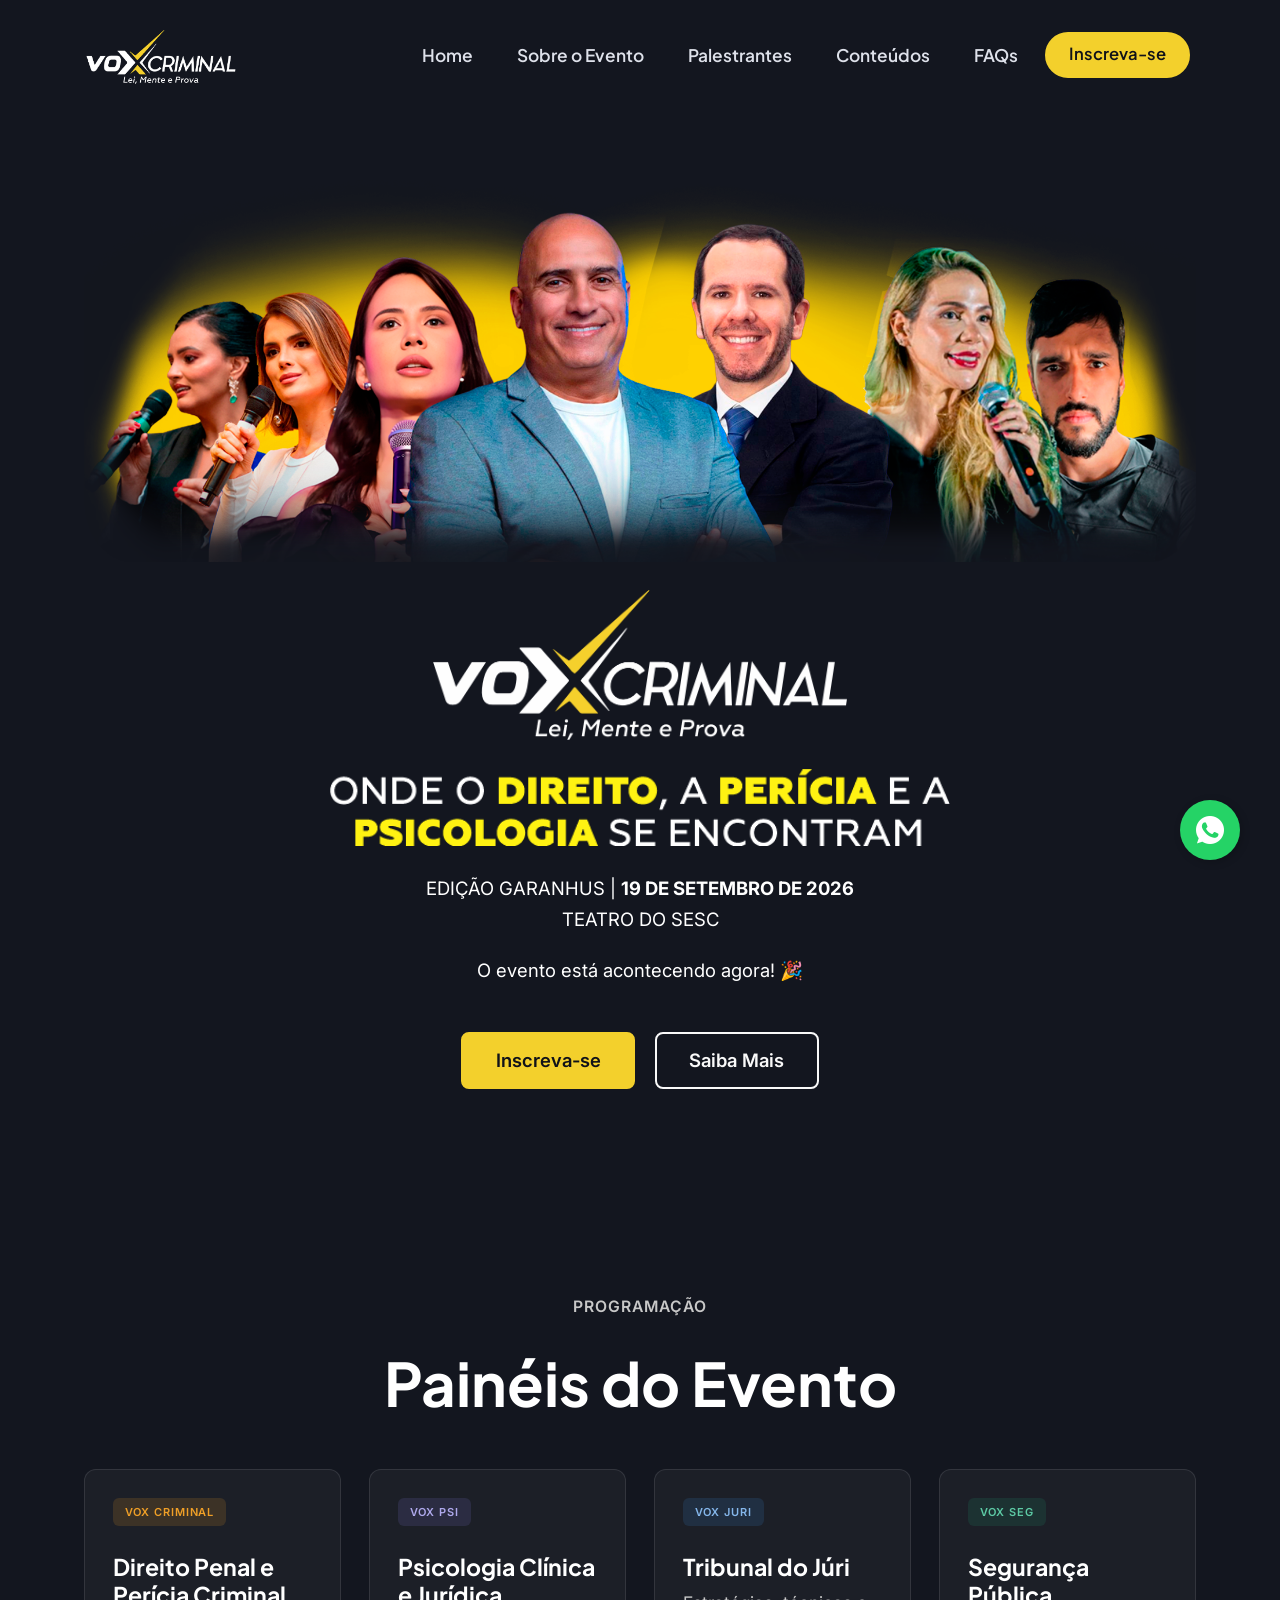
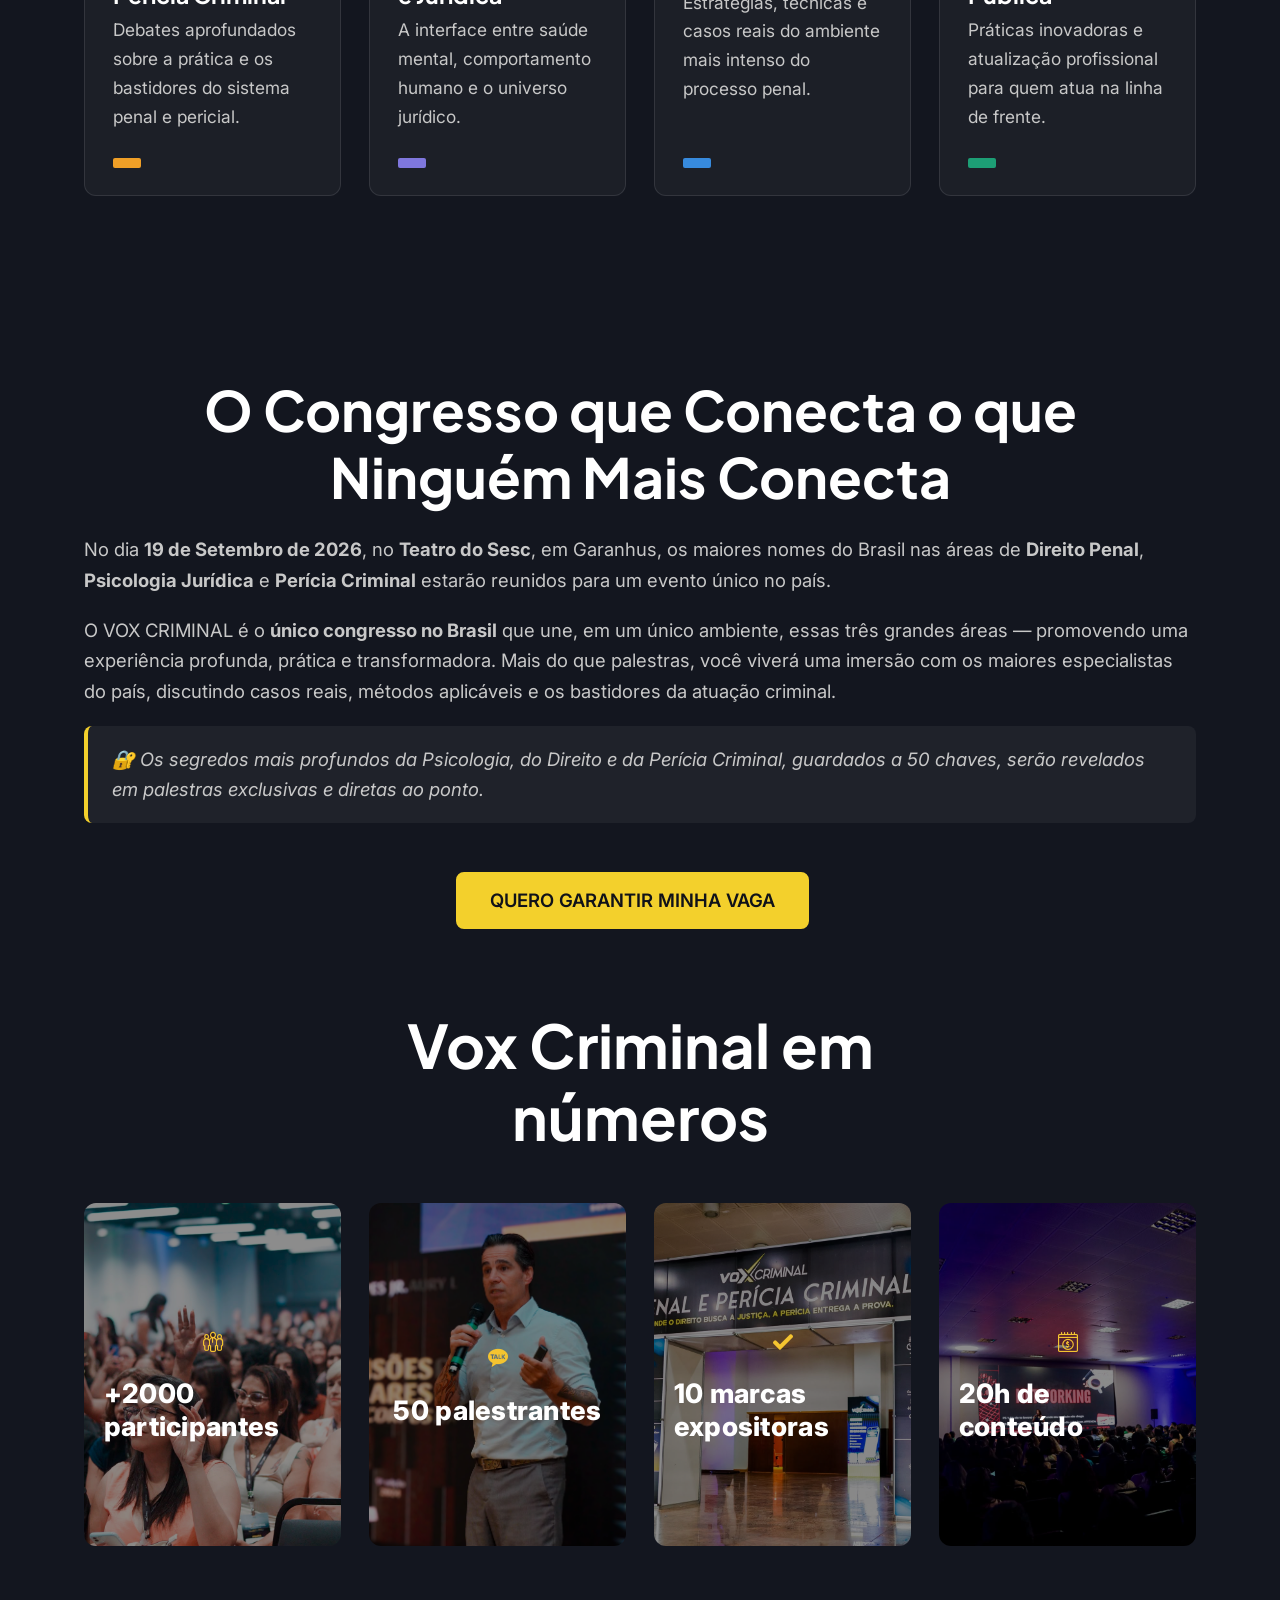
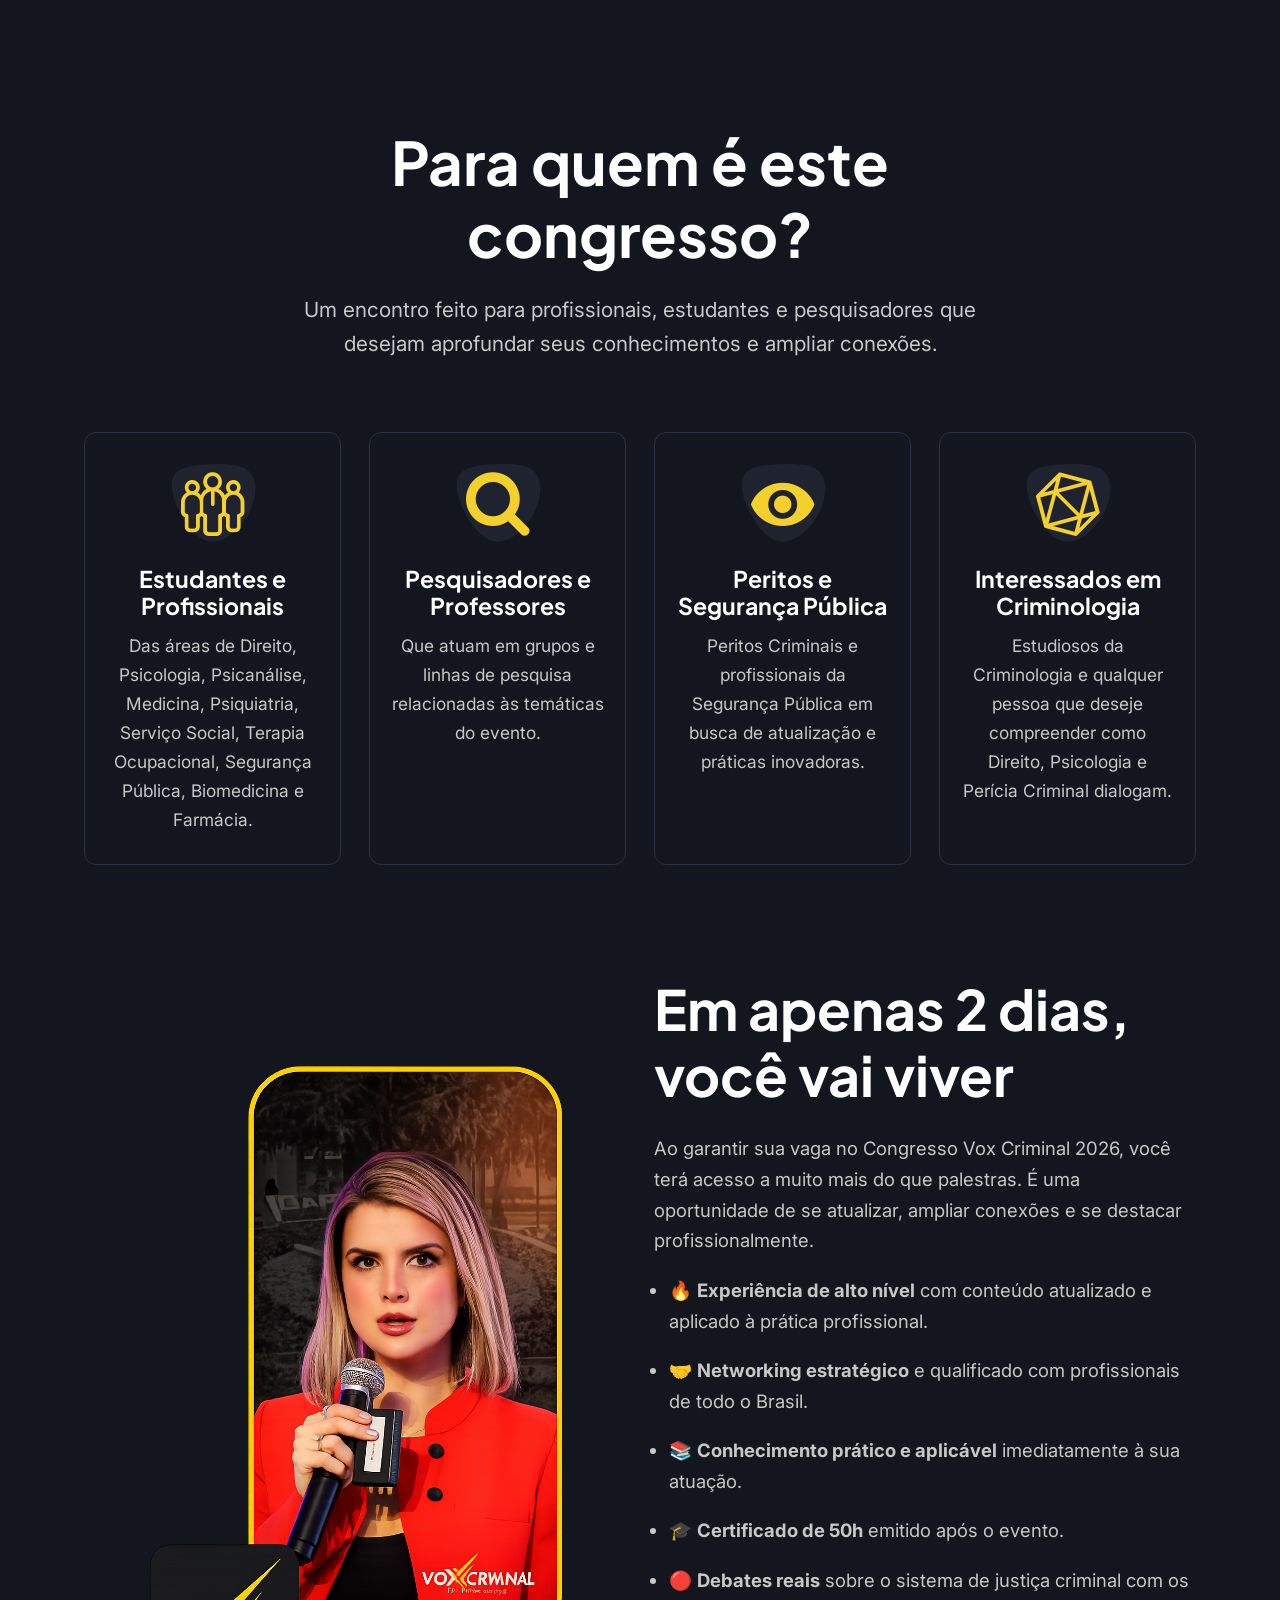
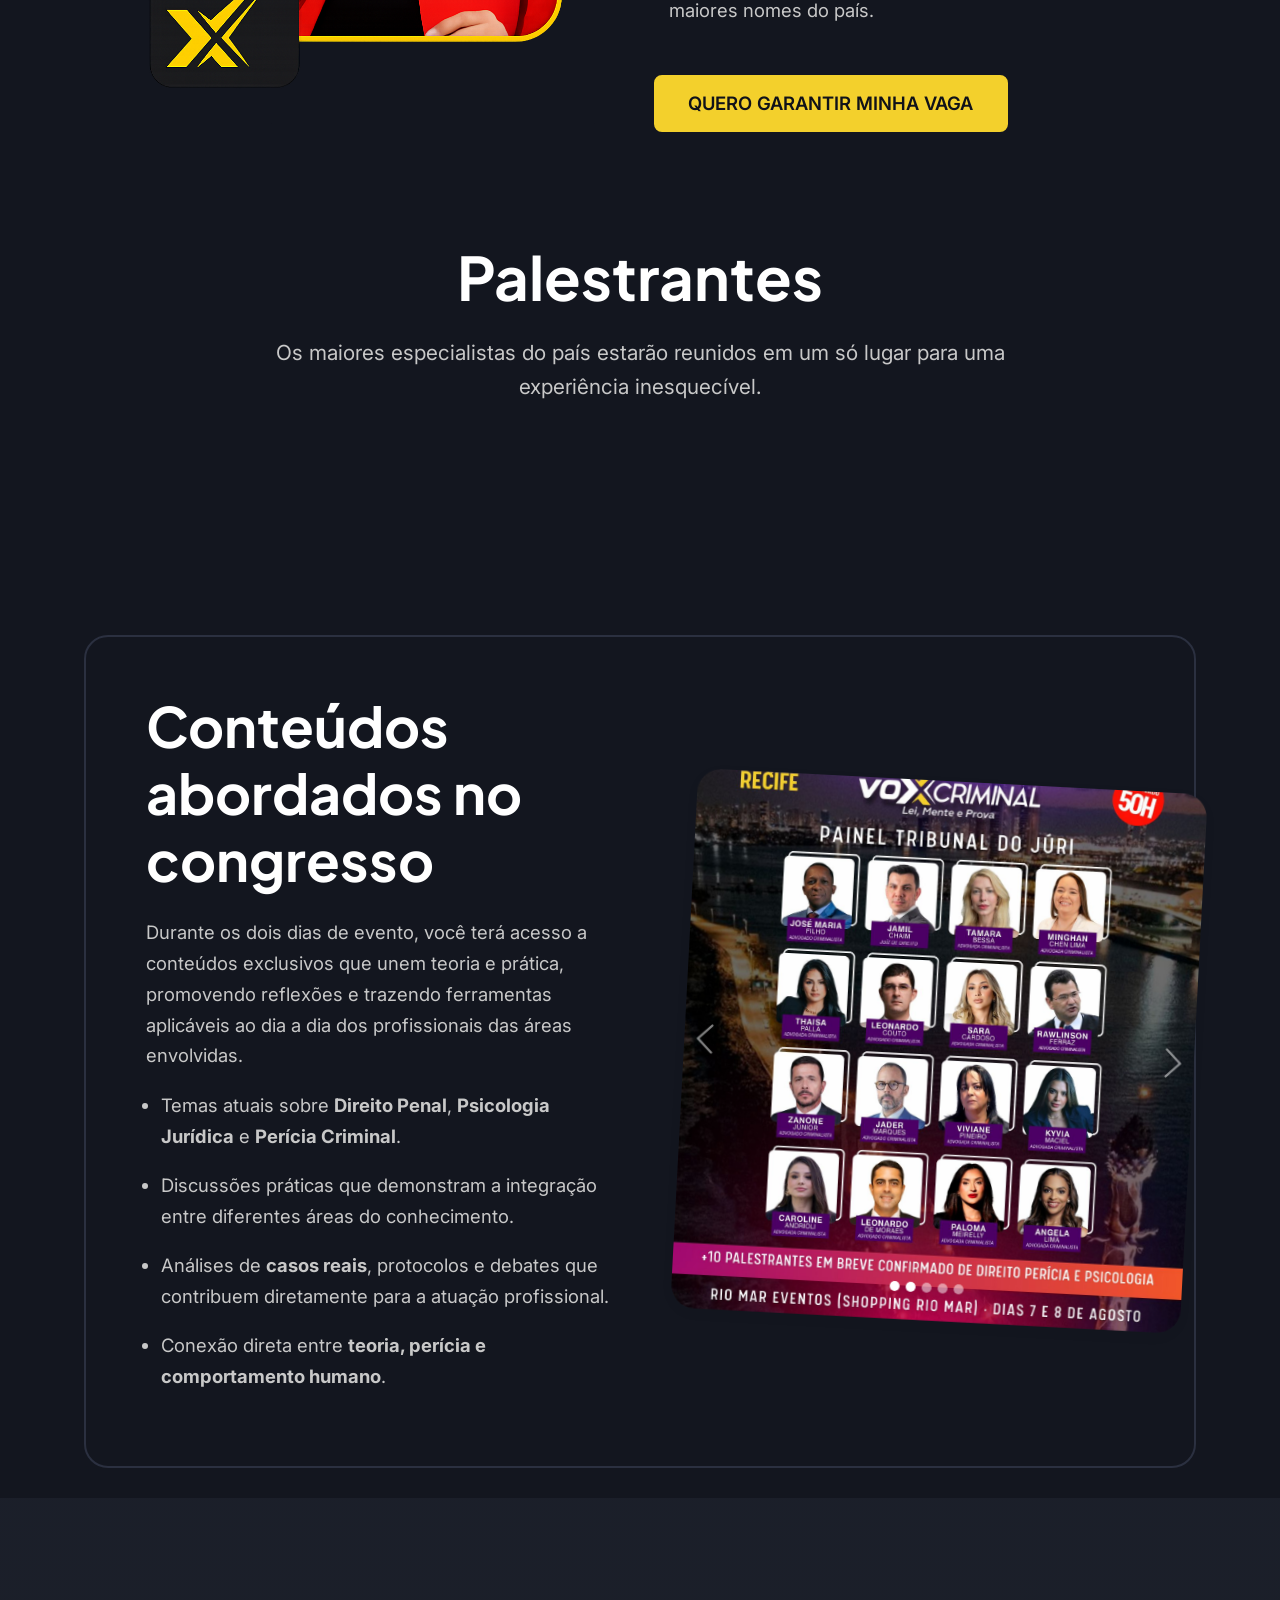
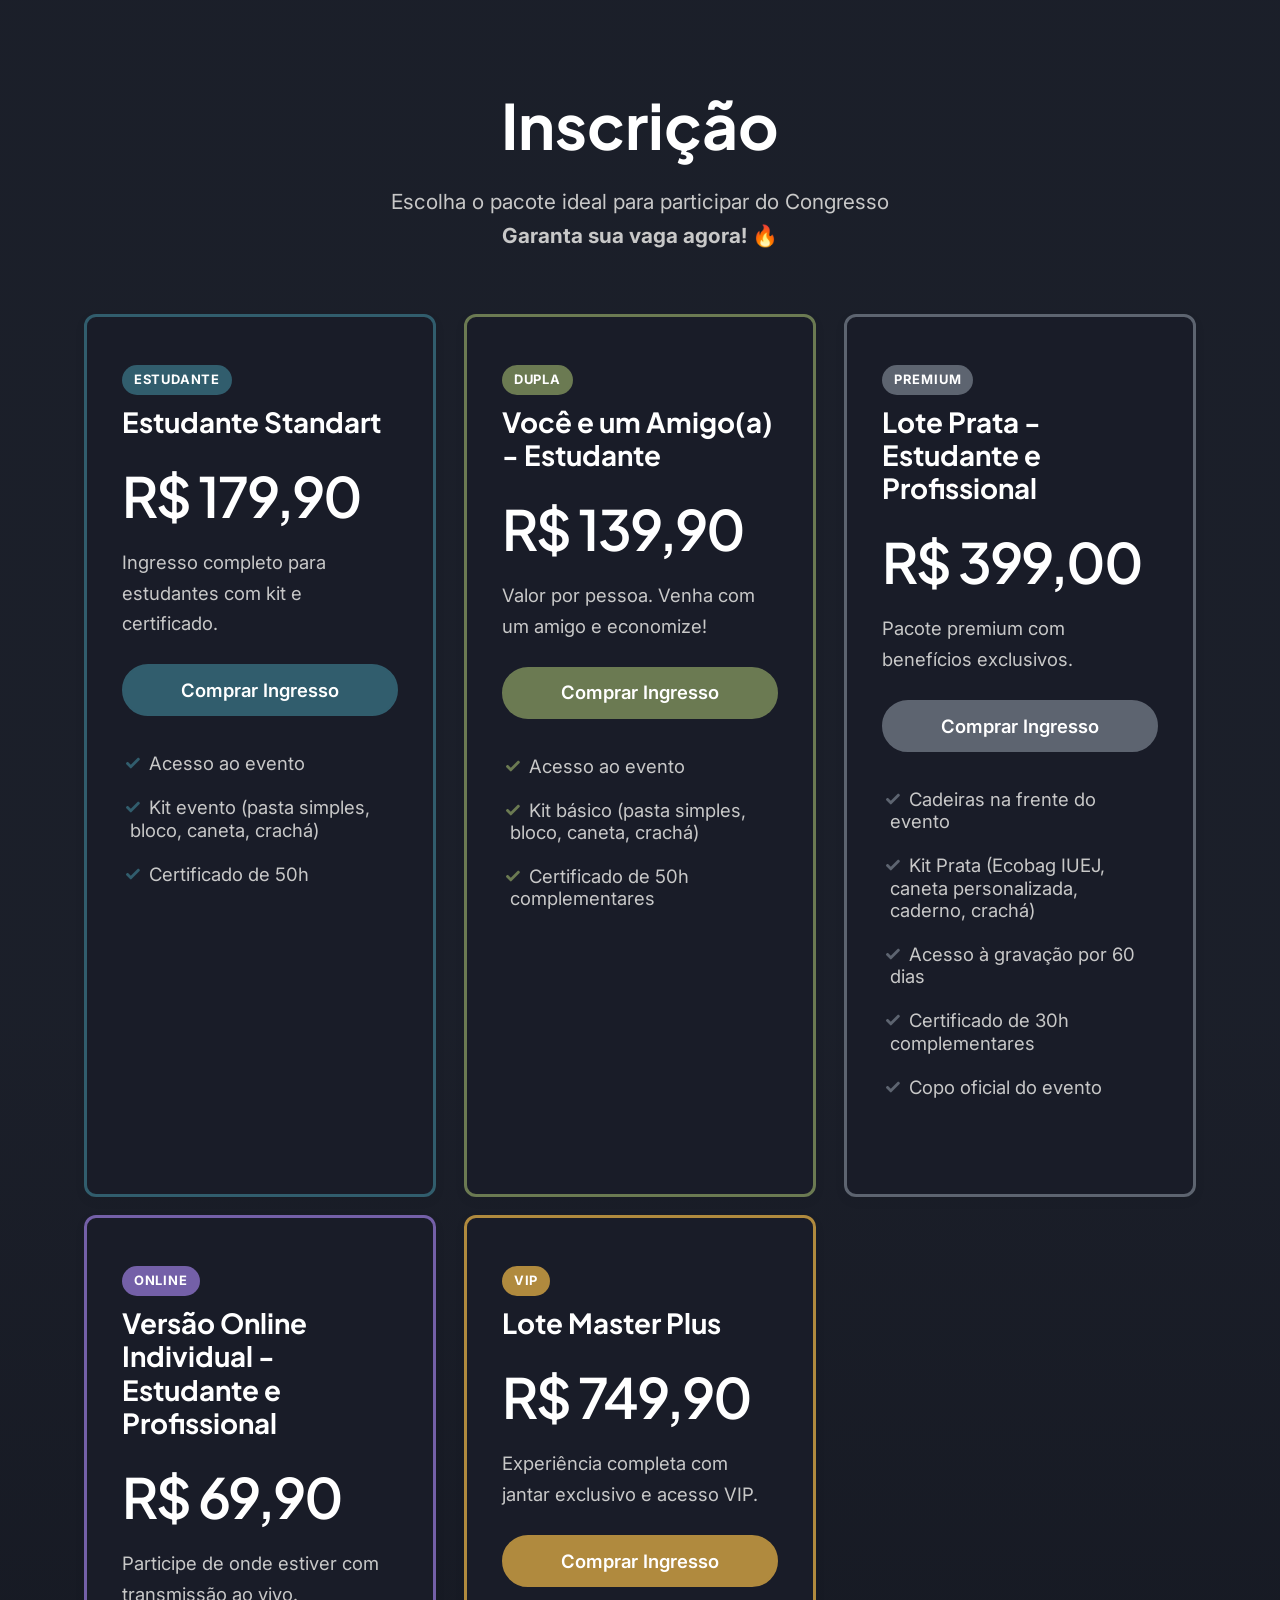
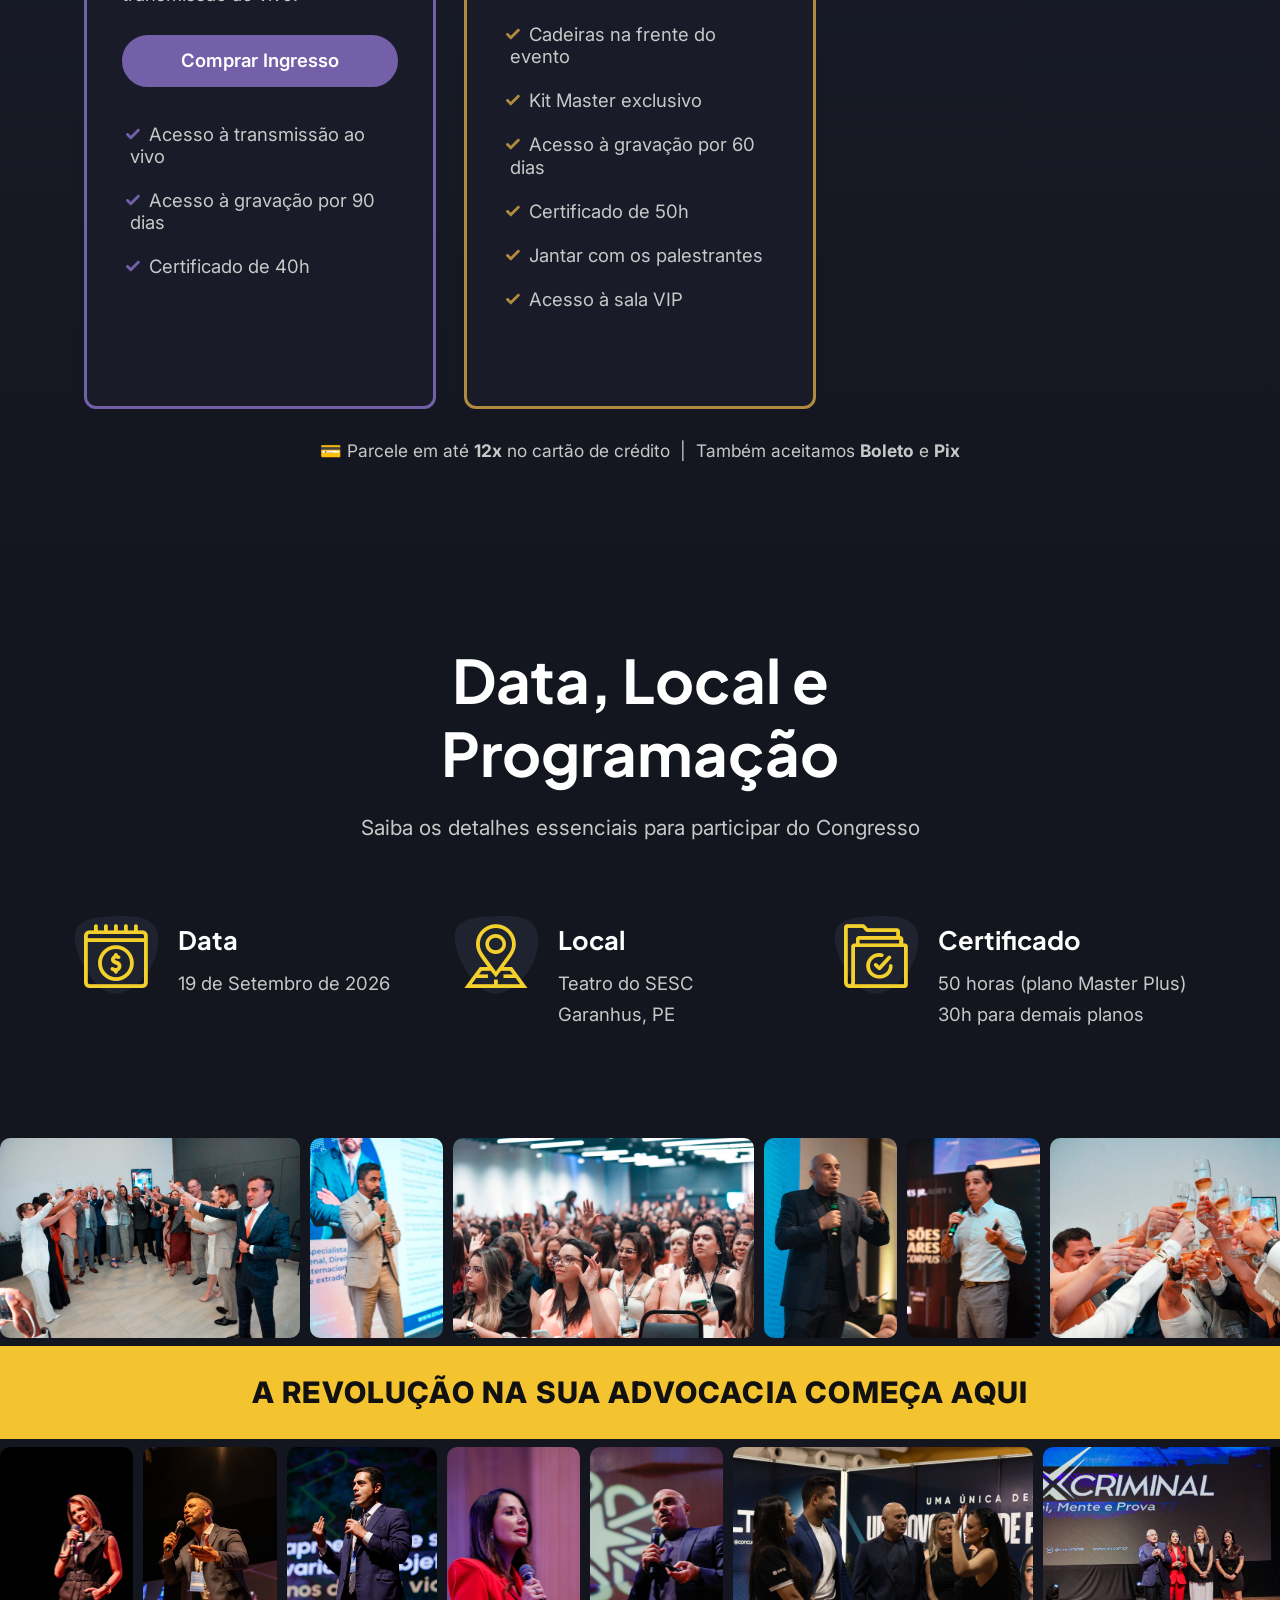
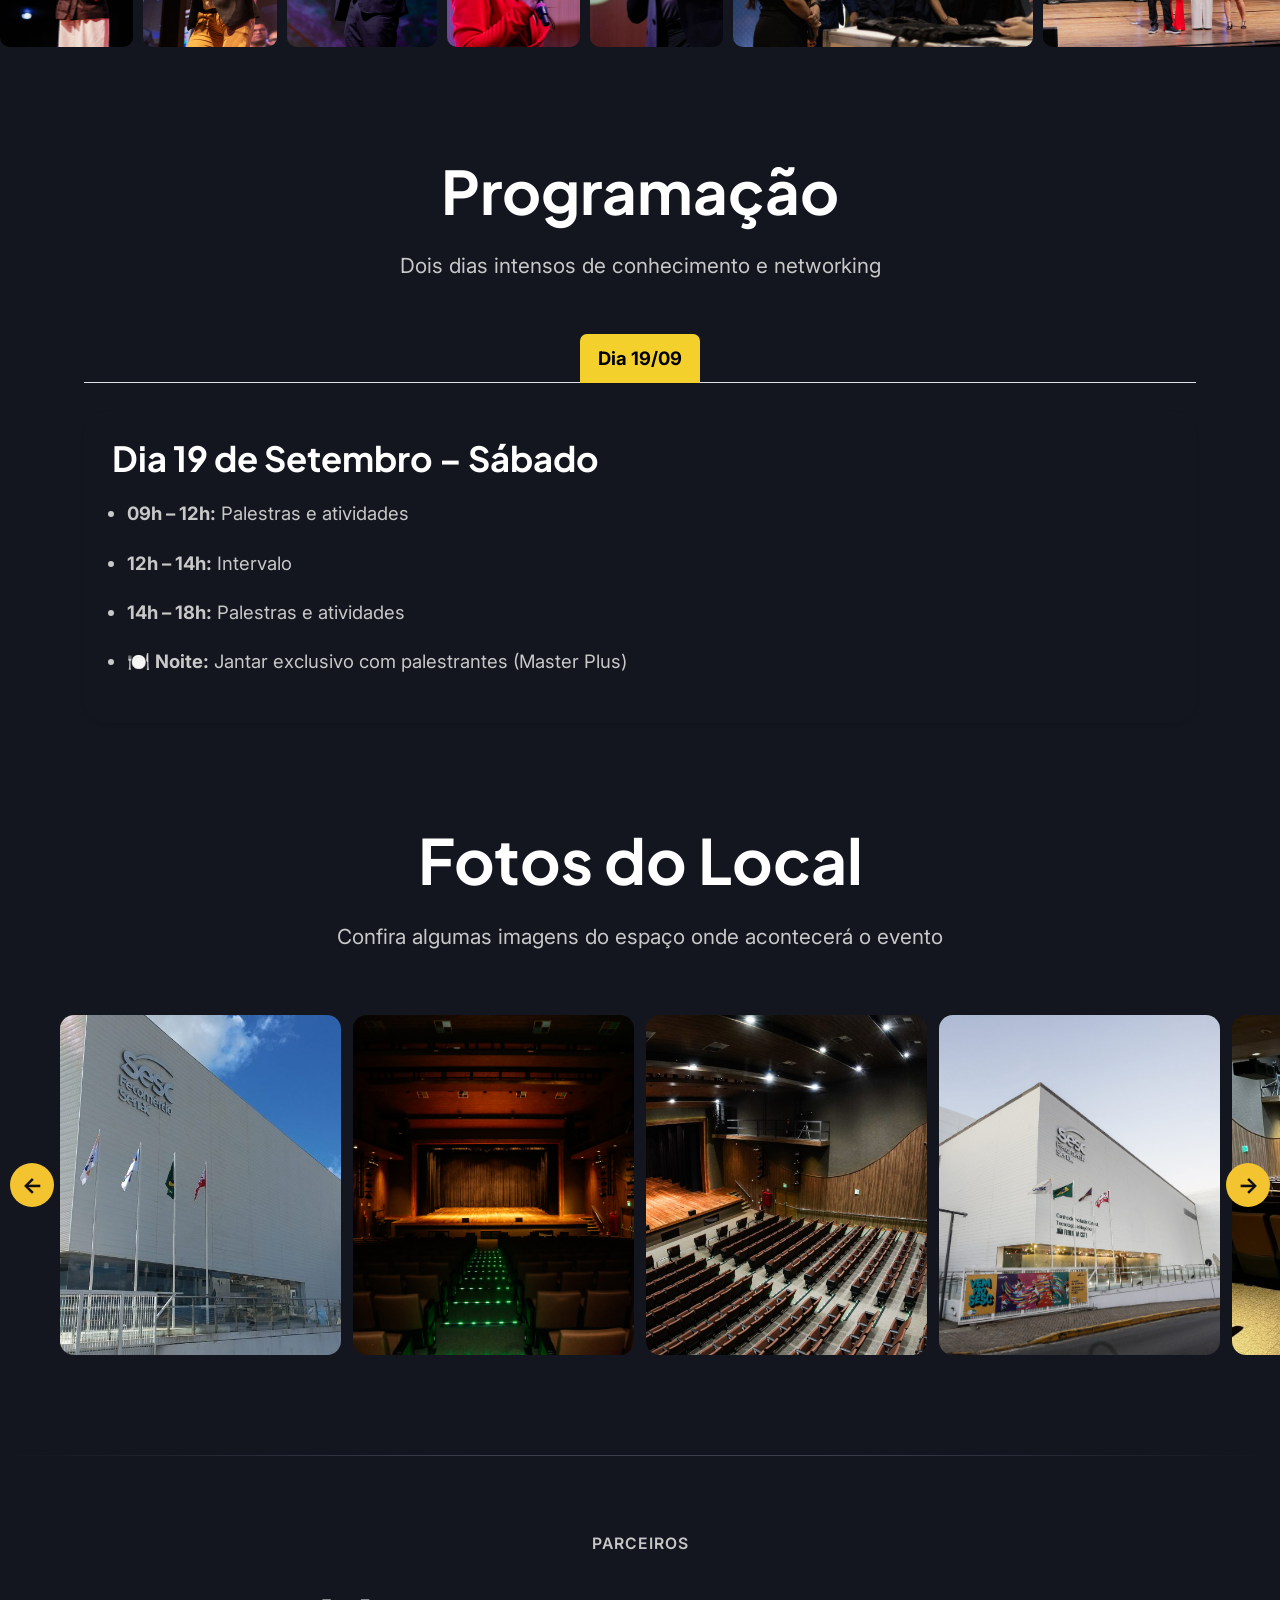
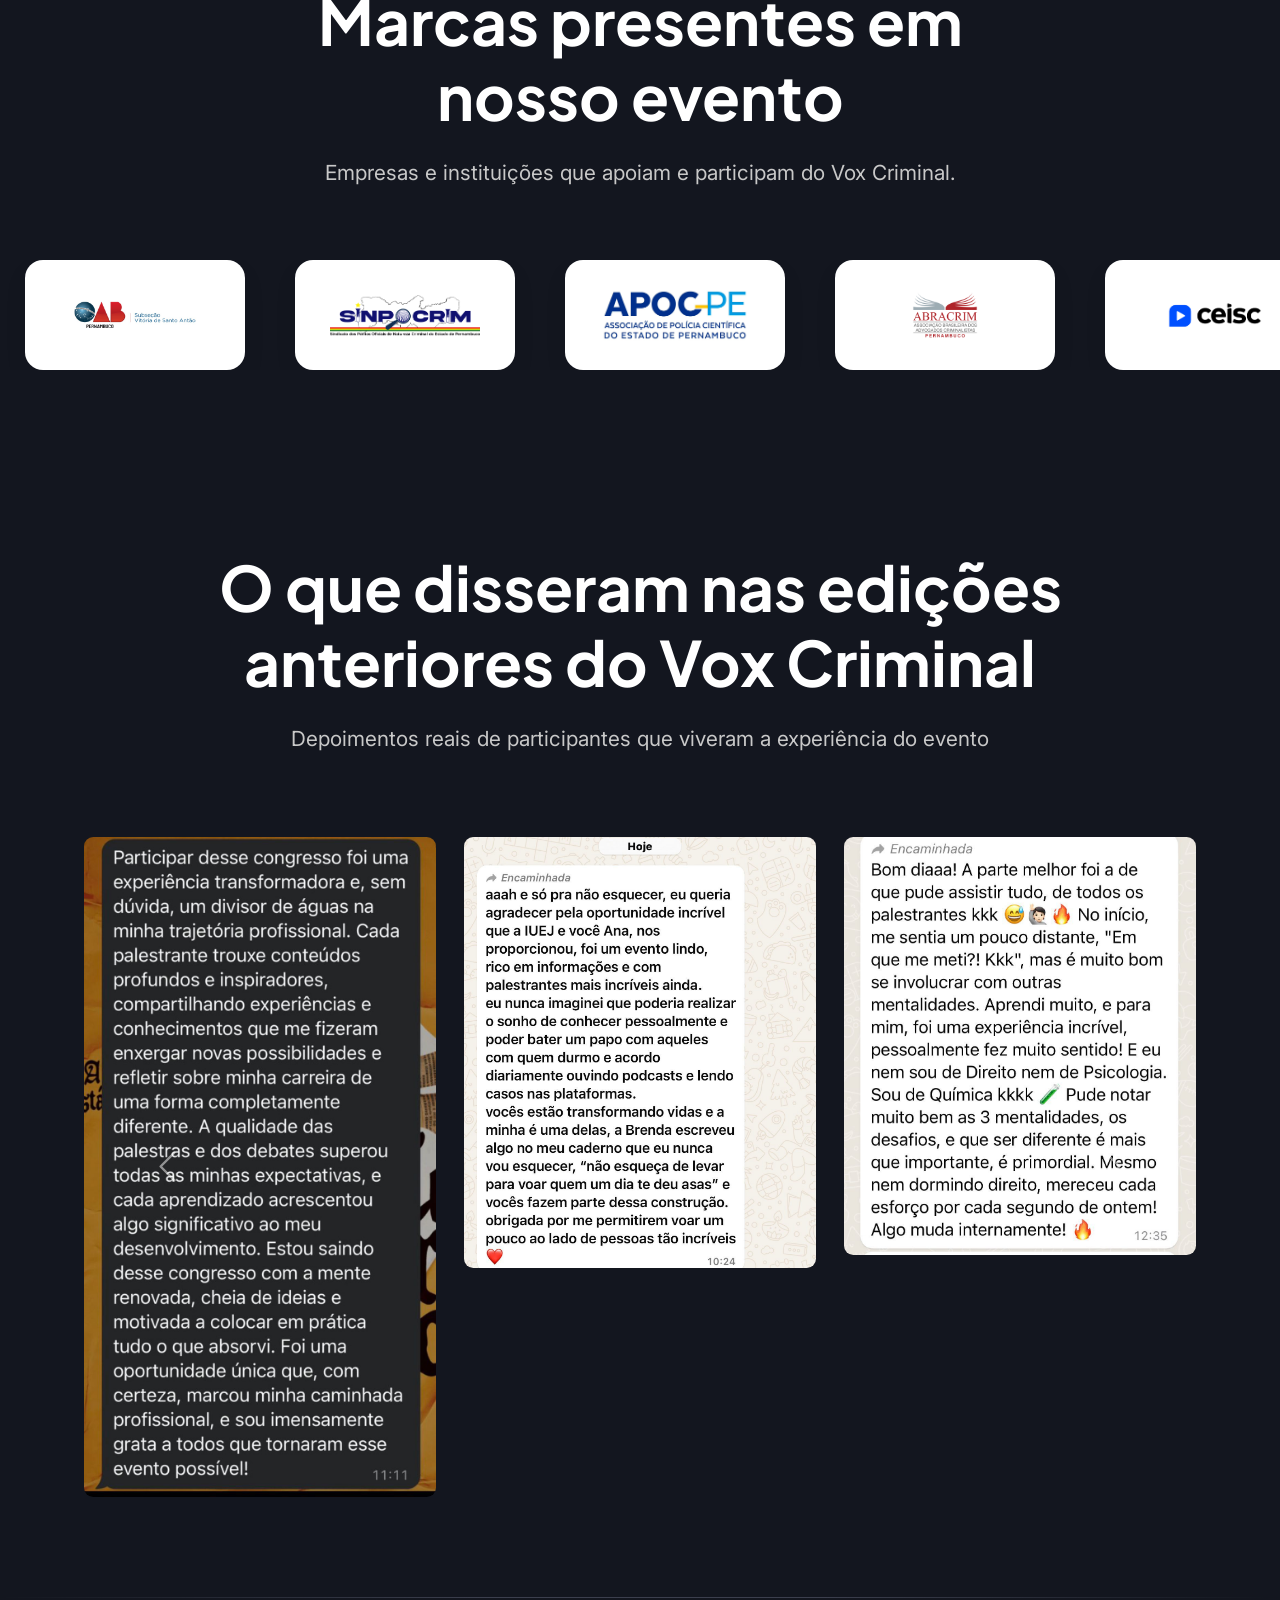
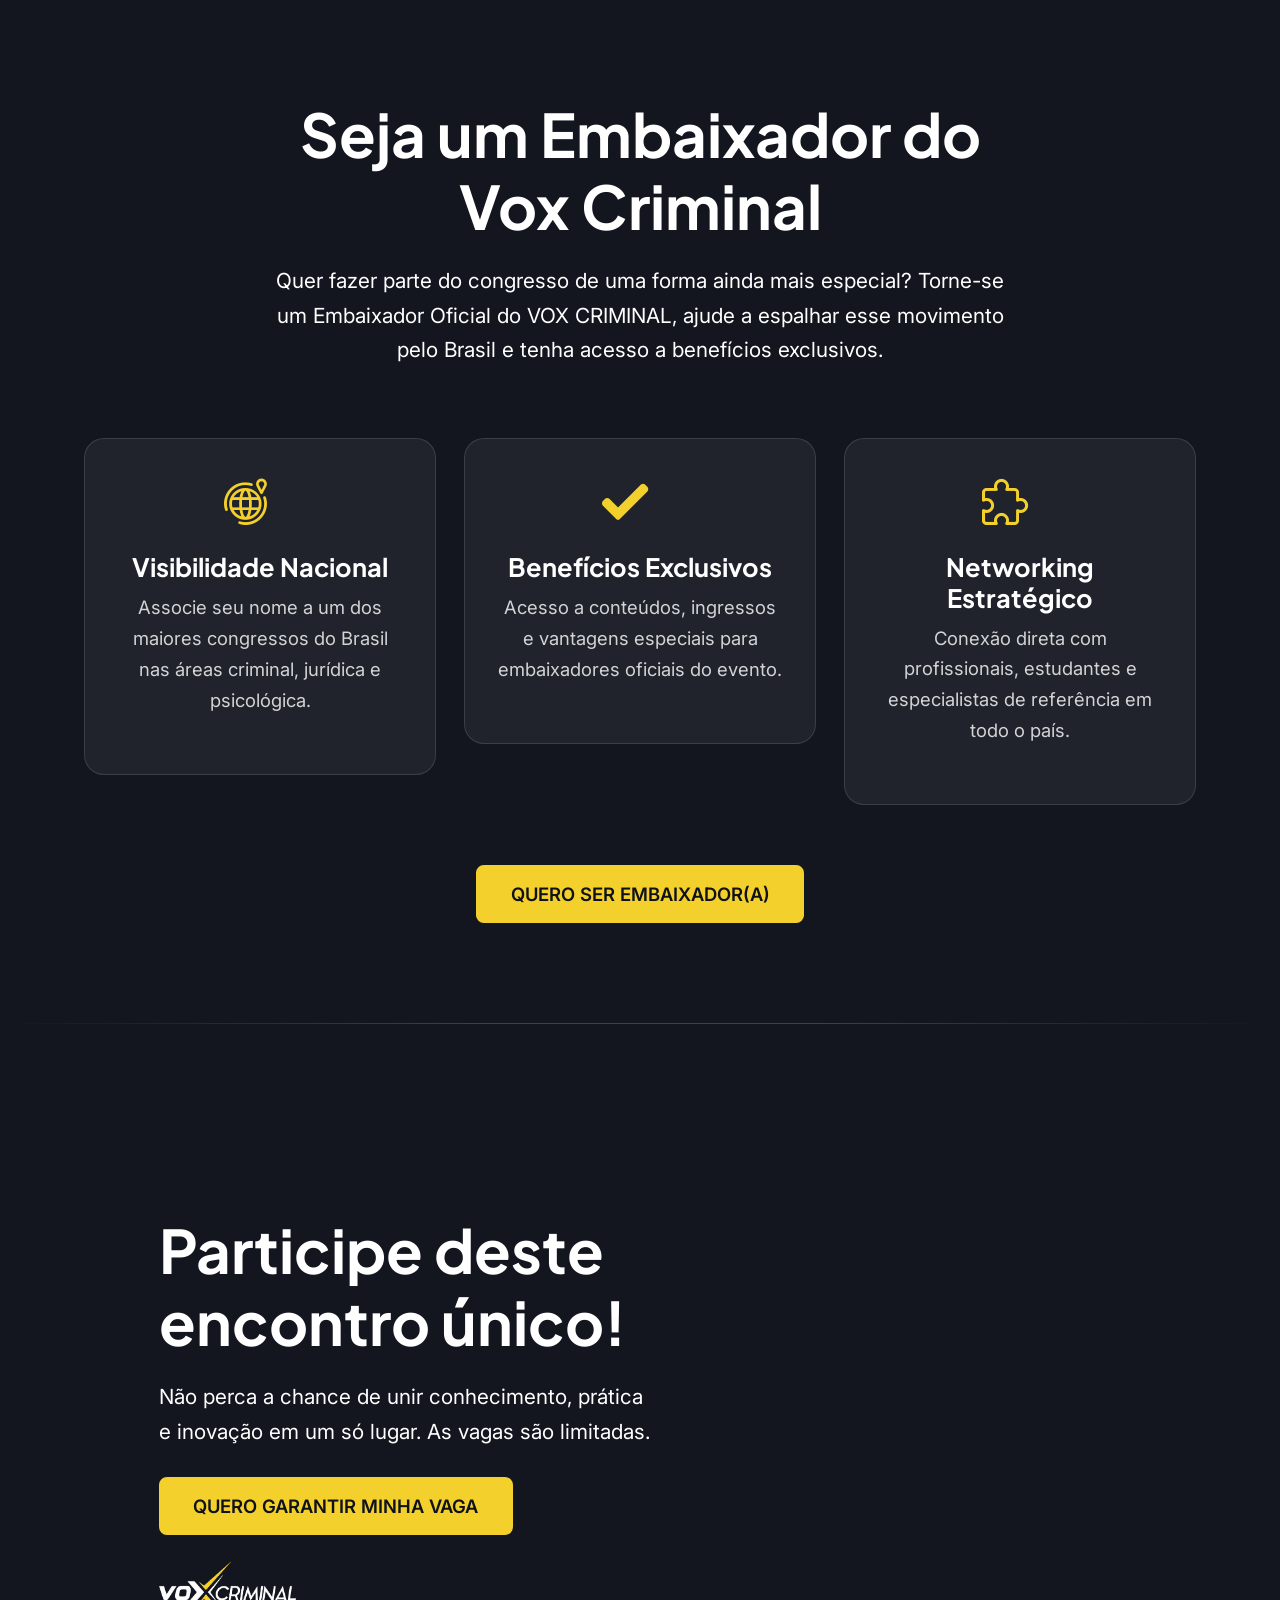
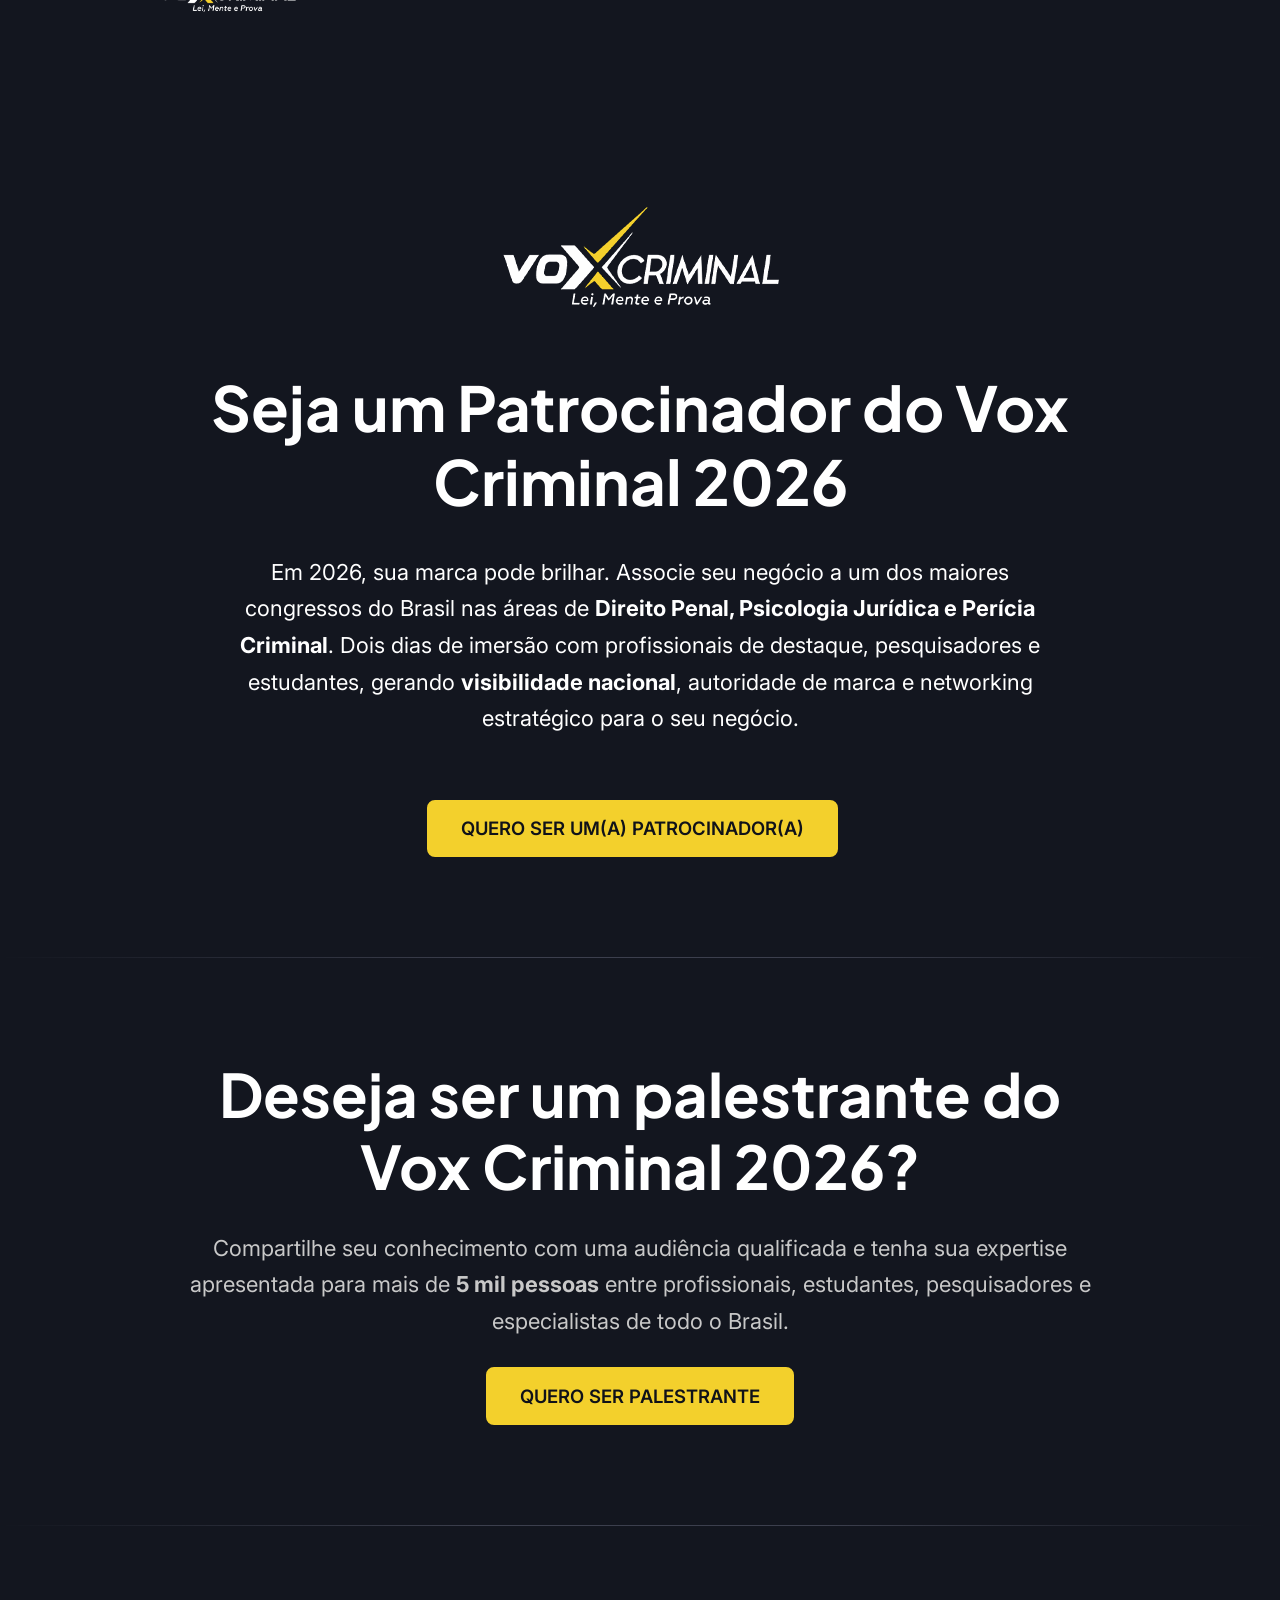
==== garanhus-2026/index.html @ 07b1ba89 "first commit" ====
<!doctype html>
<html lang="pt-br">
	<head>

		<meta charset="utf-8">
		<meta http-equiv="X-UA-Compatible" content="IE=edge">
		<meta name="author" content="Vox Criminal">	
		<meta name="description" content="Vox Criminal - Congresso de Direito, Perícia Criminal e Psicologia Jurídica">
		<meta name="keywords" content="Evento, Direito, Perícia, Psicologia Jurídica, Vox Criminal, Garanhus">	
		<meta name="viewport" content="width=device-width, initial-scale=1">

		<!-- SITE TITLE -->
		<title>Vox Criminal - Congresso de Direito, Perícia Criminal e Psicologia Jurídica</title>

		<!-- FAVICON AND TOUCH ICONS -->
		<link rel="shortcut icon" href="images/favicon.png" type="image/x-icon">
		<link rel="icon" href="images/favicon.png" type="image/x-icon">

		<!-- GOOGLE FONTS -->
		<link href="https://fonts.googleapis.com/css2?family=Inter:wght@300;400;500;600;700&amp;display=swap" rel="stylesheet">
		<link href="https://fonts.googleapis.com/css2?family=Plus+Jakarta+Sans:wght@400;500;600;700&amp;display=swap" rel="stylesheet">

		<!-- BOOTSTRAP CSS -->
		<link href="../css/bootstrap.min.css" rel="stylesheet">
				
		<!-- FONT ICONS -->
		<link href="../css/flaticon.css" rel="stylesheet">

		<!-- PLUGINS STYLESHEET -->
		<link href="../css/menu.css" rel="stylesheet">	
		<link id="effect" href="../css/dropdown-effects/fade-down.css" media="all" rel="stylesheet">
		<link href="../css/magnific-popup.css" rel="stylesheet">	
		<link href="../css/owl.carousel.min.css" rel="stylesheet">
		<link href="../css/owl.theme.default.min.css" rel="stylesheet">
		<link href="../css/lunar.css" rel="stylesheet">

		<!-- ON SCROLL ANIMATION -->
		<link href="../css/animate.css" rel="stylesheet">

		<!-- TEMPLATE CSS -->
		<link href="../css/pink-theme.css" rel="stylesheet">

		<!-- RESPONSIVE CSS -->
		<link href="../css/responsive.css" rel="stylesheet">

		<!-- ADITIONAL CSS -->
		<link rel="stylesheet" href="../css/aditional.css">

		<style>
			/* Countdown Timer */
			.countdown-wrapper {
				display: flex;
				gap: 16px;
				justify-content: center;
				margin-top: 20px;
				flex-wrap: wrap;
			}
			.countdown-block {
				background: rgba(255,255,255,0.12);
				border: 1px solid rgba(255,255,255,0.25);
				border-radius: 12px;
				padding: 14px 20px;
				min-width: 72px;
				text-align: center;
				backdrop-filter: blur(6px);
			}
			.countdown-block .count-number {
				font-size: 2rem;
				font-weight: 700;
				color: #fff;
				line-height: 1;
				display: block;
			}
			.countdown-block .count-label {
				font-size: 0.7rem;
				text-transform: uppercase;
				letter-spacing: .08em;
				color: rgba(255,255,255,0.75);
				display: block;
				margin-top: 4px;
			}

			/* Ambassador section */
			.ambassador-section {
				background: linear-gradient(135deg, #1a1a2e 0%, #16213e 50%, #0f3460 100%);
			}
			.ambassador-card {
				background: rgba(255,255,255,0.06);
				border: 1px solid rgba(255,255,255,0.12);
				border-radius: 20px;
				padding: 40px 32px;
				text-align: center;
				transition: transform .3s ease, background .3s ease;
			}
			.ambassador-card:hover {
				transform: translateY(-6px);
				background: rgba(255,255,255,0.1);
			}
			.ambassador-card .ico-wrap {
				width: 70px;
				height: 70px;
				border-radius: 50%;
				display: flex;
				align-items: center;
				justify-content: center;
				margin: 0 auto 20px;
				font-size: 1.8rem;
			}

			/* Pricing highlight badge */
			.pricing-badge {
				display: inline-block;
				background: var(--theme-color, #e91e63);
				color: #fff;
				font-size: 0.7rem;
				font-weight: 700;
				text-transform: uppercase;
				letter-spacing: .06em;
				padding: 4px 12px;
				border-radius: 20px;
				margin-bottom: 10px;
			}

			/* Early bird pricing */
			.early-bird-banner {
				background: linear-gradient(90deg, #e91e63, #c2185b);
				color: white;
				text-align: center;
				padding: 12px 20px;
				font-weight: 600;
				font-size: 0.95rem;
				letter-spacing: .02em;
			}
			.early-bird-banner span {
				font-weight: 800;
			}

			/* Lote Master Plus highlight */
			#pt-1-6 {
				border: 2px solid var(--theme-color, #e91e63);
				position: relative;
			}
			#pt-1-6::before {
				content: "⭐ Mais Completo";
				position: absolute;
				top: -14px;
				left: 50%;
				transform: translateX(-50%);
				background: var(--theme-color, #e91e63);
				color: white;
				font-size: 0.72rem;
				font-weight: 700;
				text-transform: uppercase;
				padding: 4px 16px;
				border-radius: 20px;
				white-space: nowrap;
				letter-spacing: .05em;
			}

			/* Custom carousel sizing */
			.custom-carousel {
				width: 100%;
				max-width: 860px;
			}

			/* Highlight callout */
			.callout-box {
				background: rgba(255,255,255,0.05);
				border-left: 4px solid var(--theme-color, #e91e63);
				border-radius: 8px;
				padding: 18px 24px;
				margin: 16px 0;
			}
			.callout-box p {
				margin: 0;
				font-style: italic;
			}

			/* ===== PAINÉIS DO EVENTO ===== */
			.painel-card {
				background: rgba(255, 255, 255, 0.04);
				border: 1px solid rgba(255, 255, 255, 0.1);
				padding: 1.5rem;
				display: flex;
				flex-direction: column;
				align-items: flex-start;
				gap: 8px;
				transition: border-color 0.2s ease;
			}

			.painel-card:hover {
				border-color: rgba(255, 255, 255, 0.25);
			}

			.painel-tag {
				display: inline-flex;
				align-items: center;
				gap: 6px;
				font-size: 11px;
				font-weight: 600;
				letter-spacing: 0.08em;
				text-transform: uppercase;
				padding: 5px 12px;
				border-radius: 6px;
			}

			.tag--amber  { background: rgba(239, 159, 39, 0.15); color: #EF9F27; }
			.tag--purple { background: rgba(127, 119, 221, 0.15); color: #AFA9EC; }
			.tag--blue   { background: rgba(55, 138, 221, 0.15); color: #85B7EB; }
			.tag--green  { background: rgba(29, 158, 117, 0.15); color: #5DCAA5; }

			.painel-accent {
				width: 28px;
				height: 2px;
				border-radius: 2px;
				margin-top: auto;
				padding-top: 0.5rem;
			}

			.accent--amber  { background: #EF9F27; }
			.accent--purple { background: #7F77DD; }
			.accent--blue   { background: #378ADD; }
			.accent--green  { background: #1D9E75; }
		</style>

	</head>



	<body class="theme--dark"> 

		<!-- PRELOADER SPINNER
		============================================= -->		
		<div id="loading">
			<div id="loader" class="loading--theme">
				<div class="cssload-spinner"></div>
			</div>
		</div>


		<!-- PAGE CONTENT
		============================================= -->	
		<div id="page" class="page">


		<!-- HEADER
		============================================= -->
		<header id="header" class="tra-menu navbar-light white-scroll">
				<div class="header-wrapper">


					<!-- MOBILE HEADER -->
				    <div class="wsmobileheader clearfix">	  	
				    	<span class="smllogo">
				    		<a href="#hero-2">
					    		<img src="images/logo-white.png" alt="mobile-logo">
					    	</a>
				    	</span>
				    	<a id="wsnavtoggle" class="wsanimated-arrow"><span></span></a>	
				 	</div>


				 	<!-- NAVIGATION MENU -->
				  	<div class="wsmainfull menu clearfix">
	    				<div class="wsmainwp clearfix">


	    					<!-- HEADER BLACK LOGO -->
	    					<div class="desktoplogo">
	    						<a href="#hero-2" class="logo-black">
	    							<img src="images/logo-white.png" alt="logo">
	    						</a>
	    					</div>


	    					<!-- HEADER WHITE LOGO -->
	    					<div class="desktoplogo">
	    						<a href="#hero-2" class="logo-white"><img src="images/logo-white.png" alt="logo"></a>
	    					</div>


	    					<!-- MAIN MENU -->
      					<nav class="wsmenu clearfix">
        					<ul class="wsmenu-list nav-theme">


							    <!-- SIMPLE NAVIGATION LINK -->
						    	<li class="nl-simple" aria-haspopup="true">
						    		<a href="#features" class="h-link">Home</a>
						    	</li>

							    <!-- SIMPLE NAVIGATION LINK -->
						    	<li class="nl-simple" aria-haspopup="true">
						    		<a href="#sobre-o-evento" class="h-link">Sobre o Evento</a>
						    	</li>

						    	<!-- SIMPLE NAVIGATION LINK -->
						    	<li class="nl-simple" aria-haspopup="true">
						    		<a href="#palestrantes" class="h-link">Palestrantes</a>
						    	</li>

						    	<!-- SIMPLE NAVIGATION LINK -->
						    	<li class="nl-simple" aria-haspopup="true">
						    		<a href="#conteudos" class="h-link">Conteúdos</a>
						    	</li>

						    	<!-- SIMPLE NAVIGATION LINK -->
						    	<li class="nl-simple" aria-haspopup="true">
						    		<a href="#faqs" class="h-link">FAQs</a>
						    	</li>


							    <!-- DOWNLOAD BUTTON -->
							    <li class="nl-simple mobile-last-link" aria-haspopup="true">
							    	<a href="#planos" class="btn r-36 ico-20 ico-right btn--theme hover--tra-white last-link">Inscreva-se</a>
							    </li> 


        					</ul>
        				</nav>	<!-- END MAIN MENU -->


    				</div>
    			</div>	<!-- END NAVIGATION MENU -->


			</div>     <!-- End header-wrapper -->
		</header>	<!-- END HEADER -->




		<!-- HERO
		============================================= -->	
		<section id="hero-2" class="bg--fixed hero-section division">
			<div class="container">	
				<div class="row justify-content-center">

					<img src="./images/main.png" alt="" class="hero-banner mb-4">


					<!-- HERO TEXT -->
					<div class="col-md-9">
						<div class="hero-2-txt text-center color--white wow animate__animated animate__fadeInUp">

							<img src="./images/elements/title.png" alt="" class="w-50">
							<img src="./images/elements/subtitle.png" alt="" class="w-75 mt-4">
							<p class="mt-4 mb-0">EDIÇÃO GARANHUS | <b>19 DE SETEMBRO DE 2026</b></p>
							<p class="mb-0">TEATRO DO SESC</p>
							<!-- <div>
								<img src="./images/elements/10-anos.png" alt="" class="mt-2" width="75">
							</div> -->

							<!-- Countdown -->
							<div class="countdown-wrapper" id="countdown">
								<div class="countdown-block">
									<span class="count-number" id="count-days">--</span>
									<span class="count-label">Dias</span>
								</div>
								<div class="countdown-block">
									<span class="count-number" id="count-hours">--</span>
									<span class="count-label">Horas</span>
								</div>
								<div class="countdown-block">
									<span class="count-number" id="count-minutes">--</span>
									<span class="count-label">Min</span>
								</div>
								<div class="countdown-block">
									<span class="count-number" id="count-seconds">--</span>
									<span class="count-label">Seg</span>
								</div>
							</div>

							<!-- Buttons -->	
							<div class="btns-group mt-4">
								<a href="#planos" class="btn btn-md r-08 btn--theme hover--black text-black">Inscreva-se</a>
								<a href="#sobre-o-evento" class="btn btn-md r-08 btn--tra-black hover--tra-theme">Saiba Mais</a> 
							</div>	
				
						</div>
					</div>	<!-- END HERO TEXT -->	


				</div>    <!-- End row --> 	
			</div>	   <!-- End container --> 
		</section>	<!-- END HERO -->	


		<!-- PAINÉIS DO EVENTO
		============================================= -->
		<section id="paineis" class="pt-80 pb-80 division">
			<div class="container">

				<!-- SECTION TITLE -->
				<div class="row justify-content-center">
					<div class="col-md-8">
						<div class="section-title text-center mb-50">
							<span class="section-id">Programação</span>
							<h2 class="h2-xl">Painéis do Evento</h2>
						</div>
					</div>
				</div>

				<!-- PAINÉIS WRAPPER -->
				<div class="row row-cols-1 row-cols-sm-2 row-cols-lg-4 g-4">

					<!-- VOX CRIMINAL -->
					<div class="col">
						<div class="painel-card r-12 h-100">
							<span class="painel-tag tag--amber">
								Vox Criminal
							</span>
							<h6 class="h6-lg mt-3">Direito Penal e Perícia Criminal</h6>
							<p class="p-sm">Debates aprofundados sobre a prática e os bastidores do sistema penal e pericial.</p>
							<div class="painel-accent accent--amber"></div>
						</div>
					</div>

					<!-- VOX PSI -->
					<div class="col">
						<div class="painel-card r-12 h-100">
							<span class="painel-tag tag--purple">
								Vox Psi
							</span>
							<h6 class="h6-lg mt-3">Psicologia Clínica e Jurídica</h6>
							<p class="p-sm">A interface entre saúde mental, comportamento humano e o universo jurídico.</p>
							<div class="painel-accent accent--purple"></div>
						</div>
					</div>

					<!-- VOX JURI -->
					<div class="col">
						<div class="painel-card r-12 h-100">
							<span class="painel-tag tag--blue">
								Vox Juri
							</span>
							<h6 class="h6-lg mt-3">Tribunal do Júri</h6>
							<p class="p-sm">Estratégias, técnicas e casos reais do ambiente mais intenso do processo penal.</p>
							<div class="painel-accent accent--blue"></div>
						</div>
					</div>

					<!-- VOX SEG -->
					<div class="col">
						<div class="painel-card r-12 h-100">
							<span class="painel-tag tag--green">
								Vox Seg
							</span>
							<h6 class="h6-lg mt-3">Segurança Pública</h6>
							<p class="p-sm">Práticas inovadoras e atualização profissional para quem atua na linha de frente.</p>
							<div class="painel-accent accent--green"></div>
						</div>
					</div>

				</div>
				<!-- END PAINÉIS WRAPPER -->

			</div>
		</section>
		<!-- END PAINÉIS DO EVENTO -->


		<!-- SOBRE O EVENTO
		============================================= -->
		<section class="pt-100 ct-01 content-section division" id="sobre-o-evento">
				<div class="container">
						<div class="row d-flex align-items-center">

								<!-- TEXTO -->
								<div class="col-12 order-last order-md-2">
										<div class="txt-block left-column wow animate__animated animate__fadeInRight">

												<!-- Título -->
												<h2 class="h2-md text-center">O Congresso que Conecta o que Ninguém Mais Conecta</h2>

												<!-- Texto -->
												<p>
														No dia <strong>19 de Setembro de 2026</strong>, no <strong>Teatro do Sesc</strong>, 
														em Garanhus, os maiores nomes do Brasil nas áreas de <strong>Direito Penal</strong>, 
														<strong>Psicologia Jurídica</strong> e <strong>Perícia Criminal</strong> estarão reunidos para um evento único no país.
												</p>

												<p>
														O VOX CRIMINAL é o <strong>único congresso no Brasil</strong> que une, em um único ambiente, essas três grandes áreas — 
														promovendo uma experiência profunda, prática e transformadora. Mais do que palestras, você viverá uma 
														imersão com os maiores especialistas do país, discutindo casos reais, métodos aplicáveis e os bastidores da atuação criminal.
												</p>

												<div class="callout-box">
													<p>🔐 Os segredos mais profundos da Psicologia, do Direito e da Perícia Criminal, guardados a 50 chaves, serão revelados em palestras exclusivas e diretas ao ponto.</p>
												</div>
												
												<!-- CTA -->
												<div class="btns-group mt-3 text-center">
													<a href="#planos" class="btn btn-md r-08 btn--theme hover--black text-black">QUERO GARANTIR MINHA VAGA</a>
												</div>	

										</div>
								</div>  
								<!-- END TEXTO -->

								<!-- IMAGEM -->
								<!-- <div class="col-md-6 order-first order-md-2">
										<div class="img-block right-column wow animate__animated animate__fadeInLeft">
											<img class="img-fluid" src="images/img-0.png" alt="Congresso Direito e Perícia 2026">
										</div>
								</div> -->

						</div> <!-- End row -->
				</div> <!-- End container -->
		</section>
		<!-- END SOBRE O EVENTO -->


		<!-- NÚMEROS DO EVENTO
		============================================= -->
		<section id="numeros-evento" class="pt-80 pb-80 division">
				<div class="container">

						<div class="row justify-content-center">
								<div class="col-md-8">
										<div class="section-title text-center mb-50">
												<h2 class="h2-xl">Vox Criminal em números</h2>
										</div>
								</div>
						</div>

						<!-- <div class="row row-cols-1 row-cols-sm-2 row-cols-lg-4 g-4"> -->
							<div class="row row-cols-1 row-cols-md-2 row-cols-lg-4 g-4">

								<div class="col">
										<div class="numero-card r-12">
												<div class="numero-img-wrap">
														<img src="./images/edicoes-anteriores/03.jpeg" alt="+2000 participantes">
														<div class="numero-overlay">
																<span class="numero-icon flaticon-group"></span>
																<span class="numero-label">+2000 participantes</span>
														</div>
												</div>
										</div>
								</div>

								<div class="col">
										<div class="numero-card r-12">
												<div class="numero-img-wrap">
														<img src="./images/edicoes-anteriores/05.jpeg" alt="50 palestrantes">
														<div class="numero-overlay">
																<span class="numero-icon flaticon-kakao-talk"></span>
																<span class="numero-label">50 palestrantes</span>
														</div>
												</div>
										</div>
								</div>

								<div class="col">
										<div class="numero-card r-12">
												<div class="numero-img-wrap">
														<img src="./images/edicoes-anteriores/18.jpeg" alt="10 marcas expositoras">
														<div class="numero-overlay">
																<span class="numero-icon flaticon-check"></span>
																<span class="numero-label">10 marcas expositoras</span>
														</div>
												</div>
										</div>
								</div>

								<div class="col">
										<div class="numero-card r-12">
												<div class="numero-img-wrap">
														<img src="./images/edicoes-anteriores/17.jpeg" alt="20h de conteúdo">
														<div class="numero-overlay">
																<span class="numero-icon flaticon-calendar"></span>
																<span class="numero-label">20h de conteúdo</span>
														</div>
												</div>
										</div>
								</div>

						</div>

				</div>
		</section>
		<!-- END NÚMEROS DO EVENTO -->




		<!-- PÚBLICO-ALVO
		============================================= -->
		<section id="publico-alvo" class="pt-100 features-3 features-section division">
				<div class="container">

						<!-- SECTION TITLE -->	
						<div class="row justify-content-center">	
								<div class="col-md-8">
										<div class="section-title text-center mb-70">	

												<!-- Título -->	
												<h2 class="h2-xl">Para quem é este congresso?</h2>	

												<!-- Texto -->
												<p class="p-lg">Um encontro feito para profissionais, estudantes e pesquisadores que desejam aprofundar seus conhecimentos e ampliar conexões.</p>
														
										</div>	
								</div>
						</div>

						<!-- PÚBLICO-ALVO WRAPPER -->
						<div class="fbox-wrapper text-center">
								<div class="row row-cols-1 row-cols-md-2 row-cols-lg-4">

										<!-- BOX #1 -->
										<div class="col">
												<div class="fbox-3 fb-1 r-12 wow fadeInUp h-100">
														<!-- Ícone -->
														<div class="fbox-ico ico-55">
																<div class="shape-ico color--theme-2">
																		<span class="flaticon-group"></span>
																		<svg viewBox="0 0 200 200"><path d="M66.1,-32.6C77.9,-17.7,74.4,11.6,60.8,35.7C47.2,59.7,23.6,78.5,2.8,76.9C-18,75.2,-35.9,53.2,-47.7,30.1C-59.5,7.1,-65.1,-16.9,-56.1,-30.1C-47.1,-43.4,-23.6,-46,1.8,-47C27.2,-48.1,54.3,-47.6,66.1,-32.6Z" transform="translate(100 100)" /></svg>
																</div>
														</div>
														<!-- Texto -->
														<div class="fbox-txt">
																<h6 class="h6-lg">Estudantes e Profissionais</h6>
																<p class="p-sm">Das áreas de Direito, Psicologia, Psicanálise, Medicina, Psiquiatria, Serviço Social, Terapia Ocupacional, Segurança Pública, Biomedicina e Farmácia.</p>
														</div>
												</div>
										</div>

										<!-- BOX #2 -->
										<div class="col">
												<div class="fbox-3 fb-2 r-12 wow fadeInUp h-100">
														<!-- Ícone -->
														<div class="fbox-ico ico-55">
																<div class="shape-ico color--theme-2">
																		<span class="flaticon-magnifying-glass"></span>
																		<svg viewBox="0 0 200 200"><path d="M66.1,-32.6C77.9,-17.7,74.4,11.6,60.8,35.7C47.2,59.7,23.6,78.5,2.8,76.9C-18,75.2,-35.9,53.2,-47.7,30.1C-59.5,7.1,-65.1,-16.9,-56.1,-30.1C-47.1,-43.4,-23.6,-46,1.8,-47C27.2,-48.1,54.3,-47.6,66.1,-32.6Z" transform="translate(100 100)" /></svg>
																</div>
														</div>
														<!-- Texto -->
														<div class="fbox-txt">
																<h6 class="h6-lg">Pesquisadores e Professores</h6>
																<p class="p-sm">Que atuam em grupos e linhas de pesquisa relacionadas às temáticas do evento.</p>
														</div>
												</div>
										</div>

										<!-- BOX #3 -->
										<div class="col">
												<div class="fbox-3 fb-3 r-12 wow fadeInUp h-100">
														<!-- Ícone -->
														<div class="fbox-ico ico-55">
																<div class="shape-ico color--theme-2">
																		<span class="flaticon-visibility"></span>
																		<svg viewBox="0 0 200 200"><path d="M66.1,-32.6C77.9,-17.7,74.4,11.6,60.8,35.7C47.2,59.7,23.6,78.5,2.8,76.9C-18,75.2,-35.9,53.2,-47.7,30.1C-59.5,7.1,-65.1,-16.9,-56.1,-30.1C-47.1,-43.4,-23.6,-46,1.8,-47C27.2,-48.1,54.3,-47.6,66.1,-32.6Z" transform="translate(100 100)" /></svg>
																</div>
														</div>
														<!-- Texto -->
														<div class="fbox-txt">
																<h6 class="h6-lg">Peritos e Segurança Pública</h6>
																<p class="p-sm">Peritos Criminais e profissionais da Segurança Pública em busca de atualização e práticas inovadoras.</p>
														</div>
												</div>
										</div>

										<!-- BOX #4 -->
										<div class="col">
												<div class="fbox-3 fb-4 r-12 wow fadeInUp h-100">
														<!-- Ícone -->
														<div class="fbox-ico ico-55">
																<div class="shape-ico color--theme-2">
																		<span class="flaticon-dice"></span>
																		<svg viewBox="0 0 200 200"><path d="M66.1,-32.6C77.9,-17.7,74.4,11.6,60.8,35.7C47.2,59.7,23.6,78.5,2.8,76.9C-18,75.2,-35.9,53.2,-47.7,30.1C-59.5,7.1,-65.1,-16.9,-56.1,-30.1C-47.1,-43.4,-23.6,-46,1.8,-47C27.2,-48.1,54.3,-47.6,66.1,-32.6Z" transform="translate(100 100)" /></svg>
																</div>
														</div>
														<!-- Texto -->
														<div class="fbox-txt">
																<h6 class="h6-lg">Interessados em Criminologia</h6>
																<p class="p-sm">Estudiosos da Criminologia e qualquer pessoa que deseje compreender como Direito, Psicologia e Perícia Criminal dialogam.</p>
														</div>
												</div>
										</div>

								</div> <!-- End row -->  
						</div>	<!-- END WRAPPER -->

				</div> <!-- End container -->
		</section>
		<!-- END PÚBLICO-ALVO -->




		<!-- BENEFÍCIOS DE PARTICIPAR
		============================================= -->
		<section id="beneficios" class="pt-100 ct-01 content-section division">
			<div class="container">
					<div class="row d-flex align-items-center">

							<!-- BLOCO DE IMAGEM -->
							<div class="col-md-6">
									<div class="img-block left-column wow animate__animated animate__fadeInRight">
											<img class="img-fluid" src="images/img-03d.png" alt="Benefícios do Congresso">
									</div>
							</div>

							<!-- BLOCO DE TEXTO -->	
							<div class="col-md-6">
									<div class="txt-block right-column wow animate__animated animate__fadeInLeft">

											<!-- Título -->	
											<h2 class="h2-md">Em apenas 2 dias, você vai viver</h2>

											<!-- Texto -->	
											<p>
													Ao garantir sua vaga no Congresso Vox Criminal 2026, você terá acesso a muito mais do que palestras. 
													É uma oportunidade de se atualizar, ampliar conexões e se destacar profissionalmente.
											</p>

											<!-- Lista de Benefícios -->
											<ul class="simple-list">
													<li class="list-item">
															<p>🔥 <strong>Experiência de alto nível</strong> com conteúdo atualizado e aplicado à prática profissional.</p>
													</li>

													<li class="list-item">
															<p>🤝 <strong>Networking estratégico</strong> e qualificado com profissionais de todo o Brasil.</p>
													</li>

													<li class="list-item">
															<p>📚 <strong>Conhecimento prático e aplicável</strong> imediatamente à sua atuação.</p>
													</li>

													<li class="list-item">
															<p>🎓 <strong>Certificado de 50h</strong> emitido após o evento.</p>
													</li>

													<li class="list-item">
															<p>🔴 <strong>Debates reais</strong> sobre o sistema de justiça criminal com os maiores nomes do país.</p>
													</li>
											</ul>

											<div class="btns-group mt-3">
												<a href="#planos" class="btn btn-md r-08 btn--theme hover--black text-black">QUERO GARANTIR MINHA VAGA</a>
											</div>

									</div>
							</div>	
							<!-- END BLOCO DE TEXTO -->

					</div> <!-- End row -->
			</div> <!-- End container -->
		</section>
		<!-- END BENEFÍCIOS DE PARTICIPAR -->


		
		<!-- TEAM SECTION -->
		<section id="palestrantes" class="pt-100 pb-50 team-1 team-section division">
				<div class="container">
						<!-- SECTION TITLE -->	
						<div class="row justify-content-center">	
								<div class="col-md-9 col-lg-8">
										<div class="section-title text-center mb-70">	
												<!-- Title -->
												<h2 class="h2-xl">Palestrantes</h2>
												<!-- Text -->
												<p class="p-lg">Os maiores especialistas do país estarão reunidos em um só lugar para uma experiência inesquecível.</p>
										</div>	
								</div>
						</div>

						<!-- TEAM MEMBERS WRAPPER -->	
						<div class="team-members-wrapper">
								<div id="speakers-container" class="row row-cols-3 row-cols-sm-4 row-cols-md-5 row-cols-lg-8">
										<!-- Os cards dos palestrantes serão inseridos aqui dinamicamente -->
								</div>
						</div>	<!-- END TEAM MEMBERS WRAPPER -->	
				</div>	    <!-- End container -->
		</section>	<!-- END TEAM -->




		<!-- CONTEÚDOS ABORDADOS
		============================================= -->
		<section id="conteudos" class="pt-80 bc-04 ws-wrapper content-section">
				<div class="container">
						<div class="bc-04-wrapper r-24 py-5">
								<div class="row d-flex align-items-center">

										<!-- BLOCO DE TEXTO -->	
										<div class="col-md-5 col-lg-6 order-last order-md-2">
												<div class="txt-block left-column wow animate__animated animate__fadeInRight">

														<!-- Título -->	
														<h2 class="h2-md">Conteúdos abordados no congresso</h2>

														<!-- Texto -->	
														<p>
																Durante os dois dias de evento, você terá acesso a conteúdos exclusivos que unem teoria e prática, 
																promovendo reflexões e trazendo ferramentas aplicáveis ao dia a dia dos profissionais das áreas envolvidas.
														</p>

														<!-- Lista de Conteúdos -->	
														<ul class="simple-list">

																<li class="list-item">
																		<p>Temas atuais sobre <strong>Direito Penal</strong>, <strong>Psicologia Jurídica</strong> e <strong>Perícia Criminal</strong>.</p>
																</li>

																<li class="list-item">
																		<p>Discussões práticas que demonstram a integração entre diferentes áreas do conhecimento.</p>
																</li>

																<li class="list-item">
																		<p>Análises de <strong>casos reais</strong>, protocolos e debates que contribuem diretamente para a atuação profissional.</p>
																</li>

																<li class="list-item">
																		<p>Conexão direta entre <strong>teoria, perícia e comportamento humano</strong>.</p>
																</li>

														</ul>

												</div>
										</div>	
										<!-- END BLOCO DE TEXTO -->	


										<!-- BLOCO DE IMAGEM / VÍDEO -->
										<div class="col-md-7 col-lg-6 order-first order-md-2">
												<div class="bc-4-img right-column">
													<div id="conteudosCarousel"
														class="carousel slide r-24 block--shadow overflow-hidden"
														data-bs-ride="carousel"
														data-bs-interval="3500">

														<div class="carousel-inner">

															<div class="carousel-item active">
																<img src="images/conteudos/01.jpeg" class="d-block w-100" alt="">
															</div>

															<div class="carousel-item">
																<img src="images/conteudos/02.jpeg" class="d-block w-100" alt="">
															</div>

															<div class="carousel-item">
																<img src="images/conteudos/03.jpeg" class="d-block w-100" alt="">
															</div>

															<div class="carousel-item">
																<img src="images/conteudos/04.jpeg" class="d-block w-100" alt="">
															</div>
															<div class="carousel-item">
																<img src="images/conteudos/05.jpeg" class="d-block w-100" alt="">
															</div>

														</div>

														<!-- Botões -->
														<button class="carousel-control-prev" type="button"
															data-bs-target="#conteudosCarousel"
															data-bs-slide="prev">

															<span class="carousel-control-prev-icon"></span>

														</button>

														<button class="carousel-control-next" type="button"
															data-bs-target="#conteudosCarousel"
															data-bs-slide="next">

															<span class="carousel-control-next-icon"></span>

														</button>

														<!-- Indicadores -->
														<div class="carousel-indicators">
															<button type="button" data-bs-target="#conteudosCarousel" data-bs-slide-to="0" class="active"></button>
															<button type="button" data-bs-target="#conteudosCarousel" data-bs-slide-to="1"></button>
															<button type="button" data-bs-target="#conteudosCarousel" data-bs-slide-to="2"></button>
															<button type="button" data-bs-target="#conteudosCarousel" data-bs-slide-to="3"></button>
															<button type="button" data-bs-target="#conteudosCarousel" data-bs-slide-to="4"></button>
														</div>

													</div>
												</div>
										</div>

								</div>   <!-- End row -->	
						</div>    <!-- End content wrapper -->
				</div>     <!-- End container -->	
		</section>
		<!-- END CONTEÚDOS ABORDADOS -->




		<!-- PRICING PLANS
		============================================= -->
		<section id="planos" class="gr--whitesmoke pricing-1 pb-60 inner-page-hero pricing-section division">
			<div class="container">

				<!-- SECTION TITLE -->	
				<div class="row justify-content-center">	
					<div class="col-md-9 col-lg-8">
						<div class="section-title mb-60 text-center">	
							<h2 class="h2-title">Inscrição</h2>
							<p class="p-lg">Escolha o pacote ideal para participar do Congresso<br><strong>Garanta sua vaga agora! 🔥</strong></p>
						</div>	
					</div>
				</div>	

				<!-- PRICING TABLES -->
				<div class="pricing-1-wrapper">
					<div class="row row-cols-1 row-cols-md-3 align-items-stretch">

						<!-- ESTUDANTE STANDART -->
						<div class="col">
							<div id="pt-1-1" class="p-table pricing-1-table bg--white block--shadow r-12 h-100 wow animate__animated animate__fadeInUp" style="border: 3px solid #315d6d !important;">
								<div class="pricing-table-header">
									<span class="pricing-badge" style="background:#315d6d !important; color:#fff !important;">Estudante</span>
									<h5 class="h5-md">Estudante Standart</h5>
									<div class="price">
										<span class="color--header">R$ 179,90</span>
										<p>Ingresso completo para estudantes com kit e certificado.</p>
									</div>
									<a href="https://doity.com.br/vox-criminal--congresso-de-direito-pericia-criminal-e-psicologia-juridica--recife/passo1?box=1&cat=EstudanteStandart" class="pt-btn btn r-36 hover--tra-black" style="background:#315d6d !important; border-color:#315d6d !important; color:#fff !important;">Comprar Ingresso</a>
								</div>
								<ul class="pricing-features ico-10 mt-25">
									<li><p><span class="flaticon-check" style="color:#315d6d !important;"></span> Acesso ao evento</p></li>
									<li><p><span class="flaticon-check" style="color:#315d6d !important;"></span> Kit evento (pasta simples, bloco, caneta, crachá)</p></li>
									<li><p><span class="flaticon-check" style="color:#315d6d !important;"></span> Certificado de 50h</p></li>
								</ul>
							</div>
						</div>

						<!-- VOCÊ E UM AMIGO - VERSÃO ESTUDANTE -->
						<div class="col pt-3 pt-md-0">
							<div id="pt-1-2" class="p-table pricing-1-table bg--white block--shadow r-12 h-100 wow animate__animated animate__fadeInUp" style="border: 3px solid #6b7a52 !important;">
								<div class="pricing-table-header">
									<span class="pricing-badge" style="background:#6b7a52 !important; color:#fff !important;">Dupla</span>
									<h5 class="h5-md">Você e um Amigo(a) - Estudante</h5>
									<div class="price">
										<span class="color--header">R$ 139,90</span>
										<p>Valor por pessoa. Venha com um amigo e economize!</p>
									</div>
									<a href="https://doity.com.br/vox-criminal--congresso-de-direito-pericia-criminal-e-psicologia-juridica--recife/passo1?box=1&cat=amigoestudante" class="pt-btn btn r-36 hover--tra-black" style="background:#6b7a52 !important; border-color:#6b7a52 !important; color:#fff !important;">Comprar Ingresso</a>
								</div>
								<ul class="pricing-features ico-10 mt-25">
									<li><p><span class="flaticon-check" style="color:#6b7a52 !important;"></span> Acesso ao evento</p></li>
									<li><p><span class="flaticon-check" style="color:#6b7a52 !important;"></span> Kit básico (pasta simples, bloco, caneta, crachá)</p></li>
									<li><p><span class="flaticon-check" style="color:#6b7a52 !important;"></span> Certificado de 50h complementares</p></li>
								</ul>
							</div>
						</div>

						<!-- LOTE PRATA -->
						<div class="col pt-3 pt-md-0">
							<div id="pt-1-3" class="p-table pricing-1-table bg--white block--shadow r-12 h-100 wow animate__animated animate__fadeInUp" style="border: 3px solid #5d6470 !important;">
								<div class="pricing-table-header">
									<span class="pricing-badge" style="background:#5d6470 !important; color:#fff !important;">Premium</span>
									<h5 class="h5-md">Lote Prata - Estudante e Profissional</h5>
									<div class="price">
										<span class="color--header">R$ 399,00</span>
										<p>Pacote premium com benefícios exclusivos.</p>
									</div>
									<a href="https://doity.com.br/vox-criminal--congresso-de-direito-pericia-criminal-e-psicologia-juridica--recife/passo1?box=1&cat=prataestudanteeprofissional" class="pt-btn btn r-36 hover--tra-black" style="background:#5d6470 !important; border-color:#5d6470 !important; color:#fff !important;">Comprar Ingresso</a>
								</div>
								<ul class="pricing-features ico-10 mt-25">
									<li><p><span class="flaticon-check" style="color:#5d6470 !important;"></span> Cadeiras na frente do evento</p></li>
									<li><p><span class="flaticon-check" style="color:#5d6470 !important;"></span> Kit Prata (Ecobag IUEJ, caneta personalizada, caderno, crachá)</p></li>
									<li><p><span class="flaticon-check" style="color:#5d6470 !important;"></span> Acesso à gravação por 60 dias</p></li>
									<li><p><span class="flaticon-check" style="color:#5d6470 !important;"></span> Certificado de 30h complementares</p></li>
									<li><p><span class="flaticon-check" style="color:#5d6470 !important;"></span> Copo oficial do evento</p></li>
								</ul>
							</div>
						</div>

						<!-- VERSÃO ONLINE -->
						<div class="col pt-3">
							<div id="pt-1-4" class="p-table pricing-1-table bg--white block--shadow r-12 h-100 wow animate__animated animate__fadeInUp" style="border: 3px solid #7460a8 !important;">
								<div class="pricing-table-header">
									<span class="pricing-badge" style="background:#7460a8 !important; color:#fff !important;">Online</span>
									<h5 class="h5-md">Versão Online Individual - Estudante e Profissional</h5>
									<div class="price">
										<span class="color--header">R$ 69,90</span>
										<p>Participe de onde estiver com transmissão ao vivo.</p>
									</div>
									<a href="https://doity.com.br/vox-criminal--congresso-de-direito-pericia-criminal-e-psicologia-juridica--recife/passo1?box=1&cat=onlineestudanteeprofissional" class="pt-btn btn r-36 hover--tra-black" style="background:#7460a8 !important; border-color:#7460a8 !important; color:#fff !important;">Comprar Ingresso</a>
								</div>
								<ul class="pricing-features ico-10 mt-25">
									<li><p><span class="flaticon-check" style="color:#7460a8 !important;"></span> Acesso à transmissão ao vivo</p></li>
									<li><p><span class="flaticon-check" style="color:#7460a8 !important;"></span> Acesso à gravação por 90 dias</p></li>
									<li><p><span class="flaticon-check" style="color:#7460a8 !important;"></span> Certificado de 40h</p></li>
								</ul>
							</div>
						</div>

						<!-- LOTE MASTER PLUS -->
						<div class="col pt-3">
							<div id="pt-1-5" class="p-table pricing-1-table bg--white block--shadow r-12 h-100 wow animate__animated animate__fadeInUp" style="border: 3px solid #b08a3e !important;">
								<div class="pricing-table-header">
									<span class="pricing-badge" style="background:#b08a3e !important; color:#fff !important;">VIP</span>
									<h5 class="h5-md">Lote Master Plus</h5>
									<div class="price">
										<span class="color--header">R$ 749,90</span>
										<p>Experiência completa com jantar exclusivo e acesso VIP.</p>
									</div>
									<a href="https://doity.com.br/vox-criminal--congresso-de-direito-pericia-criminal-e-psicologia-juridica--recife/passo1?box=1&cat=loteplus" class="pt-btn btn r-36 hover--tra-black" style="background:#b08a3e !important; border-color:#b08a3e !important; color:#fff !important;">Comprar Ingresso</a>
								</div>
								<ul class="pricing-features ico-10 mt-25">
									<li><p><span class="flaticon-check" style="color:#b08a3e !important;"></span> Cadeiras na frente do evento</p></li>
									<li><p><span class="flaticon-check" style="color:#b08a3e !important;"></span> Kit Master exclusivo</p></li>
									<li><p><span class="flaticon-check" style="color:#b08a3e !important;"></span> Acesso à gravação por 60 dias</p></li>
									<li><p><span class="flaticon-check" style="color:#b08a3e !important;"></span> Certificado de 50h</p></li>
									<li><p><span class="flaticon-check" style="color:#b08a3e !important;"></span> Jantar com os palestrantes</p></li>
									<li><p><span class="flaticon-check" style="color:#b08a3e !important;"></span> Acesso à sala VIP</p></li>
								</ul>
							</div>
						</div>

					</div>
				</div>

				<!-- PAYMENT INFO -->
				<div class="row justify-content-center mt-4">
					<div class="col-md-8 text-center">
						<p class="p-sm">💳 Parcele em até <strong>12x</strong> no cartão de crédito &nbsp;|&nbsp; Também aceitamos <strong>Boleto</strong> e <strong>Pix</strong></p>
					</div>
				</div>

			</div>     
		</section>
		<!-- END PRICING PLANS -->




		<!-- INFORMAÇÕES DO EVENTO
		============================================= -->
		<section id="info-evento" class="py-100 features-2 features-section division">
				<div class="container">

						<!-- SECTION TITLE -->	
						<div class="row justify-content-center">	
								<div class="col-md-9 col-lg-8">
										<div class="section-title text-center mb-80">	
												<!-- Title -->	
												<h2 class="h2-xl">Data, Local e Programação</h2>	
												<!-- Text -->
												<p class="p-lg">Saiba os detalhes essenciais para participar do Congresso</p>
										</div>	
								</div>
						</div>

						<!-- FEATURES WRAPPER -->
						<div class="fbox-wrapper">
								<div class="row justify-content-center">

										<!-- FEATURE BOX #1 -->
										<div class="col-md-4">
												<div class="fbox-2 fb-1 wow animate__animated animate__fadeInUp">
														<!-- Icon -->
														<div class="fbox-ico-wrap ico-55">
																<div class="shape-ico color--theme-2">
																		<span class="flaticon-calendar"></span>
																		<svg viewBox="0 0 200 200" xmlns="http://www.w3.org/2000/svg">
																				<path d="M66.1,-32.6C77.9,-17.7,74.4,11.6,60.8,35.7C47.2,59.7,23.6,78.5,2.8,76.9C-18,75.2,-35.9,53.2,-47.7,30.1C-59.5,7.1,-65.1,-16.9,-56.1,-30.1C-47.1,-43.4,-23.6,-46,1.8,-47C27.2,-48.1,54.3,-47.6,66.1,-32.6Z" transform="translate(100 100)" />
																		</svg>
																</div>
														</div>
														<!-- Text -->
														<div class="fbox-txt">
																<h5>Data</h5>
																<p>19 de Setembro de 2026</p>
														</div>
												</div>
										</div>

										<!-- FEATURE BOX #2 -->
										<div class="col-md-4">
												<div class="fbox-2 fb-2 wow animate__animated animate__fadeInUp">
														<!-- Icon -->
														<div class="fbox-ico-wrap ico-55">
																<div class="shape-ico color--theme-2">
																		<span class="flaticon-pin"></span>
																		<svg viewBox="0 0 200 200" xmlns="http://www.w3.org/2000/svg">
																				<path d="M66.1,-32.6C77.9,-17.7,74.4,11.6,60.8,35.7C47.2,59.7,23.6,78.5,2.8,76.9C-18,75.2,-35.9,53.2,-47.7,30.1C-59.5,7.1,-65.1,-16.9,-56.1,-30.1C-47.1,-43.4,-23.6,-46,1.8,-47C27.2,-48.1,54.3,-47.6,66.1,-32.6Z" transform="translate(100 100)" />
																		</svg>
																</div>
														</div>
														<!-- Text -->
														<div class="fbox-txt">
																<h5>Local</h5>
																<p>Teatro do SESC<br>Garanhus, PE</p>
														</div>
												</div>
										</div>

										<!-- FEATURE BOX #3 -->
										<div class="col-md-4">
												<div class="fbox-2 fb-3 wow animate__animated animate__fadeInUp">
														<!-- Icon -->
														<div class="fbox-ico-wrap ico-55">
																<div class="shape-ico color--theme-2">
																		<span class="flaticon-folder-1"></span>
																		<svg viewBox="0 0 200 200" xmlns="http://www.w3.org/2000/svg">
																				<path d="M66.1,-32.6C77.9,-17.7,74.4,11.6,60.8,35.7C47.2,59.7,23.6,78.5,2.8,76.9C-18,75.2,-35.9,53.2,-47.7,30.1C-59.5,7.1,-65.1,-16.9,-56.1,-30.1C-47.1,-43.4,-23.6,-46,1.8,-47C27.2,-48.1,54.3,-47.6,66.1,-32.6Z" transform="translate(100 100)" />
																		</svg>
																</div>
														</div>
														<!-- Text -->
														<div class="fbox-txt">
																<h5>Certificado</h5>
																<p>50 horas (plano Master Plus)<br>30h para demais planos</p>
														</div>
												</div>
										</div>

								</div>  <!-- End row -->  
						</div>	<!-- END FEATURES WRAPPER -->

				</div>     <!-- End container -->
		</section>
		<!-- END INFORMAÇÕES DO EVENTO -->


				<!-- CARROSSEL INFINITO 1 + FRASE DE DESTAQUE
		============================================= -->
		<section id="galeria-strip" class="pb-100 division">

				<!-- CARROSSEL TOPO -->
				<div class="strip-carousel-wrap overflow-hidden">
						<div class="strip-track strip-track--1">
								<img src="./images/edicoes-anteriores/01.jpeg" alt="">
								<img src="./images/edicoes-anteriores/02.jpeg" alt="">
								<img src="./images/edicoes-anteriores/03.jpeg" alt="">
								<img src="./images/edicoes-anteriores/04.jpeg" alt="">
								<img src="./images/edicoes-anteriores/05.jpeg" alt="">
								<img src="./images/edicoes-anteriores/06.jpeg" alt="">
								<img src="./images/edicoes-anteriores/07.jpeg" alt="">
								<img src="./images/edicoes-anteriores/08.jpeg" alt="">
								<!-- duplicadas para loop contínuo -->
								<img src="./images/edicoes-anteriores/01.jpeg" alt="">
								<img src="./images/edicoes-anteriores/02.jpeg" alt="">
								<img src="./images/edicoes-anteriores/03.jpeg" alt="">
								<img src="./images/edicoes-anteriores/04.jpeg" alt="">
								<img src="./images/edicoes-anteriores/05.jpeg" alt="">
								<img src="./images/edicoes-anteriores/06.jpeg" alt="">
								<img src="./images/edicoes-anteriores/07.jpeg" alt="">
								<img src="./images/edicoes-anteriores/08.jpeg" alt="">
						</div>
				</div>

				<!-- FRASE DE DESTAQUE -->
				<div class="strip-headline">
						<p>A revolução na sua Advocacia começa aqui</p>
				</div>

				<!-- CARROSSEL BASE (direção inversa) -->
				<div class="strip-carousel-wrap overflow-hidden">
						<div class="strip-track strip-track--2">
								<img src="./images/edicoes-anteriores/09.jpeg" alt="">
								<img src="./images/edicoes-anteriores/10.jpeg" alt="">
								<img src="./images/edicoes-anteriores/11.jpeg" alt="">
								<img src="./images/edicoes-anteriores/12.jpeg" alt="">
								<img src="./images/edicoes-anteriores/13.jpeg" alt="">
								<img src="./images/edicoes-anteriores/14.jpeg" alt="">
								<img src="./images/edicoes-anteriores/15.jpeg" alt="">
								<img src="./images/edicoes-anteriores/16.jpeg" alt="">
								<!-- duplicadas para loop contínuo -->
								<img src="./images/edicoes-anteriores/09.jpeg" alt="">
								<img src="./images/edicoes-anteriores/10.jpeg" alt="">
								<img src="./images/edicoes-anteriores/11.jpeg" alt="">
								<img src="./images/edicoes-anteriores/12.jpeg" alt="">
								<img src="./images/edicoes-anteriores/13.jpeg" alt="">
								<img src="./images/edicoes-anteriores/14.jpeg" alt="">
								<img src="./images/edicoes-anteriores/15.jpeg" alt="">
								<img src="./images/edicoes-anteriores/16.jpeg" alt="">
						</div>
				</div>

		</section>
		<!-- END CARROSSEL INFINITO + FRASE -->




		<!-- PROGRAMAÇÃO
		============================================= -->
		<section id="programacao" class="content-section division">
			<div class="container">

				<!-- SECTION TITLE -->
				<div class="row justify-content-center mb-50">
					<div class="col-md-8">
						<div class="section-title text-center">
							<h2 class="h2-xl">Programação</h2>
							<p class="p-lg">Dois dias intensos de conhecimento e networking</p>
						</div>
					</div>
				</div>

				<!-- NAV TABS -->
				<ul class="nav nav-tabs justify-content-center" id="programacaoTab" role="tablist">
					<li class="nav-item">
						<button class="nav-link active" id="dia1-tab" data-bs-toggle="tab" data-bs-target="#dia1" type="button" role="tab" aria-controls="dia1" aria-selected="true">
							Dia 19/09
						</button>
					</li>
					<!-- <li class="nav-item">
						<button class="nav-link" id="dia2-tab" data-bs-toggle="tab" data-bs-target="#dia2" type="button" role="tab" aria-controls="dia2" aria-selected="false">
							Dia 08/08
						</button>
					</li> -->
				</ul>

				<!-- TAB CONTENT -->
				<div class="tab-content mt-4" id="programacaoTabContent">

					<!-- DIA 1 -->
					<div class="tab-pane fade show active" id="dia1" role="tabpanel" aria-labelledby="dia1-tab">
						<div class="p-4 shadow-sm r-24">
							<h4 class="mb-3">Dia 19 de Setembro – Sábado</h4>
							<ul class="simple-list">
								<li class="list-item">
									<p><strong>09h – 12h:</strong> Palestras e atividades</p>
								</li>
								<li class="list-item">
									<p><strong>12h – 14h:</strong> Intervalo</p>
								</li>
								<li class="list-item">
									<p><strong>14h – 18h:</strong> Palestras e atividades</p>
								</li>
								<li class="list-item">
									<p>🍽️ <strong>Noite:</strong> Jantar exclusivo com palestrantes (Master Plus)</p>
								</li>
							</ul>
						</div>
					</div>

					<!-- DIA 2 -->
					<!-- <div class="tab-pane fade" id="dia2" role="tabpanel" aria-labelledby="dia2-tab">
						<div class="p-4 shadow-sm r-24">
							<h4 class="mb-3">Dia 8 de Agosto – Sábado</h4>
							<ul class="simple-list">
								<li class="list-item">
									<p><strong>09h – 12h:</strong> Palestras e atividades</p>
								</li>
								<li class="list-item">
									<p><strong>12h – 14h:</strong> Intervalo</p>
								</li>
								<li class="list-item">
									<p><strong>14h – 18h:</strong> Palestras e atividades</p>
								</li>
							</ul>
						</div>
					</div> -->

				</div>

			</div>
		</section>
		<!-- END PROGRAMAÇÃO -->



		<!-- SEÇÃO FOTOS DO LOCAL DO EVENTO -->
		<section class="py-100 photos-section division">
				<div class="container-fluid px-0">

						<!-- SECTION TITLE -->
						<div class="row justify-content-center">
								<div class="col-md-8">
										<div class="section-title text-center mb-60">
												<h2 class="h2-title">Fotos do Local</h2>
												<p class="p-lg">Confira algumas imagens do espaço onde acontecerá o evento</p>
										</div>
								</div>
						</div>

						<!-- STRIP PHOTOS -->
						<div class="photos-strip-wrap">
								<div class="photos-strip" id="photosStrip">

										<div class="photo-slide" data-src="images/local-do-evento/01.jpg">
												<img src="images/local-do-evento/01.jpg" alt="Local do evento">
												<div class="photo-slide-overlay"><span class="flaticon-visibility"></span></div>
										</div>
										<div class="photo-slide" data-src="images/local-do-evento/02.jpg">
												<img src="images/local-do-evento/02.jpg" alt="Local do evento">
												<div class="photo-slide-overlay"><span class="flaticon-visibility"></span></div>
										</div>
										<div class="photo-slide" data-src="images/local-do-evento/03.jpg">
												<img src="images/local-do-evento/03.jpg" alt="Local do evento">
												<div class="photo-slide-overlay"><span class="flaticon-visibility"></span></div>
										</div>
										<div class="photo-slide" data-src="images/local-do-evento/04.jpg">
												<img src="images/local-do-evento/04.jpg" alt="Local do evento">
												<div class="photo-slide-overlay"><span class="flaticon-visibility"></span></div>
										</div>
										<!-- <div class="photo-slide" data-src="images/local-do-evento/05.jpg">
												<img src="images/local-do-evento/05.jpg" alt="Local do evento">
												<div class="photo-slide-overlay"><span class="flaticon-visibility"></span></div>
										</div> -->
										<div class="photo-slide" data-src="images/local-do-evento/06.jpeg">
												<img src="images/local-do-evento/06.jpeg" alt="Local do evento">
												<div class="photo-slide-overlay"><span class="flaticon-visibility"></span></div>
										</div>
								</div>

								<!-- Setas -->
								<button class="photo-strip-btn photo-strip-btn--prev" id="photosPrev" aria-label="Anterior">&#8592;</button>
								<button class="photo-strip-btn photo-strip-btn--next" id="photosNext" aria-label="Próximo">&#8594;</button>
						</div>

				</div>

				<!-- LIGHTBOX -->
				<div class="photos-lightbox" id="photosLightbox">
						<button class="lb-close" id="lbClose">&times;</button>
						<button class="lb-nav lb-prev" id="lbPrev">&#8592;</button>
						<button class="lb-nav lb-next" id="lbNext">&#8594;</button>
						<div class="lb-img-wrap">
								<img src="" alt="" id="lbImg">
						</div>
				</div>

		</section>
		<!-- END SEÇÃO FOTOS DO LOCAL DO EVENTO -->




		<!-- DIVIDER LINE -->
		<hr class="divider">

		<!-- MARCAS PRESENTES
		============================================= -->
		<section id="brands" class="pt-80 pb-80 brands-section division">
			<div class="container">

				<!-- SECTION TITLE -->
				<div class="row justify-content-center">
					<div class="col-md-10 col-lg-8">
						<div class="section-title mb-50 text-center">
							<span class="section-id">Parceiros</span>
							<h2 class="h2-title">Marcas presentes em nosso evento</h2>
							<p class="p-lg">
								Empresas e instituições que apoiam e participam do Vox Criminal.
							</p>
						</div>
					</div>
				</div>

			</div>

			<div class="brands-slider">

				<div class="brands-track">

					<!-- Logos -->
					<div class="brand-item"><img src="images/parceiros/01.jpeg" alt=""></div>
					<div class="brand-item"><img src="images/parceiros/02.png" alt=""></div>
					<div class="brand-item"><img src="images/parceiros/03.jpeg" alt=""></div>
					<div class="brand-item"><img src="images/parceiros/04.jpeg" alt=""></div>
					<div class="brand-item"><img src="images/parceiros/06.png" alt=""></div>
					<div class="brand-item"><img src="images/parceiros/07.png" alt=""></div>
					<div class="brand-item"><img src="images/parceiros/08.jpeg" alt=""></div>
					<div class="brand-item"><img src="images/parceiros/09.jpeg" alt=""></div>
					<div class="brand-item"><img src="images/parceiros/10.png" alt=""></div>

					<!-- Duplicadas -->
					<div class="brand-item"><img src="images/parceiros/01.jpeg" alt=""></div>
					<div class="brand-item"><img src="images/parceiros/02.png" alt=""></div>
					<div class="brand-item"><img src="images/parceiros/03.jpeg" alt=""></div>
					<div class="brand-item"><img src="images/parceiros/04.jpeg" alt=""></div>
					<div class="brand-item"><img src="images/parceiros/06.png" alt=""></div>
					<div class="brand-item"><img src="images/parceiros/07.png" alt=""></div>
					<div class="brand-item"><img src="images/parceiros/08.jpeg" alt=""></div>
					<div class="brand-item"><img src="images/parceiros/09.jpeg" alt=""></div>
					<div class="brand-item"><img src="images/parceiros/10.png" alt=""></div>

				</div>

			</div>
		</section>



		<!-- SEÇÃO DEPOIMENTOS -->
		<section class="py-100 comments-section division">
			<div class="container">

				<!-- SECTION TITLE -->
				<div class="row justify-content-center">
					<div class="col-md-10">
						<div class="section-title text-center mb-80">
							<h2 class="h2-title">O que disseram nas edições anteriores do Vox Criminal</h2>
							<p class="p-lg">Depoimentos reais de participantes que viveram a experiência do evento</p>
						</div>
					</div>
				</div>

				<!-- CAROUSEL DEPOIMENTOS -->
				<div id="commentsCarousel" class="carousel slide" data-bs-ride="carousel">
					
					<div class="carousel-inner">

						<!-- ITEM #1 -->
						<div class="carousel-item active">
							<div class="row">
								<div class="col-12 col-md-4">
									<img src="images/depoimentos/depoimento-01.jpeg" class="d-block w-100 comment-img rounded-3" alt="Depoimento 1">
								</div>
								<div class="col-12 col-md-4 d-none d-md-block">
									<img src="images/depoimentos/depoimento-02.jpeg" class="d-block w-100 comment-img rounded-3" alt="Depoimento 2">
								</div>
								<div class="col-12 col-md-4 d-none d-md-block">
									<img src="images/depoimentos/depoimento-03.jpeg" class="d-block w-100 comment-img rounded-3" alt="Depoimento 3">
								</div>
							</div>
						</div>

						<!-- ITEM #2 -->
						<div class="carousel-item">
							<div class="row">
								<div class="col-12 col-md-4">
									<img src="images/depoimentos/depoimento-04.jpeg" class="d-block w-100 comment-img rounded-3" alt="Depoimento 4">
								</div>
								<div class="col-12 col-md-4 d-none d-md-block">
									<img src="images/depoimentos/depoimento-05.jpeg" class="d-block w-100 comment-img rounded-3" alt="Depoimento 5">
								</div>
								<div class="col-12 col-md-4 d-none d-md-block">
									<img src="images/depoimentos/depoimento-06.jpeg" class="d-block w-100 comment-img rounded-3" alt="Depoimento 6">
								</div>
							</div>
						</div>

						<!-- ITEM #3 -->
						<div class="carousel-item">
							<div class="row">
								<div class="col-12 col-md-4">
									<img src="images/depoimentos/depoimento-07.jpeg" class="d-block w-100 comment-img rounded-3" alt="Depoimento 7">
								</div>
								<div class="col-12 col-md-4 d-none d-md-block">
									<img src="images/depoimentos/depoimento-08.jpeg" class="d-block w-100 comment-img rounded-3" alt="Depoimento 8">
								</div>
								<div class="col-12 col-md-4 d-none d-md-block">
									<img src="images/depoimentos/depoimento-09.jpeg" class="d-block w-100 comment-img rounded-3" alt="Depoimento 9">
								</div>
							</div>
						</div>

						<!-- ITEM #4 -->
						<div class="carousel-item">
							<div class="row">
								<div class="col-12 col-md-4">
									<img src="images/depoimentos/depoimento-10.jpeg" class="d-block w-100 comment-img rounded-3" alt="Depoimento 10">
								</div>
								<div class="col-12 col-md-4 d-none d-md-block">
									<img src="images/depoimentos/depoimento-11.jpeg" class="d-block w-100 comment-img rounded-3" alt="Depoimento 11">
								</div>
								<div class="col-12 col-md-4 d-none d-md-block">
									<img src="images/depoimentos/depoimento-12.jpeg" class="d-block w-100 comment-img rounded-3" alt="Depoimento 12">
								</div>
							</div>
						</div>

					</div>

					<!-- Controls -->
					<button class="carousel-control-prev" type="button" data-bs-target="#commentsCarousel" data-bs-slide="prev">
						<span class="carousel-control-prev-icon"></span>
					</button>
					<button class="carousel-control-next" type="button" data-bs-target="#commentsCarousel" data-bs-slide="next">
						<span class="carousel-control-next-icon"></span>
					</button>
				</div>

			</div>
		</section>


		<!-- DIVIDER LINE -->
		<hr class="divider">


		<!-- SEJA UM EMBAIXADOR
		============================================= -->
		<section id="embaixador" class="pt-100 pb-100 division">
			<div class="container">

				<!-- SECTION TITLE -->
				<div class="row justify-content-center">
					<div class="col-md-9 col-lg-8">
						<div class="section-title text-center mb-70">
							<h2 class="h2-xl text-white">Seja um Embaixador do Vox Criminal</h2>
							<p class="p-lg text-white">Quer fazer parte do congresso de uma forma ainda mais especial? Torne-se um Embaixador Oficial do VOX CRIMINAL, ajude a espalhar esse movimento pelo Brasil e tenha acesso a benefícios exclusivos.</p>
						</div>
					</div>
				</div>

				<!-- AMBASSADOR CARDS -->
				<div class="row row-cols-1 row-cols-md-3 justify-content-center g-4 mb-60">

					<div class="col">
						<div class="ambassador-card">
              <div class="fbox-ico-wrap ico-40 mb-3">
                <div class="shape-ico color--theme-2">
                  <span class="flaticon-around-the-world"></span>
                </div>
              </div>
							<h5 class="text-white mb-2">Visibilidade Nacional</h5>
							<p class="text-white" style="opacity:.8;">Associe seu nome a um dos maiores congressos do Brasil nas áreas criminal, jurídica e psicológica.</p>
						</div>
					</div>

					<div class="col">
						<div class="ambassador-card">
              <div class="fbox-ico-wrap ico-40 mb-3">
                <div class="shape-ico color--theme-2">
                  <span class="flaticon-check"></span>
                </div>
              </div>
							<h5 class="text-white mb-2">Benefícios Exclusivos</h5>
							<p class="text-white" style="opacity:.8;">Acesso a conteúdos, ingressos e vantagens especiais para embaixadores oficiais do evento.</p>
						</div>
					</div>

					<div class="col">
						<div class="ambassador-card">
              <div class="fbox-ico-wrap ico-40 mb-3">
                <div class="shape-ico color--theme-2">
                  <span class="flaticon-puzzle"></span>
                </div>
              </div>
							<h5 class="text-white mb-2">Networking Estratégico</h5>
							<p class="text-white" style="opacity:.8;">Conexão direta com profissionais, estudantes e especialistas de referência em todo o país.</p>
						</div>
					</div>

				</div>

				<div class="row justify-content-center">
					<div class="col-md-6 text-center">
						<a href="https://wa.me/5581988923755?text=Ol%C3%A1%2C%20quero%20ser%20Embaixador(a)%20do%20Vox%20Criminal%202026" target="_blank" rel="noopener" class="btn btn-md r-08 btn--theme hover--black text-black">
							QUERO SER EMBAIXADOR(A)
						</a>
					</div>
				</div>

			</div>
		</section>
		<!-- END SEJA UM EMBAIXADOR -->


		<!-- DIVIDER LINE -->
		<hr class="divider">


		<!-- BANNER
		============================================= -->
		<section id="download" class="pt-100 banner-1 banner-section">
			<div class="container">

				<!-- BANNER WRAPPER -->
				<div class="banner-1-wrapper bg--01 bg--fixed r-24">
					<div class="banner-overlay">
						<div class="row d-flex align-items-center">

							<!-- BANNER TEXT -->
							<div class="col-md-7">
								<div class="banner-1-txt color--white">

									<!-- Title -->	
									<h2 class="h2-xl">Participe deste encontro único!</h2>

									<!-- Text -->	
									<p class="p-lg">Não perca a chance de unir conhecimento, prática e inovação em um só lugar. As vagas são limitadas.</p>

									<!-- Button -->
									<div class="btns-group mt-3">
										<a href="#planos" class="btn btn-md r-08 btn--theme hover--black text-black">QUERO GARANTIR MINHA VAGA</a>
									</div>

									<div class="mt-4">
										<img src="./images/elements/title.png" alt="" class="w-25">
									</div>

								</div>
							</div>	<!-- END BANNER TEXT -->

						</div>   <!-- End row -->	
					</div>   <!-- End banner overlay -->	
				</div>    <!-- END BANNER WRAPPER -->

			</div>     <!-- End container -->	
		</section>	<!-- END BANNER -->




		<!-- SEJA UM PATROCINADOR
		============================================= -->	
		<section id="patrocinador" class="pt-100 pb-100 bg--fixed hero-section division">
			<div class="container">	
				
				<!-- HERO TEXT -->
				<div class="row justify-content-center">
					<div class="col-md-10">
						<div class="hero-18-txt text-center">

							<!-- Logo ou ícone -->
							<div class="hero-app-logo mb-4">
								<img class="img-fluid" src="images/logo-white.png" alt="Vox Criminal Logo">
							</div>

							<!-- Title -->
							<h2 class="h2-xl text-white">Seja um Patrocinador do Vox Criminal 2026</h2>

							<!-- Text -->
							<p class="p-xl text-white">
								Em 2026, sua marca pode brilhar. Associe seu negócio a um dos maiores congressos do Brasil nas áreas de 
								<strong>Direito Penal, Psicologia Jurídica e Perícia Criminal</strong>.  
								Dois dias de imersão com profissionais de destaque, pesquisadores e estudantes, 
								gerando <strong>visibilidade nacional</strong>, autoridade de marca e networking estratégico para o seu negócio.
							</p>

							<!-- CTA -->
							<div class="btns-group mt-4 w-100">
								<a href="https://wa.me/5582988015655?text=Ol%C3%A1%2C%20vim%20do%20Site%20da%20Vox%20Criminal%20e%20quero%20ser%20patrocinador(a)." target="_blank" rel="noopener" class="btn btn-md r-08 btn--theme hover--black text-black">
									QUERO SER UM(A) PATROCINADOR(A)
								</a>
							</div>

						</div>
					</div>
				</div>    

			</div>	   
		</section>	
		<!-- END SEJA UM PATROCINADOR -->



		<!-- DIVIDER LINE -->
		<hr class="divider">



		<!-- SEJA UM PALESTRANTE
		============================================= -->
		<section id="palestrante" class="pt-100 pb-100 division">
			<div class="container">

				<div class="row justify-content-center">
					<div class="col-lg-10">
						<div class="text-center">

							<h2 class="h2-xl mb-4">
								Deseja ser um palestrante do Vox Criminal 2026?
							</h2>

							<p class="p-xl mb-4">
								Compartilhe seu conhecimento com uma audiência qualificada e tenha sua expertise apresentada para mais de
								<strong>5 mil pessoas</strong> entre profissionais, estudantes, pesquisadores e especialistas de todo o Brasil.
							</p>

							<a href="https://wa.me/5582988283005?text=Ol%C3%A1%2C%20tenho%20interesse%20em%20ser%20palestrante%20do%20Vox%20Criminal%202026."
								target="_blank"
								rel="noopener"
								class="btn btn-md r-08 btn--theme hover--black text-black">
								QUERO SER PALESTRANTE
							</a>

						</div>
					</div>
				</div>

			</div>
		</section>
		<!-- END SEJA UM PALESTRANTE -->


		

		<!-- DIVIDER LINE -->
		<hr class="divider">


		<!-- FAQs
		============================================= -->
		<section id="faqs" class="py-100 faqs-1 faqs-section division">				
			<div class="container">

				<!-- SECTION TITLE -->	
				<div class="row justify-content-center">	
					<div class="col-md-9 col-lg-8">
						<div class="section-title text-center mb-60">	
							<h2 class="h2-xl">Perguntas Frequentes</h2>	
							<p class="p-lg">Confira as principais dúvidas sobre o Congresso e os planos de inscrição.</p>
						</div>	
					</div>
				</div>

				<!-- FAQs QUESTIONS -->	
				<div class="faqs-1-questions">
					<div class="row justify-content-center">
						<div class="col-xl-11">
							<div class="accordion-wrapper">
								<ul class="accordion">

									<!-- FAQ #1 -->
									<li class="accordion-item is-active wow animate__animated animate__fadeInUp">
										<div class="accordion-thumb">
											<h5>Quando e onde será realizado o evento?</h5>
										</div>
										<div class="accordion-panel">
											<p>O Congresso será realizado no dia <strong>19 de Setembro de 2026</strong> em Garanhus – PE, no <strong>Teatro do SESC</strong>. 
											Haverá também <strong>transmissão ao vivo</strong> para inscritos na modalidade online.</p>
										</div>
									</li>

									<!-- FAQ #2 -->
									<!-- <li class="accordion-item wow animate__animated animate__fadeInUp">
										<div class="accordion-thumb">
											<h5>Qual a programação dos dois dias?</h5>
										</div>
										<div class="accordion-panel">
											<ul class="simple-list">
												<li><p><strong>07/08 (sexta)</strong> – Palestras das 09h às 12h · Intervalo · Retorno às 14h até 18h · Jantar com palestrantes (Master Plus)</p></li>
												<li><p><strong>08/08 (sábado)</strong> – Palestras das 09h às 12h · Intervalo · Retorno às 14h até 18h</p></li>
											</ul>
										</div>
									</li> -->

									<!-- FAQ #3 -->
									<li class="accordion-item wow animate__animated animate__fadeInUp">
										<div class="accordion-thumb">
											<h5>Quem pode participar do Congresso?</h5>
										</div>
										<div class="accordion-panel">
											<p>O evento é destinado a <strong>estudantes e profissionais</strong> das áreas de Direito, Psicologia, Psicanálise, Medicina, Psiquiatria, 
											Serviço Social, Terapia Ocupacional, Segurança Pública, Biomedicina e Farmácia. Também é ideal para <strong>pesquisadores, professores</strong>, 
											peritos criminais e qualquer interessado em criminologia.</p>
										</div>
									</li>

									<!-- FAQ #4 -->
									<li class="accordion-item wow animate__animated animate__fadeInUp">
										<div class="accordion-thumb">
											<h5>Quais são os planos disponíveis e seus benefícios?</h5>
										</div>
										<div class="accordion-panel">
											<ul class="simple-list">
												<li><p><strong>Estudante Individual</strong> – R$ 79,90 · Acesso + Kit básico + Certificado 30h + Gravação 30 dias</p></li>
												<li><p><strong>Profissional Individual</strong> – R$ 199,00 · Acesso + Kit básico (ecobag, bloco, caneta, crachá) + Certificado 30h + Gravação 30 dias</p></li>
												<li><p><strong>Lote Prata</strong> – R$ 349,90 · Cadeiras frontais + Kit Diamante + Certificado 30h + Gravação 60 dias + Copo oficial</p></li>
												<li><p><strong>Grupo de 5 Estudantes</strong> – R$ 109,00 (por pessoa) · Acesso + Kit básico + Certificado 30h</p></li>
												<li><p><strong>Versão Online</strong> – A confirmar · Transmissão ao vivo + Gravação 30 dias</p></li>
												<li><p><strong>Lote Master Plus</strong> – R$ 899,90 · Jantar com palestrantes + Acesso VIP + Kit personalizado (blusa Vox, ecobag, copo, caderno e caneta) + Certificado 50h</p></li>
											</ul>
										</div>
									</li>

									<!-- FAQ #5 -->
									<li class="accordion-item wow animate__animated animate__fadeInUp">
										<div class="accordion-thumb">
											<h5>Recebo certificado de participação?</h5>
										</div>
										<div class="accordion-panel">
											<p>Sim! Todos os participantes recebem <strong>certificado de 30h</strong> complementares. 
											O <strong>Lote Master Plus</strong> inclui certificado de <strong>50h</strong> do congresso.</p>
										</div>
									</li>

									<!-- FAQ #6 -->
									<li class="accordion-item wow animate__animated animate__fadeInUp">
										<div class="accordion-thumb">
											<h5>Como funciona a transmissão online?</h5>
										</div>
										<div class="accordion-panel">
											<p>Os inscritos na modalidade online recebem por e-mail, um dia antes do evento, o link para acessar a transmissão ao vivo. 
											A gravação fica disponível por <strong>30 dias</strong> após o congresso.</p>
										</div>
									</li>

									<!-- FAQ #7 -->
									<li class="accordion-item wow animate__animated animate__fadeInUp">
										<div class="accordion-thumb">
											<h5>Quais as formas de pagamento?</h5>
										</div>
										<div class="accordion-panel">
											<p>Aceitamos <strong>cartão de crédito</strong> (parcelado em até 12x), <strong>boleto bancário</strong> e <strong>Pix</strong>.</p>
										</div>
									</li>

								</ul>
							</div>
						</div>
					</div>	
				</div>

				<!-- MORE QUESTIONS -->	
				<div class="more-questions clearfix">
					<div class="more-questions-holder wow animate__animated animate__fadeInUp">
					
						<div class="more-questions-txt">
							<h6 class="h6-xl">Não encontrou a resposta para a sua dúvida?</h6>
							<p class="p-sm">Clique no botão e entre em contato conosco.</p>
						</div>

						<div class="more-questions-btn"> 
							<a href="https://wa.me/5581988923755?text=Ol%C3%A1%2C%20vim%20do%20Site%20da%20Vox%20Criminal." target="_blank" rel="noopener" class="btn r-36 btn--tra-black hover--theme">Fale Conosco <span class="flaticon-whatsapp ms-1"></span></a>
						</div>

					</div>
				</div>

			</div>
		</section>


		<!-- DIVIDER LINE -->
		<hr class="divider">


		<!-- FOOTER
		============================================= -->
		<footer class="pt-100 footer-3 footer division">
			<div class="container">

				<!-- FOOTER CONTENT -->
				<div class="row text-center">

						<!-- FOOTER LOGO -->
						<div class="col-12 mb-0">
								<div class="footer-info mb-3">
										<img class="footer-logo" src="images/logo-white.png" alt="footer-logo">
								</div>	
						</div>

						<div class="col-12">
								<div class="footer-info">
										<img src="images/elements/subtitle.png" alt="footer-logo" width="280">
								</div>	
						</div>

						<!-- FOOTER SOCIAL -->
						<div class="col-12">
								<div class="footer-connect">
										<!-- Social Links -->	
										<ul class="footer-socials ico-25 justify-content-center d-flex gap-3">
											<li><a href="#"><span class="flaticon-instagram"></span></a></li>
											<li><a href="https://wa.me/5581988923755?text=Ol%C3%A1%2C%20vim%20do%20Site%20da%20Vox%20Criminal." target="_blank" rel="noopener"><span class="flaticon-whatsapp"></span></a></li>
										</ul>
								</div>	
						</div>

				</div>
				<!-- END FOOTER CONTENT -->

				<hr>

				<!-- BOTTOM FOOTER -->
				<div class="bottom-footer">
					<div class="row row-cols-1 row-cols-md-2 d-flex align-items-center">

						<!-- FOOTER COPYRIGHT -->
						<div class="col">
							<div class="footer-copyright"><p class="p-sm" style="font-size: .8rem; font-weight: 300;">&copy; 2026 Vox Criminal. <span>Todos os direitos reservados</span></p></div>
						</div>

						<!-- FOOTER LINKS -->
						<div class="col">
							<ul class="bottom-footer-list ico-10 text-end">
								<li><p class="p-sm" style="font-size: .8rem; font-weight: 300;">Desenvolvido por <a href="https://joao-pedro-dev.vercel.app/" target="_blank" rel="noopener">João Pedro Dev</a></p></li>
							</ul>
						</div>

					</div>
				</div>

			</div>     <!-- End container -->	
		</footer>   <!-- END FOOTER -->


		<!-- SPEAKER MODAL -->
		<div class="modal fade" id="speakerModal" tabindex="-1">
			<div class="modal-dialog modal-lg modal-dialog-centered">
				<div class="modal-content">
					<button type="button" class="btn-close btn-close-white" data-bs-dismiss="modal"><span>x</span></button>

					<div class="modal-body d-flex flex-column flex-md-row align-items-center">
						<img id="speakerImage" src="" class="img-fluid rounded mb-3 mb-md-0 me-md-4" style="max-width: 250px;">
						<div style="padding: 32px;">
							<h4 id="speakerName" class="fw-bold mb-2"></h4>
							<p id="speakerRole" class="fw-bold mb-1"></p>
							<p id="speakerInstitution" class="mb-3"></p>
							<p id="speakerDescription"></p>
						</div>
					</div>
				</div>
			</div>
		</div>


		</div>	<!-- END PAGE CONTENT -->


		<!-- BOTÃO FLUTUANTE WHATSAPP -->
		<a href="https://wa.me/5581988923755?text=Ol%C3%A1%2C%20vim%20do%20Site%20da%20Vox%20Criminal." 
			class="whatsapp-float" 
			target="_blank"
			rel="noopener"
			aria-label="Fale conosco no WhatsApp">
			<span class="flaticon-whatsapp" style="color: white; margin-bottom: 0 !important;"></span>
		</a>


		<!-- EXTERNAL SCRIPTS
		============================================= -->	
		<script src="../js/jquery-3.7.1.min.js"></script>
		<script src="../js/bootstrap.min.js"></script>	
		<script src="../js/modernizr.custom.js"></script>
		<script src="../js/jquery.easing.min.js"></script>
		<script src="../js/jquery.appear.js"></script>
		<script src="../js/menu.js"></script>
		<script src="../js/owl.carousel.min.js"></script>
		<script src="../js/imagesloaded.pkgd.min.js"></script>
		<script src="../js/isotope.pkgd.min.js"></script>
		<script src="../js/jquery.magnific-popup.min.js"></script>
		<script src="../js/jquery.validate.min.js"></script>
		<script src="../js/jquery.ajaxchimp.min.js"></script>	
		<script src="../js/popper.min.js"></script>
		<script src="../js/lunar.js"></script>
		<script src="../js/wow.js"></script>
		<script src="../js/speakers-garanhus.js"></script>
		
		<!-- Custom Script -->		
		<script src="../js/custom.js"></script>

		<!-- Countdown Script -->
		<script>
			function updateCountdown() {
				const eventDate = new Date('2026-09-19T09:00:00');
				const now = new Date();
				const diff = eventDate - now;

				if (diff <= 0) {
					document.getElementById('countdown').innerHTML = '<p class="text-white">O evento está acontecendo agora! 🎉</p>';
					return;
				}

				const days    = Math.floor(diff / (1000 * 60 * 60 * 24));
				const hours   = Math.floor((diff % (1000 * 60 * 60 * 24)) / (1000 * 60 * 60));
				const minutes = Math.floor((diff % (1000 * 60 * 60)) / (1000 * 60));
				const seconds = Math.floor((diff % (1000 * 60)) / 1000);

				document.getElementById('count-days').textContent    = String(days).padStart(2, '0');
				document.getElementById('count-hours').textContent   = String(hours).padStart(2, '0');
				document.getElementById('count-minutes').textContent = String(minutes).padStart(2, '0');
				document.getElementById('count-seconds').textContent = String(seconds).padStart(2, '0');
			}

			updateCountdown();
			setInterval(updateCountdown, 1000);
		</script>

		<script>
			$(document).on({
			    "contextmenu": function (e) {
			        e.preventDefault();
			    },
			    "mousedown": function(e) { },
			    "mouseup": function(e) { }
			});
		</script>

		<script>
			/* ============================================
				PHOTOS STRIP + LIGHTBOX
			============================================= */
			(function() {
					const strip     = document.getElementById('photosStrip');
					const btnPrev   = document.getElementById('photosPrev');
					const btnNext   = document.getElementById('photosNext');
					const lightbox  = document.getElementById('photosLightbox');
					const lbImg     = document.getElementById('lbImg');
					const lbClose   = document.getElementById('lbClose');
					const lbPrev    = document.getElementById('lbPrev');
					const lbNext    = document.getElementById('lbNext');

					if (!strip) return;

					const slides    = Array.from(strip.querySelectorAll('.photo-slide'));
					const srcs      = slides.map(s => s.dataset.src);
					let currentOffset = 0;
					let lbIndex = 0;

					/* -- Largura de um slide + gap -- */
					function slideWidth() {
							const s = slides[0];
							const gap = 12;
							return s.offsetWidth + gap;
					}

					/* -- Máximo que pode deslocar -- */
					function maxOffset() {
							const wrap = strip.parentElement;
							const totalW = slides.reduce((acc, s) => acc + s.offsetWidth + 12, 0) - 12;
							const visible = wrap.offsetWidth - 120; // desconta padding das setas
							return Math.max(0, totalW - visible);
					}

					function applyOffset() {
							strip.style.transform = `translateX(-${currentOffset}px)`;
					}

					btnNext.addEventListener('click', () => {
							currentOffset = Math.min(currentOffset + slideWidth(), maxOffset());
							applyOffset();
					});

					btnPrev.addEventListener('click', () => {
							currentOffset = Math.max(currentOffset - slideWidth(), 0);
							applyOffset();
					});

					/* -- Lightbox -- */
					function openLb(index) {
							lbIndex = index;
							lbImg.src = srcs[lbIndex];
							lightbox.classList.add('active');
							document.body.style.overflow = 'hidden';
					}

					function closeLb() {
							lightbox.classList.remove('active');
							document.body.style.overflow = '';
					}

					slides.forEach((slide, i) => {
							slide.addEventListener('click', () => openLb(i));
					});

					lbClose.addEventListener('click', closeLb);

					lbNext.addEventListener('click', () => {
							lbIndex = (lbIndex + 1) % srcs.length;
							lbImg.src = srcs[lbIndex];
					});

					lbPrev.addEventListener('click', () => {
							lbIndex = (lbIndex - 1 + srcs.length) % srcs.length;
							lbImg.src = srcs[lbIndex];
					});

					lightbox.addEventListener('click', (e) => {
							if (e.target === lightbox) closeLb();
					});

					document.addEventListener('keydown', (e) => {
							if (!lightbox.classList.contains('active')) return;
							if (e.key === 'Escape') closeLb();
							if (e.key === 'ArrowRight') lbNext.click();
							if (e.key === 'ArrowLeft')  lbPrev.click();
					});
			})();
		</script>


	</body> 



</html>
---- css/menu.css ----
/*
 * Plugin: Web Slide Navigation System
 * Demo Link: https://uxwing.com/webslide/
 * Author: UXWing
 * License: http://codecanyon.net/licenses/standard
*/


/*------------------------------------------*/
/*  Desktop Base CSS
--------------------------------------------*/

.wsmenu html,
.wsmenu body,
.wsmenu iframe,
.wsmenu h1,
.wsmenu h2,
.wsmenu h3,
.wsmenu h4,
.wsmenu h5,
.wsmenu h6 {
  -webkit-font-smoothing: subpixel-antialiased;
  font-smoothing: antialiased;
  font-smooth: antialiased;
  -webkit-text-size-adjust: 100%;
  -ms-text-size-adjust: 100%;
  -webkit-font-smoothing: subpixel-antialiased;
  font-smoothing: subpixel-antialiased;
  font-smooth: subpixel-antialiased;
}

.wsmenu .cl {
  clear: both;
}

.wsmenu img {
  border: 0 none;
  max-width: 100%;
}

.wsmenu a:focus {
  outline: none;
}

.wsmenu:before,
.wsmenu:after {
  content: "";
  display: table;
}

.wsmenu:after {
  clear: both;
}

/*------------------------------------------*/
/*  Desktop Main Menu CSS
--------------------------------------------*/

.wsmenucontainer {
  background-size: cover;
  overflow: hidden;
  background-attachment: fixed;
  background-position: 50% 0;
  background-repeat: no-repeat;
}

.wsmainfull {
  width: 100%;
  height: auto;
  background-color: #fff!important;
  z-index: 999;
  -webkit-box-shadow: 0 2px 3px rgba(96, 96, 96, .1);
  -moz-box-shadow: 0 2px 3px rgba(96, 96, 96, .1);
  box-shadow: 0 2px 3px rgba(96, 96, 96, .1);
  -webkit-transition: all 450ms ease-in-out;
  -moz-transition: all 450ms ease-in-out;
  -o-transition: all 450ms ease-in-out;
  -ms-transition: all 450ms ease-in-out;
  transition: all 450ms ease-in-out; 
}

.wsmainwp {
  margin: 0 auto;
  max-width: 1140px;
  padding: 0 15px;
  position: relative;
}

/* Header Logo */
.desktoplogo {
  padding: 0;
  margin: 0;
  float: left;
  line-height: 70px;
}

.desktoplogo img {
  vertical-align: middle;
}

/* Navigation Menu */
.wsmenu {
  padding: 0;
  float: right;
  display: block;
}

.wsmenu > .wsmenu-list {
  text-align: left;
  margin: 0 auto 0 auto;
  width: 100%;
  display: block;
  padding: 0;
}

.wsmenu > .wsmenu-list > li {
  text-align: center;
  display: block;
  padding: 0;
  margin: 0;
  float: left;
}

.wsmenu > .wsmenu-list > li > a {
  display: block;
  font-size: 15px;
  font-weight: 700;
  letter-spacing: 0.5px;
  padding: 10px 32px 10px 18px;
  line-height: 50px;
  text-decoration: none;
  position: relative;
}

.wsmenu > .wsmenu-list > li > a.last-link {
  padding: 10px 0px 10px 0;
}

.wsmenu > .wsmenu-list > li > a.callusbtn {
  font-size: 15px;
}

.wsmenu > .wsmenu-list > li > a.callusbtn i {
  font-size: 13px;
  margin-top: 1px;
  margin-right: 1px;
}

.wsmenu > .wsmenu-list > li a.menuhomeicon {
  padding-left: 29px;
  padding-right: 29px;
}

.wsmenu > .wsmenu-list > li > a i {
  display: inline-block;
  font-size: 16px;
  line-height: inherit;
  margin-right: 12px;
  vertical-align: top;
}

.wsmenu > .wsmenu-list > li > a.menuhomeicon i {
  margin-right: 0px;
  font-size: 15px;
}

.wsmenu > .wsmenu-list > li > a .wsarrow:after {
  border-left: 4px solid rgba(0, 0, 0, 0);
  border-right: 4px solid rgba(0, 0, 0, 0);
  border-top: 4px solid;
  content: "";
  float: right;
  right: 15px;
  height: 0;
  margin: 0 0 0 14px;
  position: absolute;
  text-align: right;
  top: 33px;
  width: 0;
}

/* Desktop Search Bar */
.wsmenu > .wsmenu-list > li.rightmenu {
  float: right;
}

.wsmenu > .wsmenu-list > li.rightmenu a {
  padding: 0px 30px 0px 20px;
  border-right: none;
}

.wsmenu > .wsmenu-list > li.rightmenu a i {
  font-size: 15px;
}

.wsmenu > .wsmenu-list > li.rightmenu {
  float: right;
}

.wsmenu > .wsmenu-list > li.rightmenu:before,
.wsmenu-list > li.rightmenu:after {
  content: "";
  display: table;
}

.wsmenu > .wsmenu-list > li.rightmenu:after {
  clear: both;
}

.wsmenu > .wsmenu-list > li.rightmenu > .topmenusearch {
  float: right;
  width: 210px;
  height: 39px;
  position: relative;
  margin: 16px 0px 0px 0px;
}

.wsmenu > .wsmenu-list > li.rightmenu > .topmenusearch .searchicon {
  -webkit-transition: all 0.7s ease 0s;
  -moz-transition: all 0.7s ease 0s;
  -o-transition: all 0.7s ease 0s;
  transition: all 0.7s ease 0s;
}

.wsmenu > .wsmenu-list > li.rightmenu > .topmenusearch input {
  width: 100%;
  position: relative;
  float: right;
  top: 0;
  right: 0;
  bottom: 0;
  width: 100%;
  border: 0;
  padding: 0;
  margin: 0;
  text-indent: 15px;
  height: 39px;
  z-index: 2;
  outline: none;
  color: #333;
  background-color: #efefef;
  -webkit-transition: all 0.7s ease 0s;
  -moz-transition: all 0.7s ease 0s;
  -o-transition: all 0.7s ease 0s;
  transition: all 0.7s ease 0s;
  font-size: 12px;
}

.wsmenu > .wsmenu-list > li.rightmenu > .topmenusearch input::placeholder {
  color: #a9a9a9;
}

.wsmenu > .wsmenu-list > li.rightmenu > .topmenusearch input:focus {
  color: #333;
  width: 220px;
}

.wsmenu > .wsmenu-list > li.rightmenu > .topmenusearch input:focus~.btnstyle i {
  color: #000;
  opacity: 1;
}

.wsmenu > .wsmenu-list > li.rightmenu > .topmenusearch input:focus~.searchicon {
  opacity: 1;
  z-index: 3;
  color: #FFFFFF;
}

.wsmenu > .wsmenu-list > li.rightmenu > .topmenusearch .btnstyle {
  top: 0px;
  position: absolute;
  right: 0;
  bottom: 0;
  width: 40px;
  line-height: 30px;
  z-index: 1;
  cursor: pointer;
  opacity: 0.3;
  color: #333;
  z-index: 1000;
  background-color: transparent;
  border: solid 0px;
  -webkit-transition: all 0.7s ease 0s;
  -moz-transition: all 0.7s ease 0s;
  -o-transition: all 0.7s ease 0s;
  transition: all 0.7s ease 0s;
}

.wsmenu > .wsmenu-list > li.rightmenu > .topmenusearch .btnstyle i {
  line-height: 37px;
  margin: 0;
  padding: 0;
  text-align: center;
}

.wsmenu > .wsmenu-list > li.rightmenu > .topmenusearch .btnstyle:hover i {
  opacity: 1;
}

.wsmenu > .wsmenu-list > li.rightmenu {
  zoom: 1;
}

/*------------------------------------------*/
/*  Desktop Drop Down Menu CSS
--------------------------------------------*/

.wsmenu > .wsmenu-list > li > ul.sub-menu {
  position: absolute;
  top: 70px;
  z-index: 1000;
  margin: 0px;
  padding: 12px;
  min-width: 200px;
  background-color: #fff;
  border: solid 1px #eee;
  -webkit-border-radius: 4px;
  -moz-border-radius: 4px;
  border-radius: 4px;
}

.wsmenu > .wsmenu-list > li > ul.sub-menu.last-sub-menu {
  min-width: 160px;
}

.wsmenu > .wsmenu-list > li > ul.sub-menu > li {
  position: relative;
  margin: 0px;
  padding: 0px;
  display: block;
}

.wsmenu > .wsmenu-list > li > ul.sub-menu > li > a {
  background-image: none;  
  border-right: 0 none;
  text-align: left;
  display: block;
  padding: 9px;
  text-transform: none;
  color: #888;
  font-size: 15px;
  line-height: 22px;
  font-weight: 400;
  letter-spacing: 0;
  border-right: 0px solid;
  -webkit-border-radius: 4px;
  -moz-border-radius: 4px;
  border-radius: 4px; 
  -webkit-transition: all 400ms ease-in-out;
  -moz-transition: all 400ms ease-in-out;
  -o-transition: all 400ms ease-in-out;
  -ms-transition: all 400ms ease-in-out;
  transition: all 400ms ease-in-out;
}

.wsmenu > .wsmenu-list > li > ul.sub-menu.last-sub-menu > li > a {
  padding: 11px 0;  
}

.wsmenu > .wsmenu-list > li > ul.sub-menu > li > a:hover {
  padding: 9px 9px 9px 10px;
}

.wsmenu > .wsmenu-list > li > ul.sub-menu.last-sub-menu > li > a:hover {
  padding: 11px 0 11px 8px;
}

.wsmenu > .wsmenu-list > li > ul.sub-menu > li > a > i {
  position: absolute;
  top: 12px;
  right: 0;
}

.wsmenu > .wsmenu-list > li > ul.sub-menu > li > ul.sub-menu {
  min-width: 200px;
  position: absolute;
  left: 100%;
  top: 0;
  margin: 0;
  padding: 0 15px;
  list-style: none;
  background-color: #fff;
  border: solid 1px #eee;
  -webkit-border-radius: 4px;
  -moz-border-radius: 4px;
  border-radius: 4px;
}

.wsmenu > .wsmenu-list > li > ul.sub-menu > li > ul.sub-menu > li {
  position: relative;
  margin: 0px;
  padding: 0px;
  display: block;
  border-bottom: 1px dashed #c0c0c0;
}

.wsmenu > .wsmenu-list > li > ul.sub-menu > li > ul.sub-menu > li:last-child {
  border-bottom: none;
}

.wsmenu > .wsmenu-list > li > ul.sub-menu > li > ul.sub-menu > li > a {
  position: relative;
  background-image: none;
  border-right: 0 none;
  text-align: left;
  display: block;
  padding: 9px;
  text-transform: none;
  color: #888;
  font-size: 16px;
  line-height: 22px;
  font-weight: 400;
  letter-spacing: normal;
  border-right: 0px solid;
  -webkit-transition: all 400ms ease-in-out;
  -moz-transition: all 400ms ease-in-out;
  -o-transition: all 400ms ease-in-out;
  -ms-transition: all 400ms ease-in-out;
  transition: all 400ms ease-in-out;
}

.wsmenu > .wsmenu-list > li > ul.sub-menu > li > ul.sub-menu > li > a:hover {
  padding: 8px 15px 8px 23px;
}

.wsmenu > .wsmenu-list > li > ul.sub-menu > li > ul.sub-menu > li > a > i {
  position: absolute;
  top: 12px;
  right: 12px;
}

.wsmenu > .wsmenu-list > li > ul.sub-menu > li > ul.sub-menu > li > ul.sub-menu {
  min-width: 200px;
  position: absolute;
  left: 100%;
  top: 0;
  margin: 0px;
  list-style: none;
  padding: 0px;
  background-color: #fff;
  border: solid 1px #eee;
  -webkit-border-radius: 4px;
  -moz-border-radius: 4px;
  border-radius: 4px;
}

.wsmenu > .wsmenu-list > li > ul.sub-menu > li > ul.sub-menu > li > ul.sub-menu > li {
  position: relative;
  margin: 0px;
  padding: 0px;
  display: block;
}

.wsmenu > .wsmenu-list > li > ul.sub-menu > li > ul.sub-menu > li > ul.sub-menu > li > a {
  background-image: none;
  border-right: 0 none;
  text-align: left;
  display: block;
  padding: 9px;
  text-transform: none;
  color: #888;
  font-size: 16px;
  font-family: 'Roboto', sans-serif; 
  line-height: 22px;
  font-weight: 400;
  letter-spacing: normal;
  border-right: 0px solid;
  -webkit-transition: all 400ms ease-in-out;
  -moz-transition: all 400ms ease-in-out;
  -o-transition: all 400ms ease-in-out;
  -ms-transition: all 400ms ease-in-out;
  transition: all 400ms ease-in-out;
}

.wsmenu > .wsmenu-list > li > ul.sub-menu > li > ul.sub-menu > li > ul.sub-menu > li > a:hover {
  padding: 9px 9px 9px 20px;
}

.wsmenu > .wsmenu-list > li > ul.sub-menu > li > ul.sub-menu > li > ul.sub-menu > li > a > i {
  margin-left: 9px;
}

/*------------------------------------------*/
/*  Desktop Mega Menus CSS
--------------------------------------------*/

.wsmenu > .wsmenu-list > li > .wsmegamenu {
  width: 100%;
  left: 0px;
  position: absolute;
  top: 70px;
  color: #000;
  z-index: 1000;
  margin: 0px;
  text-align: left;
  padding: 20px 30px;
  border: solid 1px #eee;
  background-color: #fff;
  -webkit-border-radius: 4px;
  -moz-border-radius: 4px;
  border-radius: 4px;
}

.wsmenu > .wsmenu-list > li > .wsmegamenu.halfmenu {
  padding: 20px 20px;
}

.wsmenu > .wsmenu-list > li > .wsmegamenu .carousel-control-next {
  opacity: 0.8;
}

.wsmenu > .wsmenu-list > li > .wsmegamenu .carousel-control-prev {
  opacity: 0.8;
}

.wsmenu > .wsmenu-list > li > .wsmegamenu .carousel-caption {
  bottom: 0px;
  background-color: rgba(0, 0, 0, 0.7);
  font-size: 13px;
  height: 31px;
  left: 0;
  padding: 7px 0;
  right: 0;
  width: 100%;
}

.wsmenu > .wsmenu-list > li > .wsmegamenu .wsmwnutxt {
  width: 100%;
  color: #888;
  font-size: 16px;
  font-weight: 400;
  text-align: justify;
  margin-top: 0;
}

.wsmenu > .wsmenu-list > li > .wsmegamenu .link-list li {
  display: block;
  text-align: center;
  text-align: left;
  border-bottom: 1px dashed #c0c0c0;
}

.wsmenu > .wsmenu-list > li > .wsmegamenu .link-list li.title,
.wsmenu > .wsmenu-list > li > .wsmegamenu .link-list li:last-child {
  border-bottom: none;
}

.wsmenu > .wsmenu-list > li > .wsmegamenu .link-list li a {
  line-height: 22px;
  border-right: none;
  text-align: left;
  padding: 13px 0px;
  background: #fff;
  background-image: none;
  border-right: 0 none;
  display: block;
  background-color: #fff;
  color: #888;
  font-size: 16px;
  font-weight: 400;
  -webkit-transition: all 400ms ease-in-out;
  -moz-transition: all 400ms ease-in-out;
  -o-transition: all 400ms ease-in-out;
  -ms-transition: all 400ms ease-in-out;
  transition: all 400ms ease-in-out;
}

.wsmenu > .wsmenu-list > li > .wsmegamenu .mrgtop {
  margin-top: 15px;
}

.wsmenu > .wsmenu-list > li > .wsmegamenu .show-grid div {
  padding-bottom: 10px;
  padding-top: 10px;
  background-color: #dbdbdb;
  border: 1px solid #e7e7e7;
  color: #6a6a6a;
  margin: 2px 0px;
  font-size: 13px;
}

/*= Desktop Half Menu CSS =*/
.wsmenu > .wsmenu-list > li > .wsmegamenu.halfmenu {
  width: 40%;
  right: auto;
  left: auto;
}

.wsmenu > .wsmenu-list > li > .wsmegamenu.halfmenu.ext-halfmenu {
  width: 50%;
}

.wsmenu > .wsmenu-list > li > .wsmegamenu.halfdiv {
  width: 35%;
  right: auto;
  left: auto;
}

/*= Desktop HTML Form Menu CSS =*/
.wsmenu > .wsmenu-list > li > .wsmegamenu .menu_form {
  width: 100%;
  display: block;
}

.wsmenu > .wsmenu-list > li > .wsmegamenu .menu_form input[type="text"] {
  width: 100%;
  border: 1px solid #e2e2e2;
  color: #000;
  font-size: 13px;
  padding: 8px 5px;
  margin-bottom: 8px;
}

.wsmenu > .wsmenu-list > li > .wsmegamenu .menu_form textarea {
  width: 100%;
  border: 1px solid #e2e2e2;
  color: #000;
  font-size: 13px;
  padding: 8px 5px;
  margin-bottom: 8px;
  min-height: 122px;
}

.wsmenu > .wsmenu-list > li > .wsmegamenu .menu_form input[type="submit"] {
  width: 25%;
  display: block;
  height: 32px;
  float: right;
  border: none;
  margin-right: 15px;
  cursor: pointer;
  background-color: #e1e1e1;
  -webkit-border-radius: 2px;
  -moz-border-radius: 2px;
  border-radius: 2px;
}

.wsmenu > .wsmenu-list > li > .wsmegamenu .menu_form input[type="button"] {
  width: 25%;
  display: block;
  height: 32px;
  float: right;
  border: none;
  cursor: pointer;
  background-color: #e1e1e1;
  -webkit-border-radius: 2px;
  -moz-border-radius: 2px;
  border-radius: 2px;
}

.wsmenu > .wsmenu-list > li > .wsmegamenu .carousel-inner .item img {
  width: 100%;
}

.wsmenu > .wsmenu-list > li > .wsmegamenu .carousel-caption {
  bottom: 0px;
  background-color: rgba(0, 0, 0, 0.7);
  font-size: 13px;
  height: 31px;
  left: 0;
  padding: 7px 0;
  right: 0;
  width: 100%;
}

.wsmenu > .wsmenu-list > li > .wsmegamenu .typography-text {
  padding: 0px 0px;
  font-size: 14px;
}

.wsmenu > .wsmenu-list > li > .wsmegamenu .typography-text ul {
  padding: 0px 0px;
  margin: 0px;
}

.wsmenu > .wsmenu-list > li > .wsmegamenu .typography-text p {
  text-align: justify;
  line-height: 24px;
  color: #656565;
}

.wsmenu > .wsmenu-list > li > .wsmegamenu .typography-text ul li {
  display: block;
  padding: 2px 0px;
  line-height: 22px;
}

.wsmenu > .wsmenu-list > li > .wsmegamenu .typography-text ul li a {
  color: #656565;
}

/*------------------------------------------*/
/*  Desktop Extra CSS
--------------------------------------------*/

.wsmobileheader {
  display: none;
}

.overlapblackbg {
  opacity: 0;
  visibility: hidden;
}

.wsmenu .wsmenu-click {
  display: none;
}

.wsmenu .wsmenu-click02 {
  display: none;
}

.hometext {
  display: none;
}

/*==============================================================================
                              Start Mobile CSS
===============================================================================*/

/* ================== Mobile Menu Change Brake Point ================== */

@media only screen and (max-width: 991px) {

/* ================== Mobile Base CSS ================== */

html {
  overflow: hidden;
  height: 100%;
  -webkit-overflow-scrolling: touch;
}

body {
  height: 100%;
  overflow-y: auto;
  overflow-x: hidden;
}

body.wsactive {
  overflow: hidden;
}

/* ================== Mobile Main Menu CSS ================== */

.desktoplogo {
  display: none;
}

.wsmainfull {
  height: 0;
}

.wsmenu {
  width: 100%;
  background: rgba(0, 0, 0, 0) none repeat scroll 0 0;
  right: 0;
  overflow-y: hidden;
  padding: 0;
  top: 0;
  visibility: hidden;
  position: fixed;
  margin: 0px;
}

.wsmenu > .wsmenu-list {
  height: auto;
  min-height: 100%;
  width: 350px;
  background: #fff;
  padding-bottom: 0;
  margin-right: -350px;
  display: block;
  text-align: center;
  -webkit-transition: all 0.25s ease-in-out;
  -moz-transition: all 0.25s ease-in-out;
  -o-transition: all 0.25s ease-in-out;
  -ms-transition: all 0.25s ease-in-out;
  transition: all 0.25s ease-in-out;
}

.wsmenu > .wsmenu-list > li {
  width: 100%;
  display: block;
  float: none;
  border-right: none;
  background-color: transparent;
  position: relative;
  white-space: inherit;
  clear: right;
}

@supports (-webkit-overflow-scrolling: touch) {
  .wsmenu > .wsmenu-list > li:last-child {
    padding-bottom: 110px;
  }
}

.wsmenu > .wsmenu-list > li > a {
  padding: 12px 32px 12px 17px;
  font-size: 15px;
  text-align: left;
  border-right: solid 0px;
  line-height: 25px;
  border-bottom: 1px solid;
  border-bottom-color: rgba(0, 0, 0, 0.13);
  position: static;
}

.wsmenu > .wsmenu-list > li a.menuhomeicon {
  padding-left: 17px;
  padding-right: 17px;
  border-top: solid 1px rgba(0, 0, 0, 0.13);
}

.wsmenu > .wsmenu-list > li > a.menuhomeicon i {
  margin-right: 2px;
  font-size: 13px;
}

.wsmenu > .wsmenu-list > li > a > i {
  font-size: 14px;
  color: #bfbfbf;
}

.wsmenu > .wsmenu-list > li >a .wsarrow:after {
  display: none;
}

.wsmenu > .wsmenu-list > li:hover > a {
  background-color: rgba(0, 0, 0, .03);
  text-decoration: none;
}

.wsmenu > .wsmenu-list > li > a > .hometext {
  display: inline-block;
}

/* ================== Mobile Slide Down Links CSS ================== */

.wsmenu > .wsmenu-list > li > ul.sub-menu {
  display: none;
  position: relative;
  top: 0px;
  background-color: #fff;
  border: none;
  padding: 0px;
  opacity: 1;
  visibility: visible;
  -webkit-transform: none;
  -moz-transform: none;
  -ms-transform: none;
  -o-transform: none;
  transform: none;
  -webkit-transition: inherit;
  -moz-transition: inherit;
  transition: inherit;
  -webkit-transform-style: flat;
}

.wsmenu > .wsmenu-list > li > ul.sub-menu > li > a {
  line-height: 20px;
  font-size: 13px;
  padding: 10px 0px 10px 16px;
  color: #383838;
}

.wsmenu > .wsmenu-list > li > ul.sub-menu > li span + a {
  padding-right: 30px;
}

.wsmenu > .wsmenu-list > li > ul.sub-menu > li > a > i {
  display: none;
}

.wsmenu > .wsmenu-list > li > ul.sub-menu > li > a:hover {
  background-color: #e7e7e7;
  text-decoration: underline;
}

.wsmenu > .wsmenu-list > li > ul.sub-menu li:hover > a {
  background-color: #e7e7e7;
  color: #666666;
}

.wsmenu > .wsmenu-list > li > ul.sub-menu > li > ul.sub-menu {
  width: 100%;
  position: static;
  left: 100%;
  top: 0;
  display: none;
  margin: 0px;
  padding: 0px;
  border: solid 0px;
  transform: none;
  opacity: 1;
  visibility: visible;
  -webkit-transform: none;
  -moz-transform: none;
  -ms-transform: none;
  -o-transform: none;
  transform: none;
  -webkit-transition: inherit;
  -moz-transition: inherit;
  transition: inherit;
  -webkit-transform-style: flat;
}

.wsmenu > .wsmenu-list > li > ul.sub-menu > li > ul.sub-menu > li {
  margin: 0px 0px 0px 0px;
  padding: 0px;
  position: relative;
}

.wsmenu > .wsmenu-list > li > ul.sub-menu > li > ul.sub-menu > li > a {
  line-height: 20px;
  font-size: 13px;
  padding: 10px 0px 10px 26px;
  color: #383838;
}

.wsmenu > .wsmenu-list > li > ul.sub-menu > li > ul.sub-menu > li span + a {
  padding-right: 30px;
}

.wsmenu > .wsmenu-list > li > ul.sub-menu > li > ul.sub-menu > li > a > i {
  display: none;
}

.wsmenu > .wsmenu-list > li > ul.sub-menu > li > ul.sub-menu > li > a:hover {
  background-color: #e7e7e7;
  color: #666666;
  text-decoration: underline;
}

.wsmenu > .wsmenu-list > li > ul.sub-menu > li > ul.sub-menu > li > a.active {
  color: #000;
}

.wsmenu > .wsmenu-list > li > ul.sub-menu > li > ul.sub-menu > li:hover > a {
  color: #000;
}

.wsmenu > .wsmenu-list > li > ul.sub-menu > li > ul.sub-menu > li > ul.sub-menu {
  width: 100%;
  position: static;
  left: 100%;
  top: 0;
  display: none;
  margin: 0px;
  padding: 0px;
  border: solid 0px;
  transform: none;
  opacity: 1;
  visibility: visible;
  -webkit-transform: none;
  -moz-transform: none;
  -ms-transform: none;
  -o-transform: none;
  transform: none;
  -webkit-transition: inherit;
  -moz-transition: inherit;
  transition: inherit;
  -webkit-transform-style: flat;
}

.wsmenu > .wsmenu-list > li > ul.sub-menu > li > ul.sub-menu > li > ul.sub-menu > li {
  margin: 0px 0px 0px 0px;
}

.wsmenu > .wsmenu-list > li > ul.sub-menu > li > ul.sub-menu > li > ul.sub-menu > li >a {
  line-height: 20px;
  font-size: 13px;
  padding: 10px 0px 10px 34px;
  color: #383838;
}

.wsmenu > .wsmenu-list > li > ul.sub-menu > li > ul.sub-menu > li > ul.sub-menu > li span+a {
  padding-right: 30px;
}

.wsmenu > .wsmenu-list > li > ul.sub-menu > li > ul.sub-menu > li > ul.sub-menu > li > a >i {
  display: none;
}

.wsmenu > .wsmenu-list > li > ul.sub-menu > li > ul.sub-menu > li > ul.sub-menu > li >a:hover {
  background-color: #e7e7e7;
  color: #666666;
  text-decoration: underline;
}

.wsmenu > .wsmenu-list > li > ul.sub-menu > li > ul.sub-menu > li > ul.sub-menu > li >a.active {
  color: #000;
}

/* ================== Mobile Mega Menus CSS  ================== */

.wsmenu > .wsmenu-list > li > .wsmegamenu {
  color: #666666;
  display: none;
  position: relative;
  top: 0px;
  padding: 10px 0px;
  border: solid 0px;
  transform: none;
  opacity: 1;
  visibility: visible;
  -webkit-transform: none;
  -moz-transform: none;
  -ms-transform: none;
  -o-transform: none;
  transform: none;
  -webkit-transition: inherit;
  -moz-transition: inherit;
  transition: inherit;
  border-bottom: 1px solid rgba(0, 0, 0, 0.13);
  -webkit-transform-style: flat;
}

.wsmenu > .wsmenu-list > li > .wsmegamenu.halfmenu {
  width: 100%;
  margin: 0px;
  padding: 5px 0px 10px 0px;
}

.wsmenu > .wsmenu-list > li > .wsmegamenu .title {
  color: #666666;
  font-size: 15px;
  padding: 10px 8px 10px 0px;
}

.wsmenu > .wsmenu-list > li > .wsmegamenu> ul {
  width: 100%;
  margin: 0px;
  padding: 0px;
  font-size: 15px;
}

.wsmenu > .wsmenu-list > li > .wsmegamenu> ul > li > a {
  padding: 9px 14px;
  line-height: normal;
  font-size: 13px;
  background-color: #e7e7e7;
  color: #666666;
}

.wsmenu > .wsmenu-list > li > .wsmegamenu> ul> li >a:hover {
  background-color: #000000;
}

.wsmenu > .wsmenu-list > li > .wsmegamenu ul li.title {
  line-height: 26px;
  color: #666666;
  margin: 0px;
  font-size: 15px;
  padding: 7px 0px;
  background-color: transparent;
}

.wsmenu > .wsmenu-list > li > .wsmegamenu.halfdiv {
  width: 100%;
}

.wsmenu > .wsmenu-list > li > .wsmegamenu .menu_form {
  padding: 5px 0px 62px 0px;
}

.wsmenu > .wsmenu-list > li > .wsmegamenu .show-grid div {
  margin: 0px;
}

.wsmenu > .wsmenu-list > li > .wsmegamenu .menu_form input[type="button"] {
  width: 46%;
}

.wsmenu > .wsmenu-list > li > .wsmegamenu .menu_form input[type="submit"] {
  width: 46%;
}

.wsmenu > .wsmenu-list > li > .wsmegamenu .menu_form textarea {
  min-height: 100px;
}

/* ================== Mobile Header CSS ================== */

.wsmobileheader {
  width: 100%;
  display: block;
  position: fixed;
  top: 0;
  right: 0;
  z-index: 10002;
  height: 54px;
  -webkit-transition: all 0.25s ease-in-out;
  -moz-transition: all 0.25s ease-in-out;
  -o-transition: all 0.25s ease-in-out;
  -ms-transition: all 0.25s ease-in-out;
  transition: all 0.25s ease-in-out;
  box-shadow: 0 0 1px rgba(0, 0, 0, .3);
}

.wsactive .wsmobileheader {
  margin-right: 240px;
  margin-right: 300px;
  margin-right: 350px;
  -webkit-transition: all 0.25s ease-in-out;
  -moz-transition: all 0.25s ease-in-out;
  -o-transition: all 0.25s ease-in-out;
  -ms-transition: all 0.25s ease-in-out;
  transition: all 0.25s ease-in-out;
}

.wsmobileheader .smllogo {
  display: inline-block;
  margin-top: 12px;
  padding-left: 18px;
}

/* Mobile Search Bar*/
.wsmenu > .wsmenu-list > li.rightmenu > .topmenusearch {
  width: 86%;
  margin: 7% 7%;
  padding: 0px;
}

.wsmenu > .wsmenu-list > li.rightmenu > .topmenusearch input {
  border-radius: 50px
}

.wsmenu > .wsmenu-list > li.rightmenu > .topmenusearch input:focus {
  width: 100%;
}

.callusbtn {
  color: #a9a9a9;
  font-size: 18px;
  position: absolute;
  right: 5px;
  top: 0px;
  transition: all 0.4s ease-in-out 0s;
  z-index: 102;
  padding: 12px 14px;
}

.callusbtn i {
  vertical-align: top;
  margin-top: 4px;
}

.callusbtn:hover i {
  color: #a9a9a9;
}

/* Mobile Toggle Menu icon (X ICON) */
.wsanimated-arrow {
  position: absolute;
  right: 0;
  top: 0;
  z-index: 102;
  -webkit-transition: all 0.4s ease-in-out;
  -moz-transition: all 0.4s ease-in-out;
  -o-transition: all 0.4s ease-in-out;
  -ms-transition: all 0.4s ease-in-out;
  transition: all 0.4s ease-in-out;
}

.wsanimated-arrow {
  cursor: pointer;
  padding: 16px 35px 16px 0px;
  margin: 7px 0 0 15px;
}

.wsanimated-arrow span,
.wsanimated-arrow span:before,
.wsanimated-arrow span:after {
  cursor: pointer;
  height: 3px;
  width: 22px;
  background: #a9a9a9;
  position: absolute;
  display: block;
  content: '';
}

.wsanimated-arrow span:before {
  top: -7px;
  width: 26px;
}

.wsanimated-arrow span:after {
  bottom: -7px;
  width: 20px;
}

.wsanimated-arrow span,
.wsanimated-arrow span:before,
.wsanimated-arrow span:after {
  transition: all 500ms ease-in-out;
}

.wsactive .wsanimated-arrow span:after {
  width: 23px;
}

.wsactive .wsanimated-arrow span {
  background-color: transparent;
}

.wsactive .wsanimated-arrow span:before,
.wsactive .wsanimated-arrow.active span:after {
  top: 7px;
}

.wsactive .wsanimated-arrow span:before {
  transform: rotate(45deg);
  -moz-transform: rotate(45deg);
  -ms-transform: rotate(45deg);
  -o-transform: rotate(45deg);
  -webkit-transform: rotate(45deg);
  bottom: 0px;
}

.wsactive .wsanimated-arrow span:after {
  transform: rotate(-45deg);
  -moz-transform: rotate(-45deg);
  -ms-transform: rotate(-45deg);
  -o-transform: rotate(-45deg);
  -webkit-transform: rotate(-45deg);
}

/* ================== Mobile Overlay/Drawer CSS ================== */

.overlapblackbg {
  left: 0;
  width: calc(100% - 350px);
  height: 100vh;
  min-height: 100%;
  position: fixed;
  top: 0;
  opacity: 0;
  visibility: hidden;
  background-color: rgba(0, 0, 0, 0.45);
  cursor: pointer;
}

.wsactive .wsmenu .overlapblackbg {
  opacity: 1;
  visibility: visible;
  -webkit-transition: opacity 1.5s ease-in-out;
  -moz-transition: opacity 1.5s ease-in-out;
  -ms-transition: opacity 1.5s ease-in-out;
  -o-transition: opacity 1.5s ease-in-out;
  z-index: 8888!important;
}

.wsmenucontainer {
  -webkit-transition: all 0.25s ease-in-out;
  -moz-transition: all 0.25s ease-in-out;
  -o-transition: all 0.25s ease-in-out;
  -ms-transition: all 0.25s ease-in-out;
  transition: all 0.25s ease-in-out;
}

.wsactive .wsmenucontainer {
  margin-right: 300px;
  -webkit-transition: all 0.25s ease-in-out;
  -moz-transition: all 0.25s ease-in-out;
  -o-transition: all 0.25s ease-in-out;
  -ms-transition: all 0.25s ease-in-out;
  transition: all 0.25s ease-in-out;
}

.wsactive .wsmenu {
  overflow-y: scroll;
  -webkit-overflow-scrolling: touch;
  visibility: visible;
  z-index: 1000;
  top: 0;
}

.wsactive .wsmenu > .wsmenu-list {
  -webkit-transition: all 0.25s ease-in-out;
  -moz-transition: all 0.25s ease-in-out;
  -o-transition: all 0.25s ease-in-out;
  -ms-transition: all 0.25s ease-in-out;
  transition: all 0.25s ease-in-out;
  margin-right: 0;
}

/* ================== Mobile Sub Menu Expander Arrows  ================== */

.wsmenu > .wsmenu-list > li > .wsmenu-click {
  height: 49px;
  position: absolute;
  top: 0;
  right: 0;
  display: block;
  cursor: pointer;
  width: 100%;
}

.wsmenu > .wsmenu-list > li .wsmenu-click.ws-activearrow > i {
  transform: rotate(-45deg);
  margin-top: 23px;
}

.wsmenu > .wsmenu-list > li > .wsmenu-click > i {
  display: block;
  height: 8px;
  width: 8px;
  float: right;
  transform: rotate(-225deg);
  margin: 18px 18px 0px 0px;
}

.wsmenu > .wsmenu-list > li > .wsmenu-click > i:before {
  content: "";
  width: 100%;
  height: 100%;
  border-width: 1.5px 1.5px 0 0;
  border-style: solid;
  border-color: rgba(0, 0, 0, 0.40);
  transition: 0.2s ease;
  display: block;
  transform-origin: 100% 0;
}

.wsmenu > .wsmenu-list > li > ul.sub-menu > li .wsmenu-click02 {
  height: 41px;
  position: absolute;
  top: 0;
  right: 0;
  display: block;
  cursor: pointer;
  width: 100%;
}

.wsmenu > .wsmenu-list > li > ul.sub-menu > li .wsmenu-click02>i {
  display: block;
  height: 8px;
  width: 8px;
  float: right;
  transform: rotate(-225deg);
  margin: 14px 18px 0px 0px;
}

.wsmenu > .wsmenu-list > li > ul.sub-menu > li .wsmenu-click02 > i:before {
  content: "";
  width: 100%;
  height: 100%;
  border-width: 1.5px 1.5px 0 0;
  border-style: solid;
  border-color: rgba(0, 0, 0, 0.40);
  transition: 0.2s ease;
  display: block;
  transform-origin: 100% 0;
}

.wsmenu > .wsmenu-list > li > ul.sub-menu > li .wsmenu-click02>i.wsmenu-rotate {
  transform: rotate(-45deg);
  margin-top: 19px;
}

/*End Media Query*/
}

/* Extra @Media Query*/
@media only screen and (min-width: 992px) and (max-width:1162px) {
.desktoplogo {
  margin-left: 12px;
}

.wsmenu > .wsmenu-list > li > a {
  padding-left: 16px;
  padding-right: 16px;
}

.wsmenu > .wsmenu-list > li a.menuhomeicon {
  padding-left: 22px;
  padding-right: 22px;
}
}
---- css/dropdown-effects/fade-down.css ----
.wsmenu > .wsmenu-list > li > ul.sub-menu {
  opacity: 0;
  visibility: hidden;
  -o-transform-origin: 0% 0%;
  -ms-transform-origin: 0% 0%;
  -moz-transform-origin: 0% 0%;
  -webkit-transform-origin: 0% 0%;
  -o-transition: -o-transform 0.3s, opacity 0.3s;
  -ms-transition: -ms-transform 0.3s, opacity 0.3s;
  -moz-transition: -moz-transform 0.3s, opacity 0.3s;
  -webkit-transition: -webkit-transform 0.3s, opacity 0.3s;
  transform-style: preserve-3d;
  -o-transform-style: preserve-3d;
  -moz-transform-style: preserve-3d;
  -webkit-transform-style: preserve-3d;
  transform: rotateX(-75deg);
  -o-transform: rotateX(-75deg);
  -moz-transform: rotateX(-75deg);
  -webkit-transform: rotateX(-75deg);
}

.wsmenu > .wsmenu-list > li:hover > ul.sub-menu {
  opacity: 1;
  visibility: visible;
  transform: rotateX(0deg);
  -o-transform: rotateX(0deg);
  -moz-transform: rotateX(0deg);
  -webkit-transform: rotateX(0deg);
}

.wsmenu > .wsmenu-list > li  > ul.sub-menu > li > ul.sub-menu {
  opacity: 0;
  visibility: hidden;
  transform-style: preserve-3d;
  -o-transform-style: preserve-3d;
  -moz-transform-style: preserve-3d;
  -webkit-transform-style: preserve-3d;
  transform: rotateX(-75deg);
  -o-transform: rotateX(-75deg);
  -moz-transform: rotateX(-75deg);
  -webkit-transform: rotateX(-75deg);
}

.wsmenu > .wsmenu-list > li > ul.sub-menu > li:hover > ul.sub-menu {
opacity: 1;
visibility: visible;
-o-transform-origin: 0% 0%;
-ms-transform-origin: 0% 0%;
-moz-transform-origin: 0% 0%;
-webkit-transform-origin: 0% 0%;
-o-transition: -o-transform 0.4s, opacity 0.4s;
-ms-transition: -ms-transform 0.4s, opacity 0.4s;
-moz-transition: -moz-transform 0.4s, opacity 0.4s;
-webkit-transition: -webkit-transform 0.4s, opacity 0.4s;
transform: rotateX(0deg);
-o-transform: rotateX(0deg);
-moz-transform: rotateX(0deg);
-webkit-transform: rotateX(0deg);
}

.wsmenu > .wsmenu-list > li > ul.sub-menu > li > ul.sub-menu > li > ul.sub-menu {
  opacity: 0;
  visibility: hidden;
  -o-transform-origin: 0% 0%;
  -ms-transform-origin: 0% 0%;
  -moz-transform-origin: 0% 0%;
  -webkit-transform-origin: 0% 0%;
  -o-transition: -o-transform 0.4s, opacity 0.4s;
  -ms-transition: -ms-transform 0.4s, opacity 0.4s;
  -moz-transition: -moz-transform 0.4s, opacity 0.4s;
  -webkit-transition: -webkit-transform 0.4s, opacity 0.4s;
  transform-style: preserve-3d;
  -o-transform-style: preserve-3d;
  -moz-transform-style: preserve-3d;
  -webkit-transform-style: preserve-3d;
  transform: rotateX(-75deg);
  -o-transform: rotateX(-75deg);
  -moz-transform: rotateX(-75deg);
  -webkit-transform: rotateX(-75deg);
}

.wsmenu > .wsmenu-list > li > ul.sub-menu > li > ul.sub-menu > li:hover > ul.sub-menu {
  opacity: 1;
  visibility: visible;
  transform: rotateX(0deg);
  -o-transform: rotateX(0deg);
  -moz-transform: rotateX(0deg);
  -webkit-transform: rotateX(0deg);
}

.wsmenu > .wsmenu-list > li > .wsmegamenu {
  opacity: 0;
  visibility: hidden;
  -o-transform-origin: 0% 0%;
  -ms-transform-origin: 0% 0%;
  -moz-transform-origin: 0% 0%;
  -webkit-transform-origin: 0% 0%;
  -o-transition: -o-transform 0.3s, opacity 0.3s;
  -ms-transition: -ms-transform 0.3s, opacity 0.3s;
  -moz-transition: -moz-transform 0.3s, opacity 0.3s;
  -webkit-transition: -webkit-transform 0.3s, opacity 0.3s;
  transform-style: preserve-3d;
  -o-transform-style: preserve-3d;
  -moz-transform-style: preserve-3d;
  -webkit-transform-style: preserve-3d;
  transform: rotateX(-75deg);
  -o-transform: rotateX(-75deg);
  -moz-transform: rotateX(-75deg);
  -webkit-transform: rotateX(-75deg);
}

.wsmenu > .wsmenu-list > li:hover > .wsmegamenu {
  opacity: 1;
  visibility: visible;
  transform: rotateX(0deg);
  -o-transform: rotateX(0deg);
  -moz-transform: rotateX(0deg);
  -webkit-transform: rotateX(0deg);
}
---- css/lunar.css ----
/**
 *
Lunar version  1.0
The MIT License (MIT)
Copyright (c) 2011-2019 vivekvasani955@gmail.com

Permission is hereby granted, free of charge, to any person obtaining a copy
of this software and associated documentation files (the "Software"), to deal
in the Software without restriction, including without limitation the rights
to use, copy, modify, merge, publish, distribute, sublicense, and/or sell
copies of the Software, and to permit persons to whom the Software is
furnished to do so, subject to the following conditions:

The above copyright notice and this permission notice shall be included in
all copies or substantial portions of the Software.

THE SOFTWARE IS PROVIDED "AS IS", WITHOUT WARRANTY OF ANY KIND, EXPRESS OR
IMPLIED, INCLUDING BUT NOT LIMITED TO THE WARRANTIES OF MERCHANTABILITY,
FITNESS FOR A PARTICULAR PURPOSE AND NONINFRINGEMENT. IN NO EVENT SHALL THE
AUTHORS OR COPYRIGHT HOLDERS BE LIABLE FOR ANY CLAIM, DAMAGES OR OTHER
LIABILITY, WHETHER IN AN ACTION OF CONTRACT, TORT OR OTHERWISE, ARISING FROM,
OUT OF OR IN CONNECTION WITH THE SOFTWARE OR THE USE OR OTHER DEALINGS IN
THE SOFTWARE.
 */
.modal .modal-dialog.modal-full-width {
  width: 100% !important;
  max-width: 100% !important;
  margin: 0 !important;
  left: 0 !important;
  right: 0 !important;
}
.modal .modal-content {
  border: 0;
  border-radius: 3px;
}
.modal.fade.modal-top-left .modal-dialog {
  width: 100%;
  position: absolute;
  top: 0;
}
@media (min-width: 576px) {
  .modal.fade.modal-top-left .modal-dialog {
    left: 1.75rem;
    margin: 1.75rem auto;
  }
}
@media (max-width: 767.98px) {
  .modal.fade.modal-top-left .modal-dialog {
    width: calc(100% - (0.5rem*2));
  }
}
.modal.fade.modal-top-right .modal-dialog {
  width: 100%;
  position: absolute;
  top: 0;
}
@media (min-width: 576px) {
  .modal.fade.modal-top-right .modal-dialog {
    right: 1.75rem;
    margin: 1.75rem auto;
  }
}
@media (max-width: 767.98px) {
  .modal.fade.modal-top-right .modal-dialog {
    width: calc(100% - (0.5rem*2));
  }
}
.modal.fade.modal-bottom-right .modal-dialog {
  width: 100%;
  position: absolute;
  bottom: 0;
}
@media (min-width: 576px) {
  .modal.fade.modal-bottom-right .modal-dialog {
    right: 1.75rem;
    margin: 1.75rem auto;
  }
}
@media (max-width: 767.98px) {
  .modal.fade.modal-bottom-right .modal-dialog {
    width: calc(100% - (0.5rem*2));
  }
}
.modal.fade.modal-bottom-left .modal-dialog {
  width: 100%;
  position: absolute;
  bottom: 0;
}
@media (min-width: 576px) {
  .modal.fade.modal-bottom-left .modal-dialog {
    left: 1.75rem;
    margin: 1.75rem auto;
  }
}
@media (max-width: 767.98px) {
  .modal.fade.modal-bottom-left .modal-dialog {
    width: calc(100% - (0.5rem*2));
  }
}
.modal.fade.modal-bottom-center .modal-dialog {
  position: absolute;
  bottom: 0;
  right: 0;
  left: 0;
}
@media (min-width: 576px) {
  .modal.fade.modal-bottom-center .modal-dialog {
    margin: 1.75rem auto;
  }
}
@media (max-width: 767.98px) {
  .modal.fade.modal-bottom-center .modal-dialog {
    width: calc(100% - (0.5rem*2));
  }
}
.modal .close {
  position: absolute;
  z-index: 1;
  right: 10px !important;
  top: 10px !important;
  height: 2.5rem;
  width: 2.5rem;
  background: rgba(193, 193, 193, 0.3) !important;
  border-radius: 50%;
  font-size: 1.8rem;
  padding: 0;
}
.modal .close:focus {
  outline: 0;
}
.modal .close span {
  background-image: url("data:image/svg+xml;charset=utf8,%3Csvg xmlns='http://www.w3.org/2000/svg' fill='currentColor' viewBox='0 0 16 16'%3E%3Cpath d='M14.7,1.3c-0.4-0.4-1-0.4-1.4,0L8,6.6L2.7,1.3c-0.4-0.4-1-0.4-1.4,0s-0.4,1,0,1.4L6.6,8l-5.3,5.3 c-0.4,0.4-0.4,1,0,1.4C1.5,14.9,1.7,15,2,15s0.5-0.1,0.7-0.3L8,9.4l5.3,5.3c0.2,0.2,0.5,0.3,0.7,0.3s0.5-0.1,0.7-0.3 c0.4-0.4,0.4-1,0-1.4L9.4,8l5.3-5.3C15.1,2.3,15.1,1.7,14.7,1.3z'/%3E%3C/svg%3E");
  background-repeat: no-repeat;
  background-size: contain;
  color: transparent;
  text-shadow: none;
  background-position: center;
}
.modal .close.light span {
  background-image: url("data:image/svg+xml;charset=utf8,%3Csvg xmlns='http://www.w3.org/2000/svg' fill='%23ffffff' viewBox='0 0 16 16'%3E%3Cpath d='M14.7,1.3c-0.4-0.4-1-0.4-1.4,0L8,6.6L2.7,1.3c-0.4-0.4-1-0.4-1.4,0s-0.4,1,0,1.4L6.6,8l-5.3,5.3 c-0.4,0.4-0.4,1,0,1.4C1.5,14.9,1.7,15,2,15s0.5-0.1,0.7-0.3L8,9.4l5.3,5.3c0.2,0.2,0.5,0.3,0.7,0.3s0.5-0.1,0.7-0.3 c0.4-0.4,0.4-1,0-1.4L9.4,8l5.3-5.3C15.1,2.3,15.1,1.7,14.7,1.3z'/%3E%3C/svg%3E");
}
.modal .close.size-sm {
  transform: scale(0.5);
  right: 0.5rem;
  top: 0.5rem;
}
.modal .close.close-pinned {
  top: -19px;
  right: -19px;
}

.modal[data-popup=true] {
  position: relative;
  top: unset;
  left: unset;
  right: unset;
  bottom: unset;
  width: unset;
  height: unset;
}
.modal[data-popup=true].fade.modal-top-left .modal-dialog, .modal[data-popup=true].fade.modal-top-right .modal-dialog, .modal[data-popup=true].fade.modal-bottom-right .modal-dialog, .modal[data-popup=true].fade.modal-bottom-left .modal-dialog, .modal[data-popup=true].fade.modal-bottom-center .modal-dialog {
  position: fixed;
}
.modal[data-popup=true].fade .modal-content {
  box-shadow: 0 20px 60px -2px rgba(18, 21, 35, 0.19);
}

.body-scrollable {
  overflow: unset;
  padding-right: unset !important;
}
.body-scrollable .modal-backdrop {
  display: none;
}

.modal-backdrop {
  background: #2d343a;
}

/*Bigger CTA Style Button*/
.btn-cta {
  text-transform: uppercase;
  letter-spacing: 1px;
  padding: 15px 20px;
  font-size: 0.8rem;
  font-weight: 600;
}

/*Alert styles*/
.event-type {
  border: 3px solid #e0e6ed;
  height: 80px;
  width: 80px;
  border-radius: 50%;
  display: inline-flex;
  justify-content: center;
  align-items: center;
  transition: all ease 0.2s;
  transition-delay: 0.3s;
}


.event-type .event-indicator {
  transition: all cubic-bezier(0, 0.89, 0.44, 1) 0.2s;
  transform: scale(0);
  opacity: 0;
  transition-delay: 0.5s;
}

.show .event-type .event-indicator {
  transform: scale(1);
  opacity: 1;
}

.show .event-type {
  border-color: #e0e6ed;
  background-color: #e0e6ed;
}

.show .event-type.success {
  border-color: #00CC99;
  background-color: #00CC99;
}

.show .event-type.error {
  border-color: #f2545b;
  background-color: #f2545b;
}

.show .event-type.warning {
  border-color: #f7bc06;
  background-color: #f7bc06;
}

.show .event-type.info {
  border-color: #19b5fe;
  background-color: #19b5fe;
}

/*==================================*/
/* Additional Utilities */
/*==================================*/
/*Bigger CTA Style Button*/
.btn-cta {
  text-transform: uppercase;
  letter-spacing: 1px;
  padding: 15px 20px;
  font-size: 0.8rem;
  font-weight: 600;
}

/*Overlay for images*/
.modal .overlay {
  background-color: rgba(0, 0, 0, 0.35);
}

.modal .overlay-light {
  background-color: rgba(0, 0, 0, 0.15);
}

/*Negative margins for creating pull effect */
.modal .pull-up-lg {
  margin-top: -70px;
}

.modal .pull-up-sm {
  /*margin-top: -35px;*/
}

.modal .border-thick {
  border-width: 0.3rem !important;
}

.bg-img {
  background-size: cover;
  background-position: center;
  background-repeat: no-repeat;
}

.pointer-events-none {
  pointer-events: none;
}

/*Height utilities*/
.m-h-10 {
  min-height: 10vh;
}

.m-h-20 {
  min-height: 20vh;
}

.m-h-30 {
  min-height: 30vh;
}

.m-h-40 {
  min-height: 40vh;
}

.m-h-50 {
  min-height: 50vh;
}

.m-h-60 {
  min-height: 60vh;
}

.m-h-70 {
  min-height: 70vh;
}

.m-h-80 {
  min-height: 80vh;
}

.m-h-90 {
  min-height: 90vh;
}

.m-h-100 {
  min-height: 100vh;
}

.bg-rhino {
  background-color: #28304e !important;
}

.btn-cstm-light {
  color: #212841;
  background-color: #fff;
  border-color: #fff;
}

.btn-cstm-light:hover {
  color: #212841;
  background-color: #ececec;
  border-color: #e6e6e6;
}

.btn-cstm-light:focus, .btn-cstm-light.focus {
  box-shadow: 0 0 0 0.2rem rgba(255, 255, 255, 0.5);
}

.btn-cstm-light.disabled, .btn-cstm-light:disabled {
  color: #212841;
  background-color: #fff;
  border-color: #fff;
}

.btn-cstm-light:not(:disabled):not(.disabled):active, .btn-cstm-light:not(:disabled):not(.disabled).active, .show > .btn-cstm-light.dropdown-toggle {
  color: #212841;
  background-color: #e6e6e6;
  border-color: #dfdfdf;
}

.btn-cstm-light:not(:disabled):not(.disabled):active:focus, .btn-cstm-light:not(:disabled):not(.disabled).active:focus, .show > .btn-cstm-light.dropdown-toggle:focus {
  box-shadow: 0 0 0 0.2rem rgba(255, 255, 255, 0.5);
}

.btn-cstm-dark {
  color: #FFFFFF;
  background-color: #28304e;
  border-color: #28304e;
}

.btn-cstm-dark:hover {
  color: #FFFFFF;
  background-color: #1b2035;
  border-color: #171b2c;
}

.btn-cstm-dark:focus, .btn-cstm-dark.focus {
  box-shadow: 0 0 0 0.2rem rgba(40, 48, 78, 0.5);
}

.btn-cstm-dark.disabled, .btn-cstm-dark:disabled {
  color: #FFFFFF;
  background-color: #28304e;
  border-color: #28304e;
}

.btn-cstm-dark:not(:disabled):not(.disabled):active, .btn-cstm-dark:not(:disabled):not(.disabled).active, .show > .btn-cstm-dark.dropdown-toggle {
  color: #FFFFFF;
  background-color: #171b2c;
  border-color: #121624;
}

.btn-cstm-danger {
  color: #FFFFFF;
  background-color: #f2545b;
  border-color: #f2545b;
}

.btn-cstm-danger:hover {
  color: #FFFFFF;
  background-color: #ef3039;
  border-color: #ee252e;
}

.btn-cstm-danger:focus, .btn-cstm-danger.focus {
  box-shadow: 0 0 0 0.2rem rgba(242, 84, 91, 0.5);
}

.btn-cstm-danger.disabled, .btn-cstm-danger:disabled {
  color: #FFFFFF;
  background-color: #f2545b;
  border-color: #f2545b;
}

.btn-cstm-danger:not(:disabled):not(.disabled):active, .btn-cstm-danger:not(:disabled):not(.disabled).active, .show > .btn-cstm-danger.dropdown-toggle {
  color: #FFFFFF;
  background-color: #ee252e;
  border-color: #ed1922;
}

.btn-cstm-danger:not(:disabled):not(.disabled):active:focus, .btn-cstm-danger:not(:disabled):not(.disabled).active:focus, .show > .btn-cstm-danger.dropdown-toggle:focus {
  box-shadow: 0 0 0 0.2rem rgba(242, 84, 91, 0.5);
}

.btn-cstm-success {
  color: #FFFFFF;
  background-color: #00CC99;
  border-color: #00CC99;
}

.btn-cstm-success:hover {
  color: #FFFFFF;
  background-color: #00a67c;
  border-color: #009973;
}

.btn-cstm-success:focus, .btn-cstm-success.focus {
  box-shadow: 0 0 0 0.2rem rgba(0, 204, 153, 0.5);
}

.btn-cstm-success.disabled, .btn-cstm-success:disabled {
  color: #FFFFFF;
  background-color: #00CC99;
  border-color: #00CC99;
}

.btn-cstm-success:not(:disabled):not(.disabled):active, .btn-cstm-success:not(:disabled):not(.disabled).active, .show > .btn-cstm-success.dropdown-toggle {
  color: #FFFFFF;
  background-color: #009973;
  border-color: #008c69;
}

.btn-cstm-success:not(:disabled):not(.disabled):active:focus, .btn-cstm-success:not(:disabled):not(.disabled).active:focus, .show > .btn-cstm-success.dropdown-toggle:focus {
  box-shadow: 0 0 0 0.2rem rgba(0, 204, 153, 0.5);
}

.btn-cstm-secondary {
  color: #FFFFFF;
  background-color: #95AAC9;
  border-color: #95AAC9;
}

.btn-cstm-secondary:hover {
  color: #FFFFFF;
  background-color: #7c96bc;
  border-color: #738fb8;
}

.btn-cstm-secondary:focus, .btn-cstm-secondary.focus {
  box-shadow: 0 0 0 0.2rem rgba(149, 170, 201, 0.5);
}

.btn-cstm-secondary.disabled, .btn-cstm-secondary:disabled {
  color: #FFFFFF;
  background-color: #95AAC9;
  border-color: #95AAC9;
}

.btn-cstm-secondary:not(:disabled):not(.disabled):active, .btn-cstm-secondary:not(:disabled):not(.disabled).active, .show > .btn-cstm-secondary.dropdown-toggle {
  color: #FFFFFF;
  background-color: #738fb8;
  border-color: #6b88b3;
}

.btn-cstm-secondary:not(:disabled):not(.disabled):active:focus, .btn-cstm-secondary:not(:disabled):not(.disabled).active:focus, .show > .btn-cstm-secondary.dropdown-toggle:focus {
  box-shadow: 0 0 0 0.2rem rgba(149, 170, 201, 0.5);
}
---- css/pink-theme.css ----
/*
  Template Name: Pintex - Mobile App & Software Landing Page Template
  Theme URL: https://themeforest.net/user/jthemes
  Description: Pintex - Mobile App Landing Page Template
  Author: Jthemes
  Author URL: https://themeforest.net/user/jthemes
  Version: 1.0.0
  Website: https://www.jthemes.com/
  Tags: Responsive, HTML5 template, Jthemes, Mobile, Application, Software, One Page, Landing, Digital Product, Mobile App
*/




/* ==========================================================================
  01. GENERAL & BASIC STYLES
  =========================================================================== */

:root {
  --alice-blue: #f1f3ff;
  --black: #353f4f;
  --blue: #0083ff;
  --coal: #111b21;
  --disable: #b5b5b5;
  --form-control: #fafafd;
  --gray: #545465;
  --green: #0fbc49;
  --header-color: #120036;
  --indigo: #7b5dd6;
  --ink: #1d222f;
  --lavender: #f8f5fd;
  --light-blue: #edf8fd;
  --light-gray: #90a0b2;
  --lilac: #beaedb;
  --magnolia: #f9f7fd;
  --metal: #2c3840;
  --noice: #f8f9fa;
  --orchid: #ce67c9;
  --pink: #fc5a8d;
  --purple: #9370db;
  --silver: #ccc;
  --sky-blue: #04aaff;
  --smoke: #e7e7e7;
  --snow: #f5f6f6;
  --violet-red: #c73e9b;
  --white: #fff;
  --white-smoke: #f4f4f9;
  --yellow: #ffbf15; 
  --tra-black: rgba(5, 5, 5, .05);
  --tra-gray: rgba(96, 96, 96, .13);
  --tra-indigo: rgba(128, 96, 225, .13);
  --tra-ink: rgba(1, 1, 1, .1); 
  --tra-purple: rgba(102, 51, 255, .13);
  --tra-white: rgba(255, 255, 255, .2); 
  --tra-violet-red: rgba(237, 230, 244, .84);
  --tra-white-smoke: rgba(244, 244, 249, .13);
}

html {
  -webkit-font-smoothing: antialiased;
  font-size: 16px;
} 

body {
  font-family: 'Inter', 'Helvetica Neue', Helvetica, Arial, sans-serif;
  color: var(--gray);
  line-height: 1.6666;
  font-weight: 400;
}

/*------------------------------------------*/
/*  PAGE CONTENT
/*------------------------------------------*/

#page,
.hidd { 
  overflow: hidden; 
}

.rel,
section,
.container { 
  position: relative!important; 
  z-index: 3; 
}

.section-overlay {
  width: 100%;
  height: 100%;
}

/*------------------------------------------*/
/*  BLOCK SHADOW
/*------------------------------------------*/

.block--shadow { 
  -webkit-box-shadow: 0 4px 12px 0 var(--tra-black);
  -moz-box-shadow: 0 4px 12px 0 var(--tra-black);
  box-shadow: 0 4px 12px 0 var(--tra-black);
}

.img-block .block--shadow { 
  -webkit-box-shadow: 0 4px 12px 0 rgba(20, 20, 20, .18); 
  -moz-box-shadow: 0 4px 12px 0 rgba(20, 20, 20, .18); 
  box-shadow: 0 4px 12px 0 rgba(20, 20, 20, .18); 
}

/*------------------------------------------*/
/*  BORDER SETTINGS
/*------------------------------------------*/

.block--border {
  border: 1px solid var(--silver);
}

.block--border.border--light,
.block--border.block--shadow {
  border: 1px solid var(--smoke);
}

.x-border {
  border-top: 1px solid var(--silver);
  border-bottom: 1px solid var(--silver);
}

.x-border.border--light {
  border-top: 1px solid var(--smoke);
  border-bottom: 1px solid var(--smoke);
}

.t-border {
  border-top: 1px solid var(--silver);
}

.t-border.border--light {
  border-top: 1px solid var(--smoke);
}

.b-border {
  border-bottom: 1px solid var(--silver);
}

.b-border.border--light {
  border-bottom: 1px solid var(--smoke);
}

/*------------------------------------------*/
/*  BORDER RADIUS SETTING
/*------------------------------------------*/ 

.r-0 { -webkit-border-radius: 0px; -moz-border-radius: 0px; -o-border-radius: 0px; border-radius: 0px; }
.r-02 { -webkit-border-radius: 2px; -moz-border-radius: 2px; -o-border-radius: 2px; border-radius: 2px; }
.r-04 { -webkit-border-radius: 4px; -moz-border-radius: 4px; -o-border-radius: 4px; border-radius: 4px; }
.r-06 { -webkit-border-radius: 6px; -moz-border-radius: 6px; -o-border-radius: 6px; border-radius: 6px; }
.r-08 { -webkit-border-radius: 8px; -moz-border-radius: 8px; -o-border-radius: 8px; border-radius: 8px; }
.r-10 { -webkit-border-radius: 10px; -moz-border-radius: 10px; -o-border-radius: 10px; border-radius: 10px; }
.r-12 { -webkit-border-radius: 12px; -moz-border-radius: 12px; -o-border-radius: 12px; border-radius: 12px; }
.r-14 { -webkit-border-radius: 14px; -moz-border-radius: 14px; -o-border-radius: 14px; border-radius: 14px; }
.r-16 { -webkit-border-radius: 16px; -moz-border-radius: 16px; -o-border-radius: 16px; border-radius: 16px; }
.r-18 { -webkit-border-radius: 18px; -moz-border-radius: 18px; -o-border-radius: 18px; border-radius: 18px; }
.r-20 { -webkit-border-radius: 20px; -moz-border-radius: 20px; -o-border-radius: 20px; border-radius: 20px; }
.r-22 { -webkit-border-radius: 22px; -moz-border-radius: 22px; -o-border-radius: 22px; border-radius: 22px; }
.r-24 { -webkit-border-radius: 24px; -moz-border-radius: 24px; -o-border-radius: 24px; border-radius: 24px; }
.r-26 { -webkit-border-radius: 26px; -moz-border-radius: 26px; -o-border-radius: 26px; border-radius: 26px; }
.r-28 { -webkit-border-radius: 28px; -moz-border-radius: 28px; -o-border-radius: 28px; border-radius: 28px; }
.r-30 { -webkit-border-radius: 30px; -moz-border-radius: 30px; -o-border-radius: 30px; border-radius: 30px; }
.r-32 { -webkit-border-radius: 32px; -moz-border-radius: 32px; -o-border-radius: 32px; border-radius: 32px; }
.r-34 { -webkit-border-radius: 34px; -moz-border-radius: 34px; -o-border-radius: 34px; border-radius: 34px; }
.r-36 { -webkit-border-radius: 36px; -moz-border-radius: 36px; -o-border-radius: 36px; border-radius: 36px; }
.r-100 { -webkit-border-radius: 100px; -moz-border-radius: 100px; -o-border-radius: 100px; border-radius: 100px; }

/*------------------------------------------*/
/*  SPACING & INDENTS
/*------------------------------------------*/

.py-40 { padding-top: 40px; padding-bottom: 40px; }
.py-50 { padding-top: 50px; padding-bottom: 50px; }
.py-60 { padding-top: 60px; padding-bottom: 60px; }
.py-70 { padding-top: 70px; padding-bottom: 70px; }
.py-80 { padding-top: 80px; padding-bottom: 80px; }
.py-90 { padding-top: 90px; padding-bottom: 90px; }
.py-100 { padding-top: 100px; padding-bottom: 100px; }

.pt-30 { padding-top: 30px; }
.pt-40 { padding-top: 40px; }
.pt-50 { padding-top: 50px; }
.pt-60 { padding-top: 60px; }
.pt-70 { padding-top: 70px; }
.pt-80 { padding-top: 80px; }
.pt-90 { padding-top: 90px; }
.pt-100 { padding-top: 100px; }

.pb-30 { padding-bottom: 30px; }
.pb-40 { padding-bottom: 40px; }
.pb-50 { padding-bottom: 50px; }
.pb-60 { padding-bottom: 60px; }
.pb-70 { padding-bottom: 70px; }
.pb-80 { padding-bottom: 80px; }
.pb-90 { padding-bottom: 90px; }
.pb-100 { padding-bottom: 100px; }

.px-15 { padding-left: 15x; padding-right: 15px; }
.px-20 { padding-left: 20px; padding-right: 20px; }
.px-20 { padding-left: 25px; padding-right: 25px; }
.px-30 { padding-left: 30px; padding-right: 30px; }

.mt-0 { margin-top: 0!important; }
.mt-15 { margin-top: 15x; }
.mt-20 { margin-top: 20px; }
.mt-25 { margin-top: 25px; }
.mt-30 { margin-top: 30px; }
.mt-35 { margin-top: 35px; }
.mt-40 { margin-top: 40px; }
.mt-45 { margin-top: 45px; }
.mt-50 { margin-top: 50px; }
.mt-55 { margin-top: 55px; }
.mt-60 { margin-top: 60px; }
.mt-65 { margin-top: 65px; }
.mt-70 { margin-top: 70px; }
.mt-75 { margin-top: 75px; }
.mt-80 { margin-top: 80px; }
.mt-90 { margin-top: 90px; }
.mt-100 { margin-top: 100px; }

.mb-0 { margin-bottom: 0!important; }
.mb-15 { margin-bottom: 15px; }
.mb-20 { margin-bottom: 20px; }
.mb-25 { margin-bottom: 25px; }
.mb-30 { margin-bottom: 30px; }
.mb-35 { margin-bottom: 35px; }
.mb-40 { margin-bottom: 40px; }
.mb-45 { margin-bottom: 45px; }
.mb-50 { margin-bottom: 50px; }
.mb-55 { margin-bottom: 55px; }
.mb-60 { margin-bottom: 60px; }
.mb-65 { margin-bottom: 65px; }
.mb-70 { margin-bottom: 70px; }
.mb-75 { margin-bottom: 75px; }
.mb-80 { margin-bottom: 80px; }
.mb-90 { margin-bottom: 90px; }
.mb-100 { margin-bottom: 100px; }

/*------------------------------------------*/
/*  BACKGROUND SETTINGS
/*------------------------------------------*/

.bg--fixed,
.bg--scroll {
  width: 100%;
  background-repeat: no-repeat;
  background-position: center center;   
  background-size: cover;
}

.bg--fixed {
  background-attachment: scroll!important;
}

.bg--scroll {
  background-attachment: fixed!important;
}

/*------------------------------------------*/
/*  BACKGROUND COLORS
/*------------------------------------------*/

.bg--aliceblue { background-color: var(--alice-blue); }
.bg--black { background-color: var(--black); }
.bg--blue { background-color: var(--blue); }
.bg--coal { background-color: var(--coal); }
.bg--indigo { background-color: var(--indigo); }
.bg--lavender { background-color: var(--lavender); }
.bg--lightblue { background-color: var(--light-blue); }
.bg--lilac { background-color: var(--lilac); }
.bg--magnolia { background-color: var(--magnolia); }
.bg--noice { background-color: var(--noice); }
.bg--orchid { background-color: var(--orchid); }
.bg--pink { background-color: var(--pink); }
.bg--purple { background-color: var(--purple); }
.bg--red { background-color: var(--red); }
.bg--skyblue { background-color: var(--sky-blue); }
.bg--snow { background-color: var(--snow); }
.bg--violet-red { background-color: var(--violet-red); }
.bg--white { background-color: var(--white); }
.bg--whitesmoke { background-color: var(--white-smoke); }
.bg--yellow { background-color: var(--yellow); }

/*------------------------------------------*/
/*  TRANSPARENT BACKGROUND COLORS
/*------------------------------------------*/

.bg--tra-indigo { background-color: var(--tra-indigo); }
.bg--tra-purple { background-color: var(--tra-purple); }
.bg--tra-violet-red { background-color: var(--tra-violet-red); }

/*------------------------------------------*/
/*  GRADIENT COLOR BACKGROUND
/*------------------------------------------*/

.gr--whitesmoke { 
  background-image: linear-gradient(180deg, rgba(244, 244, 249, .8) 50%, rgba(244, 244, 249, .05) 100%); 
}

/*------------------------------------------*/
/*  BACKGROUND SHAPE
/*------------------------------------------*/

.shape--01:after,
.shape--02:after {
  position: absolute;
  content: '';
  width: 100%;
  height: 55%;
  left: 0;
  z-index: -1;
}

.shape--01:after {
  top: 0; 
}

.shape--02:after {
  top: 45%;
}

.shape--whitesmoke:after { background-color: var(--white-smoke); }

/*------------------------------------------*/
/*  BACKGROUND IMAGE
/*------------------------------------------*/

.bg--01, 
.bg--02, 
.bg--03, 
.bg--04, 
.bg--05,
.bg--06,
.bg--07 {
  background-repeat: no-repeat;
  background-position: center center;   
  background-size: cover;
}

.bg--01 { background-image: url(../images/bg-02.png); }
.bg--02 { background-image: url(../images/bg-02.jpg); }
.bg--03 { background-image: url(../images/bg-03.jpg); }
.bg--04 { background-image: url(../images/bg-04.jpg); }
.bg--05 { background-image: url(../images/bg-05.jpg); }
.bg--06 { background-image: url(../images/bg-06.jpg); }
.bg--07 { background-image: url(../images/bg-07.jpg); }

/*------------------------------------------*/
/*  BACKGROUND PATTERN
/*------------------------------------------*/

.pattern--01, 
.pattern--02, 
.pattern--03 {
  background-repeat: no-repeat;
  background-position: center center;   
  background-size: cover;
}

.pattern--01 { background-image: url(../images/pattern-01.png); }
.pattern--02 { background-image: url(../images/pattern-02.png); }
.pattern--03 { background-image: url(../images/pattern-03.png); }

/*------------------------------------------*/
/*  SECTION DIVIDER
/*------------------------------------------*/

hr.divider {
  width: 100%;
  height: 1px;
  background-color: transparent;
  background-image: linear-gradient(90deg, rgba(206,211,246,0) 0, #bbb 38%, #999 64%, rgba(206,211,246,0) 99%);
  opacity: .4;
  border: none;
  margin: 0;
}

/*------------------------------------------*/
/*  WAVE SHAPE BOTTOM
/*------------------------------------------*/

.wave-shape-bottom {
  position: absolute;
  bottom: 0;
  left: 0;
  width: 100%;
}




/* ==========================================================================
  02. TYPOGRAPHY
  =========================================================================== */

/*------------------------------------------*/
/*  HEADERS
/*------------------------------------------*/

h6, h5, h4, h3, h2, h1 {  
  font-family: 'Plus Jakarta Sans', sans-serif;
  color: var(--header-color);
  font-weight: 700;
  letter-spacing: 0;
  margin-bottom: 0;
}

/*------------------------------------------*/
/*  HEADER SIZE
/*------------------------------------------*/

h6 { font-size: 1rem; }              /* 16px */
h6.h6-md { font-size: 1.125rem; }    /* 18px */
h6.h6-lg { font-size: 1.25rem; }     /* 20px */
h6.h6-xl { font-size: 1.3125rem; }   /* 21px */

h5 { font-size: 1.375rem; }          /* 22px */
h5.h5-md { font-size: 1.5rem; }      /* 24px */
h5.h5-lg { font-size: 1.625rem; }    /* 26px */
h5.h5-xl { font-size: 1.75rem; }     /* 28px */

h4 { font-size: 1.875rem; }          /* 30px */
h4.h4-md { font-size: 2rem; }        /* 32px */
h4.h4-lg { font-size: 2.125rem; }    /* 34px */
h4.h4-xl { font-size: 2.25rem; }     /* 36px */

h3 { font-size: 2.375rem; }          /* 38px */
h3.h3-md { font-size: 2.5rem; }      /* 40px */
h3.h3-lg { font-size: 2.6255rem; }   /* 42px */
h3.h3-xl { font-size: 2.75rem; }     /* 44px */

h2 { font-size: 2.875rem; }          /* 46px */
h2.h2-md { font-size: 3rem; }        /* 48px */
h2.h2-lg { font-size: 3.125rem; }    /* 50px */
h2.h2-xl { font-size: 3.25rem; }     /* 52px */
h2.h2-title { font-size: 3.375rem; } /* 54px */

/*------------------------------------------*/
/*  PARAGRAPHS
/*------------------------------------------*/

p.p-sm { font-size: 0.9375rem; }    /* 15px */
p { font-size: 1rem; }              /* 16px */
p.p-md { font-size: 1.0625rem; }    /* 17px */
p.p-lg { font-size: 1.125rem; }     /* 18px */
p.p-xl { font-size: 1.1875rem; }    /* 19px */

/*------------------------------------------*/
/*  LINK SETTINGS
/*------------------------------------------*/

a {
  color: var(--header-color);
  text-decoration: none;
  -webkit-transition: all 400ms ease-in-out;
  -moz-transition: all 400ms ease-in-out;
  -o-transition: all 400ms ease-in-out;
  -ms-transition: all 400ms ease-in-out;
  transition: all 400ms ease-in-out; 
}

a:hover {
  color: var(--header-color);
  text-decoration: none;
}

a:focus {
  outline: none;
  text-decoration: none;
}

a.tra-link {
  font-size: 1rem;
  line-height: 1;
  font-weight: 600;
}

a.tra-link span {
  -webkit-transition: all 400ms ease-in-out;
  -moz-transition: all 400ms ease-in-out;
  -o-transition: all 400ms ease-in-out;
  -ms-transition: all 400ms ease-in-out;
  transition: all 400ms ease-in-out; 
}

.tra-link.ico-20 [class*="flaticon-"]:before, 
.tra-link.ico-20 [class*="flaticon-"]:after { 
  position: relative;
  font-size: 0.75rem; 
  line-height: 0.7rem!important;
  top: 1.5px;
  left: 1px;
}

a.tra-link:hover span {
  color: var(--black)!important;
}

/*------------------------------------------*/
/*  LISTS
/*------------------------------------------*/

ul {
  margin: 0;
  padding: 0;
  list-style: none;
} 

/*------------------------------------------*/
/*  TEXT LIST
/*------------------------------------------*/

ul.simple-list {
  list-style: disc;
  margin-left: 15px;
}

ol.digit-list p,
ul.simple-list.long-list p {
  margin-bottom: 8px;
}

.content-section ul.simple-list.long-list p {
  margin-bottom: 5px;
}

/*------------------------------------------*/
/*  DIGIT LIST
/*------------------------------------------*/

ol.digit-list {
  padding: 0;
  margin-left: 15px;
}

/*------------------------------------------*/
/*  BUTTON SETTINGS
/*------------------------------------------*/

.btn {
  font-size: 1rem;
  line-height: 1;
  font-weight: 600;
  background-color: transparent;
  padding: 0.9rem 1.8rem;
  border: 2px solid transparent;
  -webkit-transition: all 400ms ease-in-out;
  -moz-transition: all 400ms ease-in-out;
  -o-transition: all 400ms ease-in-out;
  -ms-transition: all 400ms ease-in-out;
  transition: all 400ms ease-in-out; 
}

.btn.btn-sm {
  font-size: 0.975rem;
  padding: 0.7rem 1.5rem;
}

.btn.btn-md {
  font-size: 1rem;
  padding: 0.9425rem 1.75rem;
}

.btn.btn-lg {
  font-size: 1.05rem;
  padding: 1.1rem 1.8rem;
}

.btn.ico-20.ico-left,
.btn.ico-20.ico-right {
  padding: 0.9rem 1.55rem;
}

.btn.ico-25.ico-left,
.btn.ico-25.ico-right {
  font-size: 1.1rem;
  letter-spacing: -0.35px;
  padding: 0.9rem 1.35rem;
}

.btn.ico-30.ico-left,
.btn.ico-30.ico-right {
  padding: 0.37rem 0;
}

/*------------------------------------------*/
/*  Buttons Group
/*------------------------------------------*/

.text-center .btns-group {
  display: inline-block;
}

.btns-group .btn:first-child {
  margin-right: 15px;
}

.btns-group .btn.ico-30.ico-left {
  padding: 0.37rem 0.5rem;
}

.btns-group .btn.ico-30.ico-right {
  padding: 0.37rem 0;
}

/*------------------------------------------*/
/*  Button Icon
/*------------------------------------------*/

.btn.ico-20 [class*="flaticon-"]:before, 
.btn.ico-20 [class*="flaticon-"]:after { 
  position: relative;
  font-size: 1rem; 
  line-height: 0.7rem!important;
  top: 4px;
}

.btn.ico-25 [class*="flaticon-"]:before, 
.btn.ico-25 [class*="flaticon-"]:after { 
  position: relative;
  font-size: 1.275rem;
  line-height: 1rem!important;
  top: 1px;
}

.btn.ico-25.ios-btn [class*="flaticon-"]:before, 
.btn.ico-25.ios-btn [class*="flaticon-"]:after { 
  top: 0;
}

.ico-25-txt {
  position: relative;
  top: -3px;
}

.btn.ico-left span {
  margin-right: 5px;
}

.btn.ico-right span {
  margin-left: 5px;
}

.btn.ico-30.ico-left span {
  position: relative;
  top: 0;
  right: 4px;
}

.btn.ico-30.ico-right span {
  position: relative;
  top: 0;
  left: 4px;
}

.btn.ico-30.ico-left span.ico-30-txt,
.btn.ico-30.ico-right span.ico-30-txt {
  position: relative;
  top: -10px;
  right: 0;
}

.btn.ico-30.ico-right span.ico-30-txt {
  left: 0;
}

/*------------------------------------------*/
/*  Button Text
/*------------------------------------------*/

p.btn-txt {
  margin: 15px 0 0 0;
}

p.btn-txt span {
  font-weight: 700;
}

.btn-rating p.btn-txt {
  margin: 0;
}

.star-rating small,
.star-rating span.rating-txt {
  font-size: 0.9375rem;
}

p.btns-group-txt {
  margin: 14px 0 0 0;
}

.btn-rating {
  margin-top: 10px;
}

.text-center p.btns-group-txt {
  margin-top: 20px;
}

p.btn-txt.ico-15,
p.btns-group-txt.ico-15 {
  padding-left: 5px;
}

.text-center p.btn-txt.ico-15,
.text-center p.btns-group-txt.ico-15 {
  padding-left: 0;
}

p.btn-txt span,
p.btns-group-txt span {
  position: relative;
  top: 0.5px;
  right: 2px;
}

p.btns-group-txt span.txt-data {
  display: block;
  top: 0;
  right: 0;
}

p.btns-group-txt span.txt-data a {
  margin-left: 4px;
  text-decoration: underline;
}

p.btns-group-txt span.txt-data a:hover {
  text-decoration: none;
}

.hero-section .color--white p.btns-group-txt span.txt-data a:hover {
  color: var(--white)!important;
}

.btn-txt.ico-15 [class*="flaticon-"]:before, 
.btn-txt.ico-15 [class*="flaticon-"]:after,
.btns-group-txt.ico-15 [class*="flaticon-"]:before, 
.btns-group-txt.ico-15 [class*="flaticon-"]:after { font-size: 0.75rem; }

.star-rating.ico-10 [class*="flaticon-"]:before, 
.star-rating.ico-10 [class*="flaticon-"]:after { position: relative; font-size: 0.9rem; top: 1px; }

.star-rating.ico-15 [class*="flaticon-"]:before, 
.star-rating.ico-15 [class*="flaticon-"]:after { position: relative; font-size: 1rem; top: 3px; }

.star-rating.ico-20 [class*="flaticon-"]:before, 
.star-rating.ico-20 [class*="flaticon-"]:after { position: relative; font-size: 0.95rem; top: 1px; }

.p-sm.btn-txt.ico-20 [class*="flaticon-"]:before, 
.p-sm.btn-txt.ico-20 [class*="flaticon-"]:after { position: relative; font-size: 0.875rem; top: 1px; }

.os-version-ext {
  margin-top: 16px; 
}

.os-version-ext .star-rating small {
  font-size: 0.9rem;
  margin-left: 6px;
}

span.os-version {
  display: block;
  font-size: 0.9rem;
  line-height: 1;
  margin-top: 5px;
}

/*------------------------------------------*/
/*  TRANPARENT BUTTON
/*------------------------------------------*/

.btn--transparent {
  color: var(--black)!important;
  background-color: transparent!important;
  border-color: transparent!important;
}

.btn--transparent.color--white {
  color: var(--white)!important;
}

.btn--transparent:hover {
  background-color: transparent!important;
  border-color: transparent!important;
} 

/*------------------------------------------*/
/*  WHITE BUTTON
/*------------------------------------------*/

.btn--white, .hover--white:hover, .color--white .hover--white:hover {
  color: var(--black)!important; background-color: var(--white)!important; border-color: var(--white)!important;
}

.btn--tra-white, .hover--tra-white:hover, .color--white .hover--tra-white:hover {
  color: var(--white)!important; background-color: transparent!important; border-color: var(--white)!important;
}

.white-scroll .scroll .hover--tra-white:hover {
  color: var(--black)!important; background-color: transparent!important; border-color: var(--black)!important;
}

.white-scroll .scroll .hover--white:hover {
  color: var(--whte)!important; background-color: var(--black)!important; border-color: var(--black)!important;
}

/*------------------------------------------*/
/*  BLACK BUTTON
/*------------------------------------------*/

.btn--black, .hover--black:hover, .white-scroll .scroll .hover--black:hover {
  color: var(--white)!important; background-color: var(--black)!important; border-color: var(--black)!important;
}

.btn--tra-black, .hover--tra-black:hover {
  color: var(--black)!important; background-color: transparent!important; border-color: var(--black)!important;
}

/*------------------------------------------*/
/*  TRA GRAY BUTTON
/*------------------------------------------*/

.btn--tra-gray, .hover--tra-gray:hover {
  color: var(--black)!important; background-color: transparent!important; border-color: var(--silver)!important;
}

/*------------------------------------------*/
/*  BLUE BUTTON
/*------------------------------------------*/

.btn--blue, .hover--blue:hover, .color--white .hover--blue:hover, .white-scroll .scroll .hover--blue:hover {
  color: var(--white)!important; border-color: var(--blue)!important; background-color: var(--blue)!important;
}

.btn--tra-blue, .hover--tra-blue:hover, .color--white .btn--tra-blue {
  color: var(--blue)!important; background-color: transparent!important; border-color: var(--blue)!important;
}

/*------------------------------------------*/
/*  GREEN BUTTON
/*------------------------------------------*/

.btn--green, .hover--green:hover, .color--white .hover--green:hover, .white-scroll .scroll .hover--green:hover {
  color: var(--white)!important;border-color: var(--green)!important; background-color: var(--green)!important;
}

.btn--tra-green, .hover--tra-green:hover, .color--white .btn--tra-green {
  color: var(--green)!important; background-color: transparent!important; border-color: var(--green)!important;
}

/*------------------------------------------*/
/*  INDIGO BUTTON
/*------------------------------------------*/

.btn--indigo, .hover--indigo:hover, .color--white .hover--indigo:hover, .white-scroll .scroll .hover--indigo:hover {
  color: var(--white)!important;border-color: var(--indigo)!important; background-color: var(--indigo)!important;
}

.btn--tra-indigo, .hover--tra-indigo:hover, .color--white .btn--tra-indigo {
  color: var(--indigo)!important; background-color: transparent!important; border-color: var(--indigo)!important;
}

/*------------------------------------------*/
/*  ORCHID BUTTON
/*------------------------------------------*/

.btn--orchid, .hover--orchid:hover, .color--white .hover--orchid:hover, .white-scroll .scroll .hover--orchid:hover {
  color: var(--white)!important; border-color: var(--orchid)!important; background-color: var(--orchid)!important;
}

.btn--tra-orchid, .hover--tra-orchid:hover, .color--white .btn--tra-orchid {
  color: var(--orchid)!important; background-color: transparent!important; border-color: var(--orchid)!important;
}

/*------------------------------------------*/
/*  PINK BUTTON
/*------------------------------------------*/

.btn--pink, .hover--pink:hover, .color--white .hover--pink:hover, .white-scroll .scroll .hover--pink:hover {
  color: var(--white)!important; border-color: var(--pink)!important; background-color: var(--pink)!important;
}

.btn--tra-pink, .hover--tra-pink:hover, .color--white .btn--tra-pink {
  color: var(--pink)!important; background-color: transparent!important; border-color: var(--pink)!important;
}

/*------------------------------------------*/
/*  PURPLE BUTTON
/*------------------------------------------*/

.btn--purple, .hover--purple:hover, .color--white .hover--purple:hover, .white-scroll .scroll .hover--purple:hover {
  color: var(--white)!important; border-color: var(--purple)!important; background-color: var(--purple)!important;
}

.btn--tra-purple, .hover--tra-purple:hover, .color--white .btn--tra-purple {
  color: var(--purple)!important; background-color: transparent!important; border-color: var(--purple)!important;
}

/*------------------------------------------*/
/*  RED BUTTON
/*------------------------------------------*/

.btn--red, .hover--red:hover, .color--white .hover--red:hover, .white-scroll .scroll .hover--red:hover {
  color: var(--white)!important;border-color: var(--red)!important; background-color: var(--red)!important;
}

.btn--tra-red, .hover--tra-red:hover, .color--white .btn--tra-red {
  color: var(--red)!important; background-color: transparent!important; border-color: var(--red)!important;
}

/*------------------------------------------*/
/*  SKY BLUE BUTTON
/*------------------------------------------*/

.btn--skyblue, .hover--skyblue:hover, .color--white .hover--skyblue:hover, .white-scroll .scroll .hover--skyblue:hover {
  color: var(--white)!important; border-color: var(--sky-blue)!important; background-color: var(--sky-blue)!important;
}

.btn--tra-skyblue, .hover--tra-skyblue:hover, .color--white .btn--tra-skyblue {
  color: var(--sky-blue)!important; background-color: transparent!important; border-color: var(--sky-blue)!important;
}

/*------------------------------------------*/
/*  VIOLET RED BUTTON
/*------------------------------------------*/

.btn--violet-red, .hover--violet-red:hover, .color--white .hover--violet-red:hover, .white-scroll .scroll .hover--violet-red:hover {
  color: var(--white)!important; border-color: var(--violet-red)!important; background-color: var(--violet-red)!important;
}

.btn--tra-violet-red, .hover--tra-violet-red:hover, .color--white .btn--tra-violet-red {
  color: var(--violet-red)!important; background-color: transparent!important; border-color: var(--violet-red)!important;
}

/*------------------------------------------*/
/*  YELLOW BUTTON
/*------------------------------------------*/

.btn--yellow, .hover--yellow:hover, .color--white .hover--yellow:hover, .white-scroll .scroll .hover--yellow:hover {
  color: var(--black)!important; border-color: var(--yellow)!important; background-color: var(--yellow)!important;
}

/*------------------------------------------*/
/*  BUTTON FOCUS
/*------------------------------------------*/

.btn:focus,
.btn.btn--black:focus {
  color: var(--white);
  -webkit-box-shadow: none;
  box-shadow: none; 
}

.btn--transparent:focus {
  background-color: transparent;
  border-color: transparent;
} 

.btn--tra-black:focus, 
.btn--transparent:focus,
.btn.btn--tra-gray:focus {
  color: var(--black); 
  -webkit-box-shadow: none;
  box-shadow: none; 
}

/*------------------------------------------*/
/*  STORE BADGE ICONS
/*------------------------------------------*/

.stores-badge {
  display: inline-block;
}

.store {
  display: inline-block;
  text-align: center;
  margin-right: 12px;
}

.store:last-child {
  margin-right: 0;
} 

.store img {
  width: auto;
  max-width: inherit;
}

.badge-img-xs .store img { max-height: 2.5rem; }
.badge-img-sm .store img { max-height: 2.625rem; }
.badge-img-md .store img { max-height: 2.875rem; }
.badge-img-lg .store img { max-height: 3rem; }
.badge-img-xl .store img { max-height: 3.25rem; }

/*------------------------------------------*/
/*  WATCH VIDEO LINK
/*------------------------------------------*/

.watch-video {
  display: flex;
  position: relative;
  flex-flow: row wrap;
  align-items: stretch!important;
  justify-content: flex-start;
  margin-top: 25px;
}

.btns-group .watch-video {
  display: inline-block;
  margin-top: 0!important;
  top: 22px;
}

/*------------------------------------------*/
/*  Link Icon
/*------------------------------------------*/

.watch-video-link {
  position: relative;
  text-align: center;
  float: left;
  width: 2.85rem;
  height: 2.85rem; 
  color: var(--white);
  border: none;
  margin-right: 12px;
  -webkit-border-radius: 100%;
  -moz-border-radius: 100%;
  border-radius: 100%; 
}

.watch-video-link:before {
  content: '';
  position: absolute;
  left: -3px;
  right: -3px;
  top: -3px;
  bottom: -3px;
  background: var(--tra-white);
  opacity: 0;
  -webkit-border-radius: 50%;
  -moz-border-radius: 50%;
  border-radius: 50%;
  -webkit-transition: all 400ms ease-in-out;
  -moz-transition: all 400ms ease-in-out;
  -o-transition: all 400ms ease-in-out;
  -ms-transition: all 400ms ease-in-out;
  transition: all 400ms ease-in-out;
}

.watch-video-link:hover:before {
  opacity: .75;
  left: -8px;
  right: -8px;
  top: -8px;
  bottom: -8px;
}

.watch-video-link span[class^="flaticon-"]:before, 
.watch-video-link span[class^="flaticon-"]:after {
  font-size: 2rem; 
  line-height: 2.85rem!important;   
  margin-left: 5px;
}

/*------------------------------------------*/
/*  Link Text
/*------------------------------------------*/

.watch-video-txt {
  overflow: hidden;
  flex: 1;
  max-width: 100%;
  text-align: left!important;
}

p.video-txt-lg {
  font-size: 1rem;
  line-height: 1;
  font-weight: 400;
  margin-bottom: 5px;
}

p.video-txt-sm {
  font-size: 0.925rem;
  line-height: 1;
  margin-bottom: 0;
}

/*------------------------------------------*/
/*  VIDEO POPUP ICON
/*------------------------------------------*/

.video-preview {
  position: relative; 
  text-align: center;
}

.video-btn {
  position: absolute!important;
  top: 50%;
  left: 50%;
  display: inline-block;
  text-align: center;
  color: var(--white);
  -webkit-border-radius: 100%;
  -moz-border-radius: 100%;
  border-radius: 100%; 
}

.video-btn-xl {
  width: 6.25rem;
  height: 6.25rem;
  margin-top: -3.125rem;
  margin-left: -3.125rem;
}

.video-btn-lg {
  width: 5.625rem;
  height: 5.625rem;
  margin-top: -2.8125rem;
  margin-left: -2.8125rem;
}

.video-btn-md {
  width: 5rem;
  height: 5rem;
  margin-top: -2.5rem;
  margin-left: -2.5rem;
}

.video-btn-sm {
  width: 4.375rem;
  height: 4.375rem;
  margin-top: -2.1875rem;
  margin-left: -2.1875rem;
}

.video-block-wrapper {
  -webkit-transition: all 400ms ease-in-out;
  -moz-transition: all 400ms ease-in-out;
  -o-transition: all 400ms ease-in-out;
  -ms-transition: all 400ms ease-in-out;
  transition: all 400ms ease-in-out;
}

.video-btn.video-btn-xl [class^="flaticon-"]:before, 
.video-btn.video-btn-xl [class^="flaticon-"]:after {
  font-size: 5rem;
  line-height: 6.25rem!important;   
  margin-left: 10px;
}

.video-btn.video-btn-lg [class^="flaticon-"]:before, 
.video-btn.video-btn-lg [class^="flaticon-"]:after {
  font-size: 4.5rem;
  line-height: 5.625rem!important;   
  margin-left: 8px;
}

.video-btn.video-btn-md [class^="flaticon-"]:before, 
.video-btn.video-btn-md [class^="flaticon-"]:after {
  font-size: 4.35rem;
  line-height: 5rem!important;   
  margin-left: 8px;
}

.video-btn.video-btn-sm [class^="flaticon-"]:before, 
.video-btn.video-btn-sm [class^="flaticon-"]:after {
  font-size: 3.5rem;
  line-height: 4.375rem!important;   
  margin-left: 5px;
}

.video-btn:hover .video-block-wrapper {
  -moz-transform: scale(0.95);
  -ms-transform: scale(0.95);
  -webkit-transform: scale(0.95);
  -o-transform: scale(0.95);
  transform: scale(0.95);
}

.video-btn:before {
  content: '';
  position: absolute;
  left: -5px;
  right: -5px;
  top: -5px;
  bottom: -5px;
  background: var(--tra-white);
  opacity: 0;
  -webkit-border-radius: 50%;
  -moz-border-radius: 50%;
  border-radius: 50%;
  -webkit-transition: all 400ms ease-in-out;
  -moz-transition: all 400ms ease-in-out;
  -o-transition: all 400ms ease-in-out;
  -ms-transition: all 400ms ease-in-out;
  transition: all 400ms ease-in-out;
}

.video-btn.video-btn-xl:hover:before {
  opacity: .75;
  left: -1.5rem;
  right: -1.5rem;
  top: -1.5rem;
  bottom: -1.5rem;
}

.video-btn.video-btn-lg:hover:before {
  opacity: .75;
  left: -1.25rem;
  right: -1.25rem;
  top: -1.25rem;
  bottom: -1.25rem;
}

.video-btn.video-btn-md:hover:before {
  opacity: .75;
  left: -1rem;
  right: -1rem;
  top: -1rem;
  bottom: -1rem;
}

.video-btn.video-btn-sm:hover:before {
  opacity: .75;
  left: -0.75rem;
  right: -0.75rem;
  top: -0.75rem;
  bottom: -0.75rem;
}

/*------------------------------------------*/
/*  VECTOR ICONS
/*------------------------------------------*/

.ico-10 [class*="flaticon-"]:before, .ico-10 [class*="flaticon-"]:after { font-size: 0.75rem; }      /* 12px */
.ico-15 [class*="flaticon-"]:before, .ico-15 [class*="flaticon-"]:after { font-size: 0.9375rem; }    /* 15px */
.ico-20 [class*="flaticon-"]:before, .ico-20 [class*="flaticon-"]:after { font-size: 1.25rem; }      /* 20px */
.ico-25 [class*="flaticon-"]:before, .ico-25 [class*="flaticon-"]:after { font-size: 1.5625rem; }    /* 25px */
.ico-30 [class*="flaticon-"]:before, .ico-30 [class*="flaticon-"]:after { font-size: 1.875rem; }     /* 30px */
.ico-35 [class*="flaticon-"]:before, .ico-35 [class*="flaticon-"]:after { font-size: 2.1875rem; }    /* 35px */
.ico-40 [class*="flaticon-"]:before, .ico-40 [class*="flaticon-"]:after { font-size: 2.5rem; }       /* 40px */
.ico-45 [class*="flaticon-"]:before, .ico-45 [class*="flaticon-"]:after { font-size: 2.8125rem; }    /* 45px */
.ico-50 [class*="flaticon-"]:before, .ico-50 [class*="flaticon-"]:after { font-size: 3.125rem; }     /* 50px */
.ico-55 [class*="flaticon-"]:before, .ico-55 [class*="flaticon-"]:after { font-size: 3.4375rem; }    /* 55px */
.ico-60 [class*="flaticon-"]:before, .ico-60 [class*="flaticon-"]:after { font-size: 3.75rem; }      /* 60px */
.ico-65 [class*="flaticon-"]:before, .ico-65 [class*="flaticon-"]:after { font-size: 4.0625rem; }    /* 65px */
.ico-70 [class*="flaticon-"]:before, .ico-70 [class*="flaticon-"]:after { font-size: 4.375rem; }     /* 70px */
.ico-75 [class*="flaticon-"]:before, .ico-75 [class*="flaticon-"]:after { font-size: 4.6875rem; }    /* 75px */
.ico-80 [class*="flaticon-"]:before, .ico-80 [class*="flaticon-"]:after { font-size: 5rem; }         /* 80px */
.ico-85 [class*="flaticon-"]:before, .ico-85 [class*="flaticon-"]:after { font-size: 5.3125rem; }    /* 85px */
.ico-90 [class*="flaticon-"]:before, .ico-90 [class*="flaticon-"]:after { font-size: 5.625rem; }     /* 90px */
.ico-95 [class*="flaticon-"]:before, .ico-95 [class*="flaticon-"]:after { font-size: 5.9375rem; }    /* 95px */
.ico-100 [class*="flaticon-"]:before, .ico-100 [class*="flaticon-"]:after { font-size: 6.25rem; }    /* 100px */
.ico-105 [class*="flaticon-"]:before, .ico-105 [class*="flaticon-"]:after { font-size: 6.5625rem; }  /* 105px */
.ico-110 [class*="flaticon-"]:before, .ico-110 [class*="flaticon-"]:after { font-size: 6.875rem; }   /* 110px */
.ico-115 [class*="flaticon-"]:before, .ico-115 [class*="flaticon-"]:after { font-size: 7.1875rem; }  /* 115px */
.ico-120 [class*="flaticon-"]:before, .ico-120 [class*="flaticon-"]:after { font-size: 7.5rem; }     /* 120px */
.ico-125 [class*="flaticon-"]:before, .ico-125 [class*="flaticon-"]:after { font-size: 7.8125rem; }  /* 125px */

/*------------------------------------------*/
/*  VECTOR ICON BACKGROUND
/*------------------------------------------*/ 

.shape-ico {
  position: relative;
  display: inline-block;
  margin: 0 auto;
}

.shape-ico span {
  position: relative;
  z-index:  2;
}

.shape-ico svg {
  position: absolute;
  z-index:  1;
}

.ico-55 .shape-ico svg {
  width: 125px;
  height: 125px;
  top: -42px;
  left: calc(50% - 66px);
}

.ico-60 .shape-ico svg {
  width: 140px;
  height: 140px;
  top: -48px;
  left: calc(50% - 75px);
}

.shape-ico.color--blue path {
  fill: #f4f9fc;
}

.shape-ico.color--indigo path {
  fill: #f6f4fd;
}

.shape-ico.color--orchid path {
  fill: rgba(218, 112, 214, .1);
}

.shape-ico.color--pink path {
  fill: rgba(252, 234, 239, .7);
}

.shape-ico.color--purple path {
  fill: #f6f4fd;
}

.shape-ico.color--skyblue path {
  fill: rgba(4, 170, 255, .09);
}

.shape-ico.color--violet-red path {
  fill: rgba(199, 62, 155, .08);
}

/*------------------------------------------*/
/*   PNG ICONS SETTINGS
/*------------------------------------------*/ 

.img-20 img { width: 20px; height: 20px; }
.img-25 img { width: 25px; height: 25px; }
.img-30 img { width: 30px; height: 30px; }
.img-35 img { width: 35px; height: 35px; }
.img-40 img { width: 40px; height: 40px; }
.img-45 img { width: 45px; height: 45px; }
.img-50 img { width: 50px; height: 50px; }
.img-55 img { width: 55px; height: 55px; }
.img-60 img { width: 60px; height: 60px; }
.img-65 img { width: 65px; height: 65px; }
.img-70 img { width: 70px; height: 70px; }
.img-75 img { width: 75px; height: 75px; }
.img-80 img { width: 80px; height: 80px; }
.img-85 img { width: 85px; height: 85px; }
.img-90 img { width: 90px; height: 90px; }
.img-95 img { width: 95px; height: 95px; }
.img-100 img { width: 100px; height: 100px; }
.img-105 img { width: 105px; height: 105px; }
.img-110 img { width: 110px; height: 110px; }
.img-115 img { width: 115px; height: 115px; }
.img-120 img { width: 120px; height: 120px; }
.img-125 img { width: 125px; height: 125px; }
.img-130 img { width: 130px; height: 130px; }
.img-135 img { width: 135px; height: 135px; }
.img-140 img { width: 140px; height: 140px; }
.img-145 img { width: 145px; height: 145px; }

/*------------------------------------------*/
/*  IMAGE HOVER OVERLAY
/*------------------------------------------*/

.hover-overlay {
  width: 100%;
  height: auto;
  overflow: hidden;
  position: relative; 
}

.hover-overlay img {
  transform: scale(1);
  -ms-transform: scale(1);
  -webkit-transform: scale(1);
  -o-transform: scale(1);
  -moz-transform: scale(1);
  overflow: hidden;
  -webkit-transition: transform 400ms;
  -moz-transition: transform 400ms;
  -o-transition: transform 400ms;
  transition: transform 400ms;
}

/*------------------------------------------*/
/*  Overlay Background 
/*------------------------------------------*/ 

.item-overlay {
  opacity: 0;
  -moz-opacity: 0; 
  position: absolute;
  top: 0;
  left: 0;
  width: 100%;
  height: 100%;
  background: rgba(20, 20, 20, .5);
  -webkit-transition: all 400ms ease-in-out;
  -moz-transition: all 400ms ease-in-out;
  -o-transition: all 400ms ease-in-out;
  -ms-transition: all 400ms ease-in-out;
  transition: all 400ms ease-in-out;
}

/*------------------------------------------*/
/*   SECTION ID
/*------------------------------------------*/

.section-id {
  display: block;
  font-size: 0.85rem;
  line-height: 1;
  font-weight: 600;
  letter-spacing: 1px;
  text-transform: uppercase;
  margin-bottom: 32px;   
}

/*------------------------------------------*/
/*  SECTION TITLE
/*------------------------------------------*/

.section-title p {
  margin-top: 22px;
  margin-bottom: 0;
}

.section-title .btns-group {
  margin-top: 35px;
}

/*------------------------------------------*/
/*  ADVANTAGES LIST
/*------------------------------------------*/

.advantages,
.text-center .advantages {
  margin-top: 15px;
}

.advantages li {
  width: auto!important;
  display: inline-block!important;
  vertical-align: top;
  clear: none!important;
}

.advantages-links-divider {
  position: relative;
  top: 1px;
  transform: rotate(-90deg);
}

.advantages li p {
  display: inline-block;
  float: left;
  margin-bottom: 0;
}

.advantages.ico-15 li p span {
  position: relative;
  top: 2px;
  right: -1px;
}

.advantages.ico-15 [class*="flaticon-"]:before, 
.advantages.ico-15 [class*="flaticon-"]:after { font-size: 0.75rem; }

.advantages li p a {
  font-weight: 400;
  text-decoration: underline;
}

.advantages li p a:hover {
  text-decoration: underline;
}

.white--color .advantages li p a:hover {
  color: var(--white);
}

/*------------------------------------------*/
/*  COMPATABILITY
/*------------------------------------------*/

.compatibility {
  display: inline-block;
  padding: 3px 20px;
  margin-top: 15px;
  margin-bottom: 0;
}

.compatibility span {
  position: relative;
  top: -1.5px;
  right: 2px;
}

.compatibility.ico-10 [class*="flaticon-"]:before, 
.compatibility.ico-10 [class*="flaticon-"]:after { font-size: 0.5rem; }

/*------------------------------------------*/
/*  TOOLS LIST / PAYMENT METHODS
/*------------------------------------------*/

.tools-list,
.payment-methods {
  margin-top: 25px;
}

.tools-list p,
.payment-methods p {
  font-weight: 400;
  margin-bottom: 12px;
}

.tools-list.ico-35 [class*="flaticon-"]:before, 
.tools-list.ico-35 [class*="flaticon-"]:after { line-height: 2.1875rem!important; margin-right: 6px; }

/*------------------------------------------*/
/*  Payment Icons
/*------------------------------------------*/

.payment-icons li {
  display: inline-block!important;
  vertical-align: top;
  clear: none!important;
  margin: 0;
  padding-right: 5px;
}

.payment-icons li:last-child {
  padding-right: 0;
}

.payment-icons img {
  width: auto;
  max-width: inherit;
  max-height: 32px;
}

/*------------------------------------------*/
/*  QUOTE
/*------------------------------------------*/ 

.quote p {
  color: var(--gray);
  border-left: 3px solid var(--green);
  font-style: italic;
  padding-left: 20px;
  margin-bottom: 16px;
}

/*------------------------------------------*/
/*  Quote Avatar 
/*------------------------------------------*/ 

.quote-avatar {
  display: inline-block;
  margin: 0 auto; 
}

.quote-avatar img {
  width: 60px;
  height: 60px;
  -webkit-border-radius: 100%;
  -moz-border-radius: 100%;
  -o-border-radius: 100%;
  border-radius: 100%;
}

/*------------------------------------------*/
/*  Quote Author 
/*------------------------------------------*/ 

.quote-author {
  position: relative;
  display: inline-block;
  padding: 0 0 0 15px;
  text-align: left;
  top: 16px;
} 
   
.quote-author h6 {
  margin-bottom: 1px;
}

.quote-author span {
  font-size: 0.95rem;
}

/*------------------------------------------*/
/*  USER AVATARS
/*------------------------------------------*/

.txt-block .users {
  margin-top: 22px;
}

.users img {
  width: auto;
  max-width: inherit;
  max-height: 50px;
}

.users p {
  font-size: 0.935rem;
  position: relative;
  top: 13px;
  left: 10px;
  display: inline-block;
  line-height: 1.4;
  margin-bottom: 0;
}

.users p span {
  display: block;
}

/*------------------------------------------*/
/*  TEXT COLORS
/*------------------------------------------*/

.color--white,
.color--white a,
.color--white :is(h1, h2, h3, h4, h5, h6) { color: var(--white); }

.color--black,
.color--black a,
.color--black :is(h1, h2, h3, h4, h5, h6) { color: var(--black); }

.color--header,
.color--header a,
.color--header :is(h1, h2, h3, h4, h5, h6) { color: var(--header-color); }

.color--gray,
.color--gray a,
.color--gray :is(h1, h2, h3, h4, h5, h6) { color: var(--gray); }

.color--lightgray,
.color--lightgray a,
.color--lightgray :is(h1, h2, h3, h4, h5, h6) { color: var(--light-gray); }

.color--blue,
.color--blue a,
.color--blue :is(h1, h2, h3, h4, h5, h6) { color: var(--blue); }

.color--green,
.color--green a,
.color--green :is(h1, h2, h3, h4, h5, h6) { color: var(--green); }

.color--indigo,
.color--indigo a,
.color--indigo :is(h1, h2, h3, h4, h5, h6) { color: var(--indigo); }

.color--lilac,
.color--lilac a,
.color--lilac :is(h1, h2, h3, h4, h5, h6) { color: var(--lilac); }

.color--orchid,
.color--orchid a,
.color--orchid :is(h1, h2, h3, h4, h5, h6) { color: var(--orchid); }

.color--pink,
.color--pink a,
.color--pink :is(h1, h2, h3, h4, h5, h6) { color: var(--pink); }

.color--purple,
.color--purple a,
.color--purple :is(h1, h2, h3, h4, h5, h6) { color: var(--purple); }

.color--red,
.color--red a,
.color--red :is(h1, h2, h3, h4, h5, h6) { color: var(--red); }

.color--skyblue,
.color--skyblue a,
.color--skyblue :is(h1, h2, h3, h4, h5, h6) { color: var(--sky-blue); }

.color--violet-red,
.color--violet-red a,
.color--violet-red :is(h1, h2, h3, h4, h5, h6) { color: var(--violet-red); }

.color--yellow,
.color--yellow a,
.color--yellow :is(h1, h2, h3, h4, h5, h6) { color: var(--yellow); }

/*------------------------------------------*/
/*  FONT WEIGHT
/*------------------------------------------*/

.txt-upcase { 
  text-transform: uppercase 
}

.w-200 { font-weight: 200; }
.w-300 { font-weight: 300; }
.w-400 { font-weight: 400; }
.w-500 { font-weight: 500; }
.w-600 { font-weight: 600; }
.w-700 { font-weight: 700; }
.w-800 { font-weight: 800; }
.w-900 { font-weight: 900; } 

/*------------------------------------------*/
/*  TEXT HIGHLIGHT
/*------------------------------------------*/

.highlight {
    background: linear-gradient(to right, rgba(255, 193, 7, 0.25), rgba(255, 193, 7, 0.1875));
}


/* ==========================================================================
  03. PRELOADER SPINNER
  ========================================================================== */

#loading {
  position: fixed;
  top: 0;
  left: 0;
  width: 100%;
  height: 100%;
  z-index: 1000;
  background-color: #f5f5f5;
}

#loader {
  display: block;
  position: relative;
  top: 50%;
  transform: translateY(-50%);
}

.cssload-spinner {
  position: absolute;
  width: 68px;
  height: 68px;
  left: 50%;
  margin-left: -34px;
  margin-top: -34px;
}

.cssload-spinner:after, 
.cssload-spinner:before {
  position: absolute;
  content: "";
  border: 4px solid var(--blue);
  width: 64px;
  height: 64px;
}

.theme--blue .cssload-spinner:after, 
.theme--blue .cssload-spinner:before {
  border-color: var(--blue);
}

.theme--green .cssload-spinner:after, 
.theme--green .cssload-spinner:before {
  border-color: var(--green);
}

.theme--indigo .cssload-spinner:after, 
.theme--indigo .cssload-spinner:before {
  border-color: var(--indigo);
}

.theme--orchid .cssload-spinner:after, 
.theme--orchid .cssload-spinner:before {
  border-color: var(--orchid);
}

.theme--pink .cssload-spinner:after, 
.theme--pink .cssload-spinner:before {
  border-color: var(--pink);
}

.theme--purple .cssload-spinner:after, 
.theme--purple .cssload-spinner:before {
  border-color: var(--purple);
}

.theme--red .cssload-spinner:after, 
.theme--red .cssload-spinner:before {
  border-color: var(--purple);
}

.theme--skyblue .cssload-spinner:after, 
.theme--skyblue .cssload-spinner:before {
  border-color: var(--sky-blue);
}

.theme--violet-red .cssload-spinner:after, 
.theme--violet-red .cssload-spinner:before {
  border-color: var(--violet-red);
}

.cssload-spinner:after {
  animation: cssload-spinner1 2.5s linear infinite;
   -o-animation: cssload-spinner1 2.5s linear infinite;
  -ms-animation: cssload-spinner1 2.5s linear infinite;
  -webkit-animation: cssload-spinner1 2.5s linear infinite;
  -moz-animation: cssload-spinner1 2.5s linear infinite;
}

.cssload-spinner:before {
  width: 88px;
  height: 88px;
  margin-left: -13.5px;
  margin-top: -13.5px;
  animation: cssload-spinner2 2.5s linear infinite;
  -o-animation: cssload-spinner2 2.5s linear infinite;
  -ms-animation: cssload-spinner2 2.5s linear infinite;
  -webkit-animation: cssload-spinner2 2.5s linear infinite;
  -moz-animation: cssload-spinner2 2.5s linear infinite;
}

@keyframes cssload-spinner1 {
  from {
    transform: rotate(0deg);
  }
  to {
    transform: rotate(360deg);
  }
}

@-o-keyframes cssload-spinner1 {
  from {
    -o-transform: rotate(0deg);
  }
  to {
    -o-transform: rotate(360deg);
  }
}

@-ms-keyframes cssload-spinner1 {
  from {
    -ms-transform: rotate(0deg);
  }
  to {
    -ms-transform: rotate(360deg);
  }
}

@-webkit-keyframes cssload-spinner1 {
  from {
    -webkit-transform: rotate(0deg);
  }
  to {
    -webkit-transform: rotate(360deg);
  }
}

@-moz-keyframes cssload-spinner1 {
  from {
    -moz-transform: rotate(0deg);
  }
  to {
    -moz-transform: rotate(360deg);
  }
}

@keyframes cssload-spinner2 {
  from {
    transform: rotate(0deg);
  }
  to {
    transform: rotate(-360deg);
  }
}

@-o-keyframes cssload-spinner2 {
  from {
    -o-transform: rotate(0deg);
  }
  to {
    -o-transform: rotate(-360deg);
  }
}

@-ms-keyframes cssload-spinner2 {
  from {
    -ms-transform: rotate(0deg);
  }
  to {
    -ms-transform: rotate(-360deg);
  }
}

@-webkit-keyframes cssload-spinner2 {
  from {
    -webkit-transform: rotate(0deg);
  }
  to {
    -webkit-transform: rotate(-360deg);
  }
}

@-moz-keyframes cssload-spinner2 {
  from {
    -moz-transform: rotate(0deg);
  }
  to {
    -moz-transform: rotate(-360deg);
  }
}




/* ==========================================================================
  04. HEADER & NAVIGATION
  =========================================================================== */

#header {
  width: 100%;
  display: block;
  padding-top: 0px;
}

.header-wrapper {
  position: fixed;
  top: 0;
  right: 0;
  left: 0;
  z-index: 1030;
}

.headerwp {
  max-width: 1140px;
  margin: 0 auto;
  padding: 0;
}

.posrlt {
  position: relative;
}

/*------------------------------------------*/
/*  HEADER LOGO
/*------------------------------------------*/

.desktoplogo img {
  width: auto;
  max-width: inherit;
  max-height: 54px;
}

/*------------------------------------------*/
/*  NAVIGATION MENU
/*------------------------------------------*/

.wsmainfull {
  width: 100%;
  height: auto;
  z-index: 1031;
  -webkit-transition: all 450ms ease-in-out;
  -moz-transition: all 450ms ease-in-out;
  -o-transition: all 450ms ease-in-out;
  -ms-transition: all 450ms ease-in-out;
  transition: all 450ms ease-in-out; 
}

.tra-menu .wsmainfull {
  padding: 20px 0;
  background-color: transparent!important;
  -webkit-box-shadow: none;
  -moz-box-shadow: none;
  box-shadow: none;
}

.white-menu .wsmainfull {
  padding: 6px 0;
  background-color: var(--white)!important;
  -webkit-box-shadow: 0 2px 3px var(--tra-gray);
  -moz-box-shadow: 0 2px 3px var(--tra-gray);
  box-shadow: 0 2px 3px var(--tra-gray);
}

.dark-menu .wsmainfull {
  padding: 6px 0;
  background-color: var(--ink)!important;
  -webkit-box-shadow: 0 2px 3px var(--tra-ink);
  -moz-box-shadow: 0 2px 3px var(--tra-ink);
  box-shadow: 0 2px 3px var(--tra-ink);
}

#header.hiddden-header {
  display: none;
}

.hidden-nav .wsmainfull {
  margin-top: -140px;
  -webkit-box-shadow: 0 2px 3px var(--tra-gray);
  -moz-box-shadow: 0 2px 3px var(--tra-gray);
  box-shadow: 0 2px 3px var(--tra-gray);
  -webkit-transition: all 400ms ease-in-out;
  -moz-transition: all 400ms ease-in-out;
  -o-transition: all 400ms ease-in-out;
  -ms-transition: all 400ms ease-in-out;
  transition: all 400ms ease-in-out;
}

/*------------------------------------------*/
/*  HEADER LINK
/*------------------------------------------*/ 

.wsmenu > .wsmenu-list > li > a {
  font-family: 'Plus Jakarta Sans', sans-serif;
  display: block;
  font-size: 1rem;
  line-height: 50px;
  font-weight: 600;
  letter-spacing: 0;
  text-decoration: none;  
  margin: 0 7px;
  padding: 10px 15px;
}

.navbar-dark .wsmenu > .wsmenu-list > li > a.h-link {
  color: var(--black);
}

.navbar-light .wsmenu > .wsmenu-list > li > a.h-link {
  color: var(--white);
}

.wsmenu > .wsmenu-list > li > a.h-link.last-link {
  padding: 10px 0px;
  margin: 0;
}

.wsmenu > .wsmenu-list > li > a .wsarrow:after {
  border-left: 4px solid rgba(0, 0, 0, 0);
  border-right: 4px solid rgba(0, 0, 0, 0);
  border-top: 4px solid;
  content: "";
  float: right;
  right: 0;
  height: 0;
  margin: 0 0 0 14px;
  position: absolute;
  text-align: right;
  top: 35px;
  width: 0;
}

/*------------------------------------------*/
/*  HEADER LINK INFO
/*------------------------------------------*/

span.sm-info {
  position: relative;
  display: inline-block;
  text-align: center;
  width: 20px;
  height: 20px;
  color: var(--white);
  font-size: 0.65rem;
  line-height: 19px;
  font-weight: 700;
  margin-left: 5px;
  -webkit-border-radius: 100%;
  -moz-border-radius: 100%;
  -o-border-radius: 100%;
}

.nav-blue .sm-info { background-color: var(--blue); }
.nav-green .sm-info { background-color: var(--green); }
.nav-indigo .sm-info { background-color: var(--indigo); }
.nav-orchid .sm-info { background-color: var(--orchid); }
.nav-pink .sm-info { background-color: var(--pink); }
.nav-purple .sm-info { background-color: var(--purple); }
.nav-red .sm-info { background-color: var(--red); }
.nav-skyblue .sm-info { background-color: var(--sky-blue); }
.nav-violet-red .sm-info { background-color: var(--violet-red); }

/*------------------------------------------*/
/*  HEADER BUTTONS
/*------------------------------------------*/

.wsmenu > .wsmenu-list > li a.btn {
  font-size: 1rem;
  line-height: 30px;
  font-weight: 600;
  text-transform: none;
  letter-spacing: 0;
  margin-top: 14px;
  padding: 6px 28px 8px;
}

.wsmenu > .wsmenu-list > li a.btn.reg-btn {
  padding: 4px 22px;
}

.wsmenu > .wsmenu-list > li.reg-fst-link > a,
.wsmenu > .wsmenu-list > li a.btn.fst-btn-link {
  margin-left: 25px;
}

.wsmenu > .wsmenu-list > li a.store.header-store {
  line-height: 1;
  margin-top: 13px;
  margin-left: 10px;
  margin-bottom: 0;
  padding: 0;
}

/*------------------------------------------*/
/*  LANGUAGE SELECT
/*------------------------------------------*/

.wsmenu > .wsmenu-list > li.lang {
  margin-right: 12px;
}

.wsmenu > .wsmenu-list > li.lang > ul.sub-menu {
  width: auto;
  min-width: 115px!important;
  padding: 8px 5px;
}

.wsmenu > .wsmenu-list > li.lang > ul.sub-menu > li > a {
  font-size: 0.875rem;
  padding: 8px 11px;
}

.wsmenu > .wsmenu-list > li.lang > ul.sub-menu > li > a:hover {
  padding: 8px 11px;
}

/*------------------------------------------*/
/*  HEADER STORE BADGES
/*------------------------------------------*/

.store.header-store img {
  max-height: 44px;
}

/*------------------------------------------*/
/*  HEADER SOCIAL LINKS  
/*------------------------------------------*/

.header-socials {
  margin: 0;
  display: inline-block; 
  text-align: center;
}

.header-socials span {
  float: left;
  width: auto!important;
  display: inline-block!important;
  vertical-align: top;
  clear: none!important;
  margin: 0;
}

.header-socials a {
  display: block; 
  margin-left: 15px;
}

.navbar-light .header-socials a {
  color: #ddd;
}

.navbar-light .header-socials a:hover {
  color: var(--silver);
}

.header-socials.ico-20 [class*="flaticon-"]:before, 
.header-socials.ico-20 [class*="flaticon-"]:after { line-height: 70px!important; } 

/*------------------------------------------*/
/*  HEADER SUBMENU
/*------------------------------------------*/

.wsmenu > .wsmenu-list > li > ul.sub-menu {
  width: auto;
  min-width: 200px;
  top: 62px;
  padding: 12px 10px;
  -webkit-border-radius: 6px;
  -moz-border-radius: 6px;
  -o-border-radius: 6px;
  -webkit-box-shadow: 0 2px 3px var(--tra-gray);
  -moz-box-shadow: 0 2px 3px var(--tra-gray);
  box-shadow: 0 2px 3px var(--tra-gray);
}

.wsmenu > .wsmenu-list > li > ul.sub-menu > li > a {
  background-color: var(--tra-white-smoke);
  font-family: 'Plus Jakarta Sans', sans-serif;
  color: var(--black);
  font-size: 1rem;
  font-weight: 600;
  padding: 11px 14px;
  -webkit-border-radius: 6px;
  -moz-border-radius: 6px;
  -o-border-radius: 6px;
  transition: all 0.3s ease-in-out;
}

.wsmenu > .wsmenu-list > li > ul.sub-menu > li > a:hover {
  background-color: var(--white-smoke);
  padding: 11px 14px;
}

/*------------------------------------------*/
/*  HEADER SUBMENU SUBMENU
/*------------------------------------------*/

.wsmenu > .wsmenu-list > li > ul.sub-menu > li > ul.sub-menu {
  min-width: 210px;
  position: absolute;
  left: 102%;
  top: 0;
  margin: 0;
  padding: 10px;
  border: none;
  -webkit-border-radius: 6px;
  -moz-border-radius: 6px;
  border-radius: 6px;
  -webkit-box-shadow: 0 2px 3px var(--tra-gray);
  -moz-box-shadow: 0 2px 3px var(--tra-gray);
  box-shadow: 0 2px 3px var(--tra-gray);
}

.wsmenu > .wsmenu-list > li > ul.sub-menu > li > ul.sub-menu > li {
  border-bottom: none;
}

.wsmenu > .wsmenu-list > li > ul.sub-menu > li > ul.sub-menu > li > a {
  background-color: var(--tra-white-smoke);
  font-family: 'Plus Jakarta Sans', sans-serif;
  color: var(--black);
  font-size: 1rem;
  font-weight: 600;
  padding: 11px 14px;
  -webkit-border-radius: 6px;
  -moz-border-radius: 6px;
  -o-border-radius: 6px;
  transition: all 0.3s ease-in-out;
}

.wsmenu > .wsmenu-list > li > ul.sub-menu > li > ul.sub-menu > li > a:hover {
  background-color: var(--white-smoke);
  padding: 11px 14px;
}

.wsmenu > .wsmenu-list > li > ul.sub-menu > li > a span {
  position: absolute;
  top: 12px;
  right: 12px;
}

.sub-menu.ico-10 [class*="flaticon-"]:before, 
.sub-menu.ico-10 [class*="flaticon-"]:after { font-size: 0.7rem; } 

/*------------------------------------------*/
/*  HALFMENU
/*------------------------------------------*/

.wsmenu > .wsmenu-list > li > .wsmegamenu {
  top: 62px;
}

.wsmenu > .wsmenu-list > li > .wsmegamenu.halfmenu {
  width: 33%;
  padding: 12px 0;
  -webkit-border-radius: 6px;
  -moz-border-radius: 6px;
  -o-border-radius: 6px;
  -webkit-box-shadow: 0 2px 3px var(--tra-gray);
  -moz-box-shadow: 0 2px 3px var(--tra-gray);
  box-shadow: 0 2px 3px var(--tra-gray);
}

.wsmenu > .wsmenu-list > li > .wsmegamenu .link-list li {
  border-bottom: none;
}

.wsmenu > .wsmenu-list > li > .wsmegamenu.w-75 ul.link-list > li > a,
.wsmenu > .wsmenu-list > li > .wsmegamenu.halfmenu ul.link-list > li > a {
  font-family: 'Plus Jakarta Sans', sans-serif;
  background-color: var(--tra-white-smoke);
  color: var(--black);
  font-size: 1rem;
  font-weight: 600;
  padding: 11px 14px;
  -webkit-border-radius: 6px;
  -moz-border-radius: 6px;
  -o-border-radius: 6px;
  transition: all 0.3s ease-in-out;
}

.wsmenu > .wsmenu-list > li > .wsmegamenu.w-75 ul.link-list > li > a:hover,
.wsmenu > .wsmenu-list > li > .wsmegamenu.halfmenu ul.link-list > li > a:hover {
  background-color: var(--white-smoke);
  padding: 11px 14px;
}

/*------------------------------------------*/
/*  MEGAMENU
/*------------------------------------------*/

.wsmenu > .wsmenu-list > li > .wsmegamenu {
  padding: 12px 0;
  -webkit-border-radius: 6px;
  -moz-border-radius: 6px;
  -o-border-radius: 6px;
  -webkit-box-shadow: 0 2px 3px var(--tra-gray);
  -moz-box-shadow: 0 2px 3px var(--tra-gray);
  box-shadow: 0 2px 3px var(--tra-gray);
}

.wsmenu > .wsmenu-list > li > .wsmegamenu.w-75 {
  width: 74%!important;
  left: 25%;
  padding: 20px 10px;
}

.wsmegamenu.w-75 .col-lg-3 {
  padding: 0 6px;
}

/*------------------------------------------*/
/*  SUBMENU TITLE
/*------------------------------------------*/

.wsmenu > .wsmenu-list > li > .wsmegamenu .title,
.wsmenu > .wsmenu-list > li > .wsmegamenu.halfmenu .title {
  color: var(--light-gray);
  font-family: 'Plus Jakarta Sans', sans-serif;
  font-size: 0.875rem;
  line-height: 1;
  font-weight: 600;
  text-transform: uppercase;
  letter-spacing: 0;
  margin: 10px 0 15px 13px;
}

/*------------------------------------------*/
/*  DARK HEADER SUBMENU / MEGAMENU
/*------------------------------------------*/

.dark-menu .wsmenu > .wsmenu-list > li > ul.sub-menu,
.dark-menu .wsmenu > .wsmenu-list > li > .wsmegamenu,
.dark-menu .wsmenu > .wsmenu-list > li > .wsmegamenu.halfmenu,
.black-scroll .scroll .wsmenu > .wsmenu-list > li > ul.sub-menu,
.black-scroll .scroll .wsmenu > .wsmenu-list > li > .wsmegamenu,
.black-scroll .scroll .wsmenu > .wsmenu-list > li > .wsmegamenu.halfmenu {
  background-color: var(--metal)!important; 
  border: solid 1px var(--metal)!important; 
  -webkit-box-shadow: 0 2px 3px var(--tra-ink);
  -moz-box-shadow: 0 2px 3px var(--tra-ink);
  box-shadow: 0 2px 3px var(--tra-ink);
}

.dark-menu .wsmenu > .wsmenu-list > li > ul.sub-menu > li > a,
.dark-menu .wsmenu > .wsmenu-list > li > .wsmegamenu.w-75 ul.link-list > li > a,
.dark-menu .wsmenu > .wsmenu-list > li > .wsmegamenu.halfmenu ul.link-list > li > a,
.black-scroll .scroll .wsmenu > .wsmenu-list > li > ul.sub-menu > li > a,
.black-scroll .scroll .wsmenu > .wsmenu-list > li > .wsmegamenu.w-75 ul.link-list > li > a,
.black-scroll .scroll .wsmenu > .wsmenu-list > li > .wsmegamenu.halfmenu ul.link-list > li > a {
  color: #ddd;
  background-color: rgba(255, 255, 255, 0)!important;
}

.dark-menu .wsmenu > .wsmenu-list > li > ul.sub-menu > li > a:hover,
.dark-menu .wsmenu > .wsmenu-list > li > .wsmegamenu.w-75 ul.link-list > li > a:hover,
.dark-menu .wsmenu > .wsmenu-list > li > .wsmegamenu.halfmenu ul.link-list > li > a:hover,
.black-scroll .scroll .wsmenu > .wsmenu-list > li > ul.sub-menu > li > a:hover,
.black-scroll .scroll .wsmenu > .wsmenu-list > li > .wsmegamenu.w-75 ul.link-list > li > a:hover,
.black-scroll .scroll .wsmenu > .wsmenu-list > li > .wsmegamenu.halfmenu ul.link-list > li > a:hover {
  background-color: rgba(255, 255, 255, .05)!important;
}

.dark-menu .title, .black-scroll .scroll .title,
.dark-menu .icons-menu-txt span, .black-scroll .scroll .icons-menu-txt span {
  color: var(--white)!important;
}

/*------------------------------------------*/
/*  NAVBAR HOVER
/*------------------------------------------*/

.navbar-light .wsmenu-list > li > a.h-link:hover {
  color: var(--smoke);
}

.navbar-dark .wsmenu-list > li > a.h-link:hover {
  color: var(--ink);
}

.wsmenu > .wsmenu-list.nav-blue > li > ul.sub-menu > li > a:hover,
.wsmenu > .wsmenu-list.nav-blue > li > ul.sub-menu > li > ul.sub-menu > li > a:hover,
.wsmenu > .wsmenu-list.nav-blue > li > .wsmegamenu.w-75 ul.link-list > li > a:hover,
.wsmenu > .wsmenu-list.nav-blue > li > .wsmegamenu.halfmenu ul.link-list > li > a:hover {
  color: var(--blue);
}

.wsmenu > .wsmenu-list.nav-green > li > ul.sub-menu > li > a:hover,
.wsmenu > .wsmenu-list.nav-green > li > ul.sub-menu > li > ul.sub-menu > li > a:hover,
.wsmenu > .wsmenu-list.nav-green > li > .wsmegamenu.w-75 ul.link-list > li > a:hover,
.wsmenu > .wsmenu-list.nav-green > li > .wsmegamenu.halfmenu ul.link-list > li > a:hover {
  color: var(--green);
}

.wsmenu > .wsmenu-list.nav-indigo > li > ul.sub-menu > li > a:hover,
.wsmenu > .wsmenu-list.nav-indigo > li > ul.sub-menu > li > ul.sub-menu > li > a:hover,
.wsmenu > .wsmenu-list.nav-indigo > li > .wsmegamenu.w-75 ul.link-list > li > a:hover,
.wsmenu > .wsmenu-list.nav-indigo > li > .wsmegamenu.halfmenu ul.link-list > li > a:hover {
  color: var(--indigo);
}

.wsmenu > .wsmenu-list.nav-orchid > li > ul.sub-menu > li > a:hover,
.wsmenu > .wsmenu-list.nav-orchid > li > ul.sub-menu > li > ul.sub-menu > li > a:hover,
.wsmenu > .wsmenu-list.nav-orchid > li > .wsmegamenu.w-75 ul.link-list > li > a:hover,
.wsmenu > .wsmenu-list.nav-orchid > li > .wsmegamenu.halfmenu ul.link-list > li > a:hover {
  color: var(--orchid);
}

.wsmenu > .wsmenu-list.nav-pink > li > ul.sub-menu > li > a:hover,
.wsmenu > .wsmenu-list.nav-pink > li > ul.sub-menu > li > ul.sub-menu > li > a:hover,
.wsmenu > .wsmenu-list.nav-pink > li > .wsmegamenu.w-75 ul.link-list > li > a:hover,
.wsmenu > .wsmenu-list.nav-pink > li > .wsmegamenu.halfmenu ul.link-list > li > a:hover {
  color: var(--pink);
}

.wsmenu > .wsmenu-list.nav-purple > li > ul.sub-menu > li > a:hover,
.wsmenu > .wsmenu-list.nav-purple > li > ul.sub-menu > li > ul.sub-menu > li > a:hover,
.wsmenu > .wsmenu-list.nav-purple > li > .wsmegamenu.w-75 ul.link-list > li > a:hover,
.wsmenu > .wsmenu-list.nav-purple > li > .wsmegamenu.halfmenu ul.link-list > li > a:hover {
  color: var(--purple);
}

.wsmenu > .wsmenu-list.nav-red > li > ul.sub-menu > li > a:hover,
.wsmenu > .wsmenu-list.nav-red > li > ul.sub-menu > li > ul.sub-menu > li > a:hover,
.wsmenu > .wsmenu-list.nav-red > li > .wsmegamenu.w-75 ul.link-list > li > a:hover,
.wsmenu > .wsmenu-list.nav-red > li > .wsmegamenu.halfmenu ul.link-list > li > a:hover {
  color: var(--red);
}

.wsmenu > .wsmenu-list.nav-skyblue > li > ul.sub-menu > li > a:hover,
.wsmenu > .wsmenu-list.nav-skyblue > li > ul.sub-menu > li > ul.sub-menu > li > a:hover,
.wsmenu > .wsmenu-list.nav-skyblue > li > .wsmegamenu.w-75 ul.link-list > li > a:hover,
.wsmenu > .wsmenu-list.nav-skyblue > li > .wsmegamenu.halfmenu ul.link-list > li > a:hover {
  color: var(--sky-blue);
}

.wsmenu > .wsmenu-list.nav-violet-red > li > ul.sub-menu > li > a:hover,
.wsmenu > .wsmenu-list.nav-violet-red > li > ul.sub-menu > li > ul.sub-menu > li > a:hover,
.wsmenu > .wsmenu-list.nav-violet-red > li > .wsmegamenu.w-75 ul.link-list > li > a:hover,
.wsmenu > .wsmenu-list.nav-violet-red > li > .wsmegamenu.halfmenu ul.link-list > li > a:hover {
  color: var(--violet-red);
}

/*------------------------------------------*/
/*  HIDDEN NAVBAR SCROLL
/*------------------------------------------*/

.hidden-nav .wsmainfull.scroll {
  margin-top: 0;
}

/*------------------------------------------*/
/*  NAVBAR WHITE SCROLL
/*------------------------------------------*/

.tra-menu.white-scroll .wsmainfull.scroll,
.white-menu.white-scroll .wsmainfull.scroll,
.tra-menu.border-header.white-scroll .wsmainfull.scroll {
  padding: 0;
  border: none;
  background-color: rgba(255, 255, 255, .7)!important;
  backdrop-filter: blur(20px);
  -webkit-backdrop-filter: blur(20px);
  -webkit-box-shadow: 0 2px 3px var(--tra-gray);
  -moz-box-shadow: 0 2px 3px var(--tra-gray);
  box-shadow: 0 2px 3px var(--tra-gray);
}

.tra-menu.navbar-dark.white-scroll .scroll .wsmenu > .wsmenu-list > li > a.h-link, 
.tra-menu.navbar-light.white-scroll .scroll .wsmenu > .wsmenu-list > li > a.h-link {
  color: var(--black);
}

.navbar-light.white-scroll .scroll .wsmenu-list > li > a.h-link:hover {
  color: var(--ink)!important;
}

/*------------------------------------------*/
/*  NAVBAR BLACK SCROLL
/*------------------------------------------*/

.tra-menu.black-scroll .wsmainfull.scroll,
.dark-menu.black-scroll .wsmainfull.scroll {
  padding: 0;
  background-color: var(--ink)!important;
  -webkit-box-shadow: 0 2px 3px var(--tra-ink);
  -moz-box-shadow: 0 2px 3px var(--tra-ink);
  box-shadow: 0 2px 3px var(--tra-ink);
}

.tra-menu.navbar-dark.black-scroll .scroll .wsmenu > .wsmenu-list > li > a.h-link {
  color: var(--white);
}

.tra-menu.navbar-dark.black-scroll .scroll .wsmenu > .wsmenu-list > li > a.h-link:hover {
  color: var(--silver)!important;
}

/*------------------------------------------*/
/*  WHITE SCROLL BUTTONS
/*------------------------------------------*/

.white-scroll .scroll .btn--tra-white {
  color: var(--black)!important;
  border-color: var(--black)!important;
}

/*------------------------------------------*/
/*  BLACK SCROLL BUTTONS
/*------------------------------------------*/

.black-scroll .scroll .btn--tra-black {
  color: var(--white)!important;
  border-color: var(--white)!important;
}

/*------------------------------------------*/
/*  LOGO IMAGE
/*------------------------------------------*/

.logo-white, 
.logo-black {
  display: block;
}

.navbar-dark .logo-white,
.navbar-light .logo-black,
.tra-menu.navbar-light .scroll .logo-white,
.tra-menu.navbar-dark.black-scroll .scroll .logo-black {
  display: none;
}

.tra-menu.navbar-light .scroll .logo-black,
.tra-menu.navbar-dark.black-scroll .scroll .logo-white {
  display: block;
}




/* ==========================================================================
  05. HERO
  ========================================================================== */

.hero-section .container {
  position: relative;
  z-index: 3;
}

/*------------------------------------------*/
/*  HERO DIGITS
/*------------------------------------------*/

.hero-digits {
  padding-right: 20px;
}

#hd-1-1, #hd-1-2 {
  display: inline-block;
  float: left;
  padding-right: 20px;
} 

#hd-1-1 { width: 48%; }
#hd-1-2 { width: 48%; }

.hero-digits h2.statistic-number {
  font-size: 3.35rem;
  line-height: 1;
  letter-spacing: -1.5px;
  margin-bottom: 10px;
} 

.hero-digits h2.statistic-number small {
  font-size: 2.25rem;
  margin-left: 5px;
}

.hero-digits .block-txt p.p-sm {
  margin-bottom: 0;
}

/*------------------------------------------*/
/*  HERO-1
/*------------------------------------------*/

#hero-1 {
  position: relative;
  z-index: 3;
  background-image: url(../images/hero-1.jpg);
  padding-top: 150px;
  margin-bottom: 80px;
}

.hero-1-txt {
  margin-top: -15px;
}

.hero-1-txt h2 {
  font-size: 3.45rem;
  font-weight: 600;
}

.hero-1-txt p.p-lg {
  margin-top: 25px;
  margin-bottom: 35px;
}

.hero-1-txt .os-version-ext {
  margin-top: 22px;
}

.hero-1-img {
  text-align: center;
  padding: 0 20px;
  margin-bottom: -80px;
}

/*------------------------------------------*/
/*  HERO-2
/*------------------------------------------*/

#hero-2 {
  background-image: url(../images/elements/background2.png);
  padding-top: 180px;
  padding-bottom: 130px;
}

.hero-2-txt h2 {
  font-size: 3.75rem;
}

.hero-2-txt p.p-xl {
  padding: 0 8%;
  margin-top: 22px;
  margin-bottom: 30px;
}

/*------------------------------------------*/
/*  HERO-3
/*------------------------------------------*/

#hero-3 {
  overflow: hidden;
  background-image: url(../images/hero-3.jpg);
  padding-top: 175px;
}

.theme--dark #hero-3 {
  background-image: url(../images/hero-3d.jpg);
}

.hero-3-txt .hero-app-logo img {
  width: auto;
  max-width: inherit;
  max-height: 70px;
  margin-bottom: 60px;
}

.hero-3-txt h2 {
  font-size: 3.75rem;
}

.hero-3-txt p.p-xl {
  font-size: 1.25rem;
  margin-top: 20px;
  margin-bottom: 32px;
}

.hero-3-txt .btn-txt {
  margin-top: 25px;
}

.hero-3-img {
  margin-top: 60px;
}

/*------------------------------------------*/
/*  HERO-4
/*------------------------------------------*/

#hero-4 {
  overflow: hidden; 
  background-image: url(../images/hero-4.jpg);
  padding-top: 170px;
}

.theme--dark #hero-4 {
  background-image: url(../images/hero-4d.jpg);
}

.hero-4-txt h2 {
  font-size: 3.5rem;
}

.hero-4-txt p.p-xl {
  padding: 0 2%;
  margin-top: 30px;
  margin-bottom: 30px;
}

.hero-4-img {
  margin-top: 60px;
}

/*------------------------------------------*/
/*  HERO-5
/*------------------------------------------*/

#hero-5 {
  position: relative;
  z-index: 3;
  background-image: url(../images/hero-5.jpg);
  padding-top: 150px;
  margin-bottom: 60px;
}

#hero-5 .wave-shape-bottom path {
  fill: var(--white);
}

.theme--dark #hero-5 .wave-shape-bottom path {
  fill: var(--dark-theme-bg);
}

.hero-5-txt {
  margin-top: -15px;
  padding-left: 5px;
}

.hero-5-txt h2 {
  font-size: 3.45rem;
  line-height: 1.3;
  font-weight: 600;
}

.hero-5-txt p.p-xl {
  padding-right: 2%;
  margin-top: 25px;
  margin-bottom: 35px;
}

.hero-5-img {
  text-align: center;
  padding-right: 30px;
  margin-bottom: -60px;
}

/*------------------------------------------*/
/*  HERO-6
/*------------------------------------------*/

#hero-6 {
  background-image: url(../images/hero-6.jpg);
  padding-top: 170px;
}

.theme--dark #hero-6 {
  background-image: url(../images/bg-dark.jpg);
}

#hero-6:after {
  position: absolute;
  content: '';
  z-index: -1;
  width: 100%;
  height: 10%;
  bottom: 0;
  left: 0;
  background-color: var(--white);
}

.theme--dark #hero-6:after {
  background-color: var(--dark-theme-bg);
}

.hero-6-txt h2 {
  font-size: 3.65rem;
}

.hero-6-txt p.p-lg {
  padding: 0 4%;
  margin-top: 25px;
  margin-bottom: 30px;
}

.hero-6-img {
  margin-top: 60px;
}

/*------------------------------------------*/
/*  HERO-7
/*------------------------------------------*/

#hero-7 {
  overflow: hidden;
  position: relative;
  background-image: url(../images/hero-7.jpg);
  padding-top: 140px;
  padding-bottom: 40px;
}

#hero-7 .wave-shape-bottom {
  z-index: 6;
}

#hero-7 .wave-shape-bottom path {
  fill: var(--white);
}

.theme--dark #hero-7 .wave-shape-bottom path {
  fill: var(--dark-theme-bg);
}

.hero-7-txt {
  margin-top: -30px;
}

.hero-7-txt h2 {
  font-size: 3.65rem;
  font-weight: 600;
  margin-bottom: 40px;
}

.hero-7-txt .os-version-ext {
  margin-top: 22px;
}

.hero-7-img {
  text-align: center;
  margin-bottom: -30%;
}

/*------------------------------------------*/
/*  HERO-8
/*------------------------------------------*/

#hero-8 {
  position: relative;
  background-image: url(../images/hero-8.jpg);
  padding-top: 160px;
  margin-bottom: 30px;
}

#hero-8 .wave-shape-bottom path {
  fill: var(--white);
}

.theme--dark #hero-8 .wave-shape-bottom path {
  fill: var(--dark-theme-bg);
}

.hero-8-txt {
  margin-top: -30px;
}

.hero-8-txt h2 {
  font-size: 3.65rem;
  font-weight: 600;
}

.hero-8-txt p.p-lg {
  margin-top: 25px;
  margin-bottom: 35px;
}

.hero-8-txt .quick-form {
  margin-top: 35px;
  margin-right: 3%;
}

.hero-8-img {
  position: relative;
  text-align: center;
  margin: 0 -100% -30px 0;
}

/*------------------------------------------*/
/*  HERO-9
/*------------------------------------------*/

#hero-9 {
  position: relative;
  background-image: url(../images/hero-9.jpg);
  padding-top: 170px;
}

.theme--dark #hero-9 {
  background-image: url(../images/hero-9d.jpg);
}

.hero-9-txt {
  margin-top: -30px;
}

.hero-9-txt h2 {
  font-size: 4rem;
}

.hero-9-txt p.p-lg {
  margin-top: 25px;
  margin-bottom: 35px;
}

.hero-9-img {
  text-align: center;
  padding-left: 15px;
}

/*------------------------------------------*/
/*  HERO-10
/*------------------------------------------*/

#hero-10 {
  background-image: url(../images/hero-10.jpg);
  padding-top: 170px;
}

.theme--dark #hero-10 {
  background-image: url(../images/hero-10d.jpg);
}

.hero-10-txt h2 {
  font-size: 3.5rem;
}

.hero-10-txt p.p-lg {
  padding: 0 2%;
  margin-top: 25px;
  margin-bottom: 35px;
}

.hero-10-txt p.btn-txt {
  margin-top: 40px;
}

#hero-10 .quick-form {
  margin: 35px 7% 0;
}

.hero-10-img {
  margin-top: 65px;
}

/*------------------------------------------*/
/*  HERO-11
/*------------------------------------------*/

#hero-11 {
  background-image: linear-gradient(180deg, rgba(233, 224, 242, .8) 50%, rgba(233, 224, 242, .05) 100%); 
  padding-top: 170px;
}

.theme--dark #hero-11 {
  background-image: linear-gradient(180deg, rgba(29, 33, 44, .8) 50%, rgba(29, 33, 44, .05) 100%);
}

.hero-11-txt h2 {
  font-size: 3.35rem;
}

.hero-11-txt p.p-lg {
  margin-top: 25px;
  margin-bottom: 30px;
}

.hero-11-txt .quick-form {
  margin-top: 35px;
  margin-right: 3%;
}

.hero-11-img {
  text-align: center;
  padding-left: 25px;
}

/*------------------------------------------*/
/*  HERO-12
/*------------------------------------------*/

#hero-12 {
  overflow: hidden; 
  background-image: url(../images/hero-12.jpg);
  padding-top: 180px;
}

.theme--dark #hero-12 {
  background-image: url(../images/hero-12d.jpg);
}

.hero-12-txt h2 {
  font-size: 3.65rem;
}

.hero-12-txt p.p-lg,
.hero-12-txt p.p-xl { 
  margin-top: 24px;
  margin-bottom: 28px;
  padding: 0 5%;
}

.hero-12-txt .advantages {
  margin-top: 20px;
}

.hero-12-img {
  margin-top: 60px;
}

/*------------------------------------------*/
/*  HERO-13
/*------------------------------------------*/

#hero-13 {
  background-image: url(../images/hero-13.jpg);
  padding-top: 90px;
  padding-bottom: 15px;
  margin-bottom: 60px;
}

#hero-13 .wave-shape-bottom path {
  fill: var(--white);
}

.theme--dark #hero-13 .wave-shape-bottom path {
  fill: var(--dark-theme-bg);
}

.hero-13-txt {
  margin-top: -25px;
}

.hero-13-txt h2 {
  font-size: 3.25rem;
}

.hero-13-txt p.p-lg,
.hero-13-txt p.p-xl { 
  margin-top: 25px;
  margin-bottom: 30px;
}

.hero-13-txt .quick-form {
  margin-top: 35px;
  margin-right: 4%;
}

.hero-13-img {
  text-align: center;
  padding-right: 35px;
  margin-bottom: -60px;
}

/*------------------------------------------*/
/*  HERO-14
/*------------------------------------------*/

#hero-14 {
  background-image: url(../images/hero-14.jpg);
  padding-top: 170px;
  padding-bottom: 130px;
}

.hero-14-txt h2 {
  font-size: 4.35rem;
}

.hero-14-txt p.p-xl {
  padding: 0 3%;
  margin-top: 30px;
  margin-bottom: 30px;
}

/*------------------------------------------*/
/*  HERO-15
/*------------------------------------------*/

#hero-15 {
  background-image: url(../images/hero-15.jpg);
  padding-top: 150px;
  margin-bottom: 100px;
}

.hero-15-txt {
  margin-top: -25px;
  padding-left: 20px;
}

.hero-15-txt .hero-app-logo img {
  width: auto;
  max-width: inherit;
  max-height: 105px;
  margin-bottom: 30px;
}

.hero-15-txt h2 {
  font-size: 3.25rem;
}

.hero-15-txt p.p-lg {
  padding-right: 2%;
  margin-top: 25px;
  margin-bottom: 25px;
}

.hero-15-img {
  text-align: center;
  padding-right: 20px;
  margin-bottom: -100px;
}

/*------------------------------------------*/
/*  HERO-16
/*------------------------------------------*/

#hero-16 {
  overflow: hidden; 
  padding-top: 180px;
}

.hero-16-txt h2 {
  font-size: 3.75rem;
}

.hero-16-txt p.p-lg,
.hero-16-txt p.p-xl { 
  margin-top: 24px;
  margin-bottom: 28px;
  padding: 0 5%;
}

.hero-16-img {
  padding: 80px 60px 0;
  margin-top: 70px;
}

.hero-16-img img {
  margin-bottom: -30px;
}

/*------------------------------------------*/
/*  HERO-17
/*------------------------------------------*/

#hero-17 {
  background-image: url(../images/hero-17.jpg);
  padding-top: 80px;
}

.theme--dark #hero-17 {
  background-image: url(../images/hero-17d.jpg);
}

.hero-17-txt .hero-app-logo img {
  width: auto;
  max-width: inherit;
  max-height: 90px;
  margin-bottom: 35px;
}

.hero-17-txt h2 {
  font-size: 4rem;
  letter-spacing: -0.5px;
}

.hero-17-txt p.p-md {
  margin-top: 20px;
  margin-bottom: 30px;
}

.hero-17-img {
  margin: 0 -30px 0 15px;
}

/*------------------------------------------*/
/*  HERO-18
/*------------------------------------------*/

#hero-18 {
  background-image: url(../images/hero-18.jpg);
  padding-top: 100px;
}

.theme--dark #hero-18 {
  background-image: url(../images/hero-18d.jpg);
}

.hero-18-txt .hero-app-logo img {
  width: auto;
  max-width: inherit;
  max-height: 115px;
  margin-bottom: 35px;
}

.hero-18-txt h2 {
  font-size: 3.35rem;
}

.hero-18-txt p.p-xl {
  padding: 0 5%;
  margin-top: 35px;
  margin-bottom: 35px;
}

.hero-18-img {
  text-align: center;
  margin-top: 30px;
}

/*------------------------------------------*/
/*  HERO QUICK FORM
/*------------------------------------------*/

.hero-section .quick-form .input-group {
  border: none;
}

/*------------------------------------------*/
/*  Hero Quick Form Input
/*------------------------------------------*/

.hero-section .quick-form .form-control {
  height: 64px;
  background-color: var(--white);
  border: 2px solid var(--silver);
  color: #666;
  font-size: 1.125rem;
  font-weight: 400;
  padding: 0 20px;
  -webkit-transition: all 450ms ease-in-out;
  -moz-transition: all 450ms ease-in-out;
  -o-transition: all 450ms ease-in-out;
  -ms-transition: all 450ms ease-in-out;
  transition: all 450ms ease-in-out;  
}

.hero-section .quick-form.form--shadow .form-control {
  border-color: transparent;
  -webkit-box-shadow: 0 5px 10px var(--tra-black);
  -moz-box-shadow: 0 5px 10px var(--tra-black);
  box-shadow: 0 5px 10px var(--tra-black);
}

.hero-section .quick-form.form-stroke .form-control {
  border-color: var(--black);
}

.hero-section .quick-form.form-half .form-control {
  height: 58px;
 font-size: 1.0625rem;
}

/*------------------------------------------*/
/*  Hero Quick Form Placeholder
/*------------------------------------------*/

.hero-section .quick-form .form-control::-moz-placeholder { color: var(--light-gray); }
.hero-section .quick-form .form-control:-ms-input-placeholder { color: var(--light-gray); }
.hero-section .quick-form .form-control::-webkit-input-placeholder { color: var(--light-gray); }

/*------------------------------------------*/
/*  Hero Quick Form Focus
/*------------------------------------------*/

.hero-section .quick-form .form-control:focus {
  background-color: var(--white);
  border-color: var(--black);
  outline: 0;
  box-shadow: none;
}

/*------------------------------------------*/
/*  Hero Quick Form Button
/*------------------------------------------*/

.hero-section .quick-form .btn {
  height: 64px;
  font-size: 1.0625rem;
  padding: 12px 45px;
  margin-left: 15px;
}

.hero-section .quick-form.form-half .btn {
  height: 58px;
  font-size: 1rem;
  padding: 13px 40px;
  margin-left: 12px;
}

/*------------------------------------------*/
/*  Hero Quick Form Message
/*------------------------------------------*/

.hero-section .quick-form-msg {
  width: 100%!important;
  display: block;
  margin: 20px 0 15px 5px;
}

.hero-section .text-center .quick-form-msg {
  margin: 20px 0 -15px 0;
}

.hero-section .quick-form-msg .loading {
  color: #3eb1ff;
  font-size: 1.05rem;
  line-height: 1;
  font-weight: 500;
}

.hero-section .text-center .quick-form-msg .loading {
  font-size: 1.125rem;
}




/* ==========================================================================
  06. ABOUT
  ========================================================================== */

.about-1 {
  background-image: url(../images/about-1.jpg);
  margin-bottom: 80px;
}

.theme--dark .about-1 {
  background-image: url(../images/about-1d.jpg);
}

.about-2-title {
  margin-bottom: 25px;
}

.about-4-title {
  padding-right: 4%;
}

/*------------------------------------------*/
/*  ABOUT TYPOGRAPHY
/*------------------------------------------*/ 

.about-1-txt h2 {
  font-size: 3.65rem;
  margin-bottom: 20px;
}

.about-1-txt h4 {
  line-height: 1.44;
  font-weight: 400;
  padding-right: 2%;
}

/*------------------------------------------*/
/*  ABOUT IMAGE
/*------------------------------------------*/ 

.about-1-img {
  margin-top: 60px;
  margin-bottom: -80px;
}

.about-3 .img-block.left-column {
  margin-right: 40px;
}

.about-3 .img-block.right-column {
  margin-left: 40px;
}




/* ==========================================================================
  07. CAREERS
  ========================================================================== */

.jobs-category {
  padding: 0 50px 18px;
  margin-bottom: 30px;
  border: 1.5px solid transparent;
}

.jobs-category h4 {
  line-height: 1;
  padding-top: 40px;
  margin-bottom: 14px;
}

.career-item {
  position: relative;
  padding: 22px 0;
}

/*------------------------------------------*/
/*  OPEN ROLE DESCRIPTION 
/*------------------------------------------*/

.position-data {
  margin-top: 3px;
}

.position-data li {
  width: auto!important;
  display: inline-block!important;
  vertical-align: top;
  clear: none !important;
}

.rb-divider {
  position: relative;
  top: 1.25px;
  transform: rotate(-90deg);
  margin-left: 2px;
}

.position-data.ico-15 [class*="flaticon-"]:before, 
.position-data.ico-15 [class*="flaticon-"]:after { font-size: 0.8rem; }

.position-data li p {
  display: inline-block;
  float: left;
  margin-bottom: 0;
}

/*------------------------------------------*/
/*  OPEN ROLE LINK
/*------------------------------------------*/

.position-link {
  color: var(--header-color);
  position: absolute;
  top: 26px;
  right: 5px;
  transform: rotate(-45deg);
}

.position-link.ico-25 [class*="flaticon-"]:before, 
.position-link.ico-25 [class*="flaticon-"]:after { font-size: 1.35rem; }

/*------------------------------------------*/
/*  MORE CAREERS BUTTON
/*------------------------------------------*/ 

.more-careers {
  text-align: center;
  margin-top: 60px;
}

.more-careers-holder {
  display: inline-block;
  margin: 0 auto;
}

.more-careers-txt {
  text-align: left!important;
  display: inline-block;
  float: left;
}

.more-careers-txt p {
  position: relative;
  top: 6px;
  margin-bottom: 0;
}

.more-careers-btn {
  display: inline-block;
  margin-left: 20px;
}

.more-careers-btn .btn {
  font-size: 0.875rem;
  padding: 0.6rem 1.35rem;
}




/* ==========================================================================
  08. JOB POSITION
  =========================================================================== */

.job-position-title {
  padding-top: 170px;
  padding-bottom: 100px;
  margin-bottom: 30px;
}

.jb-txt {
  position: relative;
}

.jb-txt h2 {
  padding-right: 20%;
}

.job-position-title .position-data {
  margin-top: 20px;
}

.job-position-title .rb-divider {
  top: 3.5px;
}

.job-position-title .btn {
  position: absolute;
  right: 0;
  bottom: 0;
  font-size: 0.9rem;
  padding: 0.7rem 1.4rem;
}

/*------------------------------------------*/
/*  JOB POSITION TYPOGRAPHY
/*------------------------------------------*/

.position-info h5 {
  margin-top: 60px;
  margin-bottom: 30px;
}

.position-info p span {
  color: var(--header-color);
  font-weight: 600;
}

.position-info .btn {
  margin-top: 35px;
}




/* ==========================================================================
  09. FEATURES
  ========================================================================== */

.fbox-5-wrapper {
  padding: 90px 55px;
}

.features-2 .section-title p.p-xl {
  font-size: 1.25rem;
  margin-top: 0;
}

.rows-2 .fb-1, 
.rows-2 .fb-2, 
.rows-2 .fb-3,
.rows-3 .fb-1, 
.rows-3 .fb-2, 
.rows-3 .fb-3, 
.rows-3 .fb-4,
.rows-4 .fb-1, 
.rows-4 .fb-2, 
.rows-4 .fb-3, 
.rows-4 .fb-4,
.rows-4 .fbox-2.fb-1, 
.rows-4 .fbox-2.fb-2, 
.rows-4 .fbox-2.fb-3, 
.rows-4 .fbox-2.fb-4, 
.rows-4 .fbox-2.fb-5, 
.rows-4 .fbox-2.fb-6 { 
  margin-bottom: 40px; 
}

.fbox-wrapper.left-align .rows-2 .fb-1, 
.fbox-wrapper.left-align .rows-2 .fb-2, 
.fbox-wrapper.left-align .rows-2 .fb-3 { 
  margin-bottom: 50px; 
}

/*------------------------------------------*/
/*  FEATURE BOX
/*------------------------------------------*/

.fbox-3 {
  border: 1px solid var(--silver);
  padding: 40px 20px 30px;
}

.fbox-3.bg--white {
  border: 1px solid transparent;
  padding: 40px 20px 30px;
}

.fbox-4 { 
  padding: 60px; 
  border: 1px solid transparent;
} 

.fbox-4.fb-5,
.fbox-4.fb-6 { 
  padding: 70px 65px; 
}

.ico-title .fbox-4.fb-5,
.ico-title .fbox-4.fb-6 { 
  padding: 45px 50px 35px; 
}  

.fbox-4.fb-7,
.fbox-4.fb-8 { 
  position: relative;
  overflow: hidden;
  padding: 70px 50px 0; 
} 

.ico-title .fbox-4.fb-7,
.ico-title .fbox-4.fb-8 { 
  padding: 45px 50px 0; 
}  

.fbox-4-txt {
  padding-left: 60px;
}

.fbox-4-txt h2,
.fbox-4-txt h3 {
  margin-bottom: 20px;
}

.fbox-4-txt h3.h3-lg {
  font-size: 2.5625rem;
}

.fbox-4-txt .btn {
  margin-top: 25px;
}

.fbox-5 { 
  padding: 80px 53px 70px; 
  border: 1.5px solid transparent;
} 

/*------------------------------------------*/
/*  FEATURE BOX VECTOR ICON
/*------------------------------------------*/ 

.fbox-ico,
.fbox-ico.ico-rounded {
  margin-bottom: 15px;
}

.fbox-1 .fbox-ico.ico-60 {
  margin-bottom: 20px;
}

.fbox-ico[class*="img-"],
.fbox-ico.ico-rounded-md,
.fbox-ico.ico-rounded-lg {
  margin-bottom: 20px;
}

/*------------------------------------------*/
/*  FEATURE BOX IMAGE
/*------------------------------------------*/ 

.fbox-img img {
  width: auto;
  max-width: inherit;
}

.fbox-img.h-175 img { max-height: 175px; }
.fbox-img.h-180 img { max-height: 180px; }

.fbox-6 .fbox-img { 
  margin-bottom: 35px; 
}

/*------------------------------------------*/
/*  FBOX-4 IMAGE
/*------------------------------------------*/ 

.fbox-4.fb-1 .fbox-4-img {
  margin: 40px 5% 0;
}

.fbox-4.fb-5 .fbox-4-img,
.fbox-4.fb-6 .fbox-4-img {
  margin: 45px 0 0;
}

.fbox-4.fb-2 .fbox-4-img,
.fbox-4.fb-3 .fbox-4-img,
.fbox-4.fb-4 .fbox-4-img {
   margin: 0 5% 40px;
}

.fbox-4.fb-7 .fbox-4-img,
.fbox-4.fb-8 .fbox-4-img {
  margin: 40px 5% 0;
}

/*------------------------------------------*/
/*  FBOX-5 IMAGE
/*------------------------------------------*/

.fbox-5-img img {
  width: auto;
  max-width: inherit;
  max-height: 255px;
  margin-bottom: 25px;
}

/*------------------------------------------*/
/*  FBOX-7 IMAGE
/*------------------------------------------*/ 

.fbox-7 .fbox-img {
  -webkit-border-radius: 12px 12px 0 0;
  -moz-border-radius: 12px 12px 0 0;
  -o-border-radius: 12px 12px 0 0;
  border-radius: 12px 12px 0 0;
} 

.fbox-7 .fbox-img.h-175 { padding-top: 40px; margin: 0 8px 60px; }
.fbox-7 .fbox-img.h-180 { padding-top: 42px; margin: 0 5px 60px; }  

.fbox-7 .fbox-img img { 
  margin-bottom: -25px; 
} 

/*------------------------------------------*/
/*  FBOX-2
/*------------------------------------------*/ 

.fbox-2 {
  display: flex;
  position: relative;
  flex-flow: row wrap;
  align-items: stretch!important;
  justify-content: flex-start;
}

.fbox-ico-wrap {
  position: relative;
  margin-right: 30px;
}

.fbox-2 .fbox-ico {
  margin-top: 2px;
}

.fbox-2 .fbox-txt {
  overflow: hidden;
  flex: 1;
  max-width: 100%;
}

/*------------------------------------------*/
/*  FBOX TYPOGRAPHY
/*------------------------------------------*/ 

.fbox-2 h5,
.fbox-wrapper .row-cols-md-2 h6,
.fbox-wrapper .row-cols-md-3 h6 {
  margin-bottom: 12px;
}

.fbox-3 h6 {
  margin-top: 20px;
  margin-bottom: 12px;
}

.fbox-4 h5 {
  margin-bottom: 16px;
}

.fbox-4.fb-5 h5, 
.fbox-4.fb-6 h5 { 
  margin-bottom: 24px; 
}

.fbox-5 h5 {
  margin-bottom: 16px;
}

.fbox-3 p,
.fbox-5 p,
.fbox-wrapper p,
.fbox-4 p.mb-0 {
  margin-bottom: 0;
}

.fbox-4 p {
  margin-bottom: 14px;
}

/*------------------------------------------*/
/*  FEATURES DOWNLOAD BUTTON
/*------------------------------------------*/ 

.features-2-download {
  margin-top: 80px;
}

.features-2-download p.p-sm {
  font-size: 0.9rem;
  margin-top: 20px;
  margin-bottom: 0;
}




/* ==========================================================================
  10. CONTENT
  ========================================================================== */

.ct-07 {
  overflow: hidden;
}

.ct-08 {
  margin-bottom: 80px;
}

.ct-09 {
  margin-top: 80px;
}

.ct-06 .section-overlay {
  margin-bottom: 100px;
}

.bc-03 .section-title {
  margin-bottom: 50px;
}

.bc-04 {
  margin: 30px 0;
}

/*------------------------------------------*/
/*  CONTENT BOX WRAPPER
/*------------------------------------------*/

.bc-01-wrapper,
.bc-02-wrapper {
  border: 1px solid transparent;
}

.bc-04-wrapper {
  border: 2.5px solid #d2d2eb;
  padding-left: 60px;
}

.bc-01 .section-overlay {
  padding: 80px 65px;
}

.bc-02 .section-overlay {
  padding: 65px 60px;
}

.bc-02.pt-30 .section-overlay,
.bc-02.pb-30 .section-overlay { 
  padding: 60px; 
}

.bc-02.pt-30.bc-02-top { 
  margin-top: 70px;
}

.bc-03 .section-overlay {
  padding: 80px 70px 0;
}

/*------------------------------------------*/
/*  TEXT BLOCK
/*------------------------------------------*/ 

.txt-box { 
  margin-bottom: 25px;
}

.bc-01 .txt-box {
  margin-bottom: 30px;
}

.txt-box:last-child,
.bc-01 .txt-box:last-child { 
  margin-bottom: 0; 
}

.ct-07 .txt-block {
  margin-top: -30px;
}

.ct-08 .txt-block {
  margin-top: -30px;
}

.bc-01 .txt-block.left-column {
  padding-right: 20px;
}

.bc-01 .txt-block.right-column {
  padding-left: 20px;
}

.bc-04 .txt-block {
  padding-right: 30px;
}

/*------------------------------------------*/
/*  CONTENT BOX
/*------------------------------------------*/

.cbox-1,
.cbox-2 {
  display: flex;
  position: relative;
  flex-flow: row wrap;
  align-items: stretch!important;
  justify-content: flex-start;
}

.cbox-4-wrapper {
  margin-top: 20px;
}

.cbox-5 {
  display: inline-block;
  width: 390px;
  min-width: 390px;
  padding: 18px 24px 16px 24px;
}

.cbox-5.cb-1 {
  margin: 12px 0 25px;
}

/*------------------------------------------*/
/*  CONTENT BOX ICON
/*------------------------------------------*/

.cbox-1 .ico-wrap {
  position: relative;
  margin-right: 1.625rem;
}

.cbox-1-ico {
  text-align: center;
  position: relative;
  width: 2.25rem;
  height: 2.25rem;
  font-size: 1.125rem;
  line-height: 2rem;
  font-weight: 600;
  border: 3px solid transparent;
  border-radius: 100%;
  -webkit-transition: all 450ms ease-in-out;
  -moz-transition: all 450ms ease-in-out;
  -o-transition: all 450ms ease-in-out;
  -ms-transition: all 450ms ease-in-out;
  transition: all 450ms ease-in-out; 
}

.cbox-1-line {
  position: absolute;
  bottom: 14px;
  left: 50%;
  width: 2px;
  background-color: var(--smoke);
  height: calc(100% - 70px);
  -webkit-transform: translateX(-50%);
  -ms-transform: translateX(-50%);
  transform: translateX(-50%);
}

.cbox-1:hover .cbox-1-ico {
  background-color: transparent;
}

.cbox-1:hover .cbox-1-ico.bg--black { color: var(--black); border-color: var(--black); }
.cbox-1:hover .cbox-1-ico.bg--blue { color: var(--blue); border-color: var(--blue); }
.cbox-1:hover .cbox-1-ico.bg--green { color: var(--green); border-color: var(--green); }
.cbox-1:hover .cbox-1-ico.bg--indigo { color: var(--indigo); border-color: var(--indigo); }
.cbox-1:hover .cbox-1-ico.bg--orchid { color: var(--orchid); border-color: var(--orchid); }
.cbox-1:hover .cbox-1-ico.bg--pink { color: var(--pink); border-color: var(--pink); }
.cbox-1:hover .cbox-1-ico.bg--purple { color: var(--purple); border-color: var(--purple); }
.cbox-1:hover .cbox-1-ico.bg--red { color: var(--red); border-color: var(--red); }
.cbox-1:hover .cbox-1-ico.bg--skyblue { color: var(--sky-blue); border-color: var(--sky-blue); }
.cbox-1:hover .cbox-1-ico.bg--violet-red { color: var(--violet-red); border-color: var(--violet-red); }

/*------------------------------------------*/
/*  CBOX #2
/*------------------------------------------*/

.cbox-2 .ico-wrap {
  position: relative;
  text-align: center;
  margin-top: 0;
  margin-right: 1.25rem;
}

.cbox-2 .cbox-2-ico {
  position: relative;
  top: 5px;
}

.cbox-2-ico span[class*="flaticon-"]:before,
.cbox-2-ico span[class*="flaticon-"]:after {  
  font-size: 3rem;
}

/*------------------------------------------*/
/*  CBOX #5
/*------------------------------------------*/

.cbox-5-ico {   
  display: inline-block!important;  
  float: left;
  text-align: center;
}

/*------------------------------------------*/
/*  CBOX #6
/*------------------------------------------*/ 

.cbox-6-wrapper {
  position: relative;
}

.cbox-6 {
  border: 1px solid var(--snow);
  padding: 40px;
  margin: 0 12%;
  z-index: 1;
}

.cbox-6 hr {
  margin-top: 35px;
  margin-bottom: 25px;
}

/*------------------------------------------*/
/*  CBOX #6 TITLE
/*------------------------------------------*/ 

.cbox-6-title p.p-md {
  line-height: 1;
}

.cbox-6 .statistic-number sup {
  font-size: 3rem;
  top: -10px;
  right: 0;
  margin-right: 5px;
}

.cbox-6-title p.p-md.ico-10 {
  margin-top: 15px;
}

.cbox-6-title p.p-md.ico-10 span {
  font-weight: 600;
}

/*------------------------------------------*/
/*  CBOX #6 TEXT
/*------------------------------------------*/ 

.cbox-6-txt h5 {
  margin-bottom: 10px;
}

/*------------------------------------------*/
/*  CBOX #6 DATA
/*------------------------------------------*/ 

.cbox-6-data {
  padding: 18px 25px;
}

.cbox-6-data h4 {
  letter-spacing: -0.5px;
}

.cbox-6-data p {
  margin: 0;
}

/*------------------------------------------*/
/*  CBOX #6 SHAPE
/*------------------------------------------*/ 

.cb-shape-1 {
  position: absolute;
  right: 30px;
  top: -35px;
  z-index: -1;
}

.cb-shape-2 {
  position: absolute;
  left: 30px;
  bottom: -25px;
  z-index: -1;
}

.cb-shape-1 img,
.cb-shape-2 img {
  width: 100%;
  height: 100%;
  object-fit: cover;
}

/*------------------------------------------*/
/*  CBOX #7
/*------------------------------------------*/ 

.cbox-7 {
  display: flex;
  position: relative;
  flex-flow: row wrap;
  align-items: stretch!important;
  justify-content: flex-start;
}

.cbox-7-txt {
  overflow: hidden;
  flex: 1;
  max-width: 100%;
  padding-left: 14px;
}

.cbox-7-ico {   
  background-image: linear-gradient(0deg, #d4dbff 0%, #fff 100%);
  width: 28px;
  height: 28px;
  margin-top: 2px;
  text-align: center;
  -webkit-border-radius: 100%;
  -moz-border-radius: 100%;
  -o-border-radius: 100%;
  border-radius: 100%;
}

.cbox-7-ico.ico-15 [class*="flaticon-"]:before,
.cbox-7-ico.ico-15 [class*="flaticon-"]:after { font-size: 0.7rem; }

.cbox-7-ico span { 
  line-height: 26px; 
}

.cbox-7-txt p {
  margin-bottom: 14px;
}

/*------------------------------------------*/
/*  CONTENT BOX TEXT
/*------------------------------------------*/

.cbox-1-txt,
.cbox-2-txt {
  overflow: hidden;
  flex: 1;
  max-width: 100%;
}

.cbox-1-txt {
  margin-bottom: 30px;
}

.cbox-2-txt {
  margin-bottom: 40px;
}

.two-txt .cbox-2-txt {
  margin-bottom: 25px;
}

.cbox-1:last-child .cbox-1-txt,
.cbox-2:last-child .cbox-2-txt {
  margin-bottom: 0;
}

.cbox-3-txt {
  margin-bottom: 40px;
}

.cbox-3:last-child .cbox-3-txt {
  margin-bottom: 0;
}

.cbox-5-txt {
  display: inline-block!important;
  padding-left: 18px;
}

/*------------------------------------------*/
/*  CONTENT BOX TITLE
/*------------------------------------------*/ 

.cbox-title {
  margin-bottom: 18px;
}

.cbox-title span {
  float: left;
  line-height: 1!important;
  margin-right: 20px; 
}

.cbox-title span[class*="flaticon-"]:before,
.cbox-title span[class*="flaticon-"]:after {   
  font-size: 2.35rem;
}

.cbox-title h5 {  
  line-height: 2.1875rem!important;
  margin-bottom: 0!important;
}

.box-title {   
  margin-bottom: 14px;
}

.box-title span {   
  position: relative;
  top: 10px;
  right: 4px;
}

.box-title h6 {  
  display: inline-block;
  margin-bottom: 0;
}

/*------------------------------------------*/
/*  CONTENT BOX TYPOGRAPHY
/*------------------------------------------*/

.cbox-1-txt h5,
.cbox-2-txt h5 {
  margin-bottom: 15px!important;
}

.cbox-5-txt h6 { 
  margin-bottom: 2px;
}

.bc-02 .txt-block h5 {
  margin-bottom: 25px;
}

.cbox-1-txt p,
.cbox-2-txt p,
.cbox-3-txt p,
.cbox-5-txt p,
.cbox-4 p { 
  margin-bottom: 0;
}

/*------------------------------------------*/
/*  TEXT BLOCK TYPOGRAPHY
/*------------------------------------------*/ 

.txt-block h3,
.txt-block h2 {
  margin-bottom: 25px;
}

.txt-block h5 {
  margin-bottom: 20px;
}

h5.h5-title {
  margin: 20px 0;
}

.txt-block-tra-link {
  margin-top: 20px;
}

.txt-block .btn {
  margin-top: 30px;
}

.txt-block .btn.btn--transparent {
  margin-top: 0;
}

.txt-block .stores-badge {
  margin-top: 30px;
}

/*------------------------------------------*/
/*  ACCORDION  
/*------------------------------------------*/

.txt-block .accordion-1 .accordion-item {
  background-color: transparent;
  padding: 22px 0 26px;
  border: none;
  border-bottom: 1.5px solid var(--smoke);
  border-radius: 0 0;
}

.txt-block .accordion-thumb {
  margin: 0;
  padding: 0;
  cursor: pointer;
  position: relative;
}

.txt-block .accordion-1 .accordion-item .accordion-thumb:after,
.txt-block .accordion-1 .accordion-item.is-active .accordion-thumb:after {
  font-family: Flaticon;
  font-weight: 300; 
  content: "\f146";
  position: absolute;
  top: 1px;
  right: 0;
  text-align: center;
  background-color: var(--white-smoke);
  width: 34px;
  height: 34px;
  color: var(--header-color);
  font-size: 0.75rem;
  line-height: 34px;
  -webkit-border-radius: 100%;
  -moz-border-radius: 100%;
  -o-border-radius: 100%;
  border-radius: 100%;
  -webkit-transition: all 200ms ease-in-out;
  -moz-transition: all 200ms ease-in-out;
  -o-transition: all 200ms ease-in-out;
  -ms-transition: all 200ms ease-in-out;
  transition: all 200ms ease-in-out; 
}

.txt-block .accordion-item.is-active .accordion-thumb:after {
  transform: rotate(45deg);
}

.txt-block .accordion-1 .accordion-panel {
  color: var(--gray);
  margin: 0;
  padding: 0 0 0 5px;
  display: none;
}

.txt-block .accordion-1 .accordion-thumb h5 {
  color: var(--header-color);
  line-height: 1;
  padding-left: 5px;
  margin-bottom: 0;
}

.txt-block .accordion-1 .accordion-item.is-active .accordion-thumb h5 {
  margin-bottom: 24px;
}

/*------------------------------------------*/
/*  TEXT BLOCK TABS
/*------------------------------------------*/

#tabs-1 .tab-content {
  display: none;
}

#tabs-1 .tab-content.current {
  display: inherit;
}

.tabs-1 li {
  cursor: pointer;
  background-color: transparent;
  border: none;
  margin-bottom: 8px;
  padding: 25px 30px;
  -webkit-transition: all 400ms ease-in-out;
  -moz-transition: all 400ms ease-in-out;
  -o-transition: all 400ms ease-in-out;
  -ms-transition: all 400ms ease-in-out;
  transition: all 400ms ease-in-out; 
}

.tabs-1 li:last-child {
  margin-bottom: 0;
}

.tab-link h5,
.tab-link p {
  color: #858585;
  -webkit-transition: all 400ms ease-in-out;
  -moz-transition: all 400ms ease-in-out;
  -o-transition: all 400ms ease-in-out;
  -ms-transition: all 400ms ease-in-out;
  transition: all 400ms ease-in-out; 
}

.tab-link p {
  margin: 10px 0 0;
}

/*------------------------------------------*/
/*  TAB LINK HOVER
/*------------------------------------------*/

.tabs-1 li:hover {
  background-color: #f9f9f9;
}

/*------------------------------------------*/
/*  TAB LINK CURRENT
/*------------------------------------------*/

#tabs-1 .tabs-1 li.current,
#tabs-1 .tabs-1 li.current:hover {
  background-color: #f3f3f5;
}

#tabs-1 .tabs-1 li.current {
  cursor: auto;
}

#tabs-1 .tabs-1 li:hover h5,
#tabs-1 .tabs-1 li.current h5 {
  color: var(--header-color);
}

#tabs-1 .tabs-1 li:hover p,
#tabs-1 .tabs-1 li.current p {
  color: var(--gray);
}

/*------------------------------------------*/
/*  IMG BLOCK IMAGE
/*------------------------------------------*/ 

.img-block {
  text-align: center;
}

.ct-01 .img-block.right-column,
.ct-02 .img-block.right-column,
.ct-07 .img-block.right-column,
.ct-08 .img-block.right-column,
.ct-09 .img-block.right-column {
  margin-left: 25px;
}

.ct-01 .img-block.left-column,
.ct-02 .img-block.left-column,
.ct-07 .img-block.left-column,
.ct-08 .img-block.left-column,
.ct-09 .img-block.left-column {
  margin-right: 25px;
}

.ct-03 .img-block img {
  max-width: none;
  display: inline-block;
  margin-left: 30px;
}

.ct-04 .img-block img {
  max-width: none;
  margin-left: -100%;
}

.img-block-hidden,
.ct-06 .img-block {
  margin-bottom: -100px;
}

.ct-07 .img-block,
.ct-08 .img-block {
  margin-bottom: -80px;
}

.ct-09 .img-block {
  margin-top: -80px;
}

.img-block-txt,
.img-block-btn {
  text-align: center;
  margin-top: 45px;
}

.img-block-hidden .video-btn {
  top: calc(50% - 30px);
}

.bc-3-img .video-btn {
  top: calc(50% - 70px);
}

.bc-2-img.right-column {
  margin-left: 20px;
}

.bc-2-img.left-column {
  margin-right: 20px;
}

.bc-3-img {
  margin-bottom: -200px;
}

.bc-4-img {
  transform: rotate(3deg);
  margin: -20px 0;
}




/* ==========================================================================
  11. STATISTIC
  =========================================================================== */

.statistic-1-wrapper .statistic-block-digit {   
  width: 36%;
  display: inline-block!important;  
  float: left;
}

.statistic-1-wrapper .statistic-block-txt {
  width: 64%;
  display: inline-block!important;
  padding-left: 16px;
}

#sb-3-1,
#sb-3-2 {
  width: 48%;
  display: inline-block;
  float: left;
}

.statistic-4-wrapper .statistic-block {
  padding: 10px 40px;
}

#sb-4-1, 
#sb-4-2 {
  border-right: 1px solid var(--tra-smoke);
}

/*------------------------------------------*/
/*  STATISTIC BLOCK ICON
/*------------------------------------------*/

.statistic-ico {
  margin-bottom: 15px;
}

.statistic-block .txt-block-rating {
  margin-bottom: -3px;
}

/*------------------------------------------*/
/*  STATISTIC BLOCK NUMBER
/*------------------------------------------*/

h3.statistic-number,
h2.statistic-number {
  line-height: 1; 
  font-weight: 700;
  letter-spacing: -1px;
  margin-bottom: 0;
}

#sb-2-2 h2.statistic-number {
  letter-spacing: -2px;
}

#sb-3-1 h2.statistic-number,
#sb-3-2 h2.statistic-number {
  margin-bottom: 15px;
}

/*------------------------------------------*/
/*  STATISTIC BLOCK TYPOGRAPHY
/*------------------------------------------*/

.statistic-2-wrapper h2 {
  margin-bottom: 15px;
}

.statistic-2-wrapper .txt-block h4,
.statistic-2-wrapper .txt-block h3 {
  line-height: 1.35;
}

.statistic-4-wrapper h5 {
  margin-top: 25px;
  margin-bottom: 15px;
}

.statistic-1-wrapper p {
  position: relative;
  line-height: 1.35;
  top: 4px;
  margin-bottom: 0;
}

.txt-block-stat p,
.statistic-block-txt p,
.statistic-2-wrapper p,
.statistic-4-wrapper p {
  margin-bottom: 0;
}




/* ==========================================================================
  12. RATING
  =========================================================================== */

.rating-1-wrapper.text-center {
  padding: 0 16%;
}

.rating-2-wrapper.text-center {
  padding: 0 13%;
}

.rating-title {
  text-align: center;
}

.rating-title h6,
.rating-title h5 {
  margin-bottom: 0;
}

/*------------------------------------------*/
/*  RATING BOX LOGO
/*------------------------------------------*/

.rbox-1-img {
  margin-bottom: 15px;
}

.rbox-1-img img {
  width: auto;
  max-width: inherit;
  max-height: 35px;
}

.rbox-2-img img {
  width: auto;
  max-width: inherit;
  max-height: 80px;
}

#rb-2-2 .rbox-2-img img {
  max-height: 145px;
}

/*------------------------------------------*/
/*  RATING BOX TYPOGRAPHY
/*------------------------------------------*/

.rbox-1 .star-rating {
  display: inline-block;
  font-size: 1rem;
  line-height: 15px;
  font-weight: 500;
  vertical-align: inherit;
  background-color: var(--white);
  padding: 5px 18px;
}

.rbox-1 .star-rating span {
  position: relative;
  color: #ffb30c;
  top: -1px;
}

.rbox-1 .star-rating.ico-15 [class*="flaticon-"]:before, 
.rbox-1 .star-rating.ico-15 [class*="flaticon-"]:after { 
  font-size: 0.9rem; 
} 

.rbox-1 .star-rating { 
  font-size: 0.86rem; 
  line-height: 1; 
}

.rbox-2 p { 
  font-family: 'Plus Jakarta Sans', sans-serif;
  line-height: 1; 
  font-weight: 500;
  margin-top: 15px;
  margin-bottom: 0;
}

.rbox-2 p span { 
  font-weight: 700;
}




/* ==========================================================================
  13. TESTIMONIALS
  =========================================================================== */

.reviews-3-wrapper {
  padding: 0 10px;
}

.reviews-3-wrapper:after {
  position: absolute;
  content: '';
  z-index: -1;
  width: 86%;
  height: 85%;
  top: 8%;
  left: 7%;
  background-color: var(--white-smoke);
}

/*------------------------------------------*/
/*  TESTIMONIAL
/*------------------------------------------*/

.review-1 { 
  position: relative;
  border: 1.5px solid transparent;
  padding: 35px;
  margin: 0 12px 30px;                                
}

.review-1.no-title { 
  padding: 50px 35px 35px;                             
}

.review-2 { 
  padding: 0 30px;
  margin-bottom: 30px;
}

.review-3 { 
  position: relative;
  padding: 45px 40px 35px;
}

#rw-3-1, #rw-3-2 {
  margin-bottom: 20px;
}

.review-item { 
  position: relative;
  width: 33.33%;
  padding: 0 12px;
  margin-bottom: 24px;                           
}

.review-4 { 
  position: relative;
  padding: 35px 28px;  
  border: 1px solid transparent;                           
}

/*------------------------------------------*/
/*  TESTIMONIAL ICON
/*------------------------------------------*/

.review-ico.ico-45 {   
  position: absolute;
  top: 15px;
  right: 25px;
  opacity: .12;
}

.review-ico.ico-60 {   
  position: absolute;
  top: 15px;
  left: 25px;
  opacity: .12;
}

/*------------------------------------------*/
/*  TESTIMONIAL TEXT
/*------------------------------------------*/

.review-1-txt h6.h6-md,
.review-2-txt h6.h6-lg,
.review-3-txt h6.h6-lg,
.review-4-txt h6.h6-lg {
  line-height: 1.4;
  padding-right: 5%;
  margin-bottom: 10px;
}

.review-1-txt h6.h6-lg {
  font-size: 1.225rem;
  line-height: 1.4;
  padding-right: 5%;
  margin-bottom: 12px;
}

.review-1.text-center h6.h6-md,
.review-1.text-center h6.h6-lg {
  padding-right: 0;
}

.review-2-txt h6.h6-lg {
  margin-bottom: 14px;
}

.review-1-txt p,
.review-2-txt p,
.review-3-txt p,
.review-4-txt p {
  margin-bottom: 15px;
}

.review-4-txt p.mb-0 {
  margin-bottom: 0;
}

/*------------------------------------------*/
/*  TESTIMONIAL RATING
/*------------------------------------------*/

.review-rating.ico-10 {
  margin-bottom: 5px;
}

.review-author .review-rating.ico-10 {
  margin-bottom: 2px;
}

.review-rating.ico-15 {
  margin-bottom: 8px;
}

.review-rating.ico-15.mb-15 {
  margin-bottom: 12px;
}

.review-rating.ico-10 [class*="flaticon-"]:before, 
.review-rating.ico-10 [class*="flaticon-"]:after { font-size: 0.935rem; }

.review-rating.ico-15 [class*="flaticon-"]:before, 
.review-rating.ico-15 [class*="flaticon-"]:after { font-size: 1rem; }

/*------------------------------------------*/
/*  TESTIMONIAL DATA
/*------------------------------------------*/ 

.author-data {
  margin-top: 20px;
}

.author-data.mt-25 {
  margin-top: 25px;
}

.author-data.mb-15 {
  margin-top: 0;
  margin-bottom: 12px;
}

/*------------------------------------------*/
/*  TESTIMONIAL AVATAR
/*------------------------------------------*/ 

.review-avatar {
  margin: 0 auto; 
  float: left;
}

.review-avatar img {
  width: 46px;
  height: 46px;
  -webkit-border-radius: 100%;
  -moz-border-radius: 100%;
  -o-border-radius: 100%;
  border-radius: 100%;
}

.review-3 .review-avatar img {
  width: 54px;
  height: 54px;
}

/*------------------------------------------*/
/*  TESTIMONIAL AUTHOR
/*------------------------------------------*/ 

.author-data .review-author {
  position: relative;
  display: inline-block;
  text-align: left;
  padding: 0 0 0 14px;
}

.review-author.mt-15 {
  margin-top: 16px;
}

.review-3 .review-author {
  margin-top: 5px;
}

.review-author h6 {
  font-size: 0.975rem;
  line-height: 1;
  margin-bottom: 9px;
}

.review-author.mt-15 h6 { 
  margin-bottom: 0; 
}

.review-author h6 span {
  color: var(--gray);
  font-size: 0.95rem;
  font-weight: 400;
}

.review-author p {
  font-size: 0.925rem;
  line-height: 1;
  font-weight: 300;
  margin-bottom: 0;
}

.review-author p a {
  font-weight: 400;
}

/*------------------------------------------*/
/*  TESTIMONIAL BUTTON
/*------------------------------------------*/

.reviews-btn {
  text-align: center;
  margin-top: 65px;
}

/*------------------------------------------*/
/*  TESTIMONIAL CAROUSEL DOTS
/*------------------------------------------*/

.reviews-section button {
  background-color: transparent;
  border: none;
  padding: 0 2px;
}

.owl-theme .owl-dots .owl-dot span {
  margin: 0 7px;
}

.owl-dots button:focus {
  outline: none;
  text-decoration: none;
}




/* ==========================================================================
  14. TEAM
  =========================================================================== */

.team-member {
  margin-bottom: 50px;
}

/*------------------------------------------*/
/*  TEAM MEMBER PHOTO
/*------------------------------------------*/

.team-member-photo {
  position: relative;
  overflow: hidden;
  text-align: center;
  margin-bottom: 30px;
}

/*------------------------------------------*/
/*  PHOTO HOVER ZOOM
/*------------------------------------------*/ 

.team-member:hover img {
  transform: scale(1.05);
  -ms-transform: scale(1.05);
  -webkit-transform: scale(1.05);
  -o-transform: scale(1.05);
  -moz-transform: scale(1.05);
}

.team-member:hover .item-overlay {
  opacity: .45; 
  -moz-opacity: .45; 
}

/*------------------------------------------*/
/*  TEAM MEMBER TYPOGRAPHY
/*------------------------------------------*/

.team-member-data {
  padding-left: 8px;
}

.team-member-data h6 {
  margin-bottom: 8px;
}

.team-member-data p {
  font-size: 0.975rem;
  line-height: 1;
  font-weight: 400;
  letter-spacing: 0;
  margin-bottom: 0;
}




/* ==========================================================================
  15. PRICING
  =========================================================================== */

.pricing-3-wrapper {
  padding: 0 4%;
}

.p-table {
  border: 1.5px solid transparent;
  margin-bottom: 40px;
}

.p-table.theme--border { border: 3px solid var(--theme-color); }
.p-table.gray--border { border: 3px solid var(--tra-black); }
.p-table.blue--border { border: 3px solid var(--blue); }
.p-table.green--border { border: 3px solid var(--green); }
.p-table.indigo--border { border: 3px solid var(--indigo); }
.p-table.orchid--border { border: 3px solid var(--orchid); }
.p-table.pink--border { border: 3px solid var(--pink); }
.p-table.purple--border { border: 3px solid var(--purple); }
.p-table.red--border { border: 3px solid var(--red); }
.p-table.skyblue--border { border: 3px solid var(--sky-blue); }
.p-table.violet-red--border { border: 3px solid var(--violet-red); }

.pricing-1-table { 
  padding: 45px 35px; 
}

.pricing-2-table,
.pricing-3-table {
  padding: 30px 40px;
}

.pricing-2-table.bg--white,
.pricing-3-table.bg--white {
  border: 1px solid #ddd;
  -webkit-box-shadow: 4px 8px 20px 0 rgba(20, 20, 20, .05); 
  -moz-box-shadow: 4px 8px 20px 0 rgba(20, 20, 20, .05); 
  box-shadow: 4px 8px 20px 0 rgba(20, 20, 20, .05); 
}

#pt-3-1 { margin: 0 10px 40px 50px; }
#pt-3-2 { margin: 0 50px 40px 10px; }

/*------------------------------------------*/
/*  TABLE HEADER 
/*------------------------------------------*/

.pricing-table-header {
  position: relative;
}

.pricing-table-header h5 {
  margin-bottom: 30px;
}

/*------------------------------------------*/
/*  PRICING TABLE DISCOUNT
/*------------------------------------------*/

.pricing-discount {
  position: absolute;
  top: -2px;
  right: -5px;
  padding: 7px 13px;
}

.pricing-discount h6 {
  font-size: 0.915rem;
  line-height: 1;
  margin-bottom: 0;
}

/*------------------------------------------*/
/*  PRICE
/*------------------------------------------*/

.price span {
  color: var(--header-color);
  font-family: 'Plus Jakarta Sans', sans-serif;
  font-size: 3rem;
  line-height: 1;
  font-weight: 600;
  letter-spacing: -2px;
} 

.pricing-2-table .price span,
.pricing-3-table .price span {
  font-size: 2.5rem;
} 

/*------------------------------------------*/
/*  DOLLAR SIGN
/*------------------------------------------*/

.price sup {
  font-family: 'Plus Jakarta Sans', sans-serif;
  color: var(--header-color);
  font-size: 2.05rem;
  font-weight: 600;
  top: -5px;
  right: 2px;
  letter-spacing: -1px;
}

/*------------------------------------------*/
/*  Validity
/*------------------------------------------*/

.price sup.validity {
  font-family: 'Plus Jakarta Sans', sans-serif;
  font-size: 1.4rem;
  font-weight: 400;
  top: -2px;
  left: 0;
}

.pricing-2-table .price sup.validity,
.pricing-3-table .price sup.validity {
  font-size: 1.65rem;
}

/*------------------------------------------*/
/*  Text
/*------------------------------------------*/

.price p {
  margin-top: 20px;
  margin-bottom: 20px;
}

.pricing-section .btn-txt a {
  text-decoration: underline;
}

/*------------------------------------------*/
/*  PRICING FEATURES
/*------------------------------------------*/

.pricing-2-table .pricing-features,
.pricing-3-table .pricing-features {
  margin-top: 20px;
}

.pricing-features li {
  padding: 11px 8px;
}

.pricing-2-table .pricing-features li,
.pricing-3-table .pricing-features li {
  padding: 9px 8px;
}

.pricing-features li p {
  line-height: 1.2;
  font-weight: 400;
  margin-bottom: 0;
}

.pricing-features li p span {
  position: relative;
  top: -2px;
  right: 5px;
}

.pricing-features.ico-10 li p span {
  top: 0;
  right: 4px;
}

.pricing-features.ico--blue span { color: var(--blue); }
.pricing-features.ico--green span { color: var(--green); }
.pricing-features.ico--indigo span { color: var(--indigo); }
.pricing-features.ico--orchid span { color: var(--orchid); }
.pricing-features.ico--pink span { color: var(--pink); }
.pricing-features.ico--purple span { color: var(--purple); }
.pricing-features.ico--red span { color: var(--red); }
.pricing-features.ico--skyblue span { color: var(--sky-blue); }
.pricing-features.ico--violet-red span { color: var(--violet-red); }

.pricing-features.ico-5 [class*="flaticon-"]:before, 
.pricing-features.ico-5 [class*="flaticon-"]:after { font-size: 0.5rem; }

.pricing-features li.disabled-option p,
.pricing-features li.disabled-option span {
  color: var(--disable)!important;
}

/*------------------------------------------*/
/*  PRICING TABLE BUTTON
/*------------------------------------------*/

.pt-btn {
  display: block;
  width: 100%;
  margin-top: 25px;
}

.p-table p.btn-txt {
  margin: 14px 0 0 0;
}

/*------------------------------------------*/
/*  PRICING TOGGLE BUTTON
/*------------------------------------------*/

.ext-toggle-btn {
  text-align: center;
}

.toggle-btn.inn-toggle-btn {
  position: absolute;
}

/*------------------------------------------*/
/*  TOGGLE BUTTON TYPOGRAPHY
/*------------------------------------------*/

.toggler-txt {
  font-size: 1.15rem;
  font-weight: 500;
  line-height: 36px;
}

.toggle-btn p {
  margin-top: 12px;
  letter-spacing: -0.25px;
  margin-bottom: 0;
}

/*------------------------------------------*/
/*  TOGGLE BUTTON SWITCHER
/*------------------------------------------*/

.switch-wrap {
  position: relative;
  display: inline-block;
  vertical-align: middle;
  min-width: 60px;
  height: 36px;
  margin: 0 8px;
}

.switcher {
  display: block;
  cursor: pointer;
  color: var(--white);
  font-size: 0.925rem;
  font-weight: 500;
  height: 36px;
  padding: 0 20px 0 40px;
  position: relative;
  border-radius: 36px;
  -webkit-transition: all 450ms ease-in-out;
  -moz-transition: all 450ms ease-in-out;
  -o-transition: all 450ms ease-in-out;
  -ms-transition: all 450ms ease-in-out;
  transition: all 450ms ease-in-out;
}

.theme--blue .switcher { background-color: var(--blue); }
.theme--green .switcher { background-color: var(--green); }
.theme--indigo .switcher { background-color: var(--indigo);}
.theme--orchid .switcher { background-color: var(--orchid); }
.theme--pink .switcher { background-color: var(--pink); }
.theme--purple .switcher { background-color: var(--purple); }
.theme--red .switcher { background-color: var(--red); }
.theme--skyblue .switcher { background-color: var(--sky-blue); }
.theme--violet-red .switcher { background-color: var(--violet-red); }

.switcher .show-annual, 
.switcher .show-monthly {
  line-height: 36px;
}

.switcher .show-monthly {
  display: block;
}

.switcher .show-annual {
  display: none;
}

.switcher:before {
  position: absolute;
  left: 5px;
  bottom: 4px;
  content: " ";
  background-color: var(--white);
  width: 28px;
  height: 28px;
  border-radius: 50%;
  -webkit-transition: all 450ms ease-in-out;
  -moz-transition: all 450ms ease-in-out;
  -o-transition: all 450ms ease-in-out;
  -ms-transition: all 450ms ease-in-out;
  transition: all 450ms ease-in-out;
}

.switch-wrap input {
  display: none;
}

.switch-wrap input:checked + .switcher {
  padding: 0 40px 0 20px;
}

.switch-wrap input:checked + .switcher:before {
  left: auto;
  right: 4px;
  -webkit-transition: all 350ms ease-in-out;
  -moz-transition: all 350ms ease-in-out;
  -o-transition: all 350ms ease-in-out;
  -ms-transition: all 350ms ease-in-out;
  transition: all 350ms ease-in-out;
}

.switch-wrap input:checked + .switcher .show-annual {
  display: block;
}

.switch-wrap input:checked + .switcher .show-monthly {
  display: none;
}

/*------------------------------------------*/
/*  PRICING NOTICE TEXT
/*------------------------------------------*/

.pricing-notice {
  text-align: center;
  margin-top: 20px;
}

.pricing-notice p {
  padding: 0 5%;
  margin-bottom: 0;
}

.pricing-notice p span {
  font-weight: 600;
}

/*------------------------------------------*/
/*  COMPARE PRICING TABLE
/*------------------------------------------*/

.table>:not(caption)>*>* {
  padding: 17px 0;
  border: none!important;
  background-color: transparent!important;
}

.comp-table .pricing-header {
  max-width: 700px;
}

.comp-table .table thead tr,
.comp-table .table tbody tr {
  border-bottom: 1px solid var(--silver)!important;
}

.comp-table .table tbody tr.table-last-tr {
  border-bottom: none!important;
}

.comp-table .table-responsive thead th {
  font-size: 1.0625rem;
  font-family: 'Plus Jakarta Sans', sans-serif;
  font-weight: 700;
}

.comp-table .table-responsive tbody th {
  font-size: 0.95rem;
  font-family: 'Plus Jakarta Sans', sans-serif;
  font-weight: 700;
}

.comp-table .table-responsive tbody td {
  position: relative;
  font-size: 0.95rem;
  line-height: inherit;
  top: 1px;
}

.comp-table .table-responsive tbody td span {
  position: relative;
  top: 1px;
}

.table>:not(caption)>*>* {
  color: var(--header-color);
}

.table-responsive .ico-15 [class*="flaticon-"]:before, 
.table-responsive .ico-15 [class*="flaticon-"]:after { font-size: 0.7rem; }

.table-responsive .ico-20 [class*="flaticon-"]:before, 
.table-responsive .ico-20 [class*="flaticon-"]:after { font-size: 0.9rem; }

.comp-table .disabled-option { color: var(--light-gray); }
.comp-table .color--blue { color: var(--blue); }
.comp-table .color--green { color: var(--green); }
.comp-table .color--indigo { color: var(--indigo); }
.comp-table .color--orchid { color: var(--orchid); }
.comp-table .color--purple { color: var(--purple); }
.comp-table .color--red { color: var(--red); }
.comp-table .color--sky { color: var(--sky); }
.comp-table .color--skyblue { color: var(--sky-blue); }
.comp-table .color--violet-red { color: var(--violet-red); }

/*------------------------------------------*/
/*  PRICING COMPARE PAYMENT
/*------------------------------------------*/

.comp-table-payment h6 {
  margin-bottom: 16px;
}

.comp-table-payment p {
  margin-bottom: 0;
}




/* ==========================================================================
  16. INTEGRATIONS
  =========================================================================== */

.int-1-wrapper {
  padding: 80px 70px;
}

.int-2-wrapper {
  padding: 0 3%;
}

.integrations-3 { 
  margin-bottom: -22px; 
}

/*------------------------------------------*/
/*  FILTER BUTTONS
/*------------------------------------------*/ 

.filter-btns button {
  background-color: transparent; 
  font-family: 'Plus Jakarta Sans', sans-serif;
  color: var(--black);
  font-size: 1.0625rem;
  line-height: 1;
  font-weight: 600;
  margin: 0 14px;
  padding: 0.5rem 0.1rem;
  border: none;
  cursor: pointer;
  border-bottom: 3px solid transparent;
  outline: 0px none;
  -webkit-transition: all 400ms ease-in-out;
  -moz-transition: all 400ms ease-in-out;
  -o-transition: all 400ms ease-in-out;
  -ms-transition: all 400ms ease-in-out;
  transition: all 400ms ease-in-out;
}

/*------------------------------------------*/
/*  Filter Button Active
/*------------------------------------------*/ 

.filter-btns button.is-checked {
  color: var(--blue);
  cursor: default;
  border-color: var(--blue);
  outline: 0px none;
}

.theme--blue .filter-btns button.is-checked { color: var(--blue); border-color: var(--blue); }
.theme--green .filter-btns button.is-checked { color: var(--green); border-color: var(--green); }
.theme--indigo .filter-btns button.is-checked { color: var(--indigo); border-color: var(--indigo); }
.theme--orchid .filter-btns button.is-checked { color: var(--orchid); border-color: var(--orchid); }
.theme--pink .filter-btns button.is-checked { color: var(--pink); border-color: var(--pink); }
.theme--purple .filter-btns button.is-checked { color: var(--purple); border-color: var(--purple); }
.theme--red .filter-btns button.is-checked { color: var(--red); border-color: var(--red); }
.theme--skyblue .filter-btns button.is-checked { color: var(--sky-blue); border-color: var(--sky-blue); }
.theme--violet-red .filter-btns button.is-checked { color: var(--violet-red); border-color: var(--violet-red); }

/*------------------------------------------*/
/*  FILTER ITEM
/*------------------------------------------*/ 

.integrations-3 .filter-item {
  position: relative;
  width: 33.33%;
  padding: 0 10px;
  margin-bottom: 22px;
}

/*------------------------------------------*/
/*  INTEGRATION TOOL
/*------------------------------------------*/ 

.int_tool-1 {
  display: block;
  margin-bottom: 40px;
}

.int_tool-2 {
  text-align: center;
  vertical-align: center;
  background-color: var(--white);
  border: 1px solid var(--silver);
  padding: 25px 20px;
  margin-bottom: 30px;
  -webkit-transition: all 400ms ease-in-out;
  -moz-transition: all 400ms ease-in-out;
  -o-transition: all 400ms ease-in-out;
  -ms-transition: all 400ms ease-in-out;
  transition: all 400ms ease-in-out;
}

.int_tool-3 {
  background-color: var(--white);
  padding: 20px 26px 22px;
  border: 1px solid var(--silver);
  -webkit-transition: all 400ms ease-in-out;
  -moz-transition: all 400ms ease-in-out;
  -o-transition: all 400ms ease-in-out;
  -ms-transition: all 400ms ease-in-out;
  transition: all 400ms ease-in-out;
}

/*------------------------------------------*/
/*  INTEGRATION TOOL LOGO
/*------------------------------------------*/ 

.int_tool-1 .tool_logo {
  border: 1.5px solid transparent;
  padding: 35px 25px;
  margin-bottom: 30px;
}

.int_tool-1 img {
  width: 65px;
  height: 65px;
}

.int_tool-2 img {
  width: 60px;
  height: 60px;
}

.int_tool-3 img {
  width: 40px;
  height: 40px;
}

/*------------------------------------------*/
/*  INTEGRATION TOOL TEXT
/*------------------------------------------*/ 

.tool_txt {
  overflow: hidden;
  flex: 1;
  max-width: 100%;
}

/*------------------------------------------*/
/*  INTEGRATION TOOL TYPOGRAPHY
/*------------------------------------------*/ 

.tool_txt h6 {
  font-size: 1.1875rem;
  margin-top: 2px;
}

.tool_logo h6 {
  position: relative;
  display: inline-block;
  line-height: 40px;
  top: 3px;
  margin-left: 10px;
}

.int_tool-1 h6 {
  line-height: 1;
  margin-bottom: 0;
}

.int_tool-2 h6 {
  font-size: 0.925rem;
  line-height: 1;
  margin-top: 18px;
}

.tool_txt p {
  margin-top: 3px;
  margin-bottom: 0;
}

.tool_description p {
  font-size: 0.95rem;
  margin-top: 14px;
  margin-bottom: 0;
}

/*------------------------------------------*/
/*  INTEGRATION TOOL HOVER
/*------------------------------------------*/ 

.int_tool-2:hover,
.int_tool-3:hover {
  border-color: transparent;
  -webkit-box-shadow: 0 4px 12px 0 var(--tra-black);
  -moz-box-shadow: 0 4px 12px 0 var(--tra-black);
  box-shadow: 0 4px 12px 0 var(--tra-black);
} 

/*------------------------------------------*/
/*  INTEGRATION MORE BUTTON
/*------------------------------------------*/ 

.integrations-1 .more-btn {
  margin-top: 15px;
}




/* ==========================================================================
  17. MORE APPS
  =========================================================================== */

.apps-1-wrapper {
  padding: 0 5%;
}

.app-box {
  display: block;
}

.rows-2 .ab-1, .rows-2 .ab-2, .rows-2 .ab-3, .rows-2 .ab-4 {
  margin-bottom: 50px;
}

/*------------------------------------------*/
/*  MORE APPS TYPOGRAPHY
/*------------------------------------------*/

.app-box h6,
.app-box h5 {
  line-height: 1;
  margin-top: 30px;
  margin-bottom: 12px;
}

.app-box p.app-cat {
  color: var(--gray);
  line-height: 1;
  margin-bottom: 0;
}

.app-logo-img {
  padding: 0 10%;
}




/* ==========================================================================
  18. BRANDS
  =========================================================================== */

/*------------------------------------------*/
/*  BRANDS SECTION TITLE
/*------------------------------------------*/ 

.brands-title {
  text-align: center;
}

.brands-title h6,
.brands-title h5 {
  margin-bottom: 50px;
}

.brands-title p {
  margin-bottom: 55px;
}

/*------------------------------------------*/
/*  BRANDS LOGO IMAGE
/*------------------------------------------*/ 

.brand-logo {
  overflow: hidden;
  position: relative;
  top: 0;
  -webkit-transition: all 400ms ease-in-out;
  -moz-transition: all 400ms ease-in-out;
  -o-transition: all 400ms ease-in-out;
  -ms-transition: all 400ms ease-in-out;
  transition: all 400ms ease-in-out;
} 

.brands-carousel-5 .brand-logo {
  padding: 0 25px;
} 

.brands-carousel-6 .brand-logo {
  padding: 0 16px;
}

.brands-2-wrapper .row-cols-md-6 .brand-logo {
  padding: 0 5px;
}

.brands-section .more-btn {
  text-align: center;
  margin-top: 35px;
}

.brands-section .owl-dots {
  display: none;
}




/* ==========================================================================
  19.CHANGELOG
  =========================================================================== */

.version-release {
  margin-bottom: 80px;
}

.version-release:last-child {
  margin-bottom: 0;
}

.release-data {
  padding-bottom: 30px;
  border-bottom: 1px dashed var(--silver);
  margin-bottom: 30px;
}

span.version-data {
  display: block;
  color: var(--header-color);
  font-size: 1.5rem;
  line-height: 1;
  font-weight: 600;
  margin-bottom: 15px;
}

span.release-date {
  display: block;
  color: var(--gray);
  font-size: 0.975rem;
  line-height: 1;
  margin-bottom: 0;
}

span.release-date span {
  color: var(--header-color);
  font-weight: 500;
}

.release-highlights h6 {
  margin-bottom: 16px;
}

.release-highlights .simple-list p {
  margin-bottom: 2px;
}

.release-highlights p b {
  color: var(--header-color);
}

.release-preview {
  margin-bottom: 30px;
}




/* ==========================================================================
  20.DOWNLOAD
  =========================================================================== */

.download-item {
  display: block;
  text-align: center;
  padding: 45px 40px 35px;
  border: 1.5px solid transparent;
}

.download-item img {
  width: auto;
  max-width: inherit;
  max-height: 64px;
  margin-bottom: 25px;
}

.download-item h6 {
  line-height: 1;
}

.download-item p {
  font-size: 0.975rem;
  margin: 6px 0 0;
}




/* ==========================================================================
  21. FAQS
  =========================================================================== */

/*------------------------------------------*/
/*  FAQs-3 TITLE
/*------------------------------------------*/

.faq-3-title {
  margin-top: 20px;
}

.faq-3-title p {
  font-size: 1.0725rem;
  padding-right: 3%;
  margin-top: 18px;
  margin-bottom: 28px;
}

/*------------------------------------------*/
/*  FAQs QUESTION
/*------------------------------------------*/

.faqs-2 .question {
  margin-bottom: 30px;
}

.faqs-2-questions .left-column {
  padding-right: 15px;
}

.faqs-2-questions .right-column {
  padding-left: 15px;
}

/*------------------------------------------*/
/*  FAQs TYPOGRAPHY
/*------------------------------------------*/

.faqs-1-questions h4 {
  margin-top: 80px;
  margin-bottom: 25px;
}

.faqs-2 .question h6,
.faqs-2 .question h5 {
  line-height: 1.5;
  padding-right: 5%;
  margin-bottom: 15px;
}

.faqs-3-question h5 {
  line-height: 1.5;
  margin-bottom: 20px;
}

.faqs-1 .accordion-item p,
.faqs-3 .accordion-item p {
 color: var(--gray);
}

/*------------------------------------------*/
/*  FAQS ACCORDION  
/*------------------------------------------*/

.faqs-section .accordion-item {
  background-color: transparent!important;
  border: none;
  border-bottom: 1px solid var(--silver);
}

.faqs-3.faqs-section .accordion-item {
  border-bottom: 1px solid var(--silver);
}

.faqs-section .accordion-item.acc-last-item,
.faqs-3.faqs-section .accordion-item.acc-last-item {
  border-bottom: none;
}

/*------------------------------------------*/
/*  Question
/*------------------------------------------*/

.faqs-section .accordion-thumb {
  margin: 0;
  padding: 25px 0;
  cursor: pointer;
  position: relative;
}

.faqs-section .accordion-item .accordion-thumb:after,
.faqs-section .accordion-item.is-active .accordion-thumb:after {
  font-family: Flaticon;
  font-weight: 300; 
  content: "\f146";
  position: absolute;
  top: 22px;
  right: 0;
  text-align: center;
  background-color: var(--white-smoke);
  width: 34px;
  height: 34px;
  color: var(--header-color);
  font-size: 0.75rem;
  line-height: 34px;
  -webkit-border-radius: 100%;
  -moz-border-radius: 100%;
  -o-border-radius: 100%;
  border-radius: 100%;
  -webkit-transition: all 200ms ease-in-out;
  -moz-transition: all 200ms ease-in-out;
  -o-transition: all 200ms ease-in-out;
  -ms-transition: all 200ms ease-in-out;
  transition: all 200ms ease-in-out; 
}

.faqs-section .accordion-item.is-active .accordion-thumb:after {
  transform: rotate(45deg);
}

/*------------------------------------------*/
/*  Answer
/*------------------------------------------*/

.faqs-section .accordion-panel {
  margin: 0;
  padding: 0 0 15px 0;
  display: none;
}

.faqs-section .accordion-thumb h5 {
  line-height: 1;
  margin-bottom: 0;
}

/*------------------------------------------*/
/*  MORE QUESTIONS BUTTON
/*------------------------------------------*/ 

.more-questions {
  text-align: center;
  margin-top: 80px;
}

.faqs-2 .more-questions {
  margin-top: 50px;
}

.more-questions-holder {
  display: inline-block;
  margin: 0 auto;
}

.more-questions-txt {
  text-align: left!important;
  display: inline-block;
  float: left;
}

.more-questions-txt h6 {
  margin-bottom: 3px;
}

.more-questions-txt p {
  margin-bottom: 0;
}

.more-questions-btn {
  display: inline-block;
  margin-left: 30px;
}




/* ==========================================================================
  22. BANNER
  =========================================================================== */

.banner-1-wrapper {
  overflow: hidden;
  padding: 90px 75px 95px;
}

.banner-2-wrapper {
  position: relative;
  overflow: hidden;
  text-align: center;
} 

.banner-2-wrapper .banner-overlay {
  padding: 85px 70px 95px;
}

.banner-4-wrapper {
  overflow: hidden;
  padding: 55px 60px;
  border: 1.5px solid transparent;
}

.banner-5 {
  overflow: hidden;
  padding-top: 50px;
}

.banner-5-wrapper .banner-overlay {
  padding: 0 75px;
}

/*------------------------------------------*/
/*  BANNER TYPOGRAPHY
/*------------------------------------------*/

.banner-section .section-id {
  font-weight: 600;
  padding-top: 10px;
  margin-bottom: 30px;
}

.banner-2-txt h2 {
  padding: 0 4%;
}

.banner-4-txt h4.h4-md {
  line-height: 1.35;
  padding-right: 3%;
}

.banner-1-txt p.p-md,
.banner-1-txt p.p-lg {
  padding-right: 10%;
  margin: 22px 0 28px;
}

.banner-2-txt p.p-lg,
.banner-2-txt p.p-xl {
  padding: 0 2%;
  margin: 20px 0 28px;
}

.banner-3-txt p.p-lg,
.banner-3-txt p.p-xl {
  margin-top: 22px;
  margin-bottom: 0;
}

.banner-5-txt p.p-md,
.banner-5-txt p.p-lg {
  margin-top: 25px;
  margin-bottom: 30px;
}

/*------------------------------------------*/
/*  BANNER BUTTON
/*------------------------------------------*/

.banner-4-btn {
  position: relative;
  display: inline-block;
  margin: 0 auto;
  top: 10px;
}

.banner-4-btn p {
  margin: 12px 0 0;
}

.banner-section p.btn-txt {
  margin-top: 20px;
  margin-bottom: 0;
}

/*------------------------------------------*/
/*  BANNER IMAGE
/*------------------------------------------*/

.banner-5-img.right-column {
  margin-top: -40px;
  padding-left: 25px;
}

.banner-5-img.left-column {
  margin-top: -40px;
  padding-right: 25px;
}

/*------------------------------------------*/
/*  BANNER QR CODE
/*------------------------------------------*/

.banner-qr-code {
  position: absolute;
  bottom: 0;
  right: 55px;
  max-width: 110px;
  text-align: center;
  background: var(--white);
  padding: 14px 10px 10px;
  border-radius: 12px 12px 0 0;
}

.banner-qr-code img {
 padding: 0 4%;
}

.banner-qr-code p {
  font-size: 0.8rem;
  line-height: 1.35;
  margin: 10px 0 0;
}




/* ==========================================================================
  23. BLOG
  =========================================================================== */

.blog-1 .blog-post {
  margin-bottom: 40px;
}

/*------------------------------------------*/
/*  BLOG POST IMAGE
/*------------------------------------------*/ 

.blog-post-img {
  overflow: hidden;
  text-align: center;
}

/*------------------------------------------*/
/*  BLOG POST TEXT
/*------------------------------------------*/ 

.blog-post-txt {
  margin-top: 35px;
  padding-left: 5px;
  padding-right: 5px;
}

/*------------------------------------------*/
/*  BLOG POST TYPOGRAPHY
/*------------------------------------------*/ 

.post-tag {
  display: block;
  font-size: 0.75rem;
  line-height: 1;
  font-weight: 600;
  letter-spacing: 0.5px;
  text-transform: uppercase;
  margin-bottom: 15px;
}

.blog-post-txt h6,
.blog-post-txt h5 {
  line-height: 1.35;
  margin-bottom: 10px;
}

.blog-post-txt h4 {
  line-height: 1.35;
  margin-bottom: 20px;
}

.blog-post-txt p {
  margin-bottom: 0;
}

/*------------------------------------------*/
/*  BLOG POST META
/*------------------------------------------*/

.blog-post-meta {
  margin-top: 18px;
  margin-bottom: 0;
}

.wide-post .blog-post-meta {
  margin-top: 25px;
  margin-bottom: 0;
}

.post-meta-list li {
  width: auto!important;
  display: inline-block!important;
  vertical-align: top;
  clear: none !important;
}

.post-meta-list p {
  line-height: 1;
  margin-bottom: 0;
}

.meta-list-divider {
  position: relative;
  top: 0px;
  transform: rotate(-90deg);
  padding: 0 1px;
}




/* ==========================================================================
  24. BLOG LISTING
  =========================================================================== */

#blog-page .blog-post {
  margin-bottom: 60px;
}

/*------------------------------------------*/
/*  WIDE BLOG POSTS
/*------------------------------------------*/

#blog-page .blog-post.wide-post {
  margin-bottom: 60px;
}

.wide-post .blog-post-img {
  margin-right: 15px;
}

.wide-post .blog-post-txt {
  margin-top: 0;
  margin-left: 15px;
}

/*------------------------------------------*/
/*  BLOG POSTS CATEGORY
/*------------------------------------------*/

.posts-category {
  margin-top: 40px;
  margin-bottom: 50px;
}

.posts-category h4 {
  line-height: 1;
  margin-bottom: 0;
}

.posts-category span {
  position: relative;
  top: 1px;
}




/* ==========================================================================
  25. SINGLE BLOG POST
  =========================================================================== */

.blog-post-preview {
  padding: 0 3%;
  margin-bottom: 50px;
}

/*------------------------------------------*/
/*  Single Post Title
/*------------------------------------------*/

.single-post-title {
  padding: 0 10% 0 8%;
  margin-bottom: 50px;
}

.single-post-title .blog-post-meta {
  margin-bottom: 25px;
}

.single-post-title h2 {
  margin-bottom: 25px;
}

/*------------------------------------------*/
/*  Single Post Text
/*------------------------------------------*/

.single-post-txt {
  padding: 0 8%;
}

.single-post-txt h6 {
  margin-bottom: 16px;
}

.single-post-txt h5.h5-xl {
  margin-top: 60px;
  margin-bottom: 25px;
}

.single-post-txt h5 {
  margin-top: 30px;
  margin-bottom: 25px;
}

.single-post-txt p span {
  color: var(--black);
  font-weight: 600;
}

.single-post-txt p a {
  color: var(--theme-color);
  font-weight: 600;
  text-decoration: underline;
}

.single-post-txt p a:hover {
  color: var(--black);
}

/*------------------------------------------*/
/*  Single Post Image
/*------------------------------------------*/

.post-inner-img {
  text-align: center;
  margin-top: 60px;
  margin-bottom: 60px;
}

/*------------------------------------------*/
/*  POST DATA
/*------------------------------------------*/ 

.post-data {
  margin: 60px 5% 0;
  padding: 60px 3% 100px;
}

/*------------------------------------------*/
/*  POST AUTHOR
/*------------------------------------------*/ 

.post-author-avatar {
  margin: 0 auto; 
  float: left;
  margin-right: 20px;
}

.post-author-avatar img {
  width: 70px;
  height: 70px;
  -webkit-border-radius: 100%;
  -moz-border-radius: 100%;
  -o-border-radius: 100%;
  border-radius: 100%;
}

.post-author-txt {
  position: relative;
  top: 8px;
}

.post-author-txt p {
  line-height: 1;
  margin-top: 8px;
  margin-bottom: 0;
}

.post-author-txt p a {
  color: var(--black);
  font-weight: 500;
}

/*------------------------------------------*/
/*  POST SHARE ICONS
/*-----------------------------------------*/

.post-share-list p {
  margin-bottom: 12px;
}

.share-social-icons {
  display: inline-block; 
  padding-left: 0;
}

.share-social-icons li {
  width: auto !important;
  display: inline-block !important;
  vertical-align: top;
  clear: none !important;
  padding: 0;
}

.share-social-icons.ico-25 [class*="flaticon-"]:before, 
.share-social-icons.ico-25 [class*="flaticon-"]:after { font-size: 1.4rem; }

.share-social-icons a.share-ico span {
  color: var(--gray);
  opacity: .6;
  margin-left: 10px;
  -webkit-transition: all 450ms ease-in-out;
  -moz-transition: all 450ms ease-in-out;
  -o-transition: all 450ms ease-in-out;
  -ms-transition: all 450ms ease-in-out;
  transition: all 450ms ease-in-out;
}

.share-social-icons a.share-ico:hover span {
  opacity: 1;
}




/* ==========================================================================
  26. NEWSLETTER
  =========================================================================== */

.newsletter-1 .newsletter-overlay,
.newsletter-4 .newsletter-overlay {
  padding: 70px 0;
} 

.newsletter-2 .newsletter-overlay {
  padding: 80px 0 70px;
} 

.newsletter-3 .container {
  padding-left: 0;
  padding-right: 0;
}

.newsletter-3 .newsletter-overlay {
  padding: 60px 50px;
}

/*------------------------------------------*/
/*  NEWSLETTER TYPOGRAPHY
/*------------------------------------------*/ 

.newsletter-txt h2 {
  margin-bottom: 35px;
}

.newsletter-txt h4,
.newsletter-txt h3,
.newsletter-txt p.p-sm {
  margin-bottom: 0;
}

.newsletter-txt a {
  font-weight: 500;
  text-decoration: underline;
}

.newsletter-2 .newsletter-txt p,
.newsletter-4 .newsletter-txt p {
  padding: 0 10%;
}

/*------------------------------------------*/
/*  NEWSLETTER FORM
/*------------------------------------------*/ 

.newsletter-1 .newsletter-form,
.newsletter-3 .newsletter-form {
  margin-top: 30px;
  padding-left: 10%;
}

.newsletter-2 .newsletter-form,
.newsletter-4 .newsletter-form {
  padding: 0 5%;
  margin-top: 40px;
}

/*------------------------------------------*/
/*  Newsletter Form Input
/*------------------------------------------*/

.newsletter-section .form-control {
  height: 58px;
  background-color: var(--white);
  border: 1.5px solid var(--silver);
  font-size: 1rem;
  color: var(--gray);
  font-weight: 400;
  padding: 0 15px;  
  margin-right: 12px;
  box-shadow: none;
  -webkit-border-radius: 6px;
  -moz-border-radius: 6px;
  -o-border-radius: 6px;
  border-radius: 6px;
}

.newsletter-2.newsletter-section .form-control {
  border: none;
}

.input-group:not(.has-validation)>:not(:last-child):not(.dropdown-toggle):not(.dropdown-menu):not(.form-floating) {
  border-top-right-radius: 6px;
  border-bottom-right-radius: 6px;
}

/*------------------------------------------*/
/*  Newsletter Form Input Focus
/*------------------------------------------*/

.newsletter-section .form-control:focus {
  background-color: var(--white);
  outline: 0;
  box-shadow: none;
}

/*------------------------------------------*/
/*  Newsletter Form Input Placeholder
/*------------------------------------------*/

.newsletter-section .form-control::-moz-placeholder { color: var(--light-gray); } 
.newsletter-section .form-control:-ms-input-placeholder { color: var(--light-gray); } 
.newsletter-section .form-control::-webkit-input-placeholder { color: var(--light-gray); } 

/*------------------------------------------*/
/*  Newsletter Form Button
/*------------------------------------------*/

.newsletter-section .btn {
  display: block; 
  width: 100%!important;
  height: 58px;
  font-size: 0.925rem;
  padding: 0.7rem 1.3rem;
}

.newsletter-2.newsletter-section .btn {
  font-size: 0.975rem;
  padding: 0.7rem 1.5rem;
}

/*------------------------------------------*/
/*  Newsletter Form Notification
/*------------------------------------------*/

.newsletter-section .form-notification {
  color: #3eb1ff;
  font-size: 0.9rem;
  font-weight: 400;
  line-height: 1;
  margin-top: 15px;
  margin-left: 5px;
}

.newsletter-section .text-center .form-notification {
  margin-left: 0;
}

.newsletter-section .form-notification.valid,
.newsletter-section .form-notification.error {
  color: #fc2f4b;
}

.newsletter-section .newsletter-form.valid {
  color: #0fbc49;
}




/* ==========================================================================
  27. CONTACTS
  =========================================================================== */

.contacts-1 .contact-form p {
  color: var(--header-color);
  font-size: 0.95rem;
  line-height: 1;
  font-weight: 600;
  margin-bottom: 16px;
  padding-left: 8px;
}

.contacts-1 .contact-form .contact-form-notice p {
  font-size: 0.835rem;
  font-weight: 300;
  line-height: 1.6;
  padding-left: 0;
  margin-top: 35px;
  margin-bottom: 10px;
}

.contact-form-notice p a {
  color: var(--header-color);
  font-weight: 600;
  text-decoration: underline;
}

/*------------------------------------------*/
/*  CONTACT FORM INPUT
/*------------------------------------------*/

.contact-form .form-control,
.contact-form .form-select {
  height: 64px;
  background-color: #fdfdfe;
  border: 1.5px solid #d5d5d5;
  box-shadow: 0 0 0 0;
  color: #3a4a56;
  font-size: 1rem;
  font-weight: 400;
  padding: 0 20px;
  margin-bottom: 35px;
  -webkit-border-radius: 8px;
  -moz-border-radius: 8px;
  border-radius: 8px;
}

.contact-form .form-select {
  display: inline-block;
  width: 100%;
  color: var(--gray);
  box-shadow: none;
  -webkit-border-radius: 8px;
  -moz-border-radius: 8px;
  border-radius: 8px;
}

/*------------------------------------------*/
/*  Contact Form Textarea
/*------------------------------------------*/

.contact-form textarea { min-height: 220px; }
.contact-form textarea.form-control { 
  padding: 20px;
}

/*------------------------------------------*/
/*  Contact Form Placeholder
/*------------------------------------------*/

.contact-form .form-control::-moz-placeholder { color: var(--gray); } 
.contact-form .form-control:-ms-input-placeholder { color: var(--gray); } 
.contact-form .form-control::-webkit-input-placeholder { color: var(--gray); } 

/*------------------------------------------*/
/*  Contact Form Input Focus
/*------------------------------------------*/

.contact-form .form-control:focus,
.contact-form .form-select:focus {
  outline: 0px none;
  box-shadow: none;
  background-color: var(--white);
}

/*------------------------------------------*/
/*  Contact Form Message
/*------------------------------------------*/

.contact-form-msg {
  width: 100%!important;
  display: block;
  margin-top: 20px;
  padding-left: 0;
}

.contact-form .loading {
  color: #00b2e4;
  font-size: 1.0625rem;
  line-height: 1;
  font-weight: 500;
  padding-left: 15px;
}

.contact-form  .error {
  color: #e74c3c;
  font-size: 0.85rem;
  line-height: 1;
  font-weight: 400;
  margin-bottom: 10px;
  padding-left: 10px;
}




/* ==========================================================================
  28. FOOTER
  =========================================================================== */

.footer {
  padding-bottom: 40px;
}

.footer-data-logo,
.footer-data-socials {
  margin-bottom: 65px;
}

.footer-info,
.footer-links {
  margin-bottom: 40px;
}

.footer-1 .fl-2,
.footer-1 .fl-3,
.footer-1 .fl-4 {
  padding-left: 10%;
}

.footer-1 .fl-3,
.footer-1 .fl-5,
.footer-1 .footer-contacts {
  margin-bottom: 30px;
}

.footer-1 .fl-4 {
  margin-bottom: 30px;
}

/*------------------------------------------*/
/*  FOOTER LINKS MOBILE
/*------------------------------------------*/

.footer h6.m-title {
  display: none;
  position: relative;
}

.footer h6.m-title:after {
  font-family: Flaticon;
  font-weight: 300; 
  content: "\f14f";
  position: absolute;
  font-size: 0.9rem;
  top: 5px;
  right: 5px;
}

.footer h6.m-title.expanded:after {
  content: "\f14e";
}

/*------------------------------------------*/
/*  FOOTER LOGO
/*------------------------------------------*/

img.footer-logo {
  width: auto;
  max-width: inherit;
  max-height: 100px;
  /* margin-bottom: 14px; */
}

.footer-data-logo img.footer-logo {
  max-height: 35px;
  margin-bottom: 0;
}

.footer-copyright-logo {
  position: relative;
  display: inline-block;
  float: left;
  top: -4px;
}

.footer-copyright-logo img.footer-logo {
  max-height: 28px;
  margin-bottom: 0;
}

/*------------------------------------------*/
/*  BANNER QR CODE
/*------------------------------------------*/

.footer-qr-code {
  max-width: 100px;
  text-align: center;
  background: var(--snow);
  padding: 9px;
}

/*------------------------------------------*/
/*  FOOTER TYPOGRAPHY
/*------------------------------------------*/

.footer h6 {
  font-size: 1.0815rem;
  line-height: 1;
  margin-bottom: 26px;
}

.footer .footer-links h6.h6-lg {
  margin-bottom: 14px;
}

.footer a {
  color: var(--gray);
}

.footer.bg--black a {
  color: var(--snow);
}

.footer-contacts p {
  margin-bottom: 4px;
}

.footer-phone {
  margin-top: 12px;
  margin-bottom: 4px;
}

.footer .footer-links h6.h6-lg a {
  text-decoration: underline;
}

.footer.color--white a,
.footer.color--white li a {
  color: var(--snow);
}

.footer.color--white a:hover,
.footer.color--white li a:hover {
  color: var(--white)!important;
}

/*------------------------------------------*/
/*  FOOTER MAIL LINK
/*------------------------------------------*/

.footer-mail-link {
  margin: 10px 0 0 3px;
}

.footer-mail-link a {
  font-size: 1rem;
  font-weight: 400;
}

.footer-mail-link span {
  position: relative;
  top: 5px;
  right: 5px;
}

.footer-mail-link.ico-20 [class*="flaticon-"]:before, 
.footer-mail-link.ico-20 [class*="flaticon-"]:after { font-size: 1.175rem; }

/*------------------------------------------*/
/*  FOOTER INFO
/*------------------------------------------*/

.footer-info-socials {
  margin-top: 5px;
}

.footer-info-socials li {
  width: auto!important;
  display: inline-block!important;
  vertical-align: top;
  clear: none !important;
}

.footer-info-socials li {
  padding-right: 14px; 
}

.footer-2 .footer-info-socials li {
  padding-right: 10px; 
}

.footer-info-socials li span { 
  position: relative;
  opacity: .8;
  -webkit-transition: all 400ms ease-in-out;
  -moz-transition: all 400ms ease-in-out;
  -o-transition: all 400ms ease-in-out;
  -ms-transition: all 400ms ease-in-out;
  transition: all 400ms ease-in-out;
}

.footer-info-socials.ico-25 [class*="flaticon-"]:before, 
.footer-info-socials.ico-25 [class*="flaticon-"]:after { font-size: 1.3rem; }

.footer-info-socials li:hover span { 
  opacity: 1;
}

/*------------------------------------------*/
/*  FOOTER LINKS
/*------------------------------------------*/

.foo-links li {
  width: auto!important;
  display: block!important;
  vertical-align: top;
  clear: none !important;
  margin: 0;
  padding: 0;
}

.foo-links.ico-10 li span {
  position: relative;
  top: 1.5px;
  right: 4px;
}

.foo-links li p {
  font-weight: 400;
  margin-bottom: 10px;
}

.foo-links li:last-child p {
  margin-bottom: 0;
}

/*------------------------------------------*/
/*  FOOTER SOCIAL
/*------------------------------------------*/

.footer-socials {
  margin: 0;
  display: inline-block; 
}

.footer-socials li {
  float: left;
  width: auto!important;
  display: inline-block!important;
  vertical-align: top;
  clear: none!important;
  margin: 0;
}

.footer-socials a {
  display: block;
  margin-right: 14px;
}

.footer-socials.ico-20 a,
.footer-socials.ico-25 a { 
  margin-right: 15px; 
} 

.footer-socials li span { 
  opacity: .7;
  -webkit-transition: all 400ms ease-in-out;
  -moz-transition: all 400ms ease-in-out;
  -o-transition: all 400ms ease-in-out;
  -ms-transition: all 400ms ease-in-out;
  transition: all 400ms ease-in-out;
}

.footer-socials li span:hover { 
  opacity: 1;
}

.footer-socials.ico-25 [class*="flaticon-"]:before, 
.footer-socials.ico-25 [class*="flaticon-"]:after { font-size: 1.35rem; }

/*------------------------------------------*/
/*  FOOTER STORE BAGES
/*------------------------------------------*/

.footer .store {
  float: none;
  margin-right: 0;
  margin-bottom: 15px;
}

/*------------------------------------------*/
/*  FOOTER NEWSLETTER FORM
/*------------------------------------------*/

.footer-form {
  margin-bottom: 20px;
}

.footer .newsletter-form {
  margin-top: 25px;
}

.footer-form .newsletter-form .input-group {
  background-color: var(--form-control);
  border: 1.5px solid var(--smoke);
  padding: 9px 2px;
  -webkit-transition: all 400ms ease-in-out;
  -moz-transition: all 400ms ease-in-out;
  -o-transition: all 400ms ease-in-out;
  -ms-transition: all 400ms ease-in-out;
  transition: all 400ms ease-in-out;
}

.footer-form .form-control {
  height: 32px;
  background-color: transparent;
  border: none;
  color: var(--gray);
  font-size: 1rem;
  font-weight: 400;
  padding: 0 10px;
  box-shadow: none;
}

/*------------------------------------------*/
/*  Newsletter Form Input Focus
/*------------------------------------------*/

.footer-form .newsletter-form .input-group:focus-within {
  background-color: var(--white)!important;
}

.footer-form .form-control:focus {
  border: none;
  border-right: none;
  outline: 0;
  box-shadow: none;
}

/*------------------------------------------*/
/*  Footer Form Placeholder
/*------------------------------------------*/

.footer-form .form-control::-moz-placeholder { color: var(--gray); } 
.footer-form .form-control:-ms-input-placeholder { color: var(--gray); } 
.footer-form .form-control::-webkit-input-placeholder { color: var(--gray); } 

/*------------------------------------------*/
/*  Newsletter Form Button
/*------------------------------------------*/

.footer-form .btn {
  height: 32px;
  padding: 0 10px;
  border: none!important;
}

.footer-form .ico-15 [class*="flaticon-"]:before, 
.footer-form .ico-15 [class*="flaticon-"]:after { line-height: 28px!important; }

.footer-form .btn:hover {
  color: var(--black)!important;
}

.footer-form .btn:focus {
  border: none!important;
  outline: 0;
  box-shadow: none;
}

/*------------------------------------------*/
/*  Footer Form Notification
/*------------------------------------------*/

.footer-form .form-notification {
  color: #1680fb;
  font-size: 0.85rem;
  line-height: 1.25;
  font-weight: 400;
  margin-top: 12px;
  margin-left: 5px;
}

.footer-form .form-notification.error {
  color: #fc2f4b;
}

.footer-form .form-notification.valid {
  color: #48af4b;
}

/*------------------------------------------*/
/*  BOTTOM FOOTER
/*------------------------------------------*/

.footer hr {
  margin-top: 30px;
  margin-bottom: 40px;
}

.footer hr.footer-top-hr {
  margin-top: 0;
  margin-bottom: 100px;
}

/*------------------------------------------*/
/*  BOTTOM FOOTER COPYRIGHT
/*------------------------------------------*/

.footer-copyright p {
  margin-bottom: 0;
}

.footer-copyright.copyright-logo p {
  display: inline-block;
  line-height: 28px;
  margin-left: 15px;
}

/*------------------------------------------*/
/*  BOTTOM FOOTER SECONDARY LINK
/*------------------------------------------*/

.bottom-secondary-link p {
  margin-bottom: 0;
}

.bottom-secondary-link p span {
  position: relative;
  top: 1.5px;
  padding: 0 2px;
}

.bottom-secondary-link.ico-15 [class*="flaticon-"]:before, 
.bottom-secondary-link.ico-15 [class*="flaticon-"]:after { font-size: 0.75rem; }

/*------------------------------------------*/
/*  BOTTOM FOOTER LINKS
/*------------------------------------------*/

.footer-data-socials li,
.bottom-footer-list li,
.bottom-footer-socials li,
.bottom-footer-payment li {
  width: auto!important;
  display: inline-block!important;
  vertical-align: top;
  clear: none !important;
}

.footer-data-socials li {
  padding-left: 11px; 
}

.bottom-foo-socials li,
.bottom-footer-socials li {
  padding-left: 12px; 
}

.footer-data-socials p {
  position: relative;
  line-height: 1;
  top: 9px;
  margin-bottom: 0;
}

.footer-list-divider {
  position: relative;
  top: -0.5px;
  transform: rotate(-90deg);
  margin-left: 4px;
}

.bottom-footer-list.ico-15 [class*="flaticon-"]:before, 
.bottom-footer-list.ico-15 [class*="flaticon-"]:after { font-size: 0.8rem; }

.bottom-footer-list li p {
  display: inline-block;
  float: left;
  margin-bottom: 0;
}

.footer-data-socials li span,
.bottom-footer-socials li span { 
  position: relative;
  top: 4px; 
  opacity: .7;
  -webkit-transition: all 400ms ease-in-out;
  -moz-transition: all 400ms ease-in-out;
  -o-transition: all 400ms ease-in-out;
  -ms-transition: all 400ms ease-in-out;
  transition: all 400ms ease-in-out;
}

.footer-data-socials li span:hover,
.bottom-footer-socials li span:hover { 
  opacity: 1;
}

.bottom-foo-socials li span { 
  position: relative;
  top: 1px; 
  right: 1px;
  opacity: .8;
}

.bottom-footer-payment li span {
  line-height: 1!important;
  position: relative;
  top: 4px; 
  opacity: .8;
}

.footer-data-socials.ico-25 [class*="flaticon-"]:before, 
.footer-data-socials.ico-25 [class*="flaticon-"]:after { font-size: 1.375rem; }

.bottom-footer-socials.ico-20 [class*="flaticon-"]:before, 
.bottom-footer-socials.ico-20 [class*="flaticon-"]:after { font-size: 1.2125rem; }

.bottom-footer-socials.ico-25 [class*="flaticon-"]:before, 
.bottom-footer-socials.ico-25 [class*="flaticon-"]:after { font-size: 1.25rem; }




/* ==========================================================================
  29. INNER PAGE WRAPPER
  =========================================================================== */

.inner-page-hero {
  padding-top: 190px;
}

.page-hero-section {
  position: relative;
  width: 100%;
  background-repeat: no-repeat;
  background-position: center center;   
  background-size: cover;
  background-attachment: scroll!important;
  padding-top: 180px;
  padding-bottom: 100px;
}

/*------------------------------------------*/
/*  INNER PAGE TITLE
/*------------------------------------------*/

.inner-page-title {
  margin-bottom: 80px;
}

.inner-page-title h3,
.inner-page-title h2 {
  margin-bottom: 0;
}

.inner-page-title p {
  line-height: 1;
  margin-top: 25px;
  margin-bottom: 0;
}

.inner-page-title p span {
  color: var(--black);
  font-weight: 600;
}

.page-hero-section p {
  margin-top: 16px;
  margin-bottom: 0;
}




/* ==========================================================================
  30. PAGE PAGINATION
  =========================================================================== */

.page-link {
  color: var(--gray);
  font-size: 1.1rem;
  font-weight: 500;
  padding: 2px 14px;
  margin: 0 8px;
  background-color: transparent;
  border: 2px solid transparent;
  -webkit-border-radius: 6px;
  -moz-border-radius: 6px;
  -o-border-radius: 6px;
  border-radius: 6px;
  -webkit-transition: all 400ms ease-in-out;
  -moz-transition: all 400ms ease-in-out;
  -o-transition: all 400ms ease-in-out;
  -ms-transition: all 400ms ease-in-out;
  transition: all 400ms ease-in-out; 
}

.pagination.ico-20 [class*="flaticon-"]:before, 
.pagination.ico-20 [class*="flaticon-"]:after { font-size: 0.9rem; } 

.page-item:first-child .page-link {
  border-top-left-radius: 6px;
  border-bottom-left-radius: 6px;
}

.page-item:last-child .page-link {
  border-top-right-radius: 6px;
  border-bottom-right-radius: 6px;
}

.page-item.disabled .page-link {
  color: var(--gray);
  background-color: transparent;
  border-color: transparent;
}

.page-link:hover {
  color: var(--gray);
  background-color: transparent;
  border-color: var(--gray);
}

.page-link:focus {
  color: var(--gray);
  background-color: transparent;
  border-color: transparent;
  box-shadow: 0 0;
}

.page-item.active .page-link {
  color: var(--white)!important;
}

.theme--blue .page-item.active .page-link { background-color: var(--blue); border-color: var(--blue); }
.theme--green .page-item.active .page-link { background-color: var(--green); border-color: var(--green); }
.theme--indigo .page-item.active .page-link { background-color: var(--indigo); border-color: var(--indigo); }
.theme--orchid .page-item.active .page-link { background-color: var(--orchid); border-color: var(--orchid); }
.theme--pink .page-item.active .page-link { background-color: var(--pink); border-color: var(--pink); }
.theme--purple .page-item.active .page-link { background-color: var(--purple); border-color: var(--purple); }
.theme--red .page-item.active .page-link { background-color: var(--red); border-color: var(--red); }
.theme--skyblue .page-item.active .page-link { background-color: var(--skyblue); border-color: var(--skyblue); }
.theme--violet-red .page-item.active .page-link { background-color: var(--violet-red); border-color: var(--violet-red); }




/* ==========================================================================
  31. TERMS, PRIVACY, COOKIES PAGES
  =========================================================================== */

/*------------------------------------------*/
/*  TERMS PAGE TYPOGRAPHY
/*------------------------------------------*/

.txt-block.legal-info h5 {
  margin: 50px 0 25px;
}

.txt-block.legal-info h6 {
  margin: 25px 0;
}

.txt-block.legal-info h6 span,
.txt-block.legal-info h5 span {
  margin-right: 4px;
}

.legal-info p span {
  color: var(--black);
  font-weight: 700;
}

.legal-info a {
  font-weight: 700;
  text-decoration: underline;
}

.legal-info a:hover {
  color: var(--black);
}




/* ==========================================================================
  32. SIGN-IN / SIGN-UP PAGE
  =========================================================================== */

.register-page {
  position: relative;
  width: 100%;
  min-height: 100vh;
  z-index: 3;
  background: url(../images/register-page.jpg);
  background-repeat: no-repeat;
  background-position: center center;   
  background-size: cover;
}

.theme--dark .register-page {
  background: url(../images/register-page-dark.jpg);
}

/*------------------------------------------*/
/*  REGISTER PAGE LOGO
/*------------------------------------------*/

.register-page-logo {
  position: fixed;
  padding-top: 30px;
}

.register-page-logo img {
  width: auto;
  max-width: inherit;
  max-height: 28px;
}

/*------------------------------------------*/
/*  REGISTER PAGE FORM
/*------------------------------------------*/

.register-page-form {
  margin: 0 3%;
  padding: 140px 20px;
}

.reset-page-wrapper {
  padding: 180px 20px 140px;
}

/*------------------------------------------*/
/*  REGISTER PAGE TITLE
/*------------------------------------------*/

.register-form-title {
  text-align: center;
  margin-bottom: 30px;
}

.register-form-title p {
  font-size: 1.05rem;
  margin-top: 8px;
  margin-bottom: 0;
}

/*------------------------------------------*/
/*  RESET PASSWORD PAGE TITLE
/*------------------------------------------*/

.reset-form-title {
  text-align: center;
  margin-bottom: 22px;
}

.reset-form-title p.p-sm {
  margin-top: 20px;
  margin-bottom: 0;
}

/*------------------------------------------*/
/*  REGISTER PAGE TYPOGRAPHY
/*------------------------------------------*/

.reset-password-link p {
  position: relative;
  font-size: 0.85rem;
  line-height: 1;
  margin-bottom: 30px;
}

.reset-password-link p a {
  text-decoration: underline;
}

.form-data span {
  display: block;
  font-size: 0.825rem;
  margin-bottom: 0;
}

.reset-password-form .form-data p { 
  margin-top: 22px;
  margin-bottom: 12px; 
}

.form-data p a,
.form-data span a {
  color: var(--header-color);
  font-weight: 500;
  text-decoration: underline;
}

.register-page-form p.create-account {
  font-size: 0.9rem;
  line-height: 1;
  margin-top: 24px;
  margin-bottom: 0;
}

.register-page-form p.create-account a {
  font-weight: 600;
  text-decoration: underline;
}

/*------------------------------------------*/
/*  REGISTER PAGE SEPARATOR LINE
/*------------------------------------------*/

.separator-line {
  display: flex;
  width: 100%;
  -webkit-box-pack: center;
  justify-content: center;
  -webkit-box-align: center;
  align-items: center;
  text-align: center;
  font-family: 'Plus Jakarta Sans', sans-serif;
  font-size: 0.9rem;
  font-weight: 500;
  margin: 25px 0;
}

.separator-line::before, 
.separator-line::after {
  content: "";
  border-top: 1.5px solid rgba(5, 5, 5, .18);
  margin: 0 15px 0 0;
  flex: 1 0 20px;
}

.separator-line::after {
  margin: 0 0 0 15px;
}

/*------------------------------------------*/
/*  REGISTER PAGE FORM INPUT
/*------------------------------------------*/

.reset-page-wrapper .form-control,
.register-page-form .form-control {
  height: 56px;
  background-color: var(--white);
  border: 1.5px solid #d2d2d2;
  color: var(--black);
  font-size: 0.935rem;
  line-height: 1;
  font-weight: 400;
  margin-bottom: 25px;
  padding: 5px 20px;
  -webkit-border-radius: 6px;
  -moz-border-radius: 6px;
  border-radius: 6px;
  -webkit-transition: all 300ms ease-in-out;
  -moz-transition: all 300ms ease-in-out;
  -o-transition: all 300ms ease-in-out;
  -ms-transition: all 300ms ease-in-out;
  transition: all 300ms ease-in-out;
}

.reset-page-wrapper .form-control {
  text-align: center;
  margin-bottom: 20px;
}

.register-page-form .form-control::-moz-placeholder { color: var(--gray); } 
.register-page-form .form-control:-ms-input-placeholder { color: var(--gray); } 
.register-page-form .form-control::-webkit-input-placeholder { color: var(--gray); } 

.reset-page-wrapper .form-control::-moz-placeholder { color: var(--gray); } 
.reset-page-wrapper .form-control:-ms-input-placeholder { color: var(--gray); } 
.reset-page-wrapper .form-control::-webkit-input-placeholder { color: var(--gray); } 

/*------------------------------------------*/
/*  REGISTER PAGE FORM FOCUS
/*------------------------------------------*/

.reset-page-wrapper .form-control:focus,
.register-page-form .form-control:focus {
  outline: 0px none;
  box-shadow: none;
}

/*------------------------------------------*/
/*  REGISTER PAGE FORM BUTTON
/*------------------------------------------*/

#login .register-page-form .btn.submit,
#signup .register-page-form .btn.submit {
  width: 100%;
  height: 54px;
  font-size: 0.95rem;
  margin-top: 0;
}

#signup .register-page-form .btn.submit {
  margin-top: 25px;
}

.reset-page-wrapper .btn.submit {
  width: 100%;
  height: 54px;
  font-size: 0.95rem;
}

.register-page-form .btn-google {
  width: 100%;
  color: var(--header-color);
  font-size: 0.975rem;
  padding: 0.75rem 1.6rem;
  background-color: var(--white);
  border: 1px solid var(--silver);
}

.btn-google img {
  position: relative;
  width: 25px;
  height: 25px;
  top: 0;
  right: 5px;
}

.btn-google span {
  position: relative;
  top: 1px;
}

.register-page-form .btn-google:hover {
  border: 1px solid var(--header-color);
}

/*------------------------------------------*/
/*  REGISTER PAGE FORM MESSAGE
/*------------------------------------------*/

.reset-form-msg {
  text-align: center;
  width: 100%!important;
  display: block;
}

.reset-password-form .loading {
  color: #00b2e4;
  font-size: 1.0625rem;
  line-height: 1;
  font-weight: 500;
  padding-left: 15px;
}

.reset-password-form .error {
  position: relative;
  color: #e74c3c;
  font-size: 0.85rem;
  line-height: 1;
  font-weight: 400;
  top: -10px;
  margin-bottom: 12px;
  padding-left: 10px;
}

/*------------------------------------------*/
/*  FORM HIDE PASSWORD
/*------------------------------------------*/

.wrap-input {
  position: relative;
}

.btn-show-pass {
  color: var(--light-gray); 
  align-items: center;
  position: absolute;
  height: 100%;
  top: 15px;
  right: 20px;
  cursor: pointer;
  -webkit-transition: all 0.4s;
  -o-transition: all 0.4s;
  -moz-transition: all 0.4s;
  transition: all 0.4s;
}

.btn-show-pass.ico-20 [class^="flaticon-"]:before, 
.btn-show-pass.ico-20 [class^="flaticon-"]:after {
  font-size: 1.125rem;
}

.btn-show-pass:hover {
  color: var(--theme-color);
}

.eye-pass.flaticon-invisible {
  color: var(--gray);
}




/* ==========================================================================
  33. MODAL
  ========================================================================== */ 

.modal-body {
  padding: 0!important;
}  

.modal-dialog.modal-xl {
  width: 760px;
}

.modal .modal-content {
  overflow: hidden;
  -webkit-border-radius: 10px; 
  -moz-border-radius: 10px; 
  -o-border-radius: 10px; 
  border-radius: 10px;
}

.modal-body-content {
  padding: 60px 35px 35px;
}

.modal-body-content h4 {
  margin-bottom: 15px;
}

.modal-body-content p {
  margin-bottom: 0;
}

.modal .bg-img {
  background: url(../images/modal.jpg);
  background-repeat: no-repeat;
  background-position: left center;   
  background-size: cover;
}

/*------------------------------------------*/
/*  MODAL WINDOW CLOSE BUTTON
/*------------------------------------------*/ 

.modal .btn-close {
  position: absolute;
  z-index: 1;
  right: 20px!important;
  top: 20px!important;
  height: 1.5rem;
  width: 1.5rem;
  background: rgba(14, 14, 14, .11)!important;
  border-radius: 50%;
  padding: 0;
  opacity: .9;
  z-index: 9999;
}

.modal .btn-close span {
  position: relative;
  line-height: 24px!important;
  top: -2px;
}

.modal .btn-close.ico-10 [class^="flaticon-"]:before, 
.modal .btn-close.ico-10 [class^="flaticon-"]:after {
  font-size: 0.6rem;
}

.modal .btn-close:focus {
  outline: none!important;
  box-shadow: none!important;
  text-decoration: none!important;
}

/*------------------------------------------*/
/*  MODAL WINDOW NEWSLETTER FORM
/*------------------------------------------*/ 

.modal-body .newsletter-form {
  margin-top: 25px;
}

.modal .newsletter-form .form-control {
  text-align: center;
  height: 58px;
  background-color: #f3f4f5;
  border: 1.5px solid transparent;
  font-size: 1rem;
  color: var(--gray);
  font-weight: 400;
  padding: 0 15px;  
  margin-bottom: 20px;
  box-shadow: none;
  -webkit-border-radius: 6px;
  -moz-border-radius: 6px;
  -o-border-radius: 6px;
  border-radius: 6px;
  -webkit-transition: all 400ms ease-in-out;
  -moz-transition: all 400ms ease-in-out;
  -o-transition: all 400ms ease-in-out;
  -ms-transition: all 400ms ease-in-out;
  transition: all 400ms ease-in-out; 
}

.modal .input-group:not(.has-validation)>:not(:last-child):not(.dropdown-toggle):not(.dropdown-menu):not(.form-floating) {
  border-top-right-radius: 6px;
  border-bottom-right-radius: 6px;
}

/*------------------------------------------*/
/*  Form Input Focus
/*------------------------------------------*/

.modal .newsletter-form .form-control:focus {
  outline: 0;
  box-shadow: none;
  background-color: var(--white);
}

/*------------------------------------------*/
/*  Form Input Placeholder
/*------------------------------------------*/

.modal .newsletter-form .form-control::-moz-placeholder { color: var(--light-gray); } 
.modal .newsletter-form .form-control:-ms-input-placeholder { color: var(--light-gray); } 
.modal .newsletter-form .form-control::-webkit-input-placeholder { color: var(--light-gray); } 

/*------------------------------------------*/
/*  Form Button
/*------------------------------------------*/

.modal .input-group-btn { 
  display: block; 
  width: 100%!important; 
}

.modal .newsletter-form .btn {
  display: block; 
  width: 100%!important;
  height: 58px;
  font-size: 0.975rem;
  margin: 0;
}

/*------------------------------------------*/
/*  Form Notification
/*------------------------------------------*/

.modal .form-notification {
  text-align: center;
  color: #1680fb;
  font-size: 0.85rem;
  font-weight: 400;
  line-height: 1;
  margin-top: 12px;
}

.modal .form-notification.valid,
.modal .form-notification.error {
   color: #fc2f4b;
}

.modal .newsletter-form.valid {
  color: #0fbc49;
}




/* ==========================================================================
  34. COOKIES
  =========================================================================== */

#cookies {
  position: fixed;
  width: 90%;
  bottom: 25px;
  left: 5%;
  z-index: 200;
  padding: 25px;
  border: 1px solid #ddd;
  -webkit-border-radius: 12px; 
  -moz-border-radius: 12px; 
  -o-border-radius: 12px; 
  border-radius: 12px;
  -webkit-box-shadow: 0 10px 20px 0 rgba(3, 3, 3, .1);
  -moz-box-shadow: 0 10px 20px 0 rgba(3, 3, 3, .1);
  box-shadow: 0 10px 20px 0 rgba(3, 3, 3, .1);
}

#cookies p {
  color: #353f4f;
  font-size: 0.875rem;
  line-height: 1.5;
  margin: 0;
}

#cookies-ok {
  position: absolute;
  right: 52px;
  bottom: 18px;
  cursor: pointer;
  display: inline-block;
  font-size: 0.8rem;
  font-weight: 500;
  background-color: #353f4f!important;
  border: 2px solid #353f4f!important;
  padding: 6px 20px;
  -moz-border-radius: 36px; 
  -webkit-border-radius: 36px; 
  border-radius: 36px; 
}

#cookies-ok:hover {
  color: #353f4f!important;
  background-color: transparent!important;
  border-color: #353f4f!important;
}

#cookies-info {
  color: #353f4f!important;
  font-weight: 500;
  text-decoration: underline;
  margin-left: 10px;
}

.theme--blue #cookies-info:hover { color: var(--blue)!important; }
.theme--green #cookies-info:hover { color: var(--green)!important; }
.theme--indigo #cookies-info:hover { color: var(--indigo)!important; }
.theme--orchid #cookies-info:hover { color: var(--orchid)!important; }
.theme--pink #cookies-info:hover { color: var(--pink)!important; }
.theme--purple #cookies-info:hover { color: var(--purple)!important; }
.theme--red #cookies-info:hover { color: var(--red)!important; }
.theme--skyblue #cookies-info:hover { color: var(--skyblue)!important; }
.theme--violet-red #cookies-info:hover { color: var(--violet-red)!important; }

#cookies-close {
  position: absolute;
  right: 25px;
  top: 20px;
  height: 12px;
  width: 12px;
}

#cookies-close svg { 
  width: 11px; 
  height: 11px; 
}




/* ==========================================================================
  35. COLOR SCHEME
  ========================================================================== */ 

:root {
  --theme-color: #f3d02c;
  --theme-color-secondary: #f3d02c;
}

.bg--theme { 
  background-color: var(--theme-color);
}

.bg--theme-2 { 
  background-color: var(--theme-color-secondary);
}

/*------------------------------------------*/
/*  BUTTON
/*------------------------------------------*/

.btn--theme, .hover--theme:hover, 
.theme--dark .btn--theme, .theme--dark .hover--theme:hover, 
.color--white .hover--theme:hover, .scroll .hover--theme:hover,
.theme--dark .color--white .hover--theme:hover, .theme--dark .scroll .hover--theme:hover  {
  color: #101219!important; border-color: var(--theme-color)!important; background-color: var(--theme-color)!important;
}

.btn--tra-theme, .hover--tra-theme:hover, .color--white .btn--tra-theme,
.theme--dark .btn--tra-theme, .theme--dark .hover--tra-theme:hover, .theme--dark .color--white .btn--tra-theme  {
  color: var(--theme-color)!important; background-color: transparent!important; border-color: var(--theme-color)!important;
}

.btn--theme-2, .hover--theme-2:hover, 
.theme--dark .btn--theme-2, .theme--dark .hover--theme-2:hover, 
.color--white .hover--theme-2:hover, .scroll .hover--theme-2:hover,
.theme--dark .color--white .hover--theme-2:hover, .theme--dark .scroll .hover--theme-2:hover {
  color: var(--white)!important; 
  border-color: var(--theme-color-secondary)!important; 
  background-color: var(--theme-color-secondary)!important;
}

.btn--tra-theme-2, .hover--tra-theme-2:hover, .color--white .btn--tra-theme-2,
.theme--dark .btn--tra-theme-2, .theme--dark .hover--tra-theme-2:hover, .theme--dark .color--white .btn--tra-theme-2 {
  color: var(--theme-color)!important; background-color: transparent!important; border-color: var(--theme-color)!important;
}

/*------------------------------------------*/
/*  COLOR
/*------------------------------------------*/

.color--theme,
.color--theme a,
.color--theme :is(h1, h2, h3, h4, h5, h6) { color: var(--theme-color); }

.color--theme-2,
.color--theme-2 a,
.color--theme-2 :is(h1, h2, h3, h4, h5, h6) { color: var(--theme-color-secondary); }

/*------------------------------------------*/
/*  VECTOR ICON BACKGROUND
/*------------------------------------------*/ 

.shape-ico.color--theme path,
.shape-ico.color--theme-2 path {
  fill: #f6f4fd;
}

/*------------------------------------------*/
/*  PRELOADER SPINNER
/*------------------------------------------*/

.loading--theme .cssload-spinner:after, 
.loading--theme .cssload-spinner:before {
  border-color: var(--theme-color);
}

/*------------------------------------------*/
/*  HEADER & NAVIGATION
/*------------------------------------------*/

.nav-theme .sm-info { 
  background-color: var(--theme-color); 
}

.wsmenu > .wsmenu-list.nav-theme > li > ul.sub-menu > li > a:hover,
.wsmenu > .wsmenu-list.nav-theme > li > ul.sub-menu > li > ul.sub-menu > li > a:hover,
.wsmenu > .wsmenu-list.nav-theme > li > .wsmegamenu.w-75 ul.link-list > li > a:hover,
.wsmenu > .wsmenu-list.nav-theme > li > .wsmegamenu.halfmenu ul.link-list > li > a:hover {
  color: var(--theme-color);
}

/*------------------------------------------*/
/*  HERO
/*------------------------------------------*/

.hero-section .quick-form .form-control:focus {
  border-color: var(--theme-color);
}

/*------------------------------------------*/
/*  CONTENT
/*------------------------------------------*/

.cbox-1:hover .cbox-1-ico.bg--theme { 
  color: var(--theme-color); 
  border-color: var(--theme-color); 
}

.cbox-1:hover .cbox-1-ico.bg--theme-2 { 
  color: var(--theme-color-secondary); 
  border-color: var(--theme-color-secondary); 
}

/*------------------------------------------*/
/*  PRICING
/*------------------------------------------*/

.p-table.theme--border { border: 3px solid var(--theme-color); }
.pricing-features.ico--theme span { color: var(--theme-color); }
.pricing-features.ico--theme-2 span { color: var(--theme-color-secondary); }
.switcher { background-color: var(--theme-color); }
.comp-table .color--theme { color: var(--theme-color); }
.comp-table .color--theme-2 { color: var(--theme-color-secondary); }

/*------------------------------------------*/
/*  INTEGRATIONS
/*------------------------------------------*/

.filter-btns button.is-checked { color: var(--theme-color); border-color: var(--theme-color); }

/*------------------------------------------*/
/*  NEWSLETTER
/*------------------------------------------*/

.newsletter-section .form-control:focus {
  border-color: var(--theme-color);
}

/*------------------------------------------*/
/*  CONTACTS
/*------------------------------------------*/

.contact-form .form-control:focus,
.contact-form .form-select:focus {
  border-color: var(--theme-color);
}

/*------------------------------------------*/
/*  FOOTER
/*------------------------------------------*/

.footer-form .newsletter-form .input-group:focus-within {
  border-color: var(--theme-color)!important;
}

.footer-form .btn {
  color: var(--theme-color);
}

/*------------------------------------------*/
/*  PAGINATION
/*------------------------------------------*/

.page-item.active .page-link { background-color: var(--theme-color); border-color: var(--theme-color); }

/*------------------------------------------*/
/*  MODAL
/*------------------------------------------*/

.reset-password-link p a:hover,
.reset-password-form .form-data p a:hover {
  color: var(--theme-color);
}

.reset-page-wrapper .form-control:focus,
.register-page-form .form-control:focus {
  border-color: var(--theme-color);
}

.modal .newsletter-form .form-control:focus {
  border-color: var(--theme-color);
}

/*------------------------------------------*/
/*  COOKIES
/*------------------------------------------*/

#cookies-ok {
  background-color: var(--theme-color)!important;
  color: #101219 !important;
  border: 2px solid var(--theme-color)!important;
}

#cookies-info:hover { 
  color: var(--theme-color)!important; 
}

/*------------------------------------------*/
/*  DARK MODE
/*------------------------------------------*/

.theme--dark .shape-ico.color--theme path,
.theme--dark .shape-ico.color--theme-2 path {
  fill: rgba(43, 48, 64, .5);
}

.theme--dark .white-scroll .wsmainfull.scroll .hover--theme:hover {
  color: var(--white)!important; 
  border-color: var(--theme-color)!important; 
  background-color: var(--theme-color)!important;
}

.theme--dark .white-scroll .wsmainfull.scroll .hover--theme-2:hover {
  color: var(--white)!important; 
  border-color: var(--theme-color-secondary)!important; 
  background-color: var(--theme-color-secondary)!important;
}

.theme--dark .newsletter-1.newsletter-section .form-control:focus,
.theme--dark .newsletter-3.newsletter-section .form-control:focus {
  border-color: var(--theme-color)!important;
}




/* ==========================================================================
  36. DARK MODE
  ========================================================================== */ 

body.theme--dark {
  --dark-theme-bg: #13161f;
  --black: #f9f9f9;
  --gray: #c8c8c8;
  --ink: #101219;
  --form-control: #191c28;
  --header-color: #fff;
  --header-link: #dee1ea;
  --silver: rgba(43, 48, 64, 1);
  --smoke: rgba(43, 48, 64, .7);
  --white-smoke: #191c28;
}

body.theme--dark { 
  background-color: var(--dark-theme-bg);  
  color: var(--gray); 
}

.theme--dark .bg--white,
.theme--dark .bg--coal,
.theme--dark .bg--lavender,
.theme--dark .bg--magnolia,
.theme--dark .bg--aliceblue,
.theme--dark .bg--tra-violet-red { 
  background-color: var(--white-smoke);
}

.theme--dark .gr--whitesmoke {
  background-image: linear-gradient(180deg, rgba(29, 33, 44, .8) 50%, rgba(29, 33, 44, .05) 100%);
}

.theme--dark .bg--03 { 
  background-image: url(../images/bg-03d.jpg);
}

.theme--dark .bg--05 { 
  background-image: url(../images/bg-05d.jpg);
}

/*------------------------------------------*/
/*  SECTION DIVIDER
/*------------------------------------------*/

.theme--dark hr.divider,
.theme--dark .footer hr {
  background-image: linear-gradient(90deg, rgba(122,125,147,0) 0, #7a7d93 38%, #7a7d93 64%, rgba(122,125,147,0) 99%); 
}

.theme--dark hr.divider.divider-light {
  background-color: #fff;
  background-image: linear-gradient(90deg, rgba(206,211,246,0) 0, #dedede 38%, #dedede 64%, rgba(206,211,246,0) 99%);
  opacity: 1;
}

/*------------------------------------------*/
/*  TYPOGRAPHY
/*------------------------------------------*/

.theme--dark a { 
  color: var(--gray); 
}

.theme--dark a:hover, 
.theme--dark a.tra-link:hover span { 
  color: var(--white); 
}

/*------------------------------------------*/
/*  BUTTONS
/*------------------------------------------*/

.theme--dark .btn--transparent {
  color: var(--white)!important;
}

/* WHITE BUTTON */
.theme--dark .btn--white, .theme--dark .hover--white:hover, .theme--dark .color--white .hover--white:hover {
  color: #333!important; background-color: var(--white)!important; border-color: var(--white)!important;
}

/* BLACK BUTTON */
.theme--dark .btn--black, .theme--dark .hover--black:hover, .theme--dark .color--white .hover--black:hover {
  color: var(--ink)!important; border-color: var(--black)!important; background-color: var(--black)!important;
}

.theme--dark .btn--tra-black, .theme--dark .hover--tra-black:hover, .theme--dark .color--white .btn--tra-black {
  color: var(--black)!important; background-color: transparent!important; border-color: var(--black)!important;
}

/* BLUE BUTTON */
.theme--dark .btn--blue, .theme--dark .hover--blue:hover, .theme--dark .color--white .hover--blue:hover {
  color: var(--white)!important; border-color: var(--blue)!important; background-color: var(--blue)!important;
}

.theme--dark .btn--tra-blue, .theme--dark .hover--tra-blue:hover, .theme--dark .color--white .btn--tra-blue {
  color: var(--blue)!important; background-color: transparent!important; border-color: var(--blue)!important;
}

/* GREEN BUTTON */
.theme--dark .btn--green, .theme--dark .hover--green:hover, .theme--dark .color--white .hover--green:hover {
  color: var(--white)!important; border-color: var(--green)!important; background-color: var(--green)!important;
}

.theme--dark .btn--tra-green, .theme--dark .hover--tra-green:hover, .theme--dark .color--white .btn--tra-green {
  color: var(--green)!important; background-color: transparent!important; border-color: var(--green)!important;
}

/* INDIGO BUTTON */
.theme--dark .btn--indigo, .theme--dark .hover--indigo:hover, .theme--dark .color--white .hover--indigo:hover {
  color: var(--white)!important;border-color: var(--indigo)!important; background-color: var(--indigo)!important;
}

.theme--dark .btn--tra-indigo, .theme--dark .hover--tra-indigo:hover, .theme--dark .color--white .btn--tra-indigo {
  color: var(--indigo)!important; background-color: transparent!important; border-color: var(--indigo)!important;
}

/* ORCHID BUTTON */
.theme--dark .btn--orchid, .theme--dark .hover--orchid:hover, 
.theme--dark .color--white .hover--orchid:hover, .theme--dark .scroll .hover--orchid:hover {
  color: var(--white)!important; border-color: var(--orchid)!important; background-color: var(--orchid)!important;
}

.theme--dark .btn--tra-orchid, .theme--dark .hover--tra-orchid:hover, .theme--dark .color--white .btn--tra-orchid {
  color: var(--orchid)!important; background-color: transparent!important; border-color: var(--orchid)!important;
}

/* PINK BUTTON */
.theme--dark .btn--pink, .theme--dark .hover--pink:hover, 
.theme--dark .color--white .hover--pink:hover, .theme--dark .scroll .hover--pink:hover {
  color: var(--white)!important; border-color: var(--pink)!important; background-color: var(--pink)!important;
}

.theme--dark .btn--tra-pink, .theme--dark .hover--tra-pink:hover, .theme--dark .color--white .btn--tra-pink {
  color: var(--pink)!important; background-color: transparent!important; border-color: var(--pink)!important;
}

/* PURPLE BUTTON */
.theme--dark .btn--purple, .theme--dark .hover--purple:hover, 
.theme--dark .color--white .hover--purple:hover, .theme--dark .scroll .hover--purple:hover {
  color: var(--white)!important; border-color: var(--purple)!important; background-color: var(--purple)!important;
}

.theme--dark .btn--tra-purple, .theme--dark .hover--tra-purple:hover, .theme--dark .color--white .btn--tra-purple {
  color: var(--purple)!important; background-color: transparent!important; border-color: var(--purple)!important;
}

/* RED BUTTON */
.theme--dark .btn--red, .theme--dark .hover--red:hover, .theme--dark .color--white .hover--red:hover {
  color: var(--white)!important; border-color: var(--red)!important; background-color: var(--red)!important;
}

.theme--dark .btn--tra-red, .theme--dark .hover--tra-red:hover, .theme--dark .color--white .btn--tra-red {
  color: var(--red)!important; background-color: transparent!important; border-color: var(--red)!important;
}

/* SKYBLUE BUTTON */
.theme--dark .btn--skyblue, .theme--dark .hover--skyblue:hover, .theme--dark .color--white .hover--skyblue:hover {
  color: var(--white)!important; border-color: var(--sky-blue)!important; background-color: var(--sky-blue)!important;
}

.theme--dark .btn--tra-skyblue, .theme--dark .hover--tra-skyblue:hover, .theme--dark .color--white .btn--tra-skyblue {
  color: var(--sky-blue)!important; background-color: transparent!important; border-color: var(--sky-blue)!important;
}

/* VIOLET RED BUTTON */
.theme--dark .btn--violet-red, .theme--dark .hover--violet-red:hover, 
.theme--dark .color--white .hover--violet-red:hover, .theme--dark .scroll .hover--violet-red:hover {
  color: var(--white)!important; border-color: var(--violet-red)!important; background-color: var(--violet-red)!important;
}

.theme--dark .btn--tra-violet-red, .theme--dark .hover--tra-violet-red:hover, .theme--dark .color--white .btn--tra-violet-red {
  color: var(--violet-red)!important; background-color: transparent!important; border-color: var(--violet-red)!important;
}

/* YELLOW BUTTON */
.theme--dark .btn--yellow, .theme--dark .hover--yellow:hover, .theme--dark .color--white .hover--yellow:hover {
  color: var(--black)!important; border-color: var(--yellow)!important; background-color: var(--yellow)!important;
}

/*------------------------------------------*/
/*  VECTOR ICON BACKGROUND
/*------------------------------------------*/ 

.theme--dark .shape-ico.color--blue path, 
.theme--dark .shape-ico.color--indigo path,
.theme--dark .shape-ico.color--skyblue path,
.theme--dark .shape-ico.color--lilac path,
.theme--dark .shape-ico.color--orchid path,
.theme--dark .shape-ico.color--pink path,
.theme--dark .shape-ico.color--purple path,
.theme--dark .shape-ico.color--violet-red path {
  fill: rgba(43, 48, 64, .5);
}

/*------------------------------------------*/
/*  NAVIGATION MENU
/*------------------------------------------*/

.theme--dark .dark-menu .wsmainfull,
.theme--dark .white-menu .wsmainfull {
  background-color: var(--ink)!important;
  -webkit-box-shadow: 0 2px 3px var(--tra-ink);
  -moz-box-shadow: 0 2px 3px var(--tra-ink);
  box-shadow: 0 2px 3px var(--tra-ink);
}

/*------------------------------------------*/
/*  HEADER LINK
/*------------------------------------------*/

.theme--dark .navbar-dark .wsmenu > .wsmenu-list > li > a,
.theme--dark .navbar-light .wsmenu > .wsmenu-list > li > a,
.theme--dark .navbar-dark.inner-page-header .wsmenu > .wsmenu-list > li > a,
.theme--dark .navbar-dark.light-hero-header .wsmenu > .wsmenu-list > li > a {
  color: var(--header-link);
}

.theme--dark .navbar-dark .wsmenu-list > li > a.h-link:hover,
.theme--dark .navbar-light .wsmenu-list > li > a.h-link:hover,
.theme--dark .navbar-light .wsmenu > .wsmenu-list > li > a:hover,
.theme--dark .navbar-dark.inner-page-header .wsmenu > .wsmenu-list > li > a:hover,
.theme--dark .navbar-dark.light-hero-header .wsmenu > .wsmenu-list > li > a:hover {
  color: #eee!important;
}

.theme--dark .navbar-light .wsmenu > .wsmenu-list > li > a.btn:hover {
  color: var(--white)!important;
}

/*------------------------------------------*/
/*  HEADER SUBMENU / MEGAMENU
/*------------------------------------------*/

.theme--dark .wsmenu > .wsmenu-list > li > ul.sub-menu,
.theme--dark .wsmenu > .wsmenu-list > li > .wsmegamenu,
.theme--dark .wsmenu > .wsmenu-list > li > ul.sub-menu > li > ul.sub-menu,
.theme--dark .wsmenu > .wsmenu-list > li > .wsmegamenu.halfmenu {
  background-color: var(--white-smoke)!important; 
  border: solid 1px var(--smoke)!important; 
  -webkit-box-shadow: 0 2px 3px rgba(1, 1, 1, .1);
  -moz-box-shadow: 0 2px 3px rgba(1, 1, 1, .1);
  box-shadow: 0 2px 3px rgba(1, 1, 1, .1);
}

.theme--dark .wsmenu > .wsmenu-list > li > ul.sub-menu:before,
.theme--dark .wsmenu > .wsmenu-list > li.mg_link:hover > a:after,
.theme--dark .wsmenu > .wsmenu-list > li > .wsmegamenu.halfmenu:before {
  background-color: var(--ink);
  border-left: solid var(--ink);
  border-top: solid 1px var(--ink);
}

.theme--dark .wsmenu > .wsmenu-list > li > ul.sub-menu > li > a,
.theme--dark .wsmenu > .wsmenu-list > li > ul.sub-menu > li > ul.sub-menu > li > a,
.theme--dark .wsmenu > .wsmenu-list > li > .wsmegamenu.w-75 ul.link-list > li > a,
.theme--dark .wsmenu > .wsmenu-list > li > .wsmegamenu.halfmenu ul.link-list > li > a {
  color: var(--header-link);
  background-color: transparent!important;
}

.theme--dark .scroll .wsmenu > .wsmenu-list > li > ul.sub-menu > li > a,
.theme--dark .theme--dark .wsmenu > .wsmenu-list > li > ul.sub-menu > li > ul.sub-menu > li > a,
.theme--dark .scroll .wsmenu > .wsmenu-list > li > .wsmegamenu.w-75 ul.link-list > li > a,
.theme--dark .scroll .wsmenu > .wsmenu-list > li > .wsmegamenu.halfmenu ul.link-list > li > a {
  color: var(--header-link);
}

/*------------------------------------------*/
/*  NAVBAR SCROLL
/*------------------------------------------*/

.theme--dark .tra-menu .wsmainfull.scroll,
.theme--dark .white-menu .wsmainfull.scroll,
.theme--dark .dark-menu.dark-scroll .wsmainfull.scroll {
  background-color: var(--ink)!important;
  padding: 0;
  -webkit-box-shadow: 0 25px 50px -12px rgba(0, 0, 0, .25);
  -moz-box-shadow: 0 25px 50px -12px rgba(0, 0, 0, .25);
  box-shadow: 0 25px 50px -12px rgba(0, 0, 0, .25);
}

.theme--dark .tra-menu.navbar-dark .scroll .wsmenu > .wsmenu-list > li > a,
.theme--dark .tra-menu.navbar-light .scroll .wsmenu > .wsmenu-list > li > a,
.theme--dark .tra-menu.navbar-dark.white-scroll .scroll .wsmenu > .wsmenu-list > li > a.h-link, 
.theme--dark .tra-menu.navbar-light.white-scroll .scroll .wsmenu > .wsmenu-list > li > a.h-link {
  color: var(--header-link);
}

.theme--dark .navbar-light.white-scroll .scroll .wsmenu-list > li > a.h-link:hover {
  color: var(--white)!important;
}

.theme--dark .wsmenu > .wsmenu-list > li > ul.sub-menu > li > a:hover,
.theme--dark .wsmenu > .wsmenu-list > li > .wsmegamenu.w-75 ul.link-list > li > a:hover,
.theme--dark .wsmenu > .wsmenu-list > li > ul.sub-menu > li > ul.sub-menu > li > a:hover,
.theme--dark .wsmenu > .wsmenu-list > li > .wsmegamenu.halfmenu ul.link-list > li > a:hover {
  background-color: rgba(44, 49, 66, .72)!important;
  color: var(--white);
}

.theme--dark .navbar-light .scroll .btn.btn--tra-white {
  color: var(--white)!important;
  border-color: var(--white)!important;
  background-color: transparent!important;
}

.theme--dark .wsmainfull .hover--black:hover {
  color: var(--white)!important; border-color: #353f4f!important; background-color: #353f4f!important;
}

.theme--dark .white-scroll .wsmainfull.scroll .hover--black:hover {
  color: var(--ink)!important; border-color: var(--white)!important; background-color: var(--white)!important;
}

.theme--dark .navbar-light .scroll .wsmenu > .wsmenu-list > li > a.btn.hover--black:hover {
  color: var(--ink)!important;
}

.theme--dark .white-scroll .wsmainfull.scroll .hover--blue:hover {
  color: var(--white)!important; border-color: var(--blue)!important; background-color: var(--blue)!important;
}

.theme--dark .white-scroll .wsmainfull.scroll .hover--green:hover {
  color: var(--white)!important; border-color: var(--green)!important; background-color: var(--green)!important;
}

.theme--dark .white-scroll .wsmainfull.scroll .hover--indigo:hover {
  color: var(--white)!important; border-color: var(--indigo)!important; background-color: var(--indigo)!important;
}

.theme--dark .white-scroll .wsmainfull.scroll .hover--orchid:hover {
  color: var(--white)!important; border-color: var(--orchid)!important; background-color: var(--orchid)!important;
}

.theme--dark .white-scroll .wsmainfull.scroll .hover--pink:hover {
  color: var(--white)!important; border-color: var(--pink)!important; background-color: var(--pink)!important;
}

.theme--dark .white-scroll .wsmainfull.scroll .hover--purple:hover {
  color: var(--white)!important; border-color: var(--purple)!important; background-color: var(--purple)!important;
}

.theme--dark .white-scroll .wsmainfull.scroll .hover--red:hover {
  color: var(--white)!important; border-color: var(--red)!important; background-color: var(--red)!important;
}

.theme--dark .white-scroll .wsmainfull.scroll .hover--skyblue:hover {
  color: var(--white)!important; border-color: var(--sky-blue)!important; background-color: var(--sky-blue)!important;
}

.theme--dark .white-scroll .wsmainfull.scroll .hover--violet-red:hover {
  color: var(--white)!important; border-color: var(--violet-red)!important; background-color: var(--violet-red)!important;
}

.theme--dark .white-scroll .wsmainfull .hover--tra-white:hover,
.theme--dark .white-scroll .wsmainfull.scroll .hover--tra-white:hover {
  color: var(--white)!important; border-color: var(--white)!important; background-color: transparent!important;
}

/*------------------------------------------*/
/*  Logo Image
/*------------------------------------------*/

.theme--dark .navbar-dark .logo-black,
.theme--dark .navbar-dark .scroll .logo-black {
  display: none;
}

.theme--dark .navbar-dark .logo-white,
.theme--dark .navbar-dark .logo-black,
.theme--dark .navbar-dark .scroll .logo-white {
  display: block;
}

.theme--dark .navbar-dark .logo-white {
  display: none;
}

/*------------------------------------------*/
/*  CAREERS
/*------------------------------------------*/

.theme--dark .jobs-category {
  background-color: #181b27;
  border-color: var(--silver);
}

/*------------------------------------------*/
/*  FEATURES
/*------------------------------------------*/

.theme--dark .fbox-5.bg--white {
  background-color: #181a27;
  border-color: var(--silver);
}

.theme--dark .fbox-3.bg--white {
  background-color: #181a27;
  border-color: var(--silver);
}

/*------------------------------------------*/
/*  CONTENT
/*------------------------------------------*/

.theme--dark .txt-block .accordion-1 .accordion-item .accordion-thumb:after,
.theme--dark .txt-block .accordion-1 .accordion-item.is-active .accordion-thumb:after {
  background-color: var(--smoke);
  color: var(--gray);
}

.theme--dark .bc-04-wrapper {
  border-color: var(--silver);
}

/*------------------------------------------*/
/*  TEAM
/*------------------------------------------*/

.theme--dark .team-member {
  background-color: var(--white-smoke);
}

/*------------------------------------------*/
/*  PRICING
/*------------------------------------------*/

.theme--dark .p-table { 
  border-color: var(--silver);
}

.theme--dark .pricing-discount h6 {
  color: #353f4f;
}

/*------------------------------------------*/
/*  INTEGRATIONS
/*------------------------------------------*/

.theme--dark .int_tool-1 .tool_logo.bg--white {
  background-color: #181a27;
  border-color: var(--silver);
}

/*------------------------------------------*/
/*  RATING
/*------------------------------------------*/

.theme--dark .rbox-1 .star-rating {
  background-color: var(--white-smoke);
  border-color: var(--silver);
}

.theme--dark .rbox-3 p span { 
  color: #fff;
}

/*------------------------------------------*/
/*  REVIEWS
/*------------------------------------------*/

.theme--dark .reviews-3-wrapper:after {
  background-color: #181a27;
}

.theme--dark .review-1 {
   background-color: var(--white-smoke);
  border-color: var(--silver);
}

.theme--dark .owl-theme .owl-dots .owl-dot span {
  background: #3a3a3a;
}

.theme--dark .owl-theme .owl-dots .owl-dot.active span {
  background: var(--white);
}

/*------------------------------------------*/
/*  DOWNLOAD
/*------------------------------------------*/

.theme--dark .download-item {
  border-color: var(--silver);
}

/*------------------------------------------*/
/*  FAQs
/*------------------------------------------*/

.theme--dark .accordion-panel {
  color: var(--gray);
}

.theme--dark .faqs-section .accordion-item .accordion-thumb:after,
.theme--dark .faqs-section .accordion-item.is-active .accordion-thumb:after {
  background-color: var(--smoke);
  color: var(--gray);
}

/*------------------------------------------*/
/*  BANNER
/*------------------------------------------*/

.theme--dark .os-link {
  border-color: var(--silver);
}

.theme--dark .os-qr-code {
 background-color: #fff;
}

.theme--dark .os-logo img {
  filter: invert(100%);
  opacity: .4;
}

.theme--dark .banner-qr-code p {
  color: var(--ink);
}

/*------------------------------------------*/
/*  NEWSLETTER
/*------------------------------------------*/

.theme--dark .newsletter-section .form-control::-moz-placeholder { color: var(--gray); } 
.theme--dark .newsletter-section .form-control:-ms-input-placeholder { color: var(--gray); } 
.theme--dark .newsletter-section .form-control::-webkit-input-placeholder { color: var(--gray); } 

.theme--dark .newsletter-1.newsletter-section .form-control,
.theme--dark .newsletter-3.newsletter-section .form-control {
  background-color: var(--white-smoke);
}

.theme--dark .newsletter-1.newsletter-section .form-control:focus,
.theme--dark .newsletter-3.newsletter-section .form-control:focus {
  background-color: var(--dark-theme-bg);
}

/*------------------------------------------*/
/*  CONTACTS
/*------------------------------------------*/

.theme--dark .contact-form .form-control,
.theme--dark .contact-form .form-select {
  background-color: var(--white-smoke);
  border: 1.5px solid var(--silver);
}

.theme--dark .contact-form .form-control:focus,
.theme--dark .contact-form .form-select:focus {
  background-color: var(--dark-theme-bg);
  border: 1.5px solid var(--theme-color);
}

/*------------------------------------------*/
/*  FOOTER
/*------------------------------------------*/

.theme--dark .footer-form .newsletter-form .input-group:focus-within {
  background-color: var(--dark-theme-bg)!important;
  border-color: var(--silver)!important;
}

/*------------------------------------------*/
/*  INNER PAGE WRAPPER
/*------------------------------------------*/

.theme--dark .inner-page-title p span {
  color: var(--white);
}

/*------------------------------------------*/
/*  TERMS, PRIVACY, COOKIES PAGES
/*------------------------------------------*/

.theme--dark .legal-info a,
.theme--dark .legal-info p span {
  color: rgba(255, 255, 255, .86);
}

.theme--dark .legal-info a:hover {
  color: var(--theme-color);
}

/*------------------------------------------*/
/*  MODAL
/*------------------------------------------*/

.theme--dark .modal .modal-body-content h4 {
  color: #313435;
}

.theme--dark .modal-body-content p {
  color: #6c757d;
}

.theme--dark .newsletter-form .hover--black:hover {
  color: #fff!important;
  border-color: #353f4f!important;
  background-color: #353f4f!important;
}

/*------------------------------------------*/
/*  SIGN-IN / SIGN-UP PAGE
/*------------------------------------------*/

.theme--dark .separator-line::before, 
.theme--dark .separator-line::after {
  border-top: 1.5px solid rgba(255, 255, 255, .18);
}

.theme--dark .reset-page-wrapper .form-control,
.theme--dark .register-page-form .form-control {
  background-color: #2c3344;
  border: 1px solid #2c3344;
}

.theme--dark .reset-page-wrapper .form-control:focus,
.theme--dark .register-page-form .form-control:focus {
  background-color: var(--dark-theme-bg);
  border-color: var(--theme-color);
}

.theme--dark .register-page-form .btn-google {
  color: var(--header-color);
  background-color: var(--white-smoke);
  border-color: var(--silver);
}

.theme--dark .register-page-form .btn-google:hover {
  border-color: var(--header-color);
}

.nav-link {
  color: #fff;
}

.nav-tabs .nav-item.show .nav-link, .nav-tabs .nav-link.active {
  background-color: #f3d02c !important;
  border: none !important;
  font-weight: 700;
}

.nav-link:hover {
  color: #f3d02c;
}


.team-member-photo .item-overlay {
  position: absolute;
  inset: 0;
  background: rgba(0,0,0,0.6);
  opacity: 0;
  transition: opacity 0.3s ease-in-out;
  /* border-radius: 10px; */
}

.team-member-photo:hover .item-overlay {
  opacity: 1;
}

/* Ajusta o estilo do modal */
#speakerModal .modal-content {
  background-color: #1e1e1e; /* fundo escuro */
  color: #f5f5f5; /* texto claro */
  border-radius: 12px;
}

/* Título */
#speakerModal .modal-title {
  color: #fff;
  font-weight: bold;
}

/* Textos */
#speakerModal .modal-body p {
  color: #ddd;
  margin-bottom: 8px;
}

/* Cargo destacado */
#speakerModal #speakerRole {
  color: #ffcc00; /* destaque amarelo */
  font-weight: 600;
}

/* Instituição */
#speakerModal #speakerInstitution {
  color: #fff;
  font-style: italic;
}

#speakerModal .btn-close {
  position: absolute;
  top: 15px;
  right: 15px;
  /* filter: invert(1); */
}

.custom-carousel {
  width: 100%;
}

@media (min-width: 992px) { /* lg breakpoint */
  .custom-carousel {
    width: 75%;
  }
}

#commentsCarousel .carousel-inner {
  min-height: 380px; /* altura mínima fixa */
}

.whatsapp-float {
  position: fixed;
  width: 60px;
  height: 60px;
  bottom: 40px;
  right: 40px;
  background-color: #25d366;
  color: #fff;
  border-radius: 50%;
  text-align: center;
  box-shadow: 2px 2px 8px rgba(0,0,0,0.2);
  z-index: 1000;
  display: flex;
  justify-content: center;
  align-items: center;
  transition: transform 0.3s;
}

.whatsapp-float:hover {
  transform: scale(1.1);
}

.whatsapp-float span {
  width: 28px;
  height: 28px;
  object-fit: contain;
}

.whatsapp-float span::before {
  font-size: 28px;
  margin-bottom: 0 !important;
}

@media (max-width: 992px) { /* lg breakpoint */
  .whatsapp-float {
    width: 50px;
    height: 50px;
    bottom: 20px;
    right: 20px;
  }

  .whatsapp-float span {
    width: 24px;
    height: 24px;
  }

  .whatsapp-float span::before {
    font-size: 24px;
  }
}
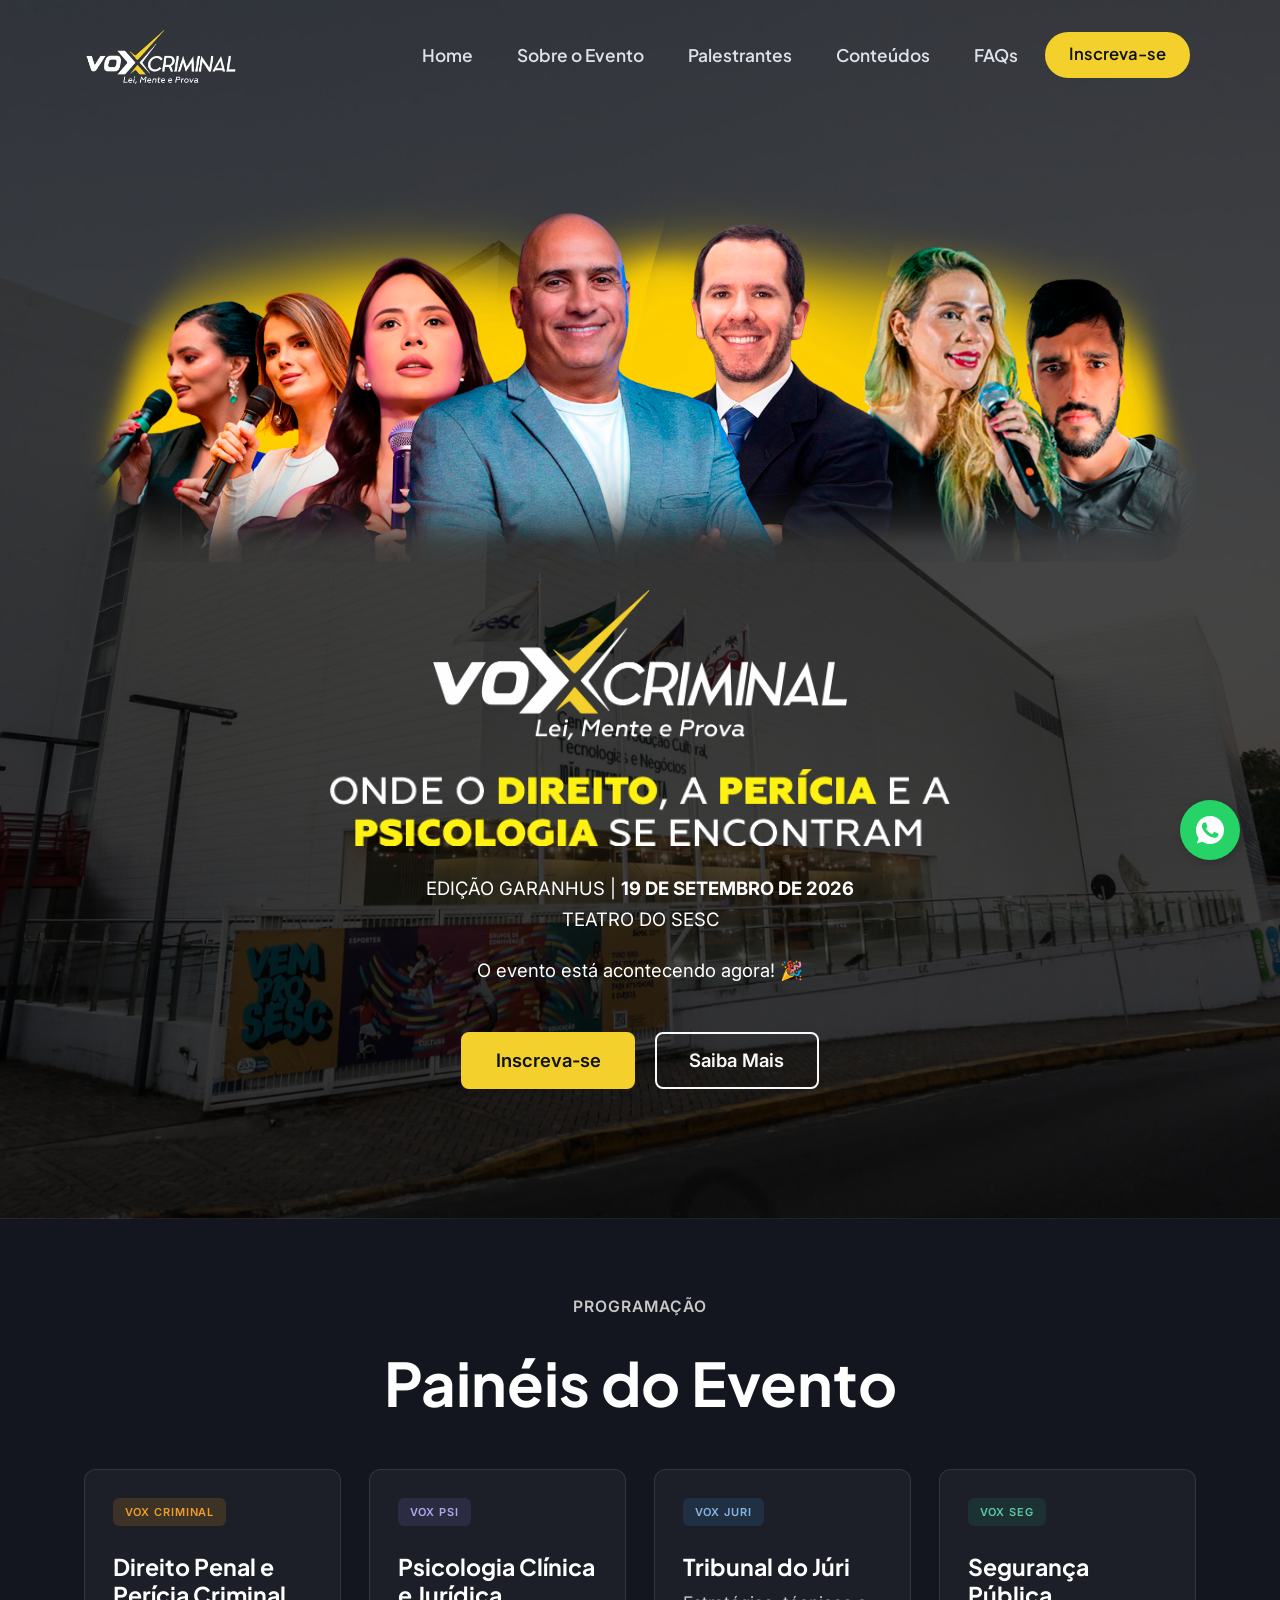
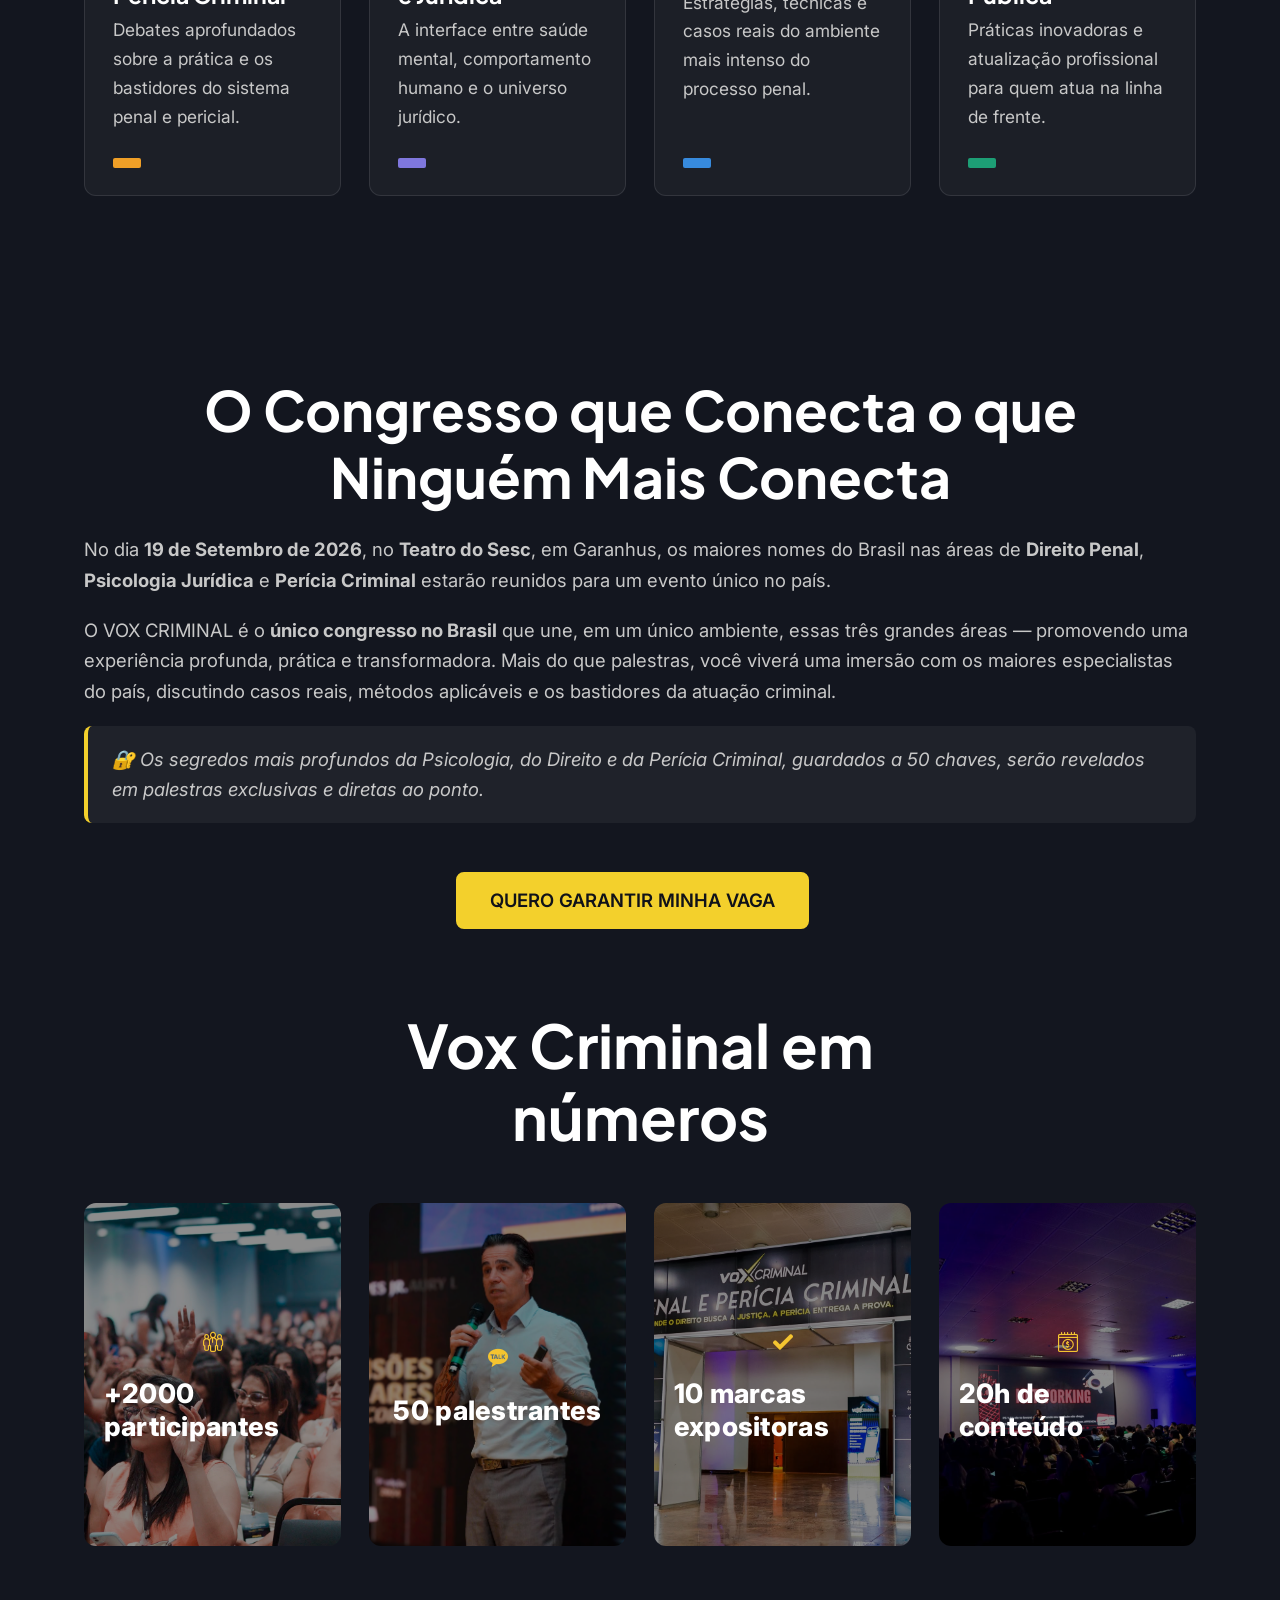
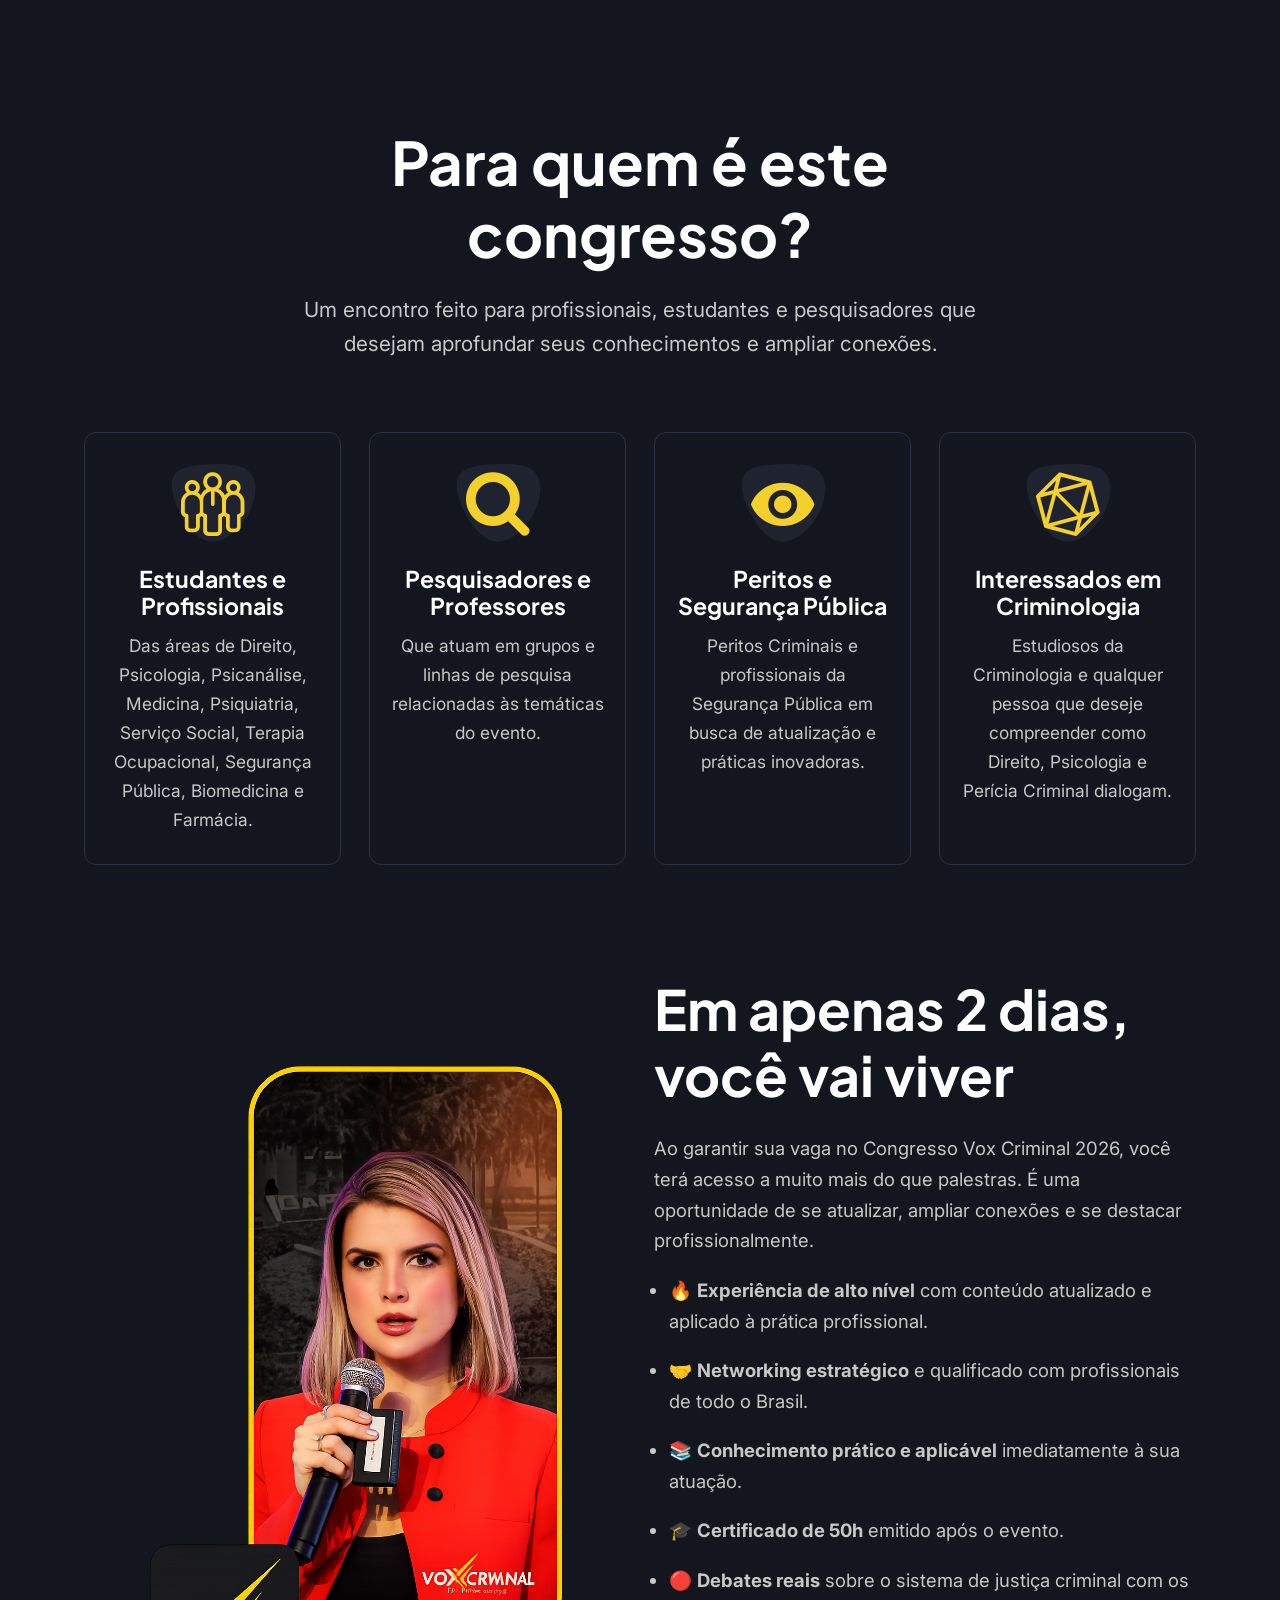
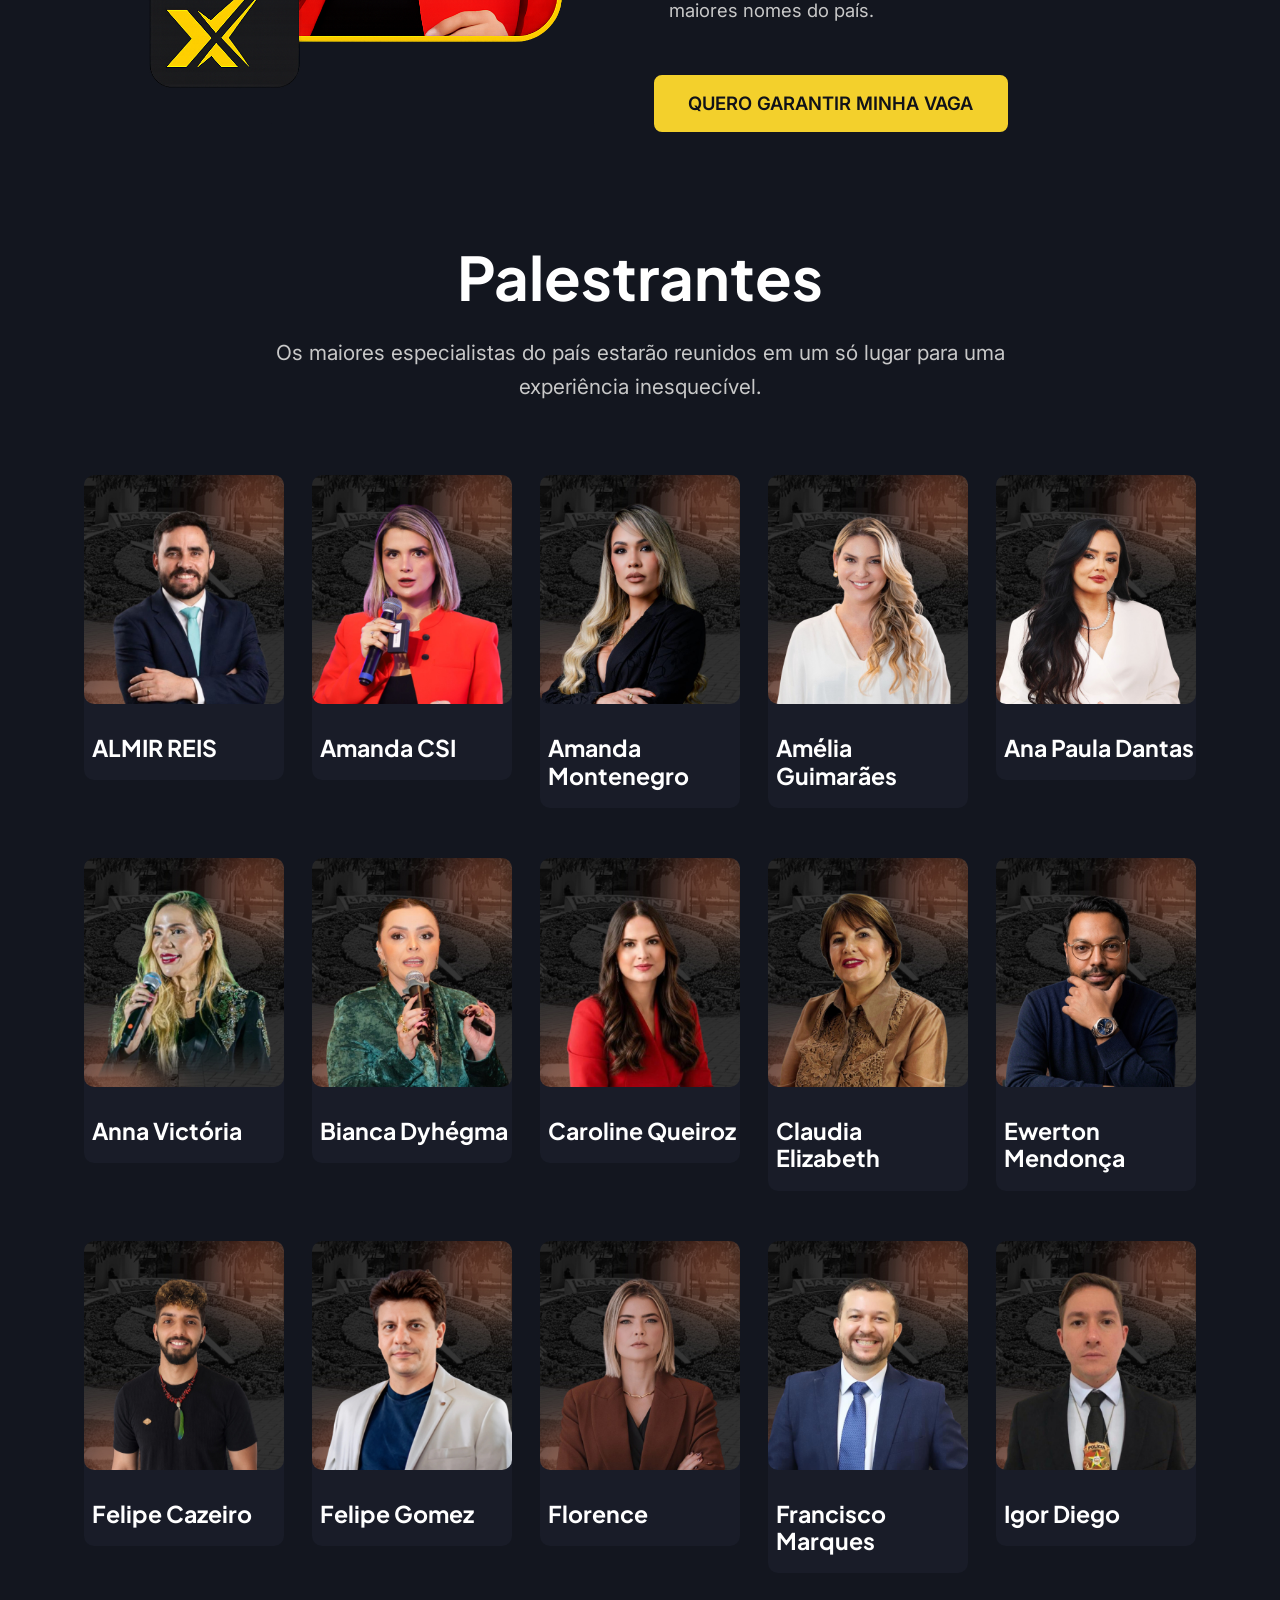
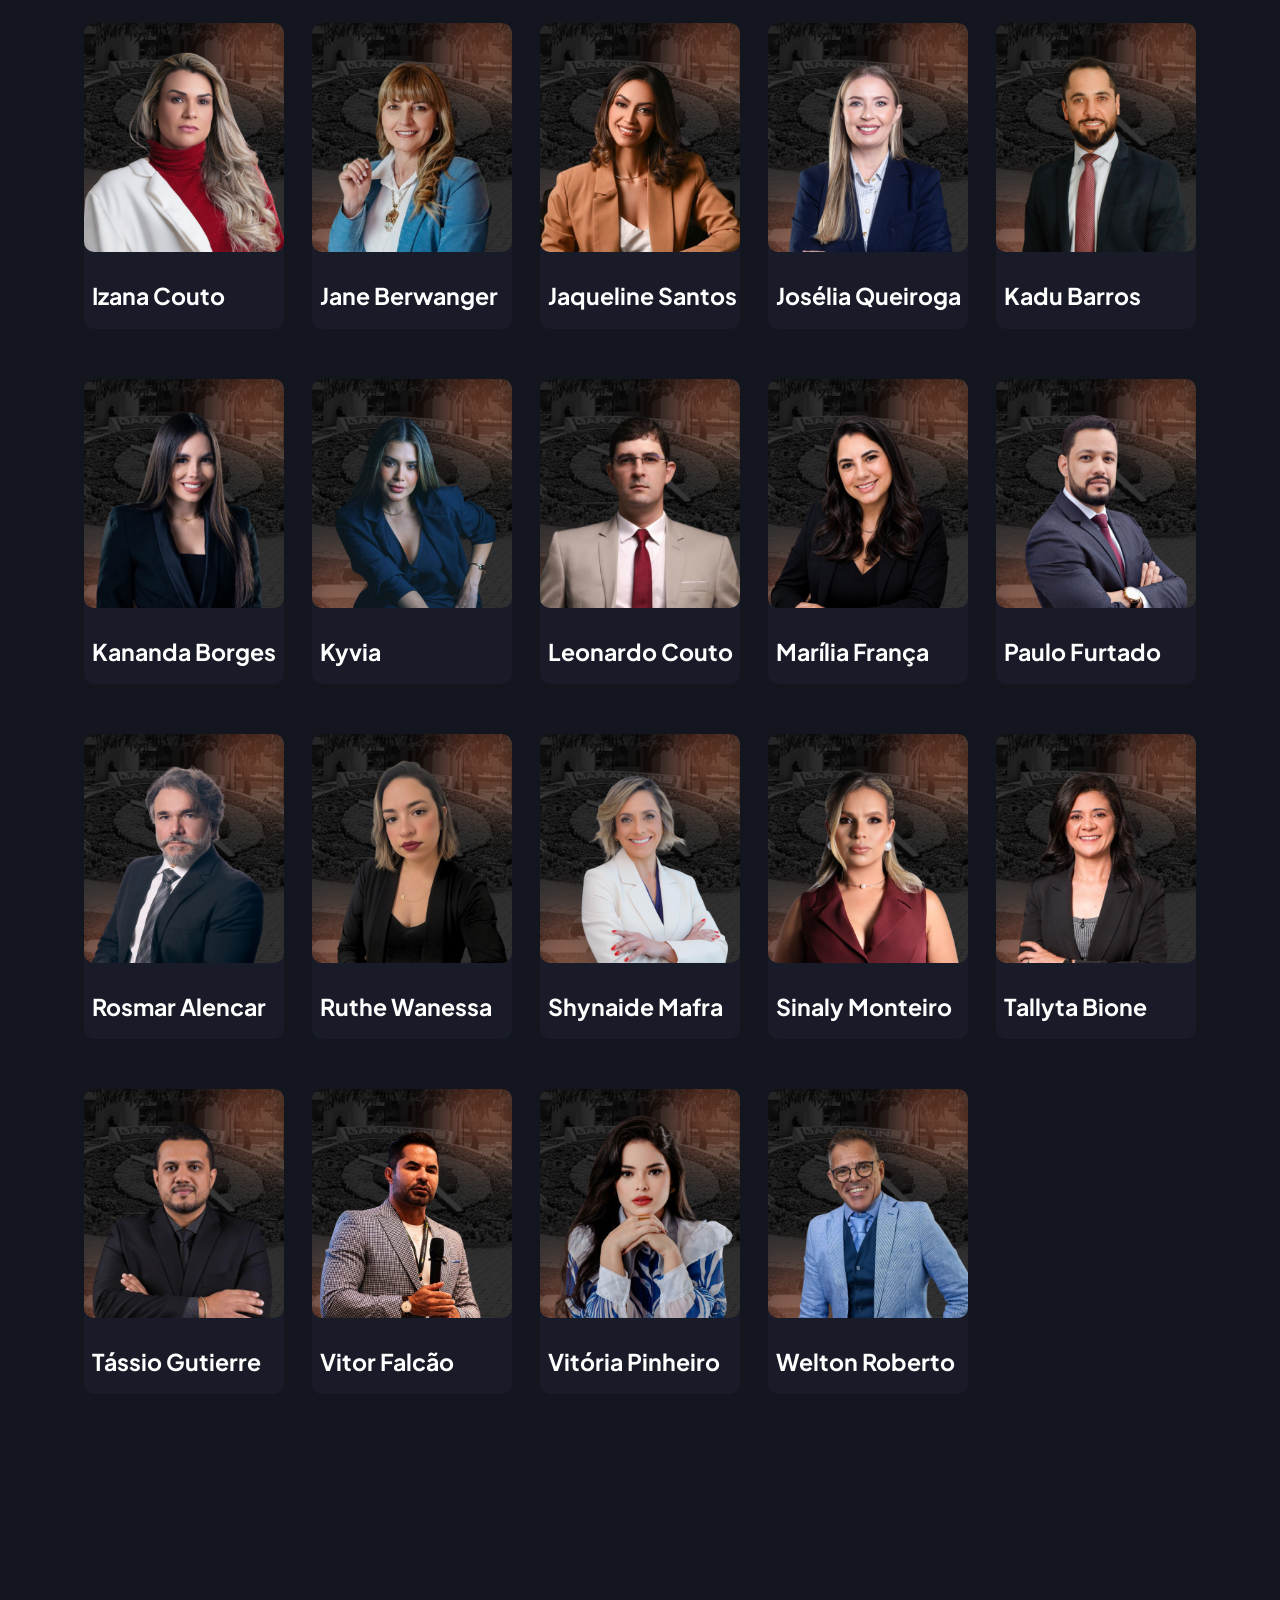
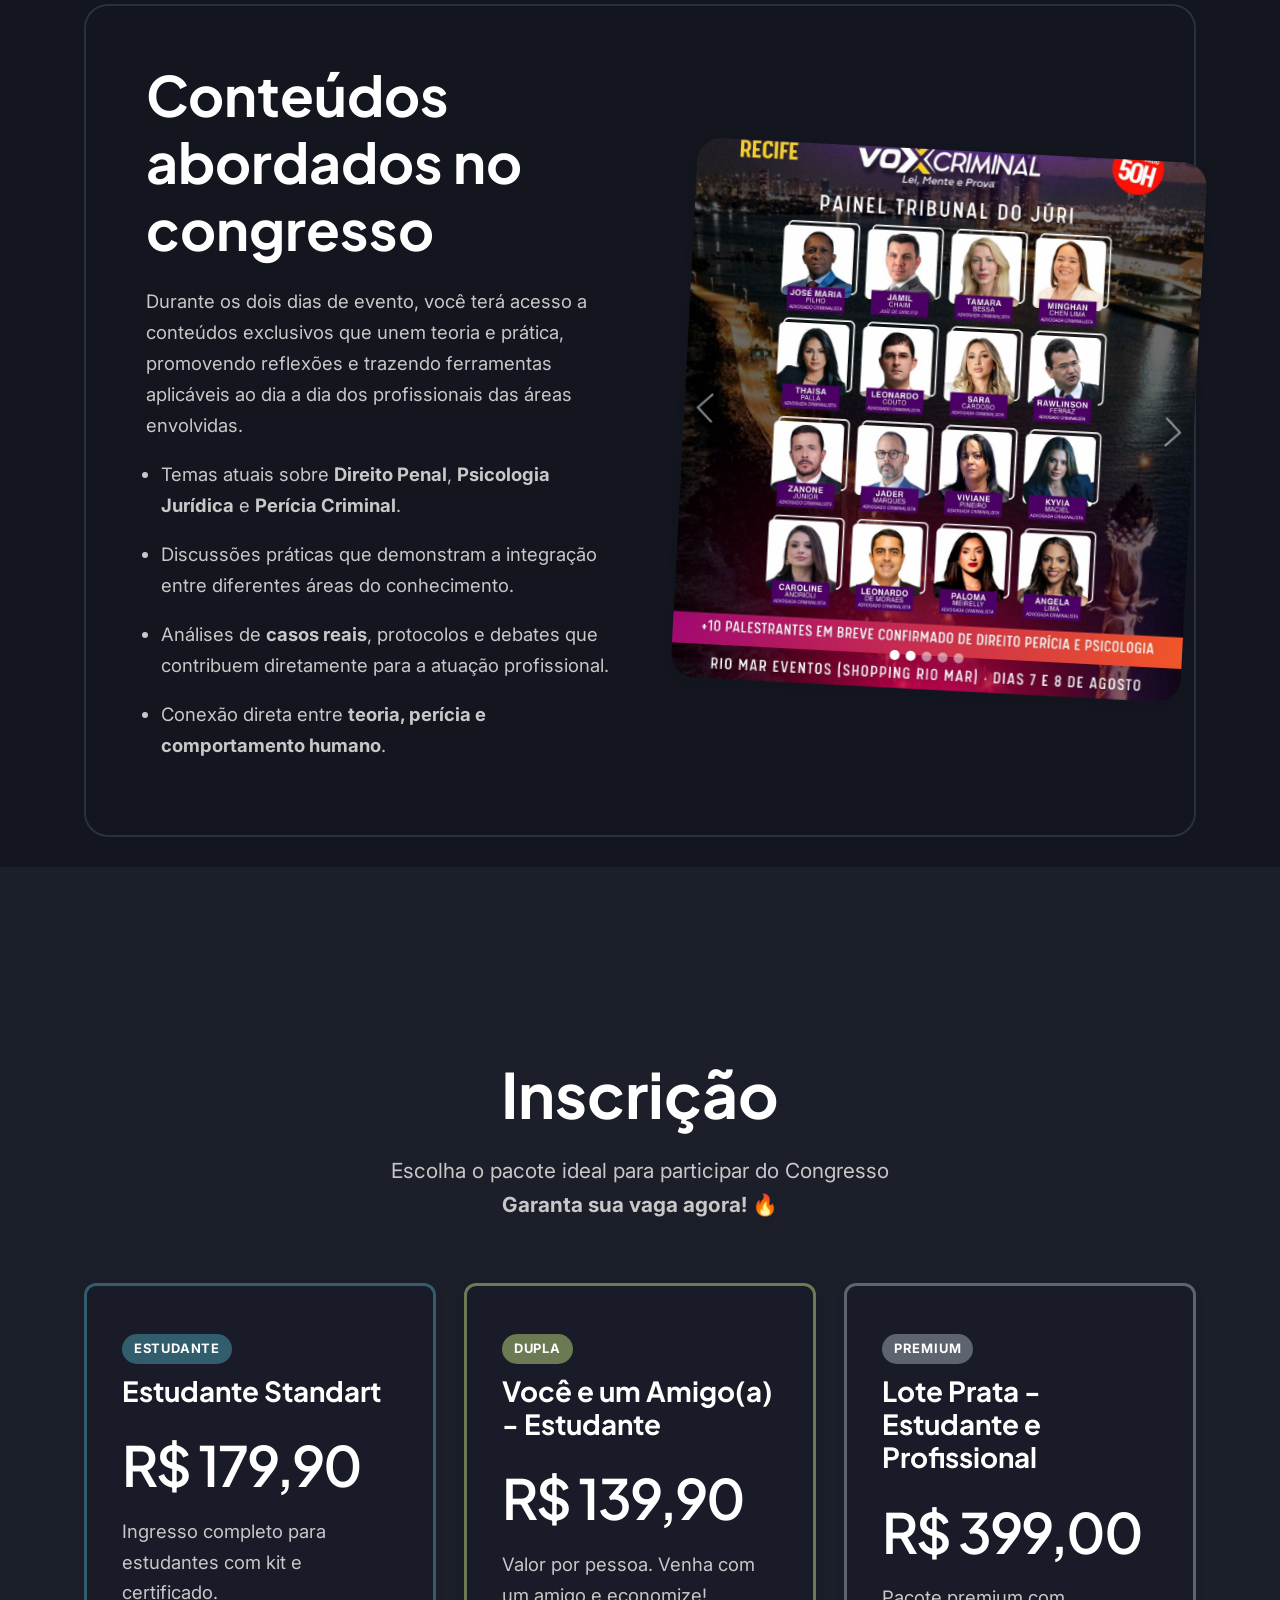
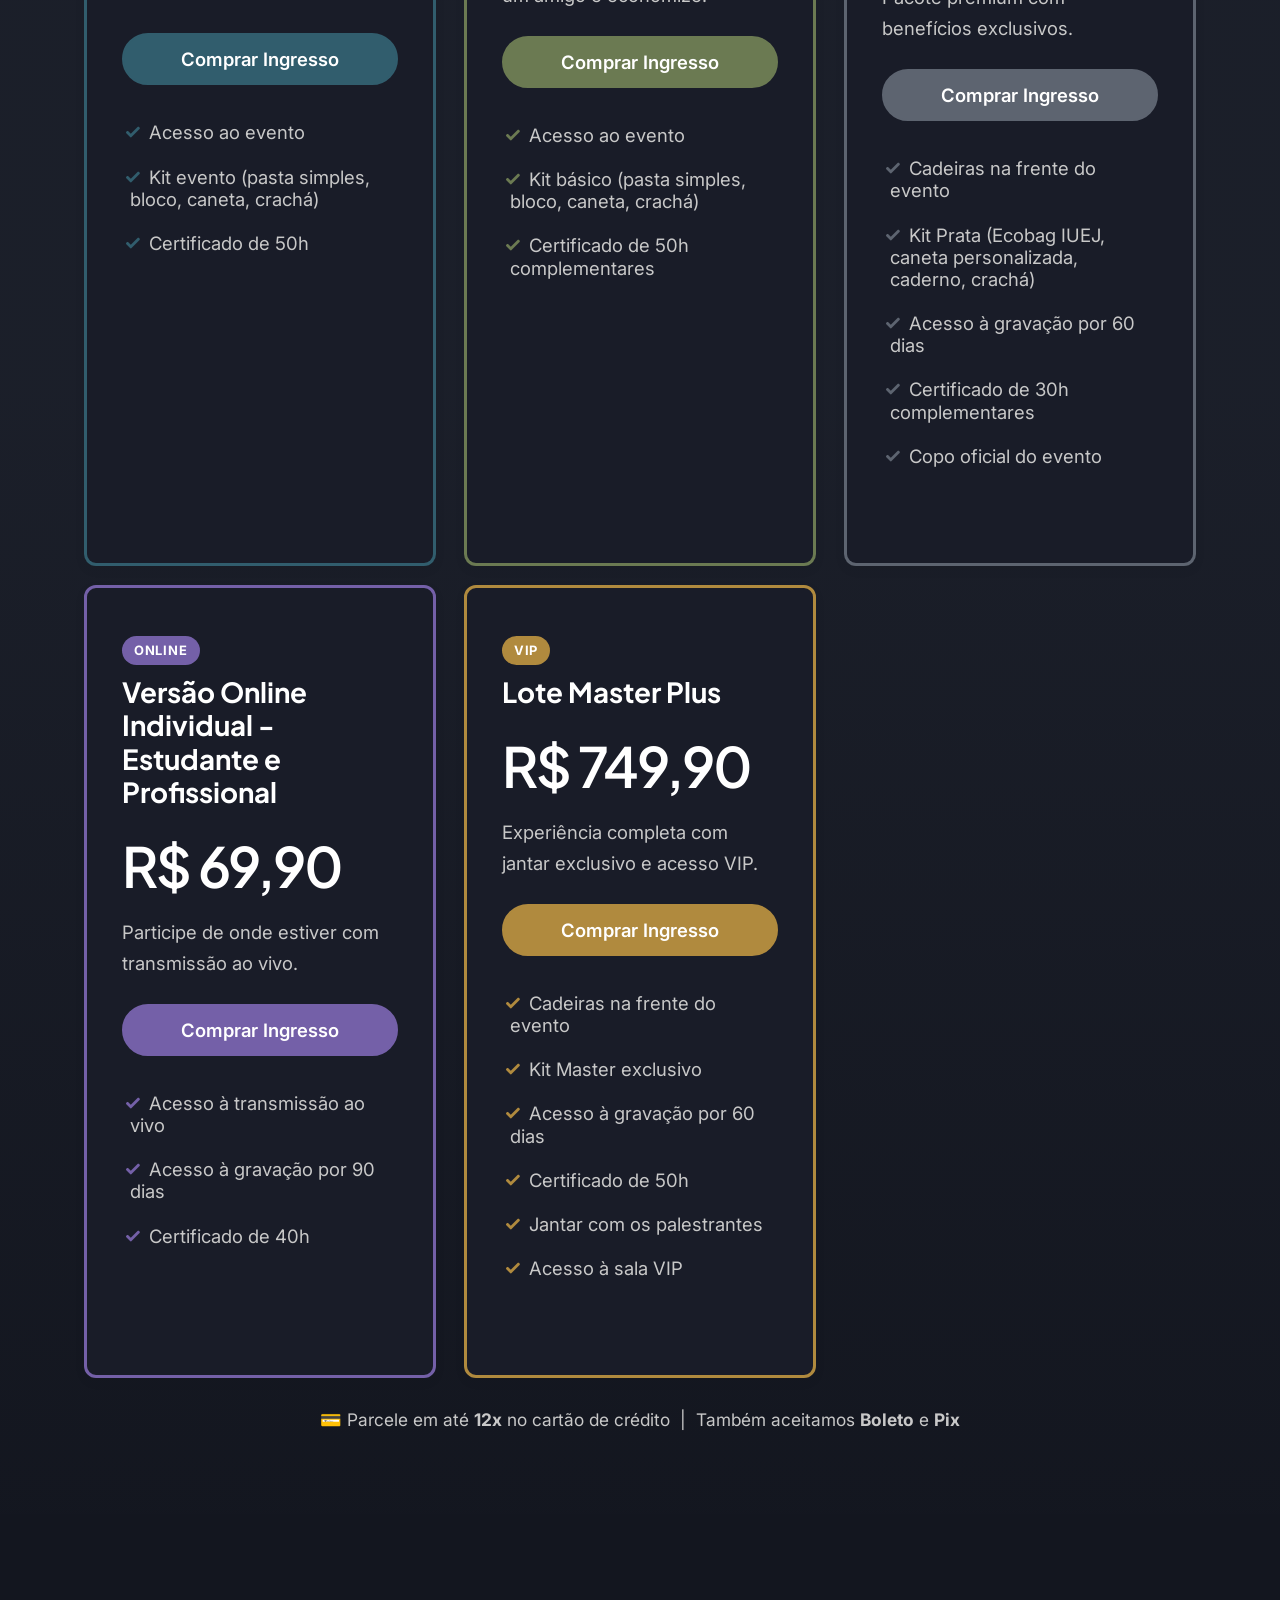
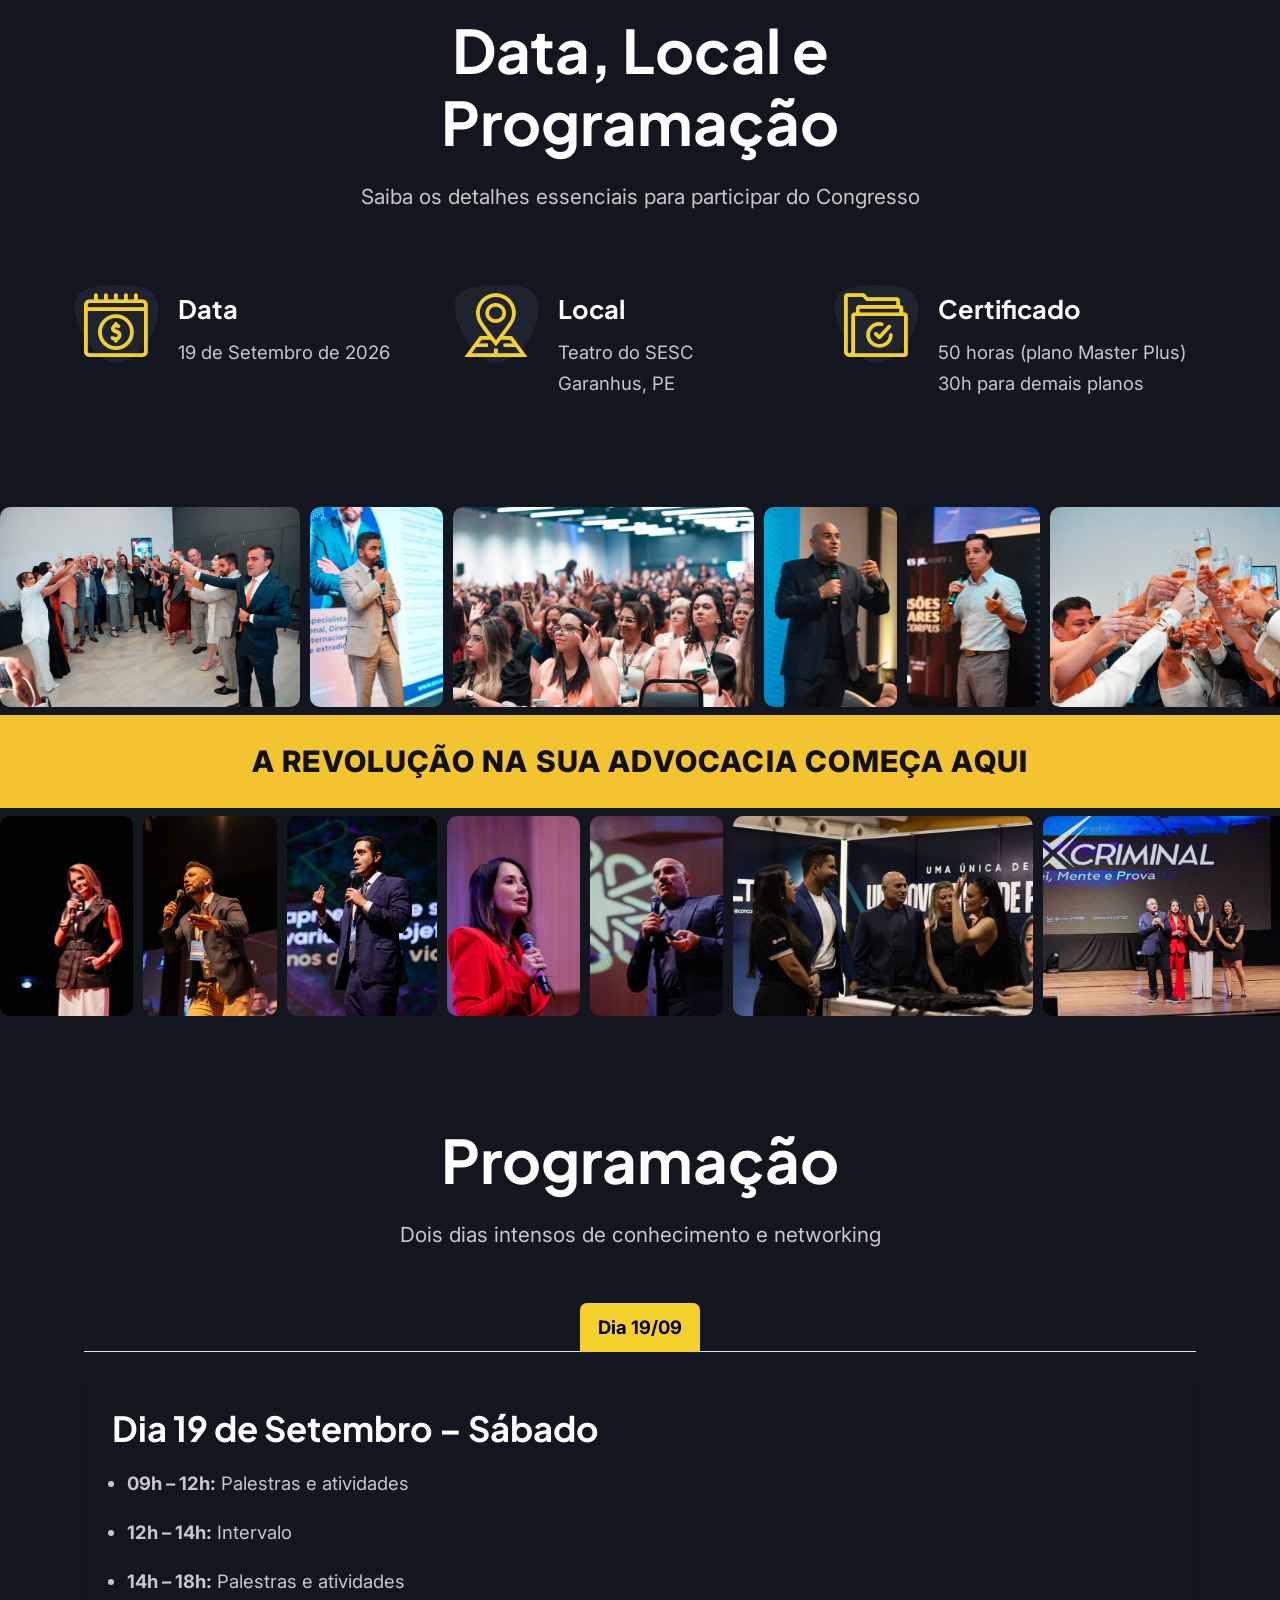
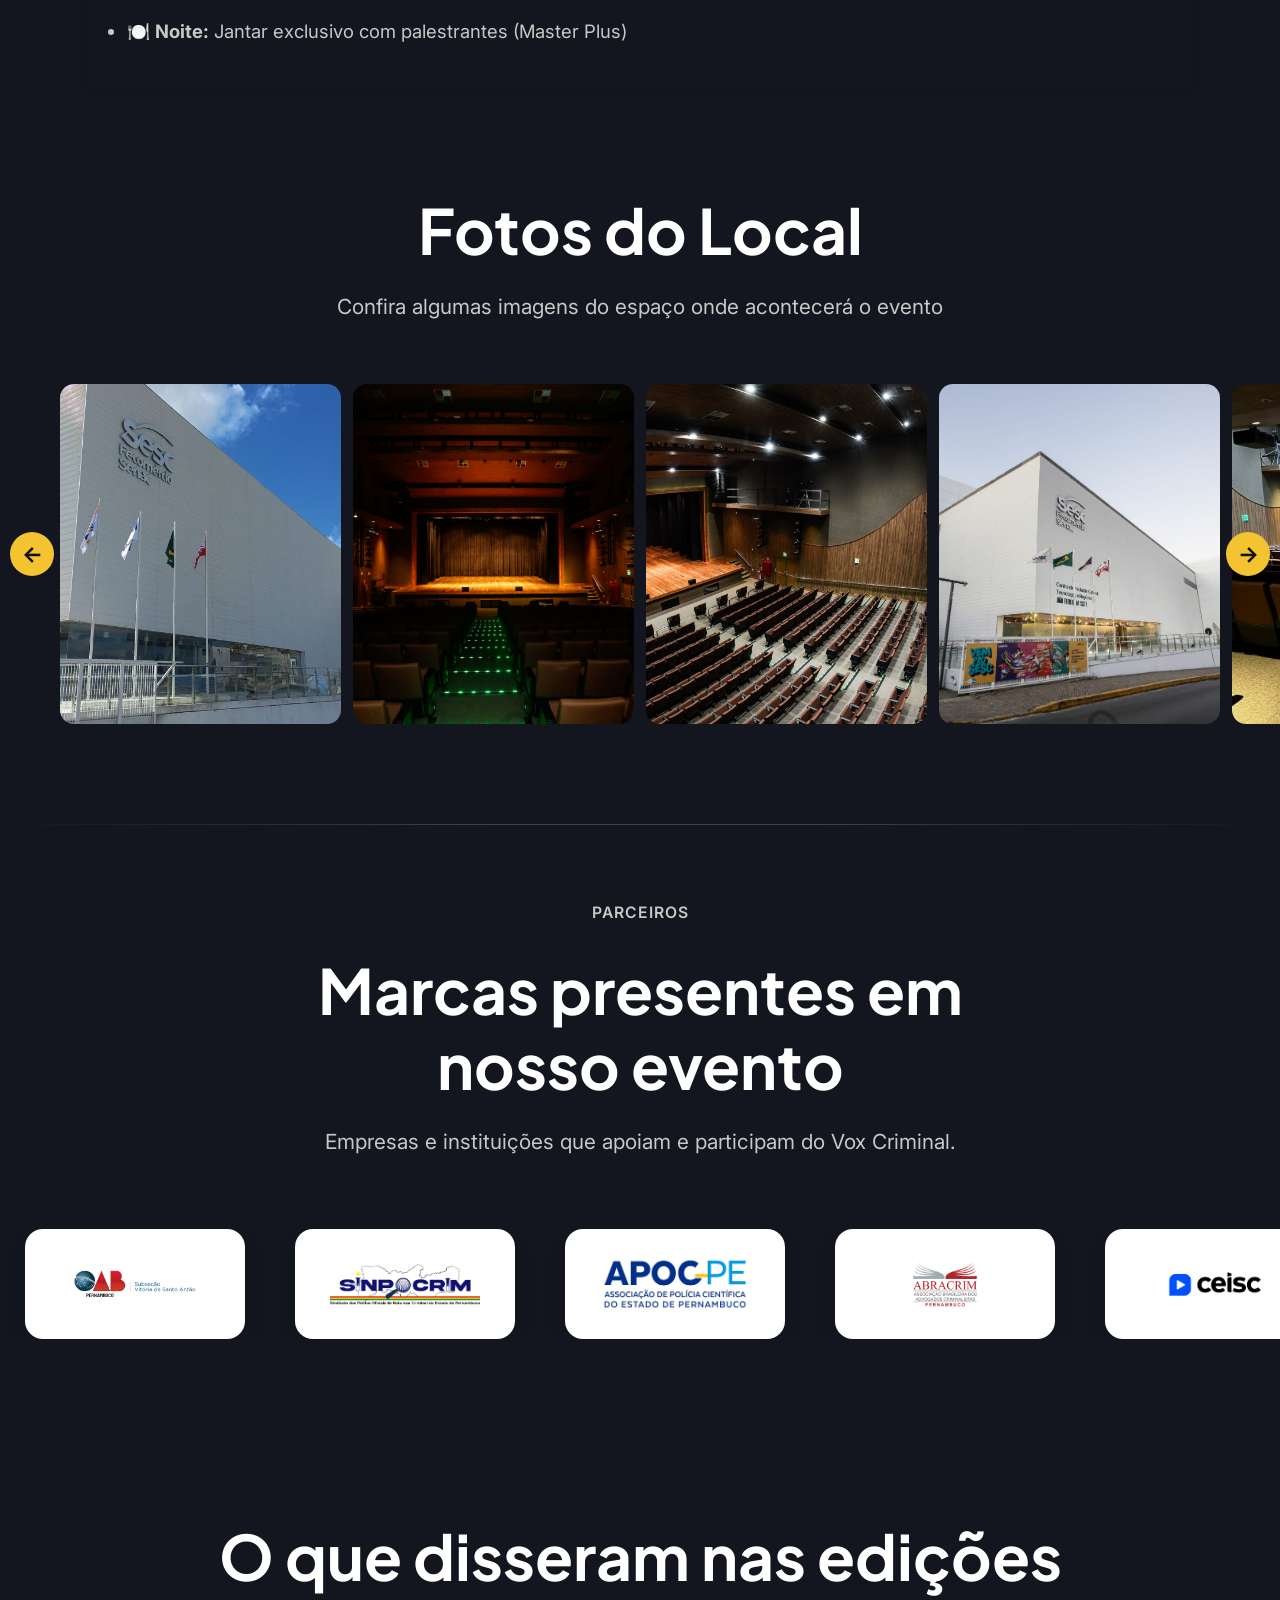
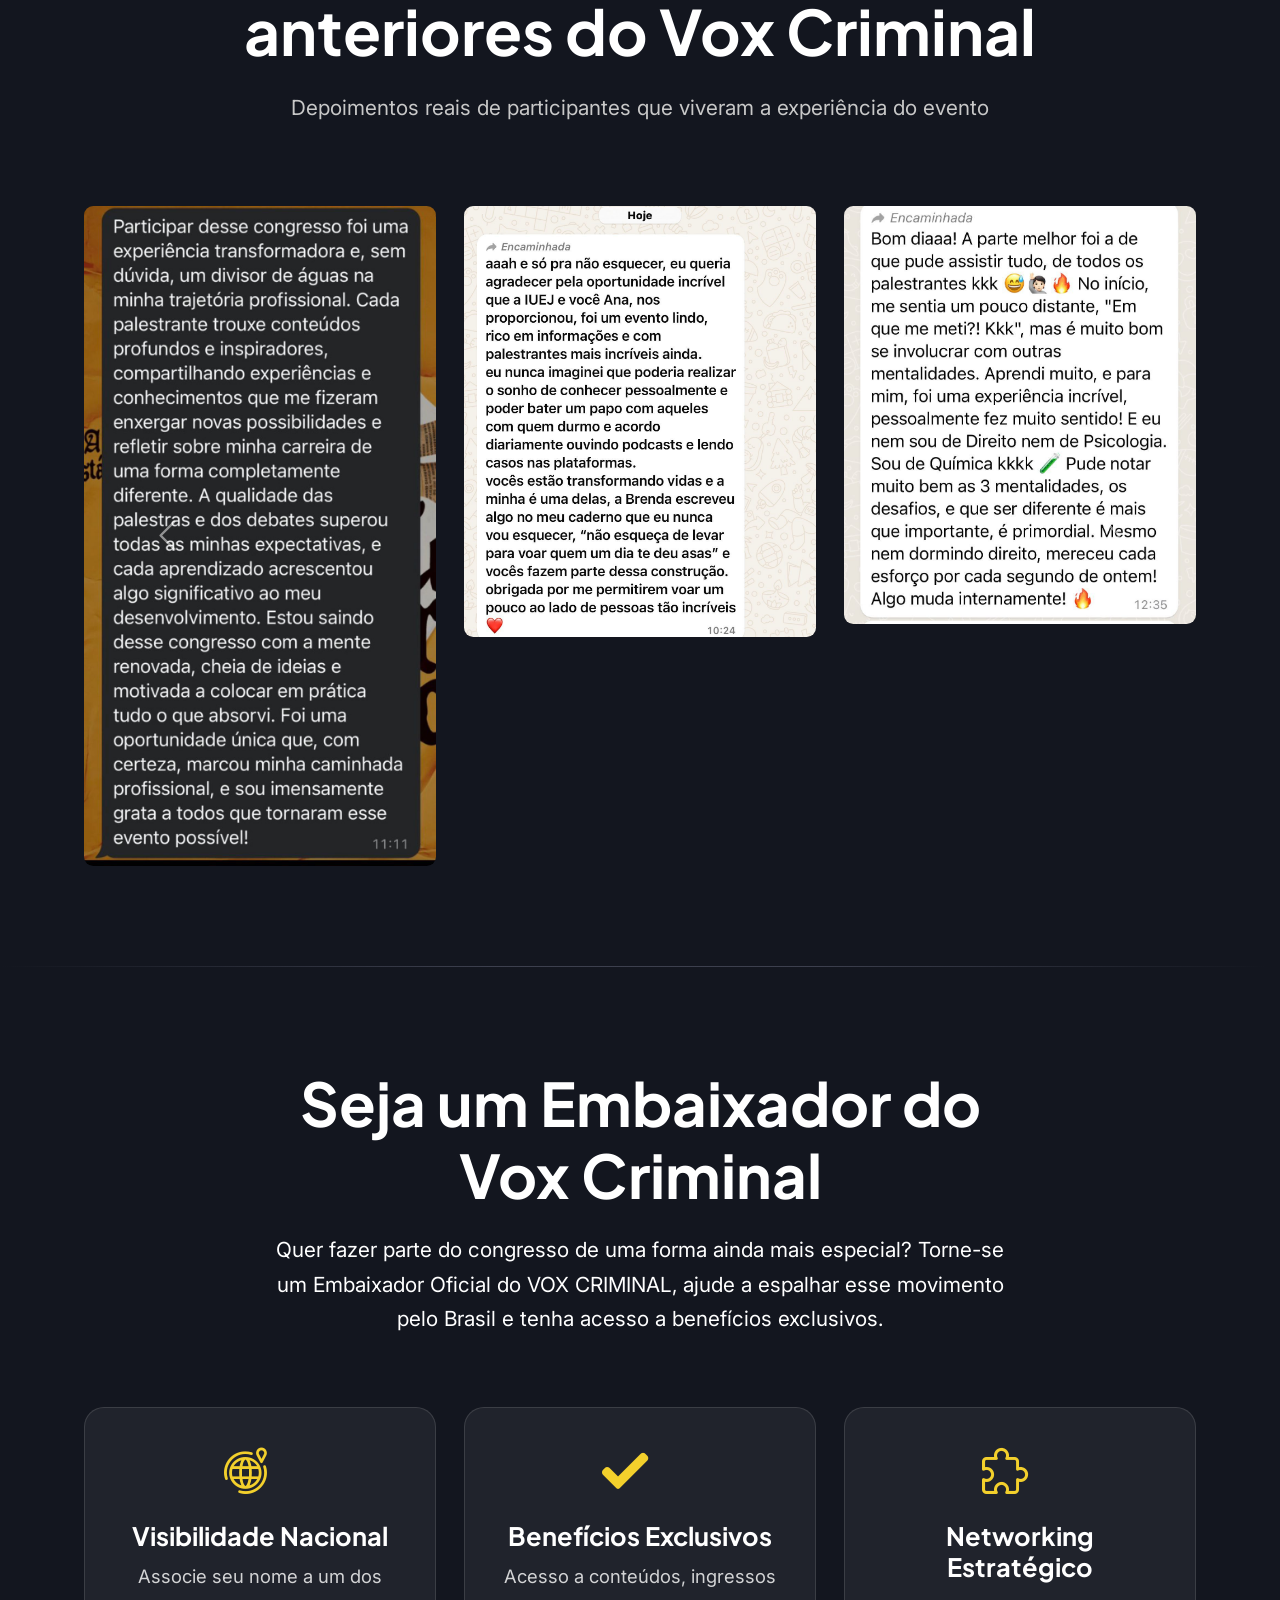
==== commit 829af32b: "fix: adjust js and css paths" ====
--- a/garanhus-2026/index.html
+++ b/garanhus-2026/index.html
@@ -332,7 +332,7 @@
 
 		<!-- HERO
 		============================================= -->	
-		<section id="hero-2" class="bg--fixed hero-section division">
+		<section id="hero-2" class="bg--fixed hero-section division" style="background-image: url(./images/elements/background2.png);">
 			<div class="container">	
 				<div class="row justify-content-center">
 
@@ -1568,7 +1568,7 @@
 			<div class="container">
 
 				<!-- BANNER WRAPPER -->
-				<div class="banner-1-wrapper bg--01 bg--fixed r-24">
+				<div class="banner-1-wrapper bg--01 bg--fixed r-24" style="background-image: url(./images/bg-02.png);">
 					<div class="banner-overlay">
 						<div class="row d-flex align-items-center">
 
--- a/css/pink-theme.css
+++ b/css/pink-theme.css
@@ -345,7 +345,7 @@
   background-size: cover;
 }
 
-.bg--01 { background-image: url(../images/bg-02.png); }
+/* .bg--01 { background-image: url(../images/bg-02.png); } */
 .bg--02 { background-image: url(../images/bg-02.jpg); }
 .bg--03 { background-image: url(../images/bg-03.jpg); }
 .bg--04 { background-image: url(../images/bg-04.jpg); }
@@ -2642,7 +2642,7 @@
 /*------------------------------------------*/
 
 #hero-2 {
-  background-image: url(../images/elements/background2.png);
+  /* background-image: url(../images/elements/background2.png); */
   padding-top: 180px;
   padding-bottom: 130px;
 }
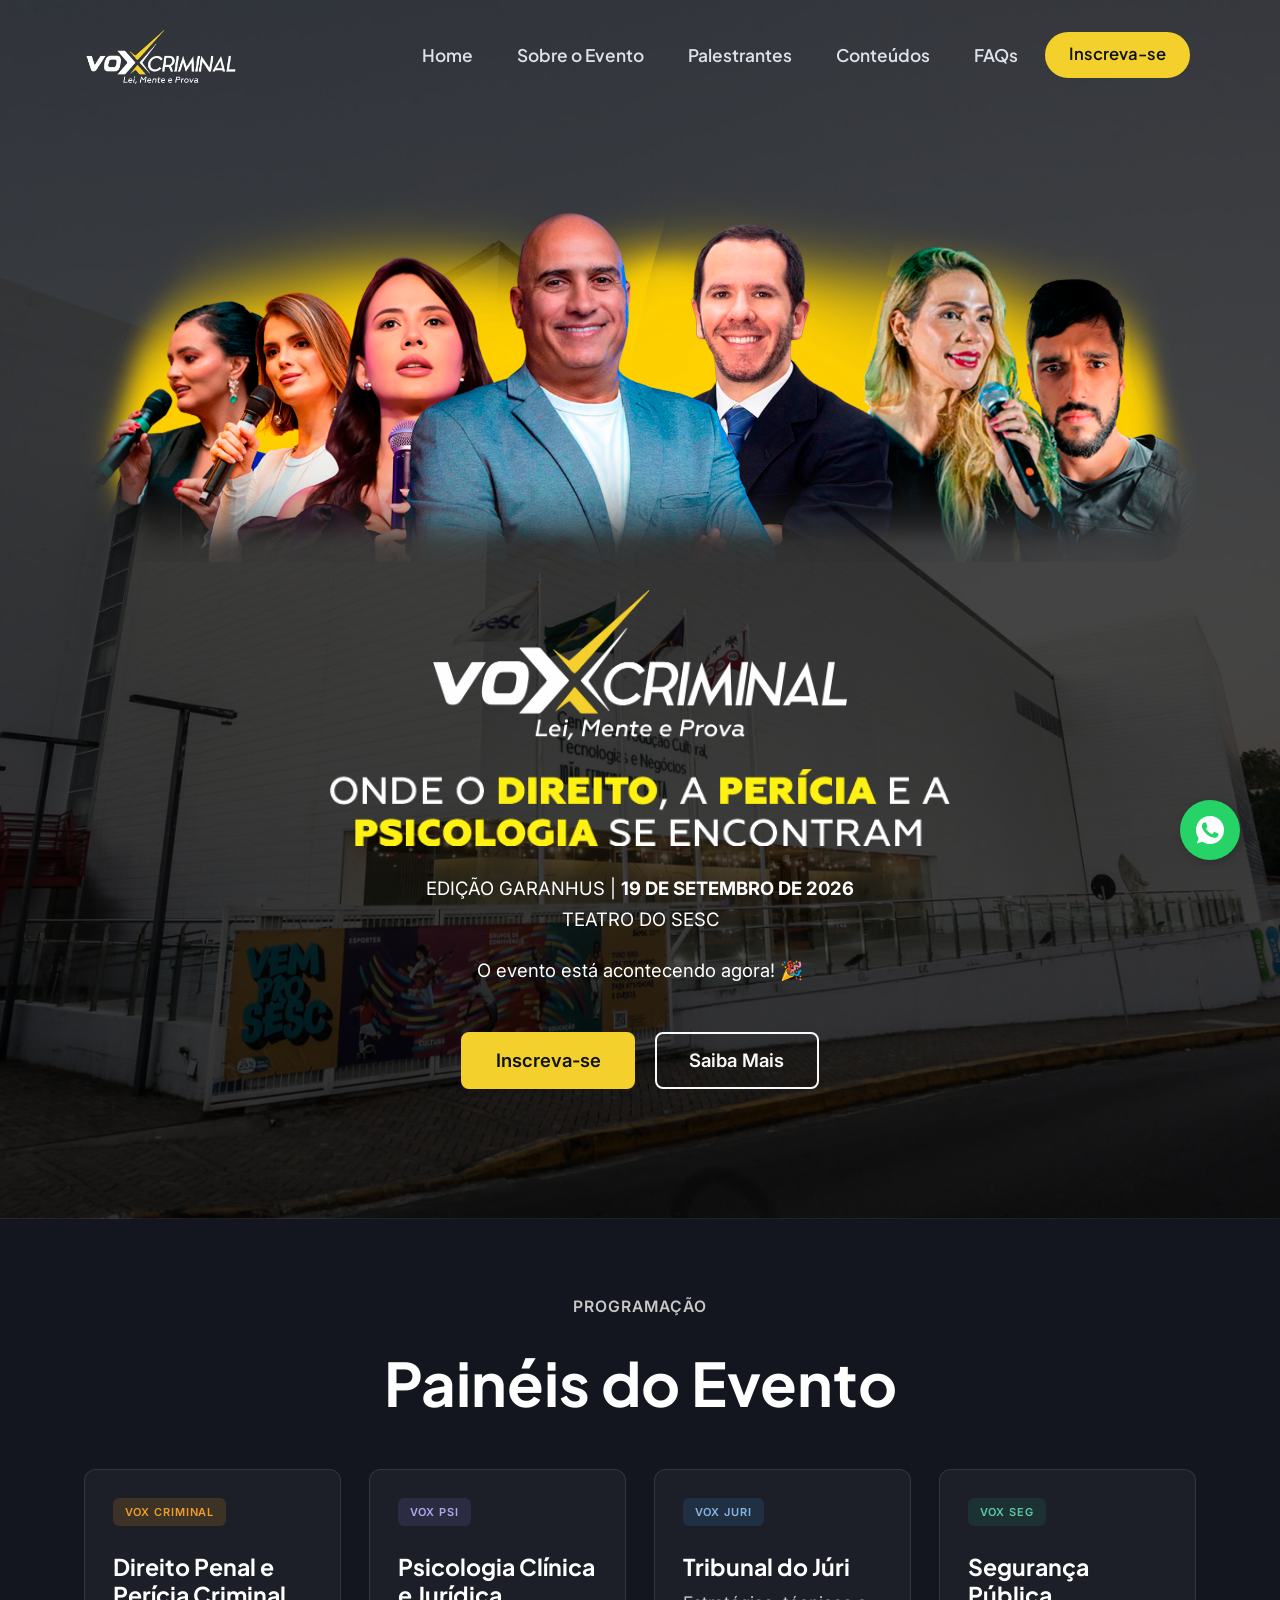
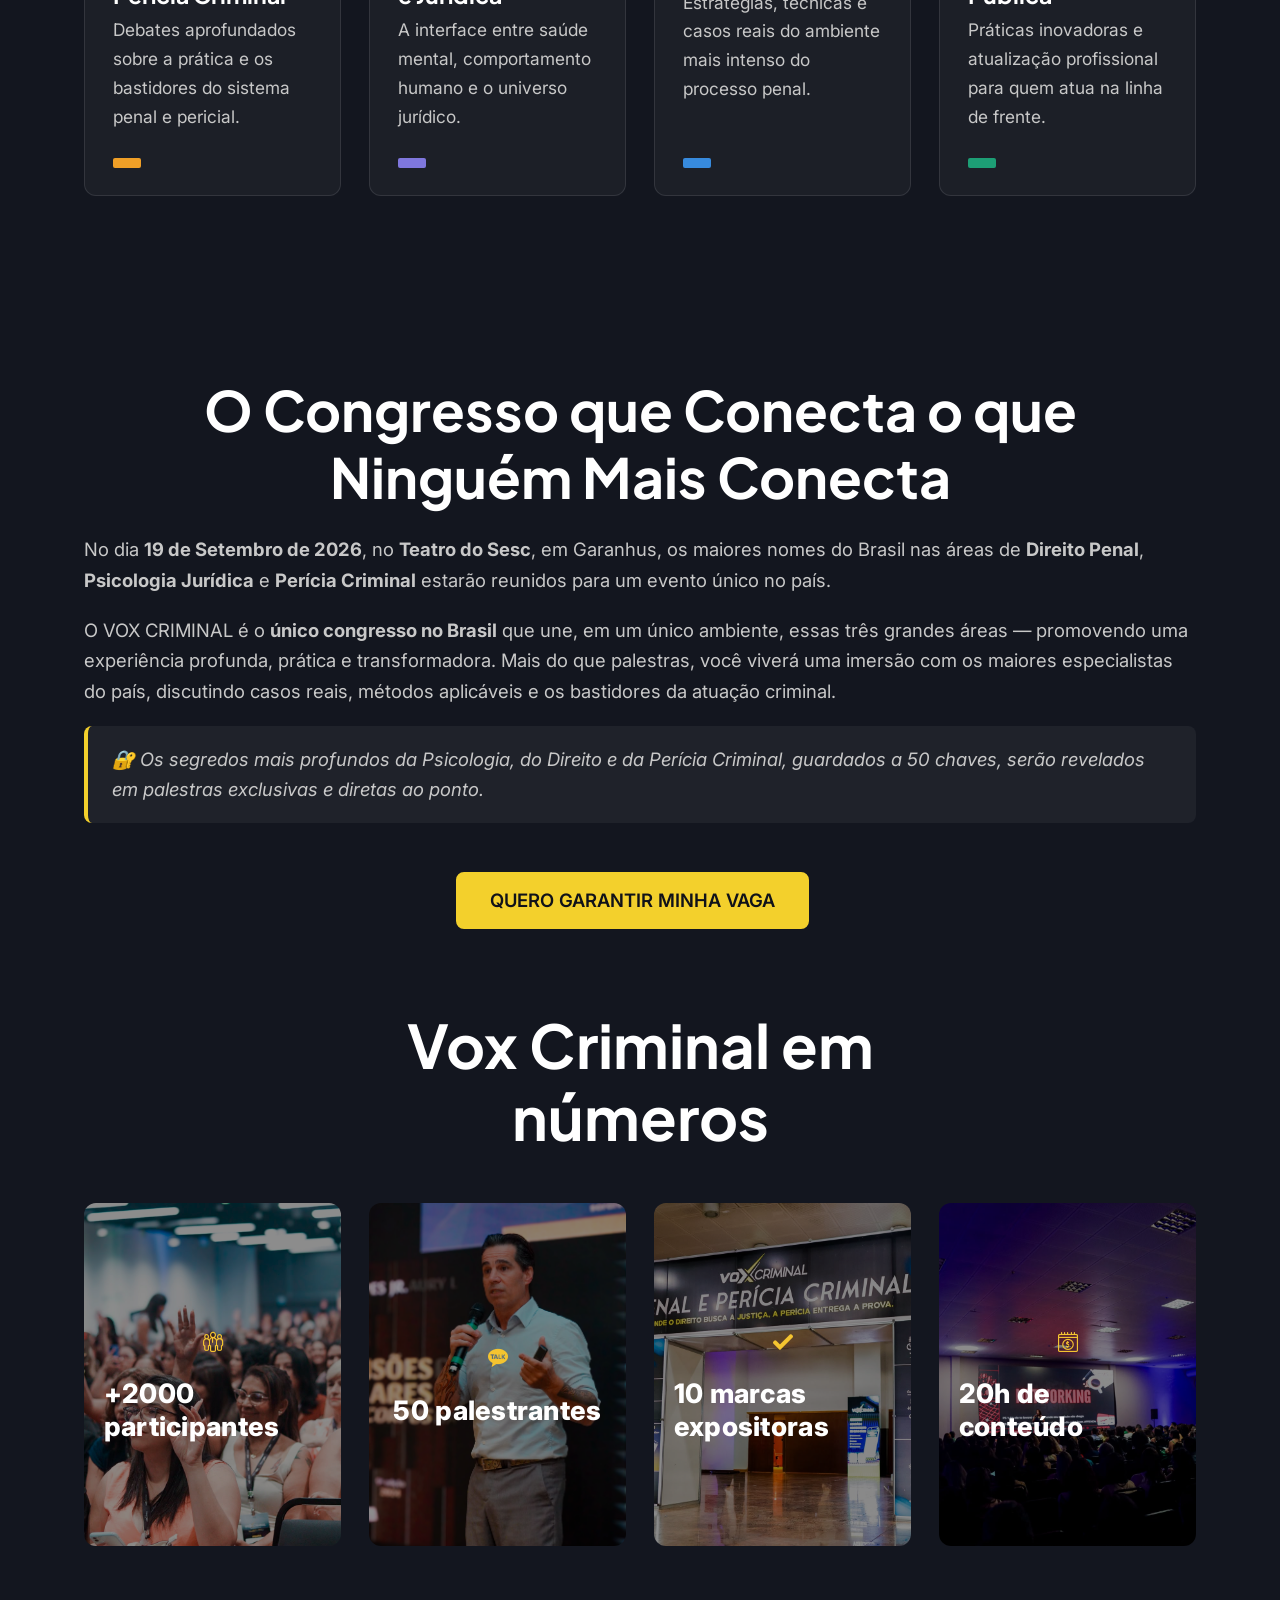
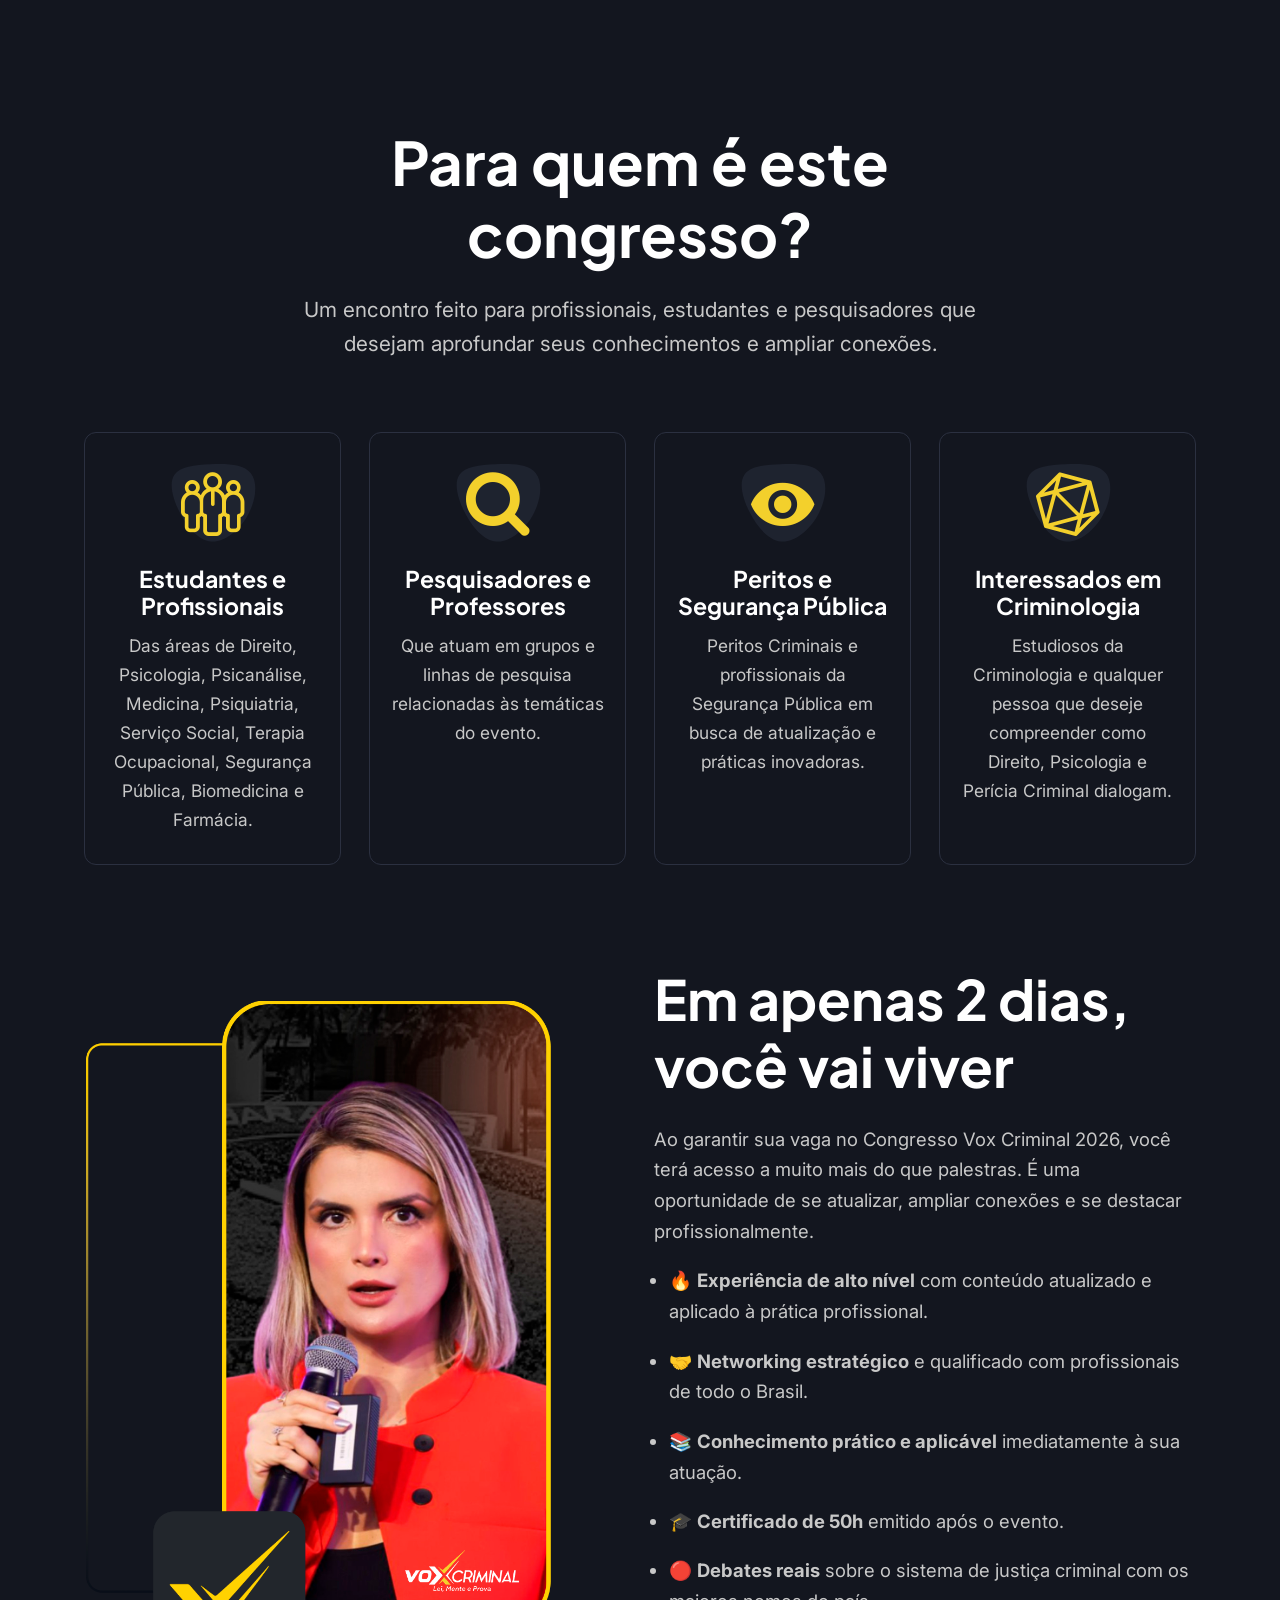
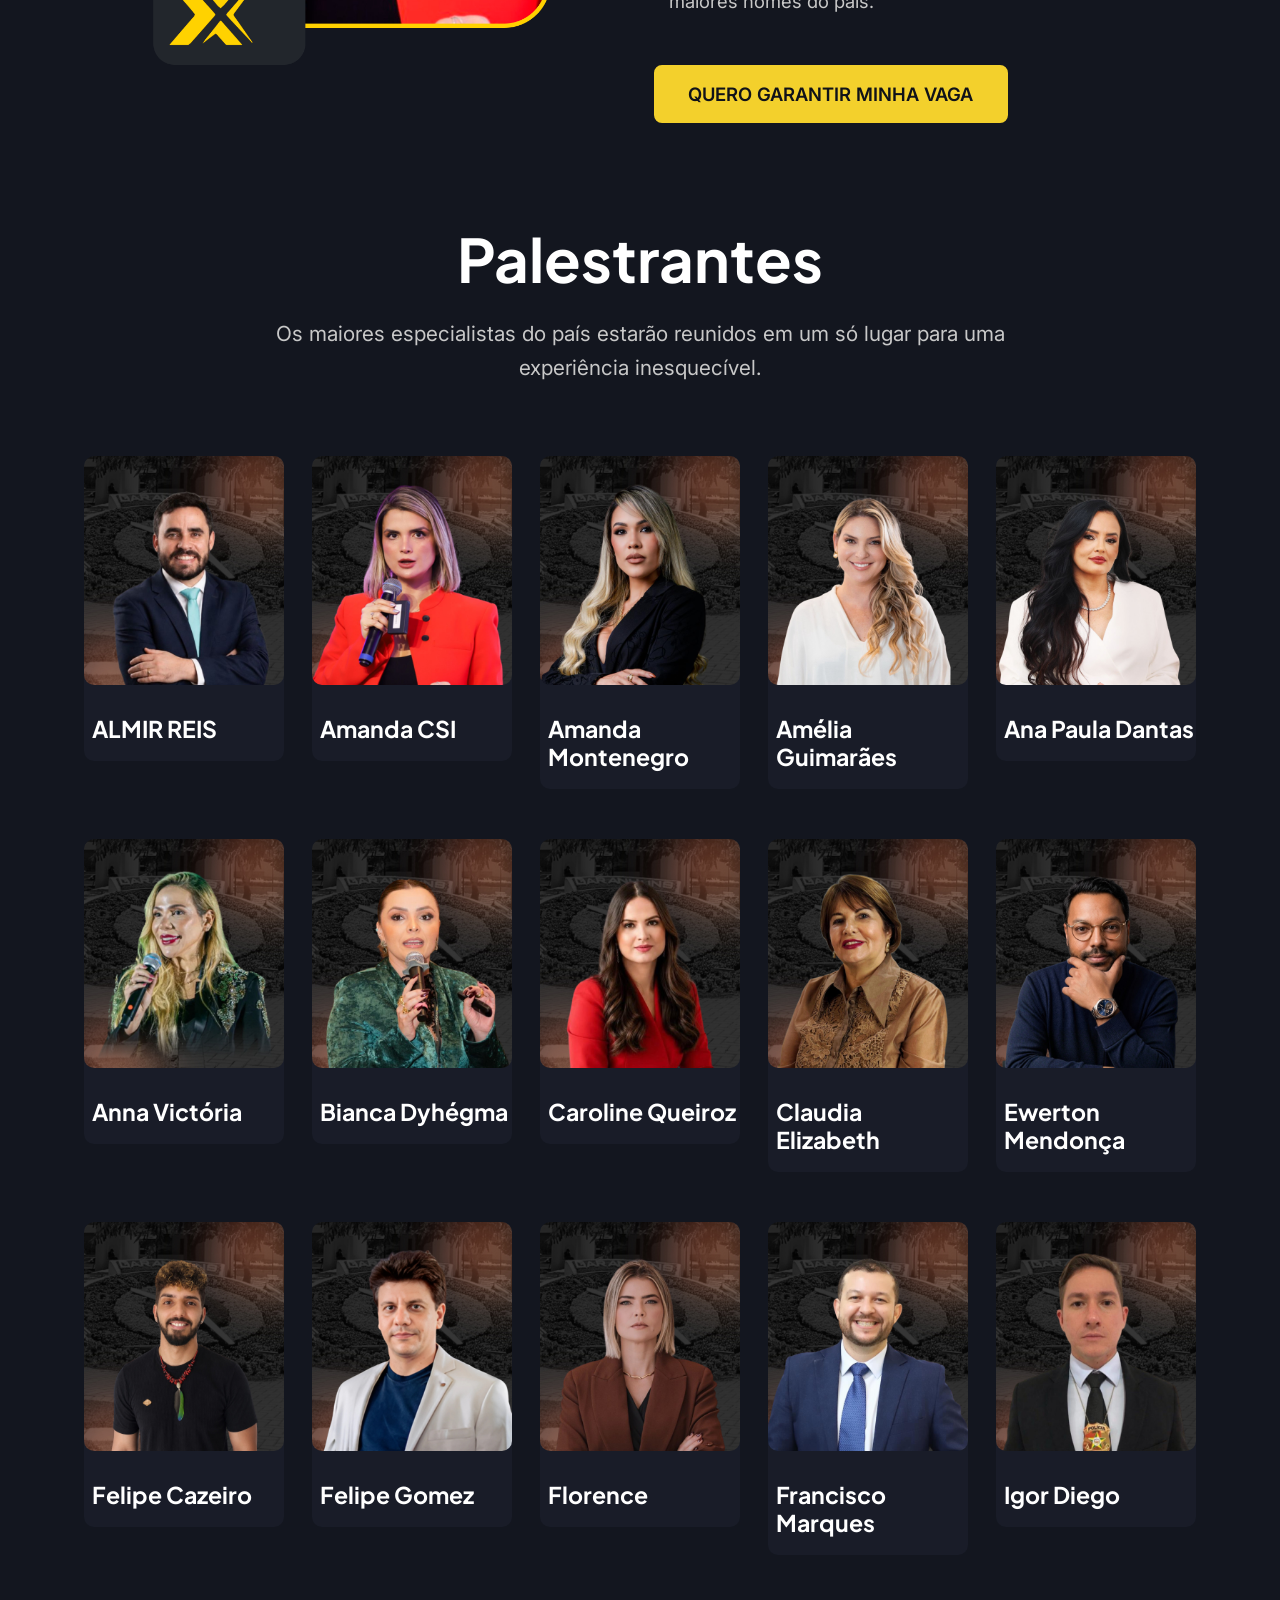
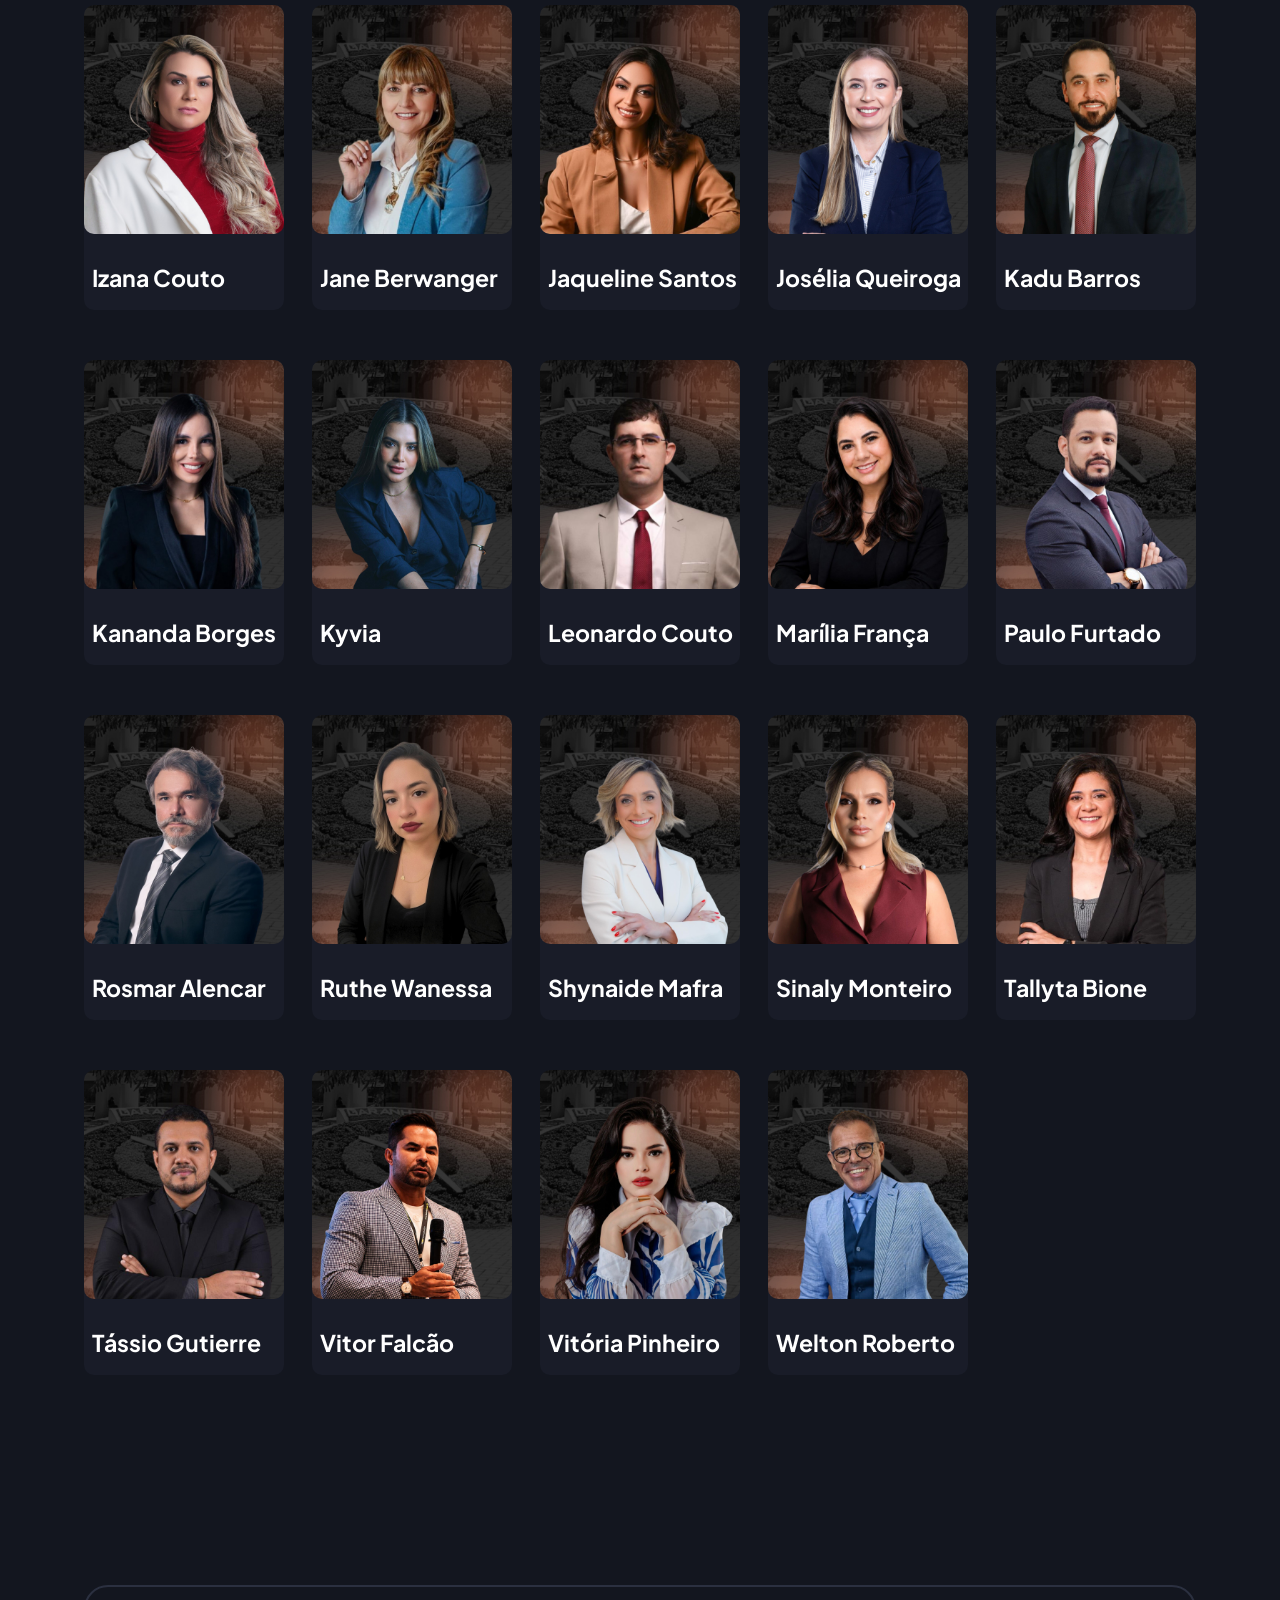
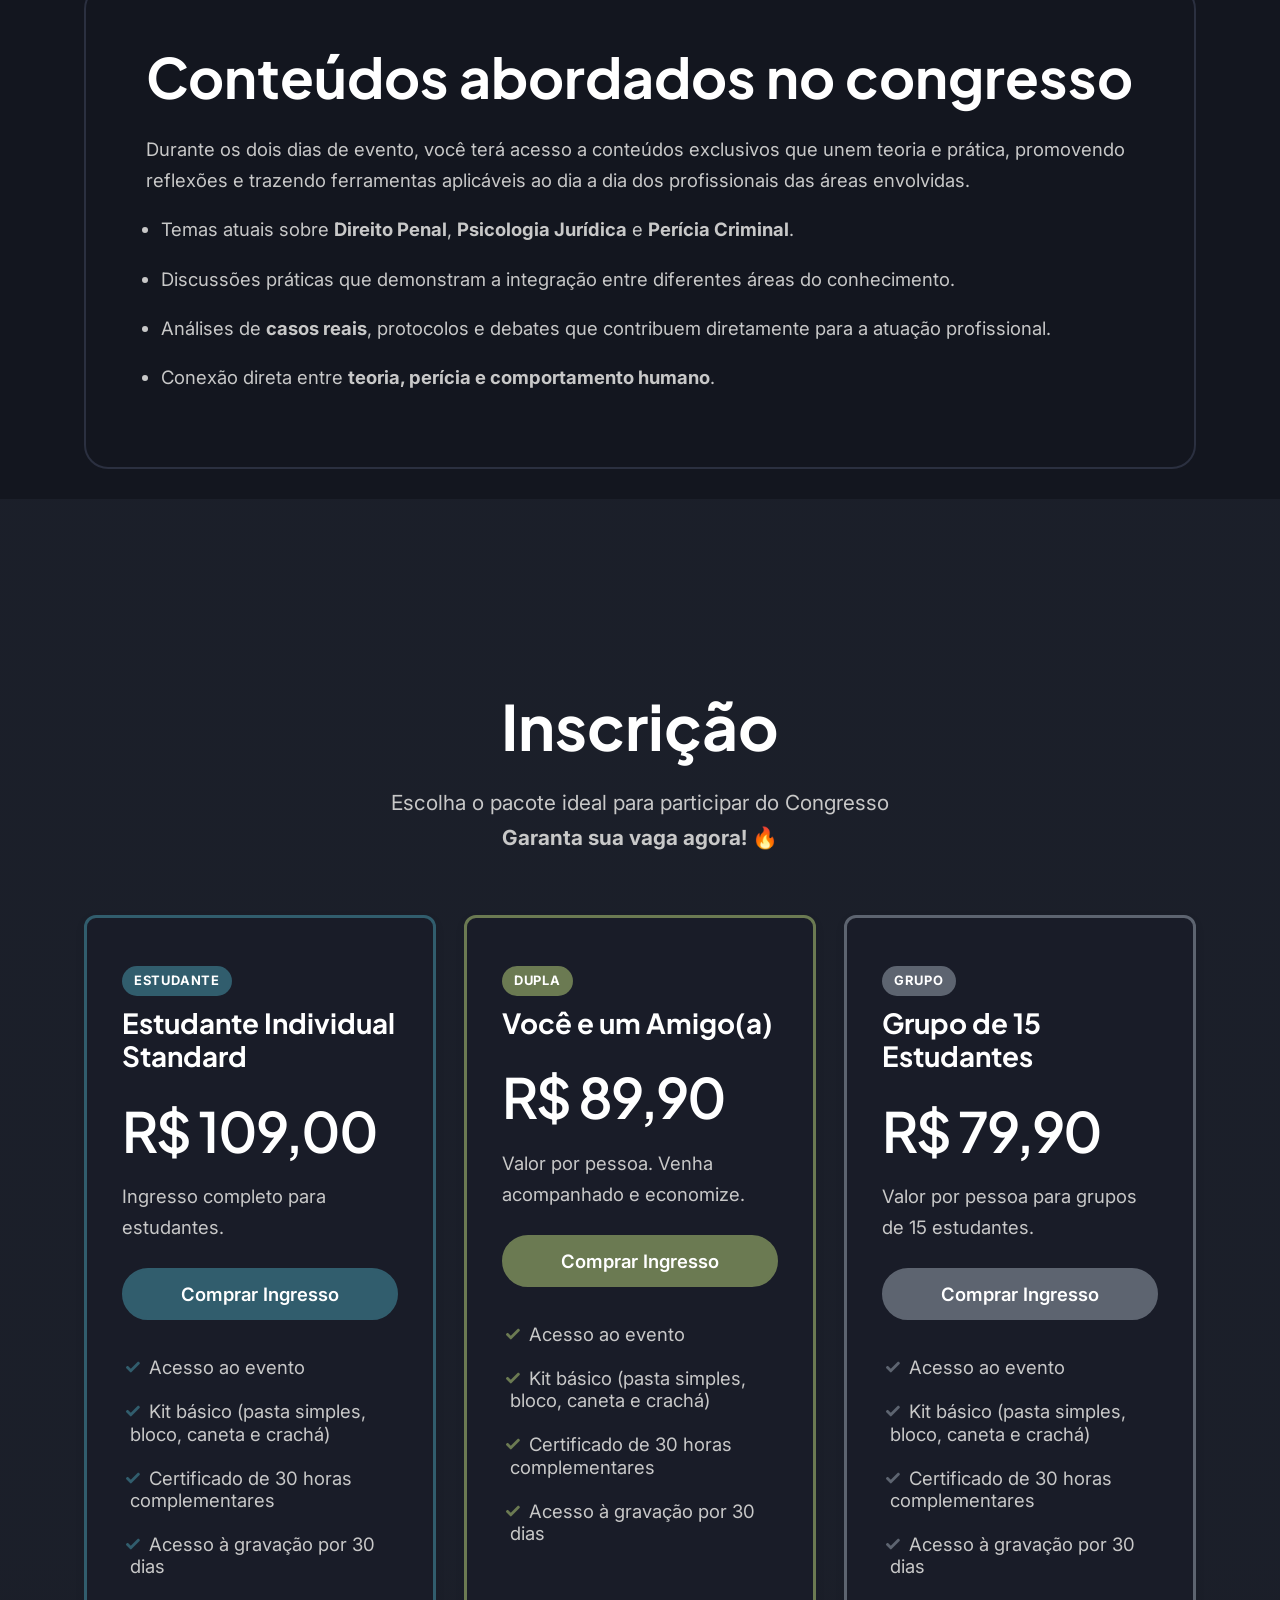
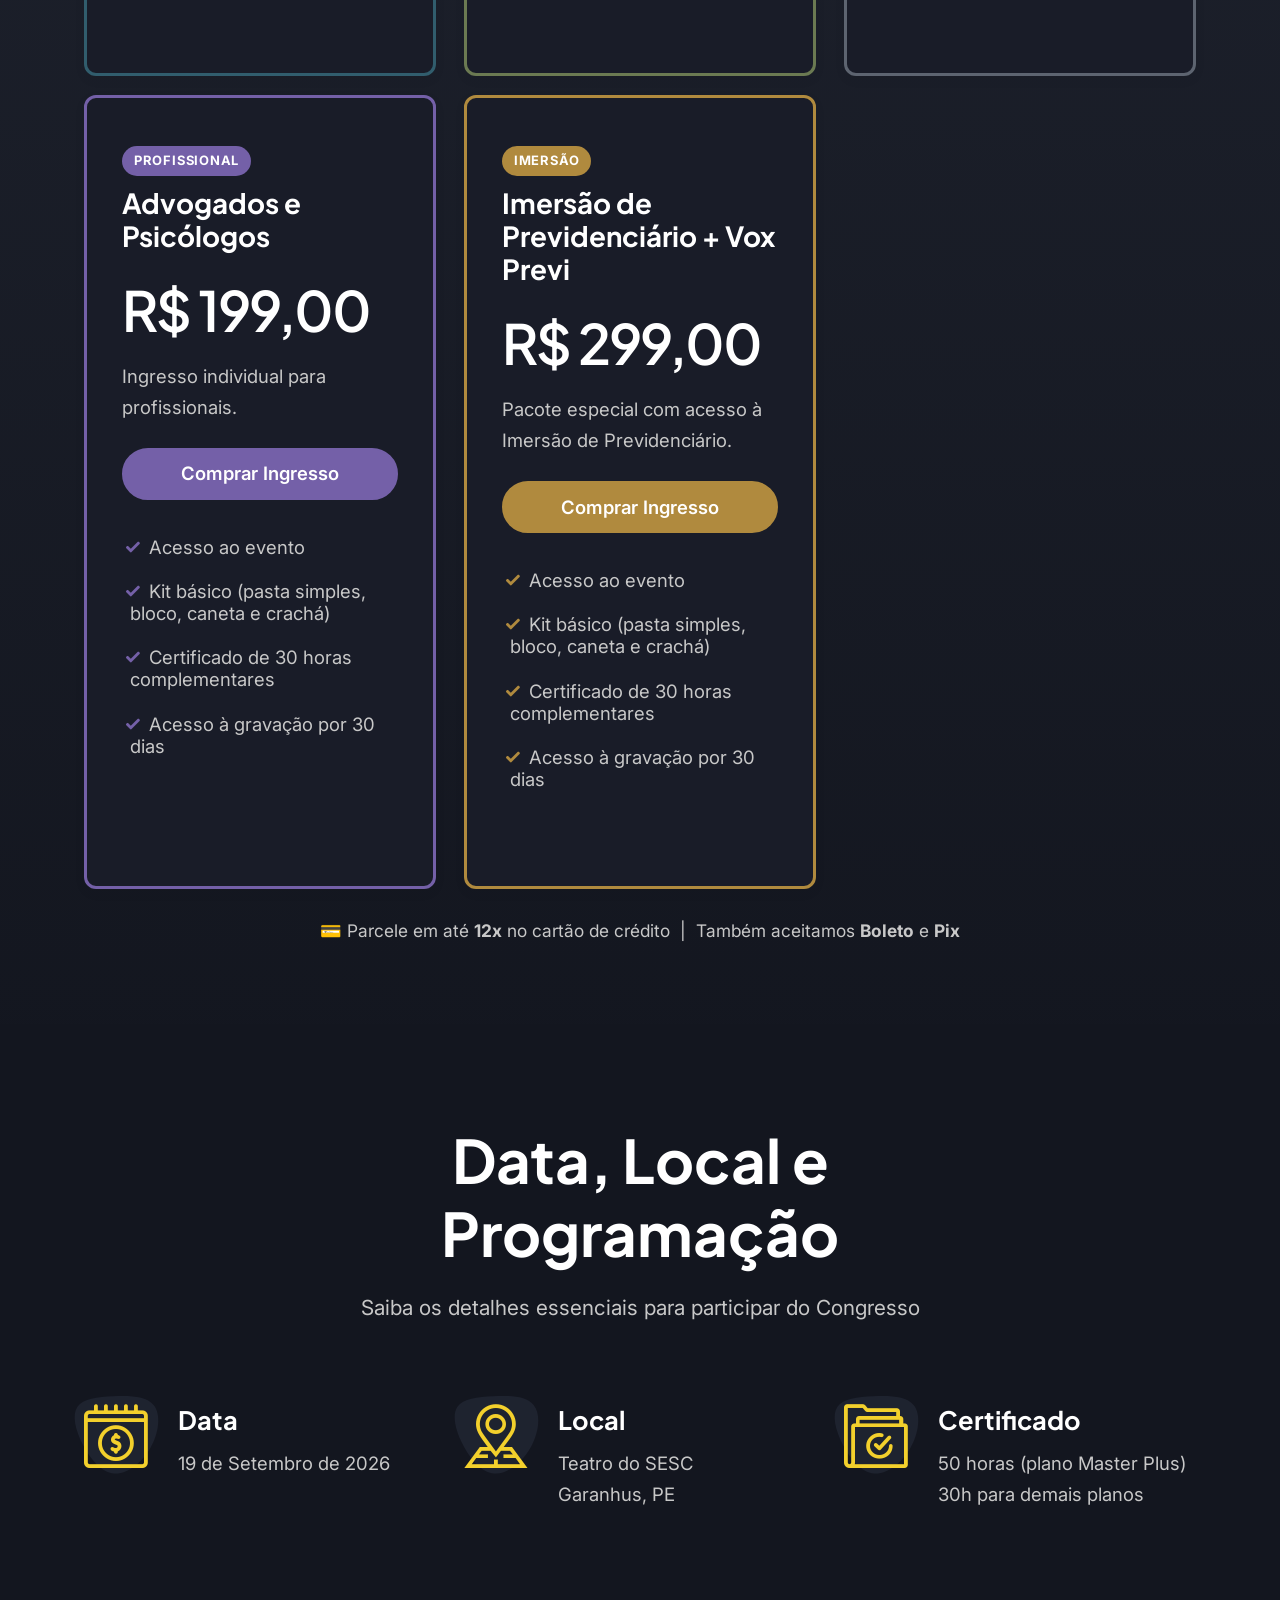
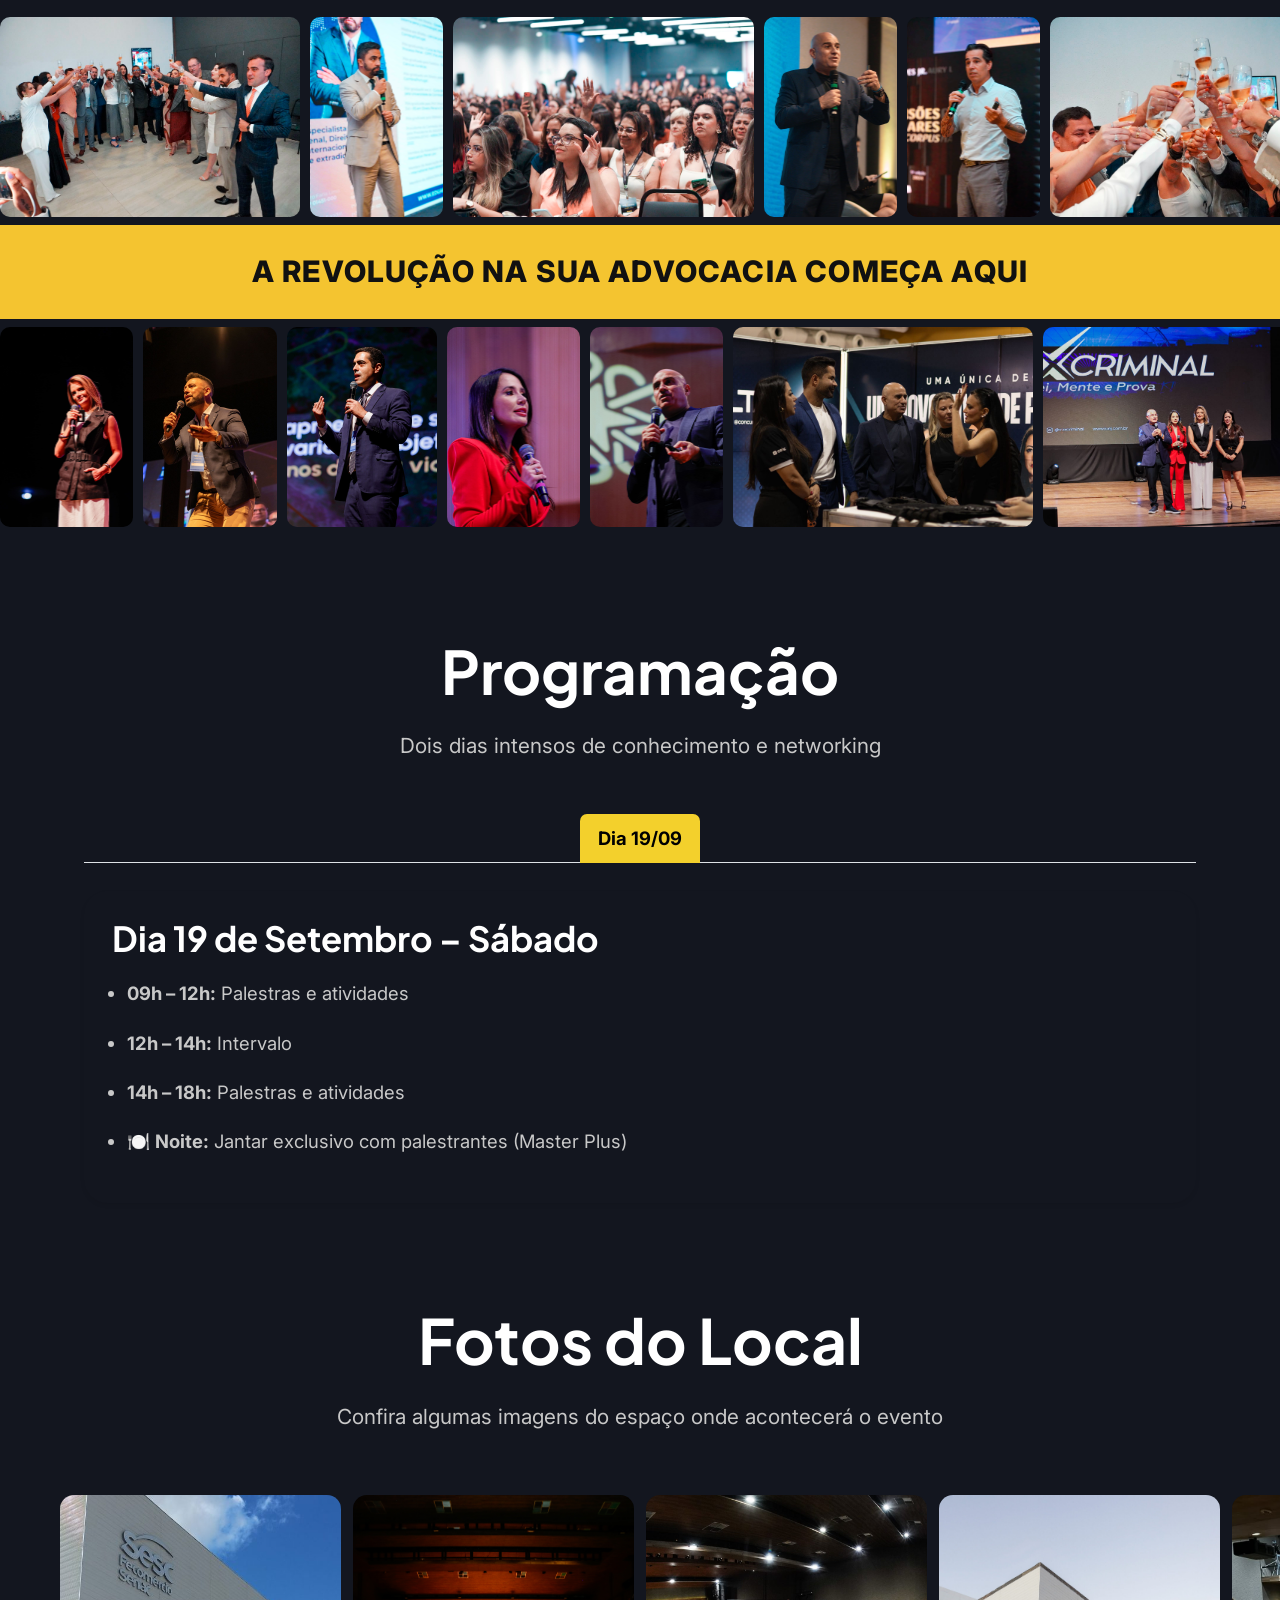
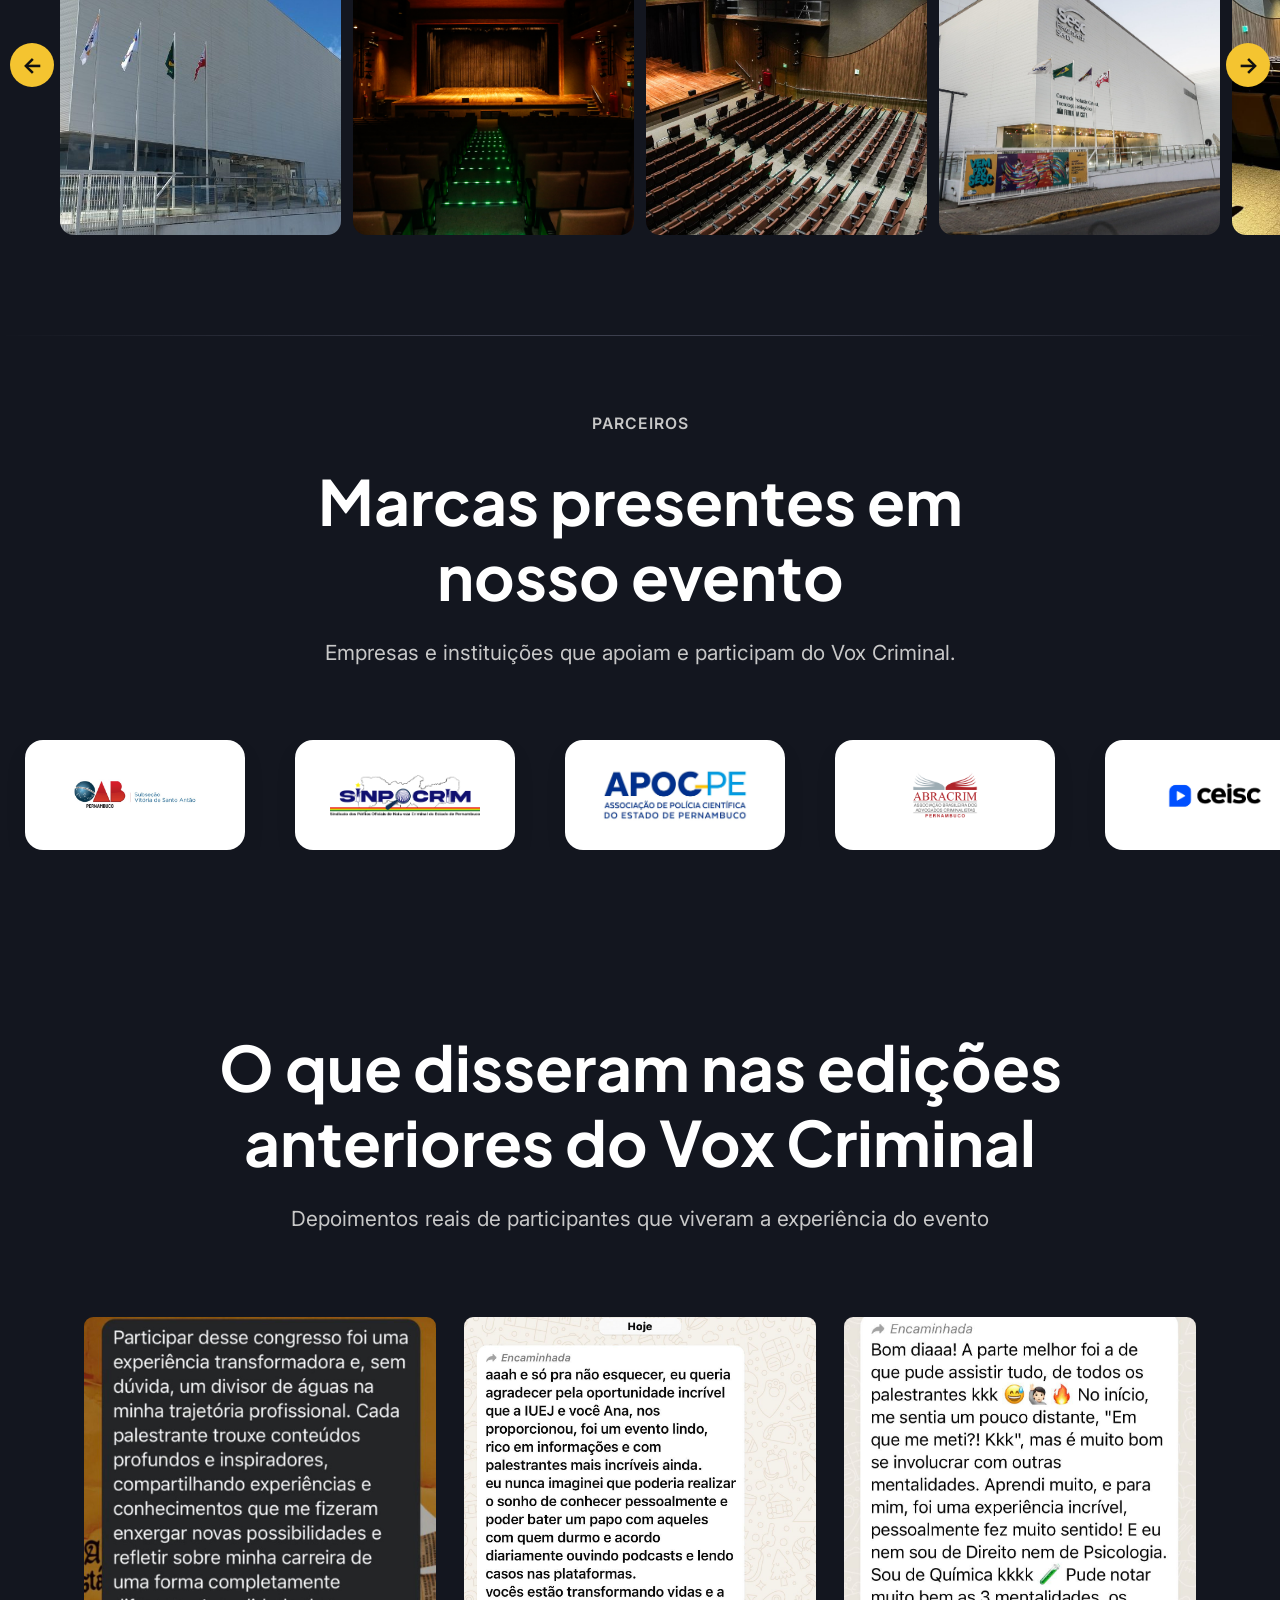
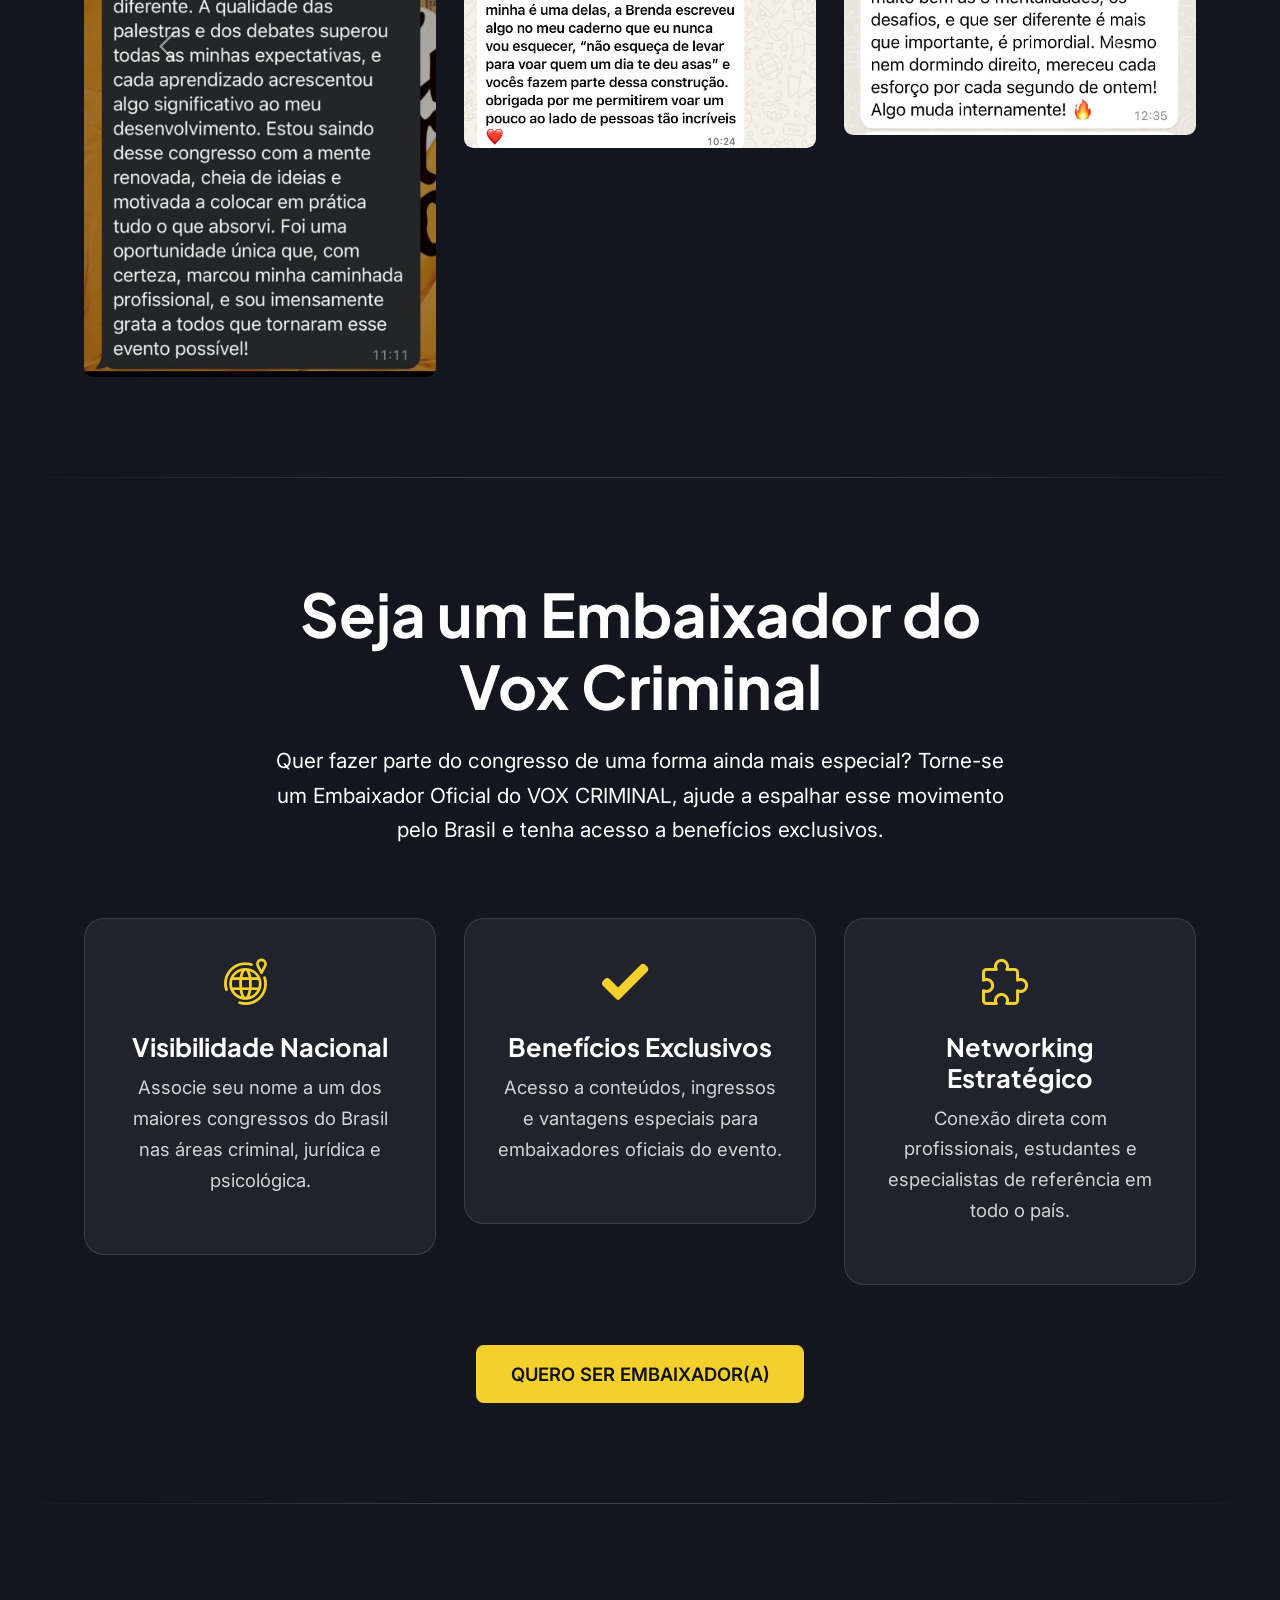
==== commit f38d6741: "update pricing plans" ====
--- a/garanhus-2026/index.html
+++ b/garanhus-2026/index.html
@@ -790,7 +790,7 @@
 								<div class="row d-flex align-items-center">
 
 										<!-- BLOCO DE TEXTO -->	
-										<div class="col-md-5 col-lg-6 order-last order-md-2">
+										<div class="col">
 												<div class="txt-block left-column wow animate__animated animate__fadeInRight">
 
 														<!-- Título -->	
@@ -829,7 +829,7 @@
 
 
 										<!-- BLOCO DE IMAGEM / VÍDEO -->
-										<div class="col-md-7 col-lg-6 order-first order-md-2">
+										<!-- <div class="col-md-7 col-lg-6 order-first order-md-2">
 												<div class="bc-4-img right-column">
 													<div id="conteudosCarousel"
 														class="carousel slide r-24 block--shadow overflow-hidden"
@@ -859,7 +859,6 @@
 
 														</div>
 
-														<!-- Botões -->
 														<button class="carousel-control-prev" type="button"
 															data-bs-target="#conteudosCarousel"
 															data-bs-slide="prev">
@@ -876,7 +875,6 @@
 
 														</button>
 
-														<!-- Indicadores -->
 														<div class="carousel-indicators">
 															<button type="button" data-bs-target="#conteudosCarousel" data-bs-slide-to="0" class="active"></button>
 															<button type="button" data-bs-target="#conteudosCarousel" data-bs-slide-to="1"></button>
@@ -887,7 +885,7 @@
 
 													</div>
 												</div>
-										</div>
+										</div> -->
 
 								</div>   <!-- End row -->	
 						</div>    <!-- End content wrapper -->
@@ -903,121 +901,164 @@
 		<section id="planos" class="gr--whitesmoke pricing-1 pb-60 inner-page-hero pricing-section division">
 			<div class="container">
 
-				<!-- SECTION TITLE -->	
-				<div class="row justify-content-center">	
+				<!-- SECTION TITLE -->
+				<div class="row justify-content-center">
 					<div class="col-md-9 col-lg-8">
-						<div class="section-title mb-60 text-center">	
+						<div class="section-title mb-60 text-center">
 							<h2 class="h2-title">Inscrição</h2>
-							<p class="p-lg">Escolha o pacote ideal para participar do Congresso<br><strong>Garanta sua vaga agora! 🔥</strong></p>
-						</div>	
-					</div>
-				</div>	
+							<p class="p-lg">
+								Escolha o pacote ideal para participar do Congresso<br>
+								<strong>Garanta sua vaga agora! 🔥</strong>
+							</p>
+						</div>
+					</div>
+				</div>
 
 				<!-- PRICING TABLES -->
 				<div class="pricing-1-wrapper">
 					<div class="row row-cols-1 row-cols-md-3 align-items-stretch">
 
-						<!-- ESTUDANTE STANDART -->
+						<!-- ESTUDANTE STANDARD -->
 						<div class="col">
-							<div id="pt-1-1" class="p-table pricing-1-table bg--white block--shadow r-12 h-100 wow animate__animated animate__fadeInUp" style="border: 3px solid #315d6d !important;">
+							<div class="p-table pricing-1-table bg--white block--shadow r-12 h-100 wow animate__animated animate__fadeInUp" style="border:3px solid #315d6d!important;">
 								<div class="pricing-table-header">
-									<span class="pricing-badge" style="background:#315d6d !important; color:#fff !important;">Estudante</span>
-									<h5 class="h5-md">Estudante Standart</h5>
+									<span class="pricing-badge" style="background:#315d6d!important;color:#fff!important;">Estudante</span>
+
+									<h5 class="h5-md">Estudante Individual Standard</h5>
+
 									<div class="price">
-										<span class="color--header">R$ 179,90</span>
-										<p>Ingresso completo para estudantes com kit e certificado.</p>
+										<span class="color--header">R$ 109,00</span>
+										<p>Ingresso completo para estudantes.</p>
 									</div>
-									<a href="https://doity.com.br/vox-criminal--congresso-de-direito-pericia-criminal-e-psicologia-juridica--recife/passo1?box=1&cat=EstudanteStandart" class="pt-btn btn r-36 hover--tra-black" style="background:#315d6d !important; border-color:#315d6d !important; color:#fff !important;">Comprar Ingresso</a>
-								</div>
+
+									<a href="https://doity.com.br/vox-criminal-garanhuns/passo1?box1&cat=EstudanteStan"
+										class="pt-btn btn r-36 hover--tra-black"
+										style="background:#315d6d!important;border-color:#315d6d!important;color:#fff!important;">
+										Comprar Ingresso
+									</a>
+								</div>
+
 								<ul class="pricing-features ico-10 mt-25">
-									<li><p><span class="flaticon-check" style="color:#315d6d !important;"></span> Acesso ao evento</p></li>
-									<li><p><span class="flaticon-check" style="color:#315d6d !important;"></span> Kit evento (pasta simples, bloco, caneta, crachá)</p></li>
-									<li><p><span class="flaticon-check" style="color:#315d6d !important;"></span> Certificado de 50h</p></li>
+									<li><p><span class="flaticon-check" style="color:#315d6d!important;"></span> Acesso ao evento</p></li>
+									<li><p><span class="flaticon-check" style="color:#315d6d!important;"></span> Kit básico (pasta simples, bloco, caneta e crachá)</p></li>
+									<li><p><span class="flaticon-check" style="color:#315d6d!important;"></span> Certificado de 30 horas complementares</p></li>
+									<li><p><span class="flaticon-check" style="color:#315d6d!important;"></span> Acesso à gravação por 30 dias</p></li>
 								</ul>
 							</div>
 						</div>
 
-						<!-- VOCÊ E UM AMIGO - VERSÃO ESTUDANTE -->
+						<!-- VOCÊ E UM AMIGO -->
 						<div class="col pt-3 pt-md-0">
-							<div id="pt-1-2" class="p-table pricing-1-table bg--white block--shadow r-12 h-100 wow animate__animated animate__fadeInUp" style="border: 3px solid #6b7a52 !important;">
+							<div class="p-table pricing-1-table bg--white block--shadow r-12 h-100 wow animate__animated animate__fadeInUp" style="border:3px solid #6b7a52!important;">
 								<div class="pricing-table-header">
-									<span class="pricing-badge" style="background:#6b7a52 !important; color:#fff !important;">Dupla</span>
-									<h5 class="h5-md">Você e um Amigo(a) - Estudante</h5>
+									<span class="pricing-badge" style="background:#6b7a52!important;color:#fff!important;">Dupla</span>
+
+									<h5 class="h5-md">Você e um Amigo(a)</h5>
+
 									<div class="price">
-										<span class="color--header">R$ 139,90</span>
-										<p>Valor por pessoa. Venha com um amigo e economize!</p>
+										<span class="color--header">R$ 89,90</span>
+										<p>Valor por pessoa. Venha acompanhado e economize.</p>
 									</div>
-									<a href="https://doity.com.br/vox-criminal--congresso-de-direito-pericia-criminal-e-psicologia-juridica--recife/passo1?box=1&cat=amigoestudante" class="pt-btn btn r-36 hover--tra-black" style="background:#6b7a52 !important; border-color:#6b7a52 !important; color:#fff !important;">Comprar Ingresso</a>
-								</div>
+
+									<a href="https://doity.com.br/vox-criminal-garanhuns/passo1?box1&cat=Estudante"
+										class="pt-btn btn r-36 hover--tra-black"
+										style="background:#6b7a52!important;border-color:#6b7a52!important;color:#fff!important;">
+										Comprar Ingresso
+									</a>
+								</div>
+
 								<ul class="pricing-features ico-10 mt-25">
-									<li><p><span class="flaticon-check" style="color:#6b7a52 !important;"></span> Acesso ao evento</p></li>
-									<li><p><span class="flaticon-check" style="color:#6b7a52 !important;"></span> Kit básico (pasta simples, bloco, caneta, crachá)</p></li>
-									<li><p><span class="flaticon-check" style="color:#6b7a52 !important;"></span> Certificado de 50h complementares</p></li>
+									<li><p><span class="flaticon-check" style="color:#6b7a52!important;"></span> Acesso ao evento</p></li>
+									<li><p><span class="flaticon-check" style="color:#6b7a52!important;"></span> Kit básico (pasta simples, bloco, caneta e crachá)</p></li>
+									<li><p><span class="flaticon-check" style="color:#6b7a52!important;"></span> Certificado de 30 horas complementares</p></li>
+									<li><p><span class="flaticon-check" style="color:#6b7a52!important;"></span> Acesso à gravação por 30 dias</p></li>
 								</ul>
 							</div>
 						</div>
 
-						<!-- LOTE PRATA -->
+						<!-- GRUPO 15 -->
 						<div class="col pt-3 pt-md-0">
-							<div id="pt-1-3" class="p-table pricing-1-table bg--white block--shadow r-12 h-100 wow animate__animated animate__fadeInUp" style="border: 3px solid #5d6470 !important;">
+							<div class="p-table pricing-1-table bg--white block--shadow r-12 h-100 wow animate__animated animate__fadeInUp" style="border:3px solid #5d6470!important;">
 								<div class="pricing-table-header">
-									<span class="pricing-badge" style="background:#5d6470 !important; color:#fff !important;">Premium</span>
-									<h5 class="h5-md">Lote Prata - Estudante e Profissional</h5>
+									<span class="pricing-badge" style="background:#5d6470!important;color:#fff!important;">Grupo</span>
+
+									<h5 class="h5-md">Grupo de 15 Estudantes</h5>
+
 									<div class="price">
-										<span class="color--header">R$ 399,00</span>
-										<p>Pacote premium com benefícios exclusivos.</p>
+										<span class="color--header">R$ 79,90</span>
+										<p>Valor por pessoa para grupos de 15 estudantes.</p>
 									</div>
-									<a href="https://doity.com.br/vox-criminal--congresso-de-direito-pericia-criminal-e-psicologia-juridica--recife/passo1?box=1&cat=prataestudanteeprofissional" class="pt-btn btn r-36 hover--tra-black" style="background:#5d6470 !important; border-color:#5d6470 !important; color:#fff !important;">Comprar Ingresso</a>
-								</div>
+
+									<a href="https://doity.com.br/vox-criminal-garanhuns/passo1?box1&cat=Grupo15"
+										class="pt-btn btn r-36 hover--tra-black"
+										style="background:#5d6470!important;border-color:#5d6470!important;color:#fff!important;">
+										Comprar Ingresso
+									</a>
+								</div>
+
 								<ul class="pricing-features ico-10 mt-25">
-									<li><p><span class="flaticon-check" style="color:#5d6470 !important;"></span> Cadeiras na frente do evento</p></li>
-									<li><p><span class="flaticon-check" style="color:#5d6470 !important;"></span> Kit Prata (Ecobag IUEJ, caneta personalizada, caderno, crachá)</p></li>
-									<li><p><span class="flaticon-check" style="color:#5d6470 !important;"></span> Acesso à gravação por 60 dias</p></li>
-									<li><p><span class="flaticon-check" style="color:#5d6470 !important;"></span> Certificado de 30h complementares</p></li>
-									<li><p><span class="flaticon-check" style="color:#5d6470 !important;"></span> Copo oficial do evento</p></li>
+									<li><p><span class="flaticon-check" style="color:#5d6470!important;"></span> Acesso ao evento</p></li>
+									<li><p><span class="flaticon-check" style="color:#5d6470!important;"></span> Kit básico (pasta simples, bloco, caneta e crachá)</p></li>
+									<li><p><span class="flaticon-check" style="color:#5d6470!important;"></span> Certificado de 30 horas complementares</p></li>
+									<li><p><span class="flaticon-check" style="color:#5d6470!important;"></span> Acesso à gravação por 30 dias</p></li>
 								</ul>
 							</div>
 						</div>
 
-						<!-- VERSÃO ONLINE -->
+						<!-- ADVOGADOS E PSICÓLOGOS -->
 						<div class="col pt-3">
-							<div id="pt-1-4" class="p-table pricing-1-table bg--white block--shadow r-12 h-100 wow animate__animated animate__fadeInUp" style="border: 3px solid #7460a8 !important;">
+							<div class="p-table pricing-1-table bg--white block--shadow r-12 h-100 wow animate__animated animate__fadeInUp" style="border:3px solid #7460a8!important;">
 								<div class="pricing-table-header">
-									<span class="pricing-badge" style="background:#7460a8 !important; color:#fff !important;">Online</span>
-									<h5 class="h5-md">Versão Online Individual - Estudante e Profissional</h5>
+									<span class="pricing-badge" style="background:#7460a8!important;color:#fff!important;">Profissional</span>
+
+									<h5 class="h5-md">Advogados e Psicólogos</h5>
+
 									<div class="price">
-										<span class="color--header">R$ 69,90</span>
-										<p>Participe de onde estiver com transmissão ao vivo.</p>
+										<span class="color--header">R$ 199,00</span>
+										<p>Ingresso individual para profissionais.</p>
 									</div>
-									<a href="https://doity.com.br/vox-criminal--congresso-de-direito-pericia-criminal-e-psicologia-juridica--recife/passo1?box=1&cat=onlineestudanteeprofissional" class="pt-btn btn r-36 hover--tra-black" style="background:#7460a8 !important; border-color:#7460a8 !important; color:#fff !important;">Comprar Ingresso</a>
-								</div>
+
+									<a href="https://doity.com.br/vox-criminal-garanhuns/passo1?box1&cat=AdvePsi"
+										class="pt-btn btn r-36 hover--tra-black"
+										style="background:#7460a8!important;border-color:#7460a8!important;color:#fff!important;">
+										Comprar Ingresso
+									</a>
+								</div>
+
 								<ul class="pricing-features ico-10 mt-25">
-									<li><p><span class="flaticon-check" style="color:#7460a8 !important;"></span> Acesso à transmissão ao vivo</p></li>
-									<li><p><span class="flaticon-check" style="color:#7460a8 !important;"></span> Acesso à gravação por 90 dias</p></li>
-									<li><p><span class="flaticon-check" style="color:#7460a8 !important;"></span> Certificado de 40h</p></li>
+									<li><p><span class="flaticon-check" style="color:#7460a8!important;"></span> Acesso ao evento</p></li>
+									<li><p><span class="flaticon-check" style="color:#7460a8!important;"></span> Kit básico (pasta simples, bloco, caneta e crachá)</p></li>
+									<li><p><span class="flaticon-check" style="color:#7460a8!important;"></span> Certificado de 30 horas complementares</p></li>
+									<li><p><span class="flaticon-check" style="color:#7460a8!important;"></span> Acesso à gravação por 30 dias</p></li>
 								</ul>
 							</div>
 						</div>
 
-						<!-- LOTE MASTER PLUS -->
+						<!-- IMERSÃO -->
 						<div class="col pt-3">
-							<div id="pt-1-5" class="p-table pricing-1-table bg--white block--shadow r-12 h-100 wow animate__animated animate__fadeInUp" style="border: 3px solid #b08a3e !important;">
+							<div class="p-table pricing-1-table bg--white block--shadow r-12 h-100 wow animate__animated animate__fadeInUp" style="border:3px solid #b08a3e!important;">
 								<div class="pricing-table-header">
-									<span class="pricing-badge" style="background:#b08a3e !important; color:#fff !important;">VIP</span>
-									<h5 class="h5-md">Lote Master Plus</h5>
+									<span class="pricing-badge" style="background:#b08a3e!important;color:#fff!important;">Imersão</span>
+
+									<h5 class="h5-md">Imersão de Previdenciário + Vox Previ</h5>
+
 									<div class="price">
-										<span class="color--header">R$ 749,90</span>
-										<p>Experiência completa com jantar exclusivo e acesso VIP.</p>
+										<span class="color--header">R$ 299,00</span>
+										<p>Pacote especial com acesso à Imersão de Previdenciário.</p>
 									</div>
-									<a href="https://doity.com.br/vox-criminal--congresso-de-direito-pericia-criminal-e-psicologia-juridica--recife/passo1?box=1&cat=loteplus" class="pt-btn btn r-36 hover--tra-black" style="background:#b08a3e !important; border-color:#b08a3e !important; color:#fff !important;">Comprar Ingresso</a>
-								</div>
+
+									<a href="https://doity.com.br/vox-criminal-garanhuns/passo1?box1&cat=Imersao"
+										class="pt-btn btn r-36 hover--tra-black"
+										style="background:#b08a3e!important;border-color:#b08a3e!important;color:#fff!important;">
+										Comprar Ingresso
+									</a>
+								</div>
+
 								<ul class="pricing-features ico-10 mt-25">
-									<li><p><span class="flaticon-check" style="color:#b08a3e !important;"></span> Cadeiras na frente do evento</p></li>
-									<li><p><span class="flaticon-check" style="color:#b08a3e !important;"></span> Kit Master exclusivo</p></li>
-									<li><p><span class="flaticon-check" style="color:#b08a3e !important;"></span> Acesso à gravação por 60 dias</p></li>
-									<li><p><span class="flaticon-check" style="color:#b08a3e !important;"></span> Certificado de 50h</p></li>
-									<li><p><span class="flaticon-check" style="color:#b08a3e !important;"></span> Jantar com os palestrantes</p></li>
-									<li><p><span class="flaticon-check" style="color:#b08a3e !important;"></span> Acesso à sala VIP</p></li>
+									<li><p><span class="flaticon-check" style="color:#b08a3e!important;"></span> Acesso ao evento</p></li>
+									<li><p><span class="flaticon-check" style="color:#b08a3e!important;"></span> Kit básico (pasta simples, bloco, caneta e crachá)</p></li>
+									<li><p><span class="flaticon-check" style="color:#b08a3e!important;"></span> Certificado de 30 horas complementares</p></li>
+									<li><p><span class="flaticon-check" style="color:#b08a3e!important;"></span> Acesso à gravação por 30 dias</p></li>
 								</ul>
 							</div>
 						</div>
@@ -1028,11 +1069,15 @@
 				<!-- PAYMENT INFO -->
 				<div class="row justify-content-center mt-4">
 					<div class="col-md-8 text-center">
-						<p class="p-sm">💳 Parcele em até <strong>12x</strong> no cartão de crédito &nbsp;|&nbsp; Também aceitamos <strong>Boleto</strong> e <strong>Pix</strong></p>
-					</div>
-				</div>
-
-			</div>     
+						<p class="p-sm">
+							💳 Parcele em até <strong>12x</strong> no cartão de crédito
+							&nbsp;|&nbsp;
+							Também aceitamos <strong>Boleto</strong> e <strong>Pix</strong>
+						</p>
+					</div>
+				</div>
+
+			</div>
 		</section>
 		<!-- END PRICING PLANS -->
 
